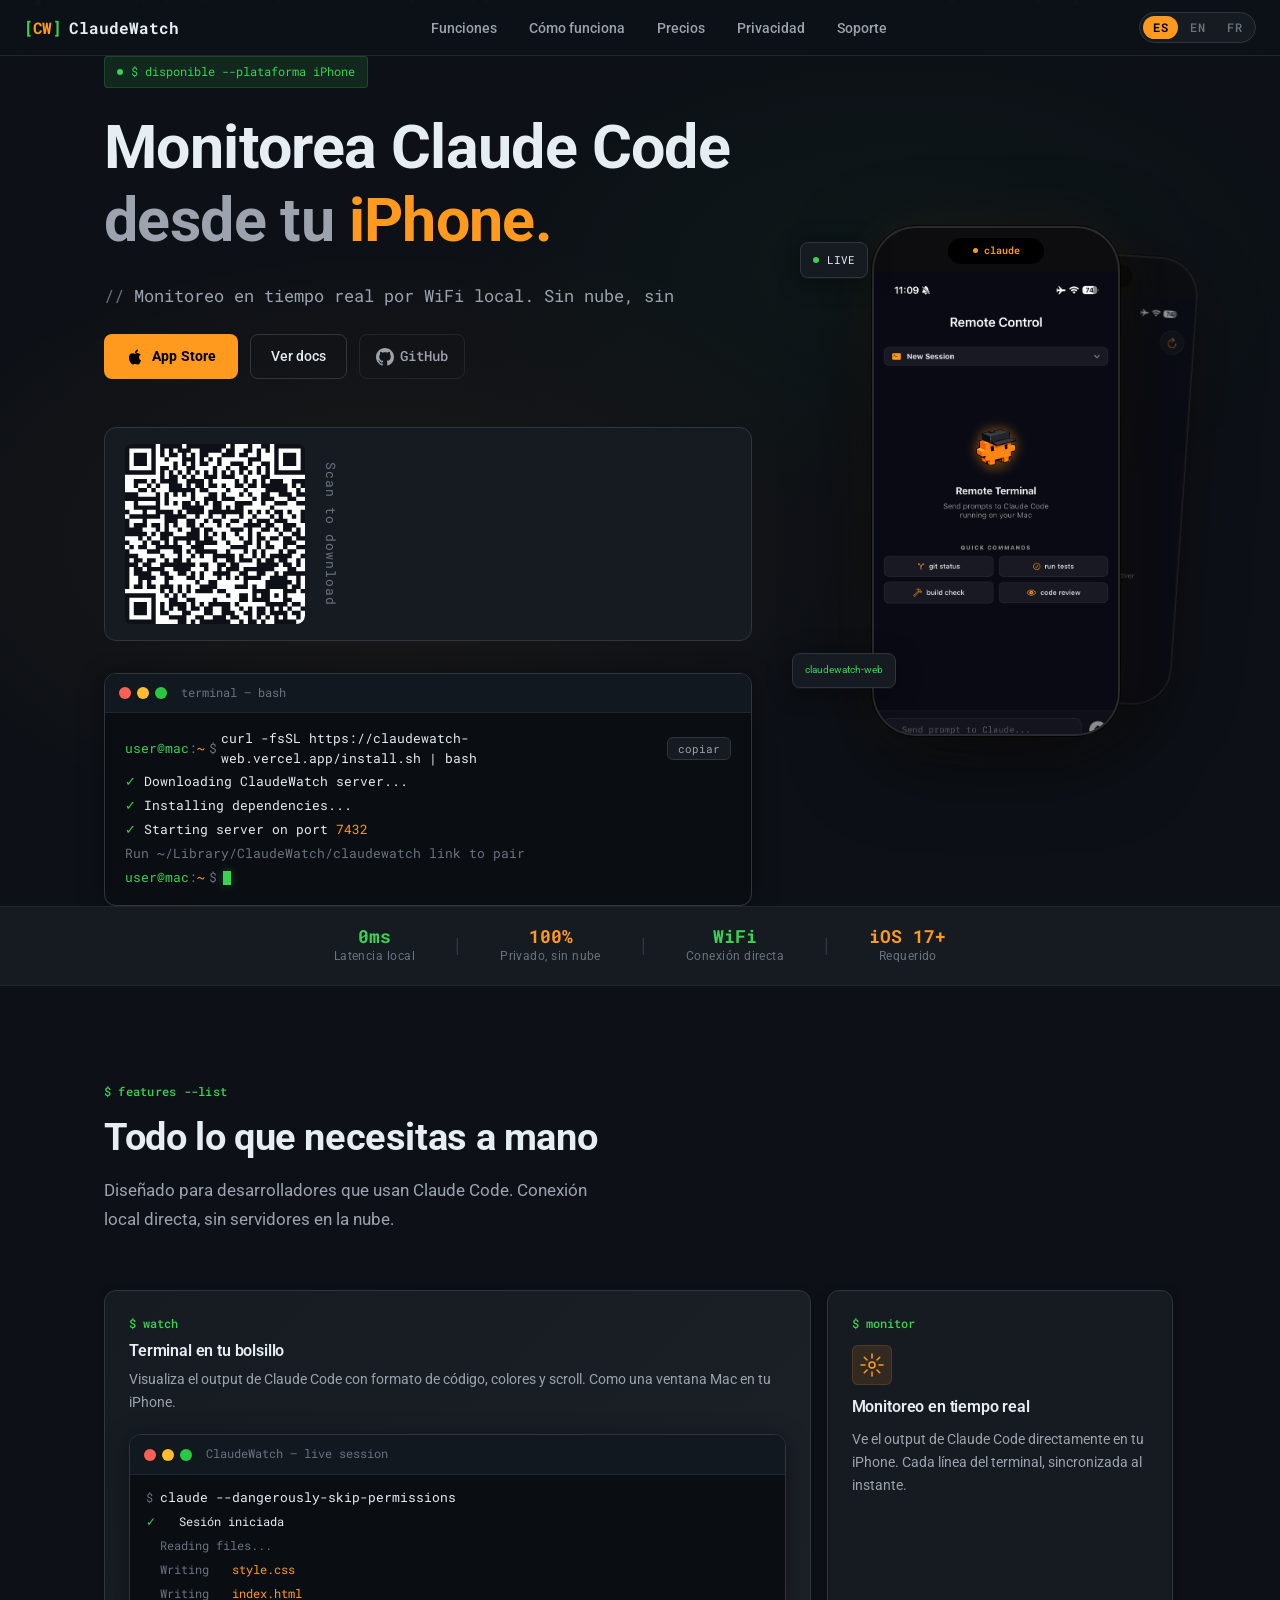
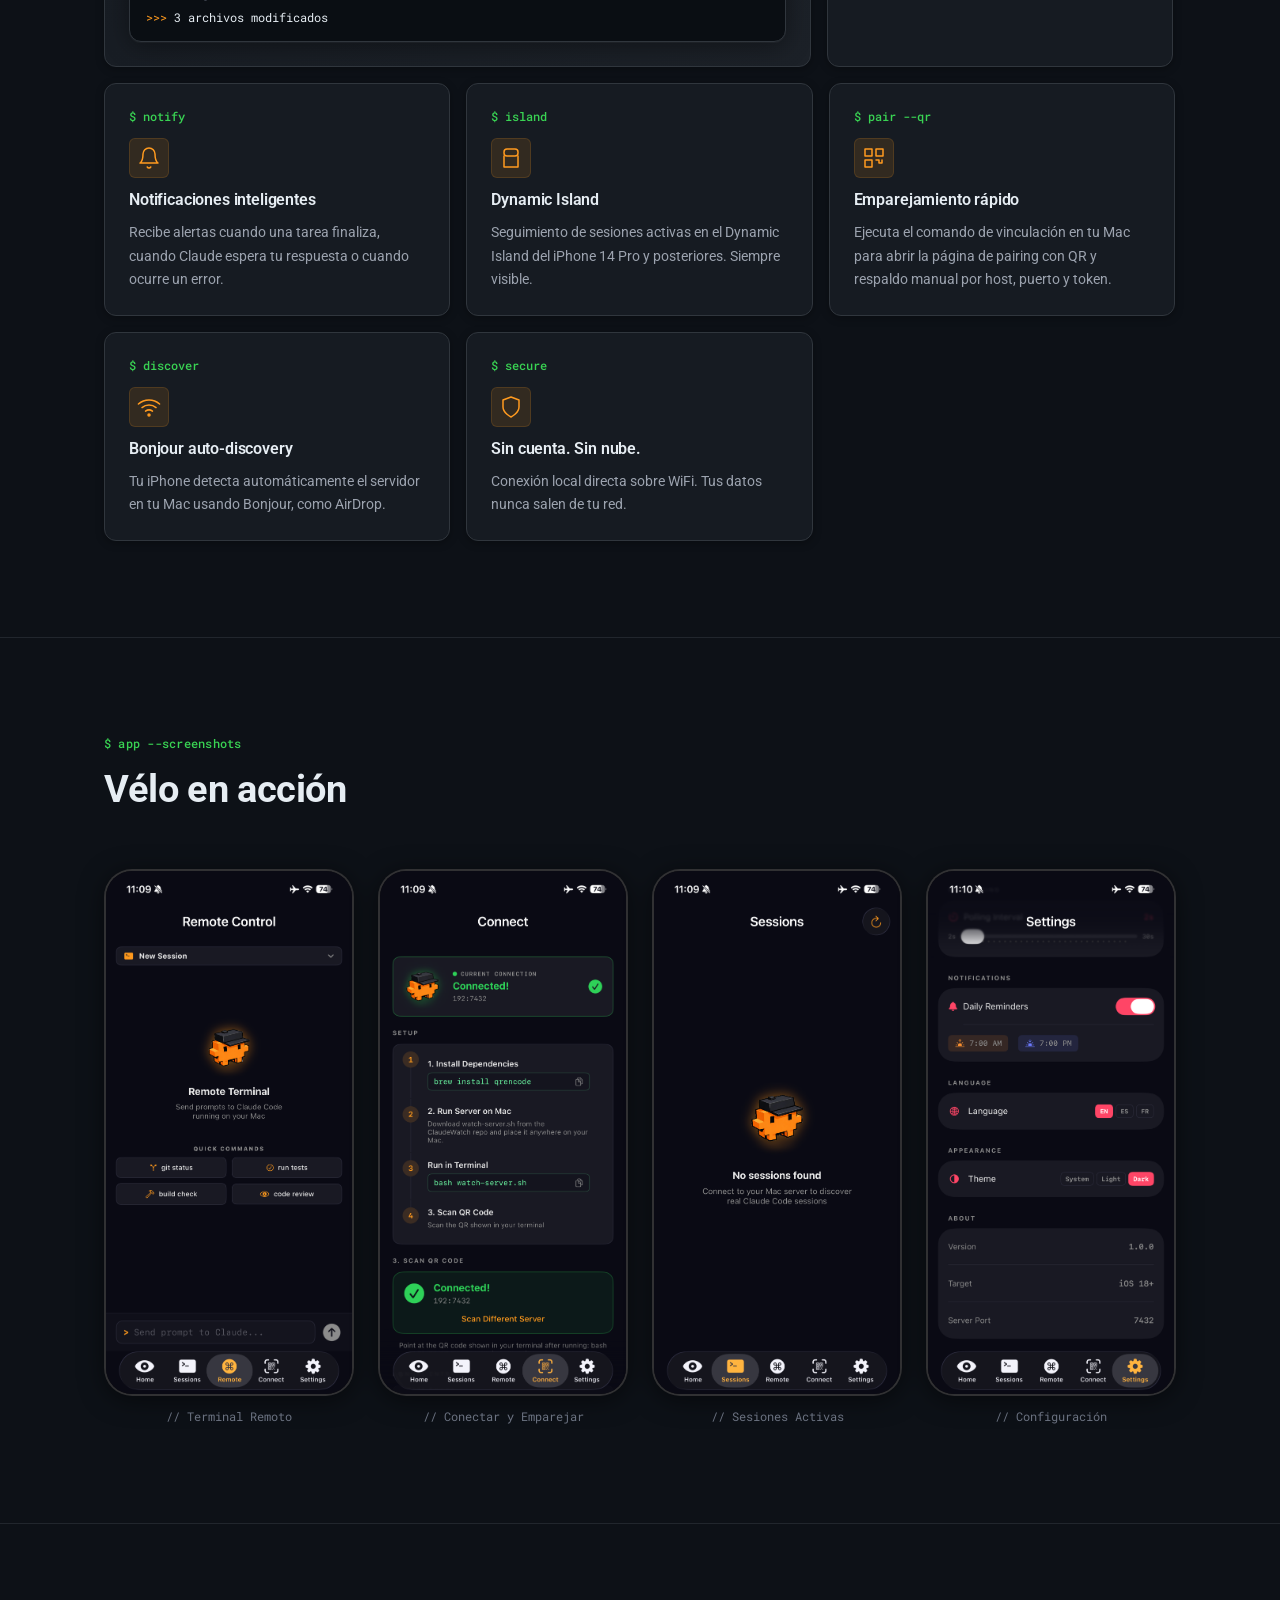
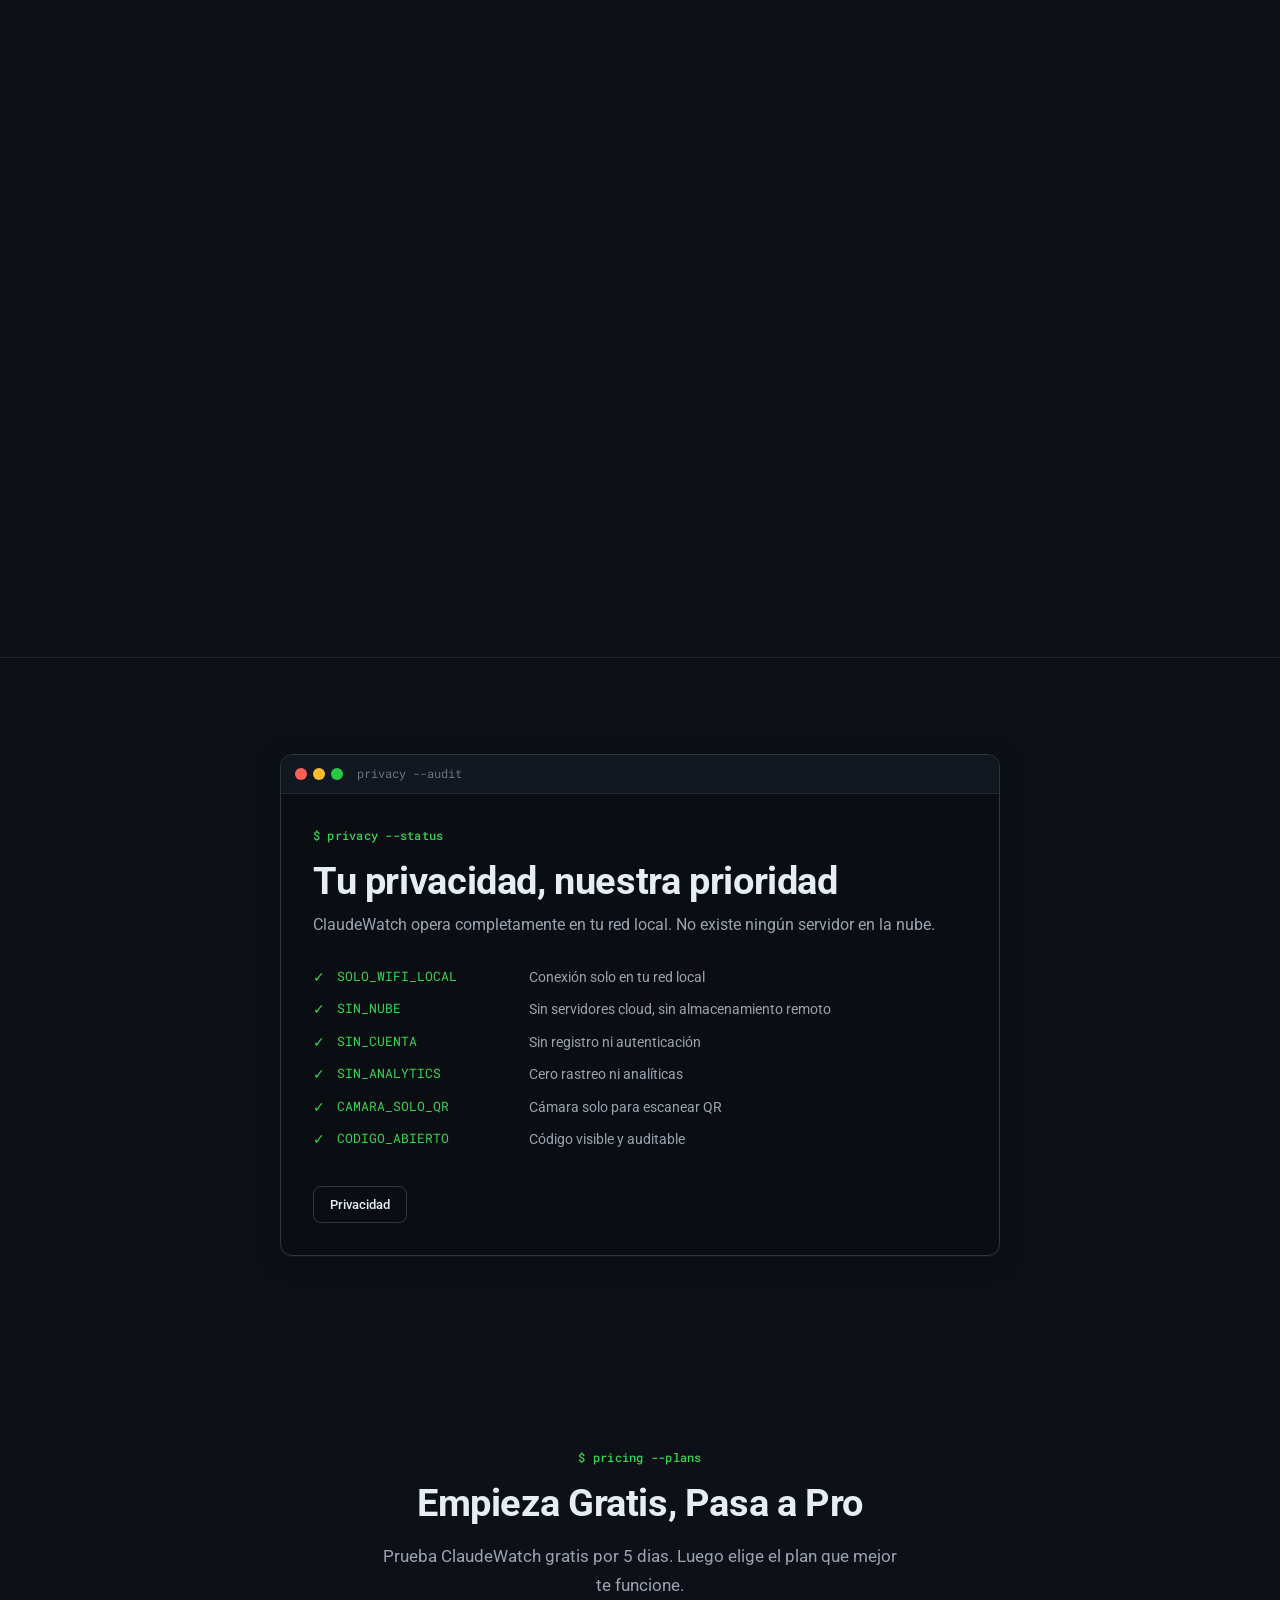
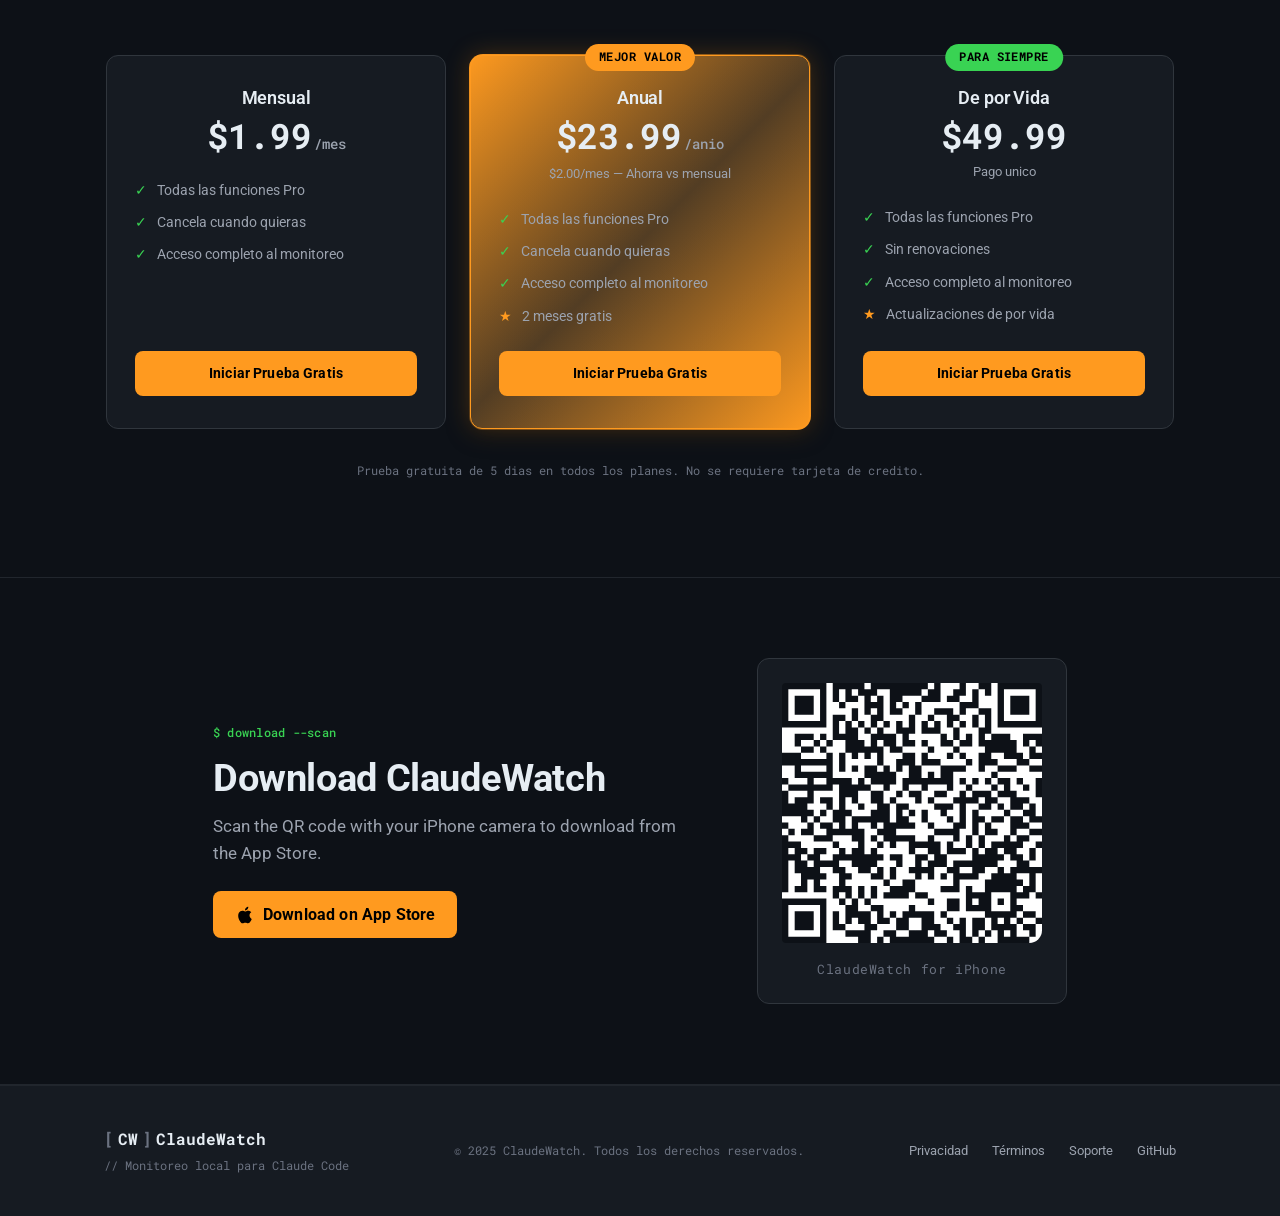
==== index.html @ 6a46a810 "fix: increase hero QR to 180px with more padding for clarity Co-Authored-By: Claude Opus 4.6 (1M con" ====
<!DOCTYPE html>
<html lang="es">
<head>
  <meta charset="UTF-8">
  <meta name="viewport" content="width=device-width, initial-scale=1.0">
  <title>ClaudeWatch — Monitor Claude Code from your iPhone</title>
  <meta name="description" content="ClaudeWatch connects your Mac to your iPhone over local WiFi. Monitor Claude Code sessions in real time, get notifications, stay in control — no cloud, no account.">
  <meta name="keywords" content="ClaudeWatch, Claude Code, iOS app, terminal monitor, iPhone, developer tool">
  <meta property="og:title" content="ClaudeWatch — Monitor Claude Code from your iPhone">
  <meta property="og:description" content="Real-time local monitoring of Claude Code sessions. No cloud, no accounts. Just WiFi.">
  <meta property="og:type" content="website">
  <meta property="og:url" content="https://claudewatch.app">
  <meta name="theme-color" content="#0D1117">
  <link rel="preconnect" href="https://fonts.googleapis.com">
  <link rel="preconnect" href="https://fonts.gstatic.com" crossorigin>
  <link href="https://fonts.googleapis.com/css2?family=Roboto:wght@400;500;700&family=Roboto+Mono:wght@400;500;700&display=swap" rel="stylesheet">
  <link rel="stylesheet" href="style.css">
  <script defer src="/_vercel/insights/script.js"></script>
  <script defer src="/_vercel/speed-insights/script.js"></script>
</head>
<body>

  <!-- ─── Floating Particles Background ─────────────────────── -->
  <div class="particles-container" aria-hidden="true"></div>

  <!-- ─── Navigation ─────────────────────────────────────── -->
  <nav class="nav">
    <a href="/" class="nav-logo">
      <span class="nav-logo-icon">
        <span class="logo-bracket">[</span>CW<span class="logo-bracket">]</span>
      </span>
      <span>ClaudeWatch</span>
    </a>

    <ul class="nav-links">
      <li><a href="#features" data-i18n="nav_features">Features</a></li>
      <li><a href="#howto" data-i18n="nav_howto">How it works</a></li>
      <li><a href="#pricing" data-i18n="nav_pricing">Pricing</a></li>
      <li><a href="privacy.html" data-i18n="nav_privacy">Privacy</a></li>
      <li><a href="support.html" data-i18n="nav_support">Support</a></li>
    </ul>

    <div class="nav-right">
      <div class="lang-switcher" role="group" aria-label="Language switcher">
        <button class="lang-btn" data-lang="es">ES</button>
        <button class="lang-btn" data-lang="en">EN</button>
        <button class="lang-btn" data-lang="fr">FR</button>
      </div>
    </div>
  </nav>

  <!-- ─── Hero ──────────────────────────────────────────── -->
  <section class="hero">
    <canvas id="matrix-canvas" aria-hidden="true"></canvas>

    <div class="container">
      <div class="hero-inner">

        <div class="hero-content">
          <div class="hero-badge">
            <span class="hero-badge-dot"></span>
            <span class="mono" data-i18n="hero_badge">$ available --platform iPhone</span>
          </div>

          <h1 class="hero-title">
            <span class="hero-title-line1" data-i18n="hero_line1">Monitor Claude Code</span><br>
            <span class="hero-title-line2">
              <span data-i18n="hero_line2_pre">from your</span><span class="hero-title-accent" data-i18n="hero_line2_word"> iPhone.</span>
            </span>
          </h1>

          <div class="hero-tagline-wrap">
            <span class="term-prompt" aria-hidden="true">// </span><span class="hero-tagline" id="typing-target" data-i18n="hero_tagline">Real-time monitoring over local WiFi. No cloud, no accounts, no compromise.</span>
          </div>

          <div class="hero-cta">
            <a href="https://apps.apple.com/mx/app/claudewatch/id6760924403" target="_blank" rel="noopener" class="btn-primary" aria-label="Download on App Store">
              <svg width="18" height="18" viewBox="0 0 24 24" fill="none" aria-hidden="true">
                <path d="M18.71 19.5c-.83 1.24-1.71 2.45-3.05 2.47-1.34.03-1.77-.79-3.29-.79-1.53 0-2 .77-3.27.82-1.31.05-2.3-1.32-3.14-2.53C4.25 17 2.94 12.45 4.7 9.39c.87-1.52 2.43-2.48 4.12-2.51 1.28-.02 2.5.87 3.29.87.78 0 2.26-1.07 3.8-.91.65.03 2.47.26 3.64 1.98-.09.06-2.17 1.28-2.15 3.81.03 3.02 2.65 4.03 2.68 4.04-.03.07-.42 1.44-1.38 2.83M13 3.5c.73-.83 1.94-1.46 2.94-1.5.13 1.17-.34 2.35-1.04 3.19-.69.85-1.83 1.51-2.95 1.42-.15-1.15.41-2.35 1.05-3.11z" fill="currentColor"/>
              </svg>
              <span data-i18n="hero_cta_store">App Store</span>
            </a>

            <a href="#howto" class="btn-secondary" data-i18n="hero_cta_docs">View docs</a>

            <a href="https://github.com/mitre88/ClaudeWatch" target="_blank" rel="noopener" class="btn-ghost" aria-label="GitHub">
              <svg width="18" height="18" viewBox="0 0 24 24" fill="currentColor" aria-hidden="true">
                <path d="M12 0C5.37 0 0 5.37 0 12c0 5.31 3.435 9.795 8.205 11.385.6.105.825-.255.825-.57 0-.285-.015-1.23-.015-2.235-3.015.555-3.795-.735-4.035-1.41-.135-.345-.72-1.41-1.23-1.695-.42-.225-1.02-.78-.015-.795.945-.015 1.62.87 1.845 1.23 1.08 1.815 2.805 1.305 3.495.99.105-.78.42-1.305.765-1.605-2.67-.3-5.46-1.335-5.46-5.925 0-1.305.465-2.385 1.23-3.225-.12-.3-.54-1.53.12-3.18 0 0 1.005-.315 3.3 1.23.96-.27 1.98-.405 3-.405s2.04.135 3 .405c2.295-1.56 3.3-1.23 3.3-1.23.66 1.65.24 2.88.12 3.18.765.84 1.23 1.905 1.23 3.225 0 4.605-2.805 5.625-5.475 5.925.435.375.81 1.095.81 2.22 0 1.605-.015 2.895-.015 3.3 0 .315.225.69.825.57A12.02 12.02 0 0024 12c0-6.63-5.37-12-12-12z"/>
              </svg>
              GitHub
            </a>
          </div>

          <div class="hero-qr">
            <a href="https://apps.apple.com/mx/app/claudewatch/id6760924403" target="_blank" rel="noopener" class="hero-qr-link" aria-label="QR Code - Download ClaudeWatch">
              <svg class="hero-qr-svg" width="180" height="180" viewBox="0 0 41 41" xmlns="http://www.w3.org/2000/svg">
                <rect width="41" height="41" fill="#ffffff" rx="2"/>
                <path d="M0,0H1V1H0zM1,0H2V1H1zM2,0H3V1H2zM3,0H4V1H3zM4,0H5V1H4zM5,0H6V1H5zM6,0H7V1H6zM8,0H9V1H8zM9,0H10V1H9zM10,0H11V1H10zM11,0H12V1H11zM12,0H13V1H12zM14,0H15V1H14zM15,0H16V1H15zM16,0H17V1H16zM17,0H18V1H17zM18,0H19V1H18zM19,0H20V1H19zM20,0H21V1H20zM21,0H22V1H21zM22,0H23V1H22zM24,0H25V1H24zM28,0H29V1H28zM31,0H32V1H31zM32,0H33V1H32zM34,0H35V1H34zM35,0H36V1H35zM36,0H37V1H36zM37,0H38V1H37zM38,0H39V1H38zM39,0H40V1H39zM40,0H41V1H40zM0,1H1V2H0zM6,1H7V2H6zM8,1H9V2H8zM10,1H11V2H10zM12,1H13V2H12zM13,1H14V2H13zM14,1H15V2H14zM17,1H18V2H17zM18,1H19V2H18zM19,1H20V2H19zM20,1H21V2H20zM21,1H22V2H21zM23,1H24V2H23zM24,1H25V2H24zM27,1H28V2H27zM28,1H29V2H28zM30,1H31V2H30zM32,1H33V2H32zM34,1H35V2H34zM40,1H41V2H40zM0,2H1V3H0zM2,2H3V3H2zM3,2H4V3H3zM4,2H5V3H4zM6,2H7V3H6zM8,2H9V3H8zM10,2H11V3H10zM11,2H12V3H11zM13,2H14V3H13zM15,2H16V3H15zM17,2H18V3H17zM18,2H19V3H18zM22,2H23V3H22zM23,2H24V3H23zM24,2H25V3H24zM26,2H27V3H26zM27,2H28V3H27zM30,2H31V3H30zM34,2H35V3H34zM36,2H37V3H36zM37,2H38V3H37zM38,2H39V3H38zM40,2H41V3H40zM0,3H1V4H0zM2,3H3V4H2zM3,3H4V4H3zM4,3H5V4H4zM6,3H7V4H6zM9,3H10V4H9zM13,3H14V4H13zM14,3H15V4H14zM15,3H16V4H15zM17,3H18V4H17zM19,3H20V4H19zM21,3H22V4H21zM28,3H29V4H28zM29,3H30V4H29zM30,3H31V4H30zM34,3H35V4H34zM36,3H37V4H36zM37,3H38V4H37zM38,3H39V4H38zM40,3H41V4H40zM0,4H1V5H0zM2,4H3V5H2zM3,4H4V5H3zM4,4H5V5H4zM6,4H7V5H6zM11,4H12V5H11zM13,4H14V5H13zM15,4H16V5H15zM17,4H18V5H17zM18,4H19V5H18zM21,4H22V5H21zM24,4H25V5H24zM25,4H26V5H25zM26,4H27V5H26zM28,4H29V5H28zM31,4H32V5H31zM32,4H33V5H32zM34,4H35V5H34zM36,4H37V5H36zM37,4H38V5H37zM38,4H39V5H38zM40,4H41V5H40zM0,5H1V6H0zM6,5H7V6H6zM8,5H9V6H8zM9,5H10V6H9zM11,5H12V6H11zM14,5H15V6H14zM15,5H16V6H15zM20,5H21V6H20zM23,5H24V6H23zM26,5H27V6H26zM27,5H28V6H27zM30,5H31V6H30zM32,5H33V6H32zM34,5H35V6H34zM40,5H41V6H40zM0,6H1V7H0zM1,6H2V7H1zM2,6H3V7H2zM3,6H4V7H3zM4,6H5V7H4zM5,6H6V7H5zM6,6H7V7H6zM8,6H9V7H8zM10,6H11V7H10zM12,6H13V7H12zM14,6H15V7H14zM16,6H17V7H16zM18,6H19V7H18zM20,6H21V7H20zM22,6H23V7H22zM24,6H25V7H24zM26,6H27V7H26zM28,6H29V7H28zM30,6H31V7H30zM32,6H33V7H32zM34,6H35V7H34zM35,6H36V7H35zM36,6H37V7H36zM37,6H38V7H37zM38,6H39V7H38zM39,6H40V7H39zM40,6H41V7H40zM8,7H9V8H8zM10,7H11V8H10zM11,7H12V8H11zM13,7H14V8H13zM15,7H16V8H15zM18,7H19V8H18zM19,7H20V8H19zM20,7H21V8H20zM22,7H23V8H22zM23,7H24V8H23zM24,7H25V8H24zM27,7H28V8H27zM31,7H32V8H31zM32,7H33V8H32zM2,8H3V9H2zM3,8H4V9H3zM4,8H5V9H4zM6,8H7V9H6zM8,8H9V9H8zM9,8H10V9H9zM10,8H11V9H10zM11,8H12V9H11zM14,8H15V9H14zM15,8H16V9H15zM16,8H17V9H16zM17,8H18V9H17zM19,8H20V9H19zM25,8H26V9H25zM27,8H28V9H27zM29,8H30V9H29zM31,8H32V9H31zM33,8H34V9H33zM34,8H35V9H34zM35,8H36V9H35zM38,8H39V9H38zM39,8H40V9H39zM40,8H41V9H40zM2,9H3V10H2zM5,9H6V10H5zM7,9H8V10H7zM10,9H11V10H10zM11,9H12V10H11zM12,9H13V10H12zM14,9H15V10H14zM16,9H17V10H16zM17,9H18V10H17zM19,9H20V10H19zM20,9H21V10H20zM22,9H23V10H22zM25,9H26V10H25zM26,9H27V10H26zM28,9H29V10H28zM29,9H30V10H29zM31,9H32V10H31zM32,9H33V10H32zM33,9H34V10H33zM34,9H35V10H34zM35,9H36V10H35zM36,9H37V10H36zM38,9H39V10H38zM40,9H41V10H40zM3,10H4V11H3zM4,10H5V11H4zM6,10H7V11H6zM10,10H11V11H10zM11,10H12V11H11zM12,10H13V11H12zM13,10H14V11H13zM14,10H15V11H14zM15,10H16V11H15zM17,10H18V11H17zM18,10H19V11H18zM23,10H24V11H23zM27,10H28V11H27zM32,10H33V11H32zM33,10H34V11H33zM34,10H35V11H34zM35,10H36V11H35zM36,10H37V11H36zM39,10H40V11H39zM0,11H1V12H0zM1,11H2V12H1zM2,11H3V12H2zM7,11H8V12H7zM9,11H10V12H9zM11,11H12V12H11zM13,11H14V12H13zM15,11H16V12H15zM19,11H20V12H19zM20,11H21V12H20zM22,11H23V12H22zM26,11H27V12H26zM28,11H29V12H28zM31,11H32V12H31zM32,11H33V12H32zM35,11H36V12H35zM36,11H37V12H36zM37,11H38V12H37zM39,11H40V12H39zM40,11H41V12H40zM0,12H1V13H0zM1,12H2V13H1zM2,12H3V13H2zM3,12H4V13H3zM4,12H5V13H4zM5,12H6V13H5zM6,12H7V13H6zM7,12H8V13H7zM9,12H10V13H9zM15,12H16V13H15zM18,12H19V13H18zM19,12H20V13H19zM20,12H21V13H20zM22,12H23V13H22zM23,12H24V13H23zM24,12H25V13H24zM29,12H30V13H29zM31,12H32V13H31zM32,12H33V13H32zM33,12H34V13H33zM37,12H38V13H37zM38,12H39V13H38zM2,13H3V14H2zM7,13H8V14H7zM9,13H10V14H9zM11,13H12V14H11zM13,13H14V14H13zM14,13H15V14H14zM16,13H17V14H16zM18,13H19V14H18zM20,13H21V14H20zM21,13H22V14H21zM25,13H26V14H25zM26,13H27V14H26zM27,13H28V14H27zM28,13H29V14H28zM31,13H32V14H31zM34,13H35V14H34zM35,13H36V14H35zM36,13H37V14H36zM39,13H40V14H39zM40,13H41V14H40zM2,14H3V15H2zM3,14H4V15H3zM4,14H5V15H4zM5,14H6V15H5zM6,14H7V15H6zM7,14H8V15H7zM13,14H14V15H13zM14,14H15V15H14zM15,14H16V15H15zM16,14H17V15H16zM17,14H18V15H17zM20,14H21V15H20zM21,14H22V15H21zM23,14H24V15H23zM25,14H26V15H25zM26,14H27V15H26zM33,14H34V15H33zM0,15H1V16H0zM4,15H5V16H4zM7,15H8V16H7zM8,15H9V16H8zM9,15H10V16H9zM10,15H11V16H10zM12,15H13V16H12zM14,15H15V16H14zM15,15H16V16H15zM16,15H17V16H16zM17,15H18V16H17zM19,15H20V16H19zM20,15H21V16H20zM21,15H22V16H21zM22,15H23V16H22zM23,15H24V16H23zM24,15H25V16H24zM25,15H26V16H25zM26,15H27V16H26zM28,15H29V16H28zM30,15H31V16H30zM32,15H33V16H32zM34,15H35V16H34zM35,15H36V16H35zM37,15H38V16H37zM40,15H41V16H40zM1,16H2V17H1zM2,16H3V17H2zM3,16H4V17H3zM4,16H5V17H4zM5,16H6V17H5zM6,16H7V17H6zM7,16H8V17H7zM9,16H10V17H9zM10,16H11V17H10zM11,16H12V17H11zM12,16H13V17H12zM13,16H14V17H13zM16,16H17V17H16zM19,16H20V17H19zM22,16H23V17H22zM26,16H27V17H26zM29,16H30V17H29zM33,16H34V17H33zM35,16H36V17H35zM38,16H39V17H38zM40,16H41V17H40zM0,17H1V18H0zM4,17H5V18H4zM9,17H10V18H9zM10,17H11V18H10zM11,17H12V18H11zM14,17H15V18H14zM15,17H16V18H15zM18,17H19V18H18zM20,17H21V18H20zM21,17H22V18H21zM24,17H25V18H24zM25,17H26V18H25zM28,17H29V18H28zM30,17H31V18H30zM31,17H32V18H31zM32,17H33V18H32zM34,17H35V18H34zM35,17H36V18H35zM36,17H37V18H36zM40,17H41V18H40zM0,18H1V19H0zM2,18H3V19H2zM3,18H4V19H3zM4,18H5V19H4zM6,18H7V19H6zM7,18H8V19H7zM9,18H10V19H9zM11,18H12V19H11zM14,18H15V19H14zM15,18H16V19H15zM17,18H18V19H17zM21,18H22V19H21zM23,18H24V19H23zM27,18H28V19H27zM28,18H29V19H28zM29,18H30V19H29zM30,18H31V19H30zM32,18H33V19H32zM33,18H34V19H33zM36,18H37V19H36zM37,18H38V19H37zM38,18H39V19H38zM0,19H1V20H0zM1,19H2V20H1zM2,19H3V20H2zM3,19H4V20H3zM7,19H8V20H7zM9,19H10V20H9zM12,19H13V20H12zM15,19H16V20H15zM16,19H17V20H16zM18,19H20V20H18zM24,19H25V20H24zM25,19H26V20H25zM26,19H27V20H26zM28,19H29V20H28zM31,19H32V20H31zM32,19H33V20H32zM34,19H35V20H34zM36,19H37V20H36zM37,19H38V20H37zM39,19H40V20H39zM0,20H1V21H0zM1,20H2V21H1zM2,20H3V21H2zM3,20H4V21H3zM4,20H5V21H4zM6,20H7V21H6zM8,20H9V21H8zM9,20H10V21H9zM10,20H11V21H10zM14,20H15V21H14zM15,20H16V21H15zM16,20H17V21H16zM18,20H19V21H18zM20,20H21V21H20zM22,20H23V21H22zM25,20H26V21H25zM28,20H29V21H28zM30,20H31V21H30zM35,20H36V21H35zM38,20H39V21H38zM39,20H40V21H39zM3,21H4V22H3zM5,21H6V22H5zM8,21H9V22H8zM9,21H10V22H9zM11,21H12V22H11zM12,21H13V22H12zM13,21H14V22H13zM14,21H15V22H14zM15,21H16V22H15zM16,21H17V22H16zM18,21H19V22H18zM19,21H20V22H19zM22,21H23V22H22zM26,21H27V22H26zM28,21H29V22H28zM30,21H31V22H30zM31,21H32V22H31zM33,21H34V22H33zM34,21H35V22H34zM36,21H37V22H36zM37,21H38V22H37zM39,21H40V22H39zM40,21H41V22H40zM0,22H1V23H0zM4,22H5V23H4zM6,22H7V23H6zM7,22H8V23H7zM9,22H10V23H9zM11,22H12V23H11zM14,22H15V23H14zM16,22H17V23H16zM17,22H18V23H17zM18,22H19V23H18zM19,22H20V23H19zM20,22H21V23H20zM23,22H24V23H23zM27,22H28V23H27zM28,22H29V23H28zM30,22H31V23H30zM32,22H33V23H32zM36,22H37V23H36zM37,22H38V23H37zM38,22H39V23H38zM1,23H2V24H1zM3,23H4V24H3zM4,23H5V24H4zM7,23H8V24H7zM8,23H9V24H8zM9,23H10V24H9zM10,23H11V24H10zM11,23H12V24H11zM12,23H13V24H12zM15,23H16V24H15zM16,23H17V24H16zM17,23H18V24H17zM24,23H25V24H24zM25,23H26V24H25zM26,23H27V24H26zM27,23H28V24H27zM30,23H31V24H30zM32,23H33V24H32zM33,23H34V24H33zM36,23H37V24H36zM39,23H40V24H39zM40,23H41V24H40zM0,24H1V25H0zM5,24H6V25H5zM6,24H7V25H6zM7,24H8V25H7zM11,24H12V25H11zM12,24H13V25H12zM14,24H15V25H14zM16,24H17V25H16zM17,24H18V25H17zM18,24H19V25H18zM19,24H20V25H19zM20,24H21V25H20zM23,24H24V25H23zM27,24H28V25H27zM29,24H30V25H29zM31,24H32V25H31zM35,24H36V25H35zM37,24H38V25H37zM38,24H39V25H38zM0,25H1V26H0zM1,25H2V26H1zM2,25H3V26H2zM8,25H9V26H8zM12,25H13V26H12zM15,25H16V26H15zM17,25H18V26H17zM20,25H21V26H20zM21,25H22V26H21zM22,25H23V26H22zM23,25H24V26H23zM24,25H25V26H24zM26,25H27V26H26zM29,25H30V26H29zM31,25H32V26H31zM33,25H34V26H33zM34,25H35V26H34zM35,25H36V26H35zM36,25H37V26H36zM37,25H38V26H37zM40,25H41V26H40zM0,26H1V27H0zM2,26H3V27H2zM3,26H4V27H3zM5,26H6V27H5zM6,26H7V27H6zM9,26H10V27H9zM11,26H12V27H11zM12,26H13V27H12zM14,26H15V27H14zM20,26H21V27H20zM23,26H24V27H23zM24,26H25V27H24zM26,26H27V27H26zM27,26H28V27H27zM28,26H29V27H28zM30,26H31V27H30zM32,26H33V27H32zM33,26H34V27H33zM35,26H36V27H35zM36,26H37V27H36zM39,26H40V27H39zM0,27H1V28H0zM1,27H2V28H1zM2,27H3V28H2zM4,27H5V28H4zM5,27H6V28H5zM8,27H9V28H8zM9,27H10V28H9zM10,27H11V28H10zM11,27H12V28H11zM12,27H13V28H12zM13,27H14V28H13zM14,27H15V28H14zM15,27H16V28H15zM17,27H18V28H17zM18,27H19V28H18zM21,27H22V28H21zM22,27H23V28H22zM24,27H25V28H24zM25,27H26V28H25zM30,27H31V28H30zM31,27H32V28H31zM32,27H33V28H32zM33,27H34V28H33zM34,27H35V28H34zM36,27H37V28H36zM37,27H38V28H37zM39,27H40V28H39zM0,28H1V29H0zM2,28H3V29H2zM3,28H4V29H3zM5,28H6V29H5zM6,28H7V29H6zM7,28H8V29H7zM8,28H9V29H8zM11,28H12V29H11zM12,28H13V29H12zM13,28H14V29H13zM14,28H15V29H14zM18,28H19V29H18zM21,28H22V29H21zM23,28H24V29H23zM24,28H25V29H24zM25,28H26V29H25zM27,28H28V29H27zM28,28H29V29H28zM29,28H30V29H29zM30,28H31V29H30zM31,28H32V29H31zM32,28H33V29H32zM33,28H34V29H33zM37,28H38V29H37zM38,28H39V29H38zM0,29H1V30H0zM2,29H3V30H2zM3,29H4V30H3zM4,29H5V30H4zM5,29H6V30H5zM8,29H9V30H8zM9,29H10V30H9zM12,29H13V30H12zM13,29H14V30H13zM15,29H16V30H15zM17,29H18V30H17zM20,29H21V30H20zM21,29H22V30H21zM22,29H23V30H22zM23,29H24V30H23zM26,29H27V30H26zM27,29H28V30H27zM30,29H31V30H30zM31,29H32V30H31zM34,29H35V30H34zM36,29H37V30H36zM37,29H38V30H37zM38,29H39V30H38zM39,29H40V30H39zM40,29H41V30H40zM0,30H1V31H0zM3,30H4V31H3zM4,30H5V31H4zM5,30H6V31H5zM6,30H7V31H6zM9,30H10V31H9zM10,30H11V31H10zM14,30H15V31H14zM15,30H16V31H15zM17,30H18V31H17zM21,30H22V31H21zM23,30H24V31H23zM25,30H26V31H25zM27,30H28V31H27zM28,30H29V31H28zM29,30H30V31H29zM30,30H31V31H30zM33,30H34V31H33zM34,30H35V31H34zM35,30H36V31H35zM36,30H37V31H36zM39,30H40V31H39zM0,31H1V32H0zM3,31H4V32H3zM5,31H6V32H5zM9,31H10V32H9zM16,31H17V32H16zM19,31H20V32H19zM20,31H21V32H20zM27,31H28V32H27zM32,31H33V32H32zM33,31H34V32H33zM34,31H35V32H34zM35,31H36V32H35zM36,31H37V32H36zM37,31H38V32H37zM39,31H40V32H39zM0,32H1V33H0zM2,32H3V33H2zM3,32H4V33H3zM5,32H6V33H5zM6,32H7V33H6zM8,32H9V33H8zM9,32H10V33H9zM10,32H11V33H10zM12,32H13V33H12zM14,32H15V33H14zM17,32H18V33H17zM18,32H19V33H18zM19,32H20V33H19zM20,32H21V33H20zM25,32H26V33H25zM26,32H27V33H26zM27,32H28V33H27zM29,32H30V33H29zM32,32H33V33H32zM33,32H34V33H33zM34,32H35V33H34zM35,32H36V33H35zM36,32H37V33H36zM38,32H39V33H38zM39,32H40V33H39zM8,33H9V34H8zM10,33H11V34H10zM12,33H13V34H12zM14,33H15V34H14zM16,33H17V34H16zM17,33H18V34H17zM18,33H19V34H18zM19,33H20V34H19zM21,33H22V34H21zM22,33H23V34H22zM29,33H30V34H29zM30,33H31V34H30zM31,33H32V34H31zM32,33H33V34H32zM36,33H37V34H36zM37,33H38V34H37zM38,33H39V34H38zM40,33H41V34H40zM0,34H1V35H0zM1,34H2V35H1zM2,34H3V35H2zM3,34H4V35H3zM4,34H5V35H4zM5,34H6V35H5zM6,34H7V35H6zM9,34H10V35H9zM11,34H12V35H11zM13,34H14V35H13zM23,34H24V35H23zM26,34H27V35H26zM27,34H28V35H27zM29,34H30V35H29zM31,34H32V35H31zM32,34H33V35H32zM34,34H35V35H34zM36,34H37V35H36zM0,35H1V36H0zM6,35H7V36H6zM10,35H11V36H10zM11,35H12V36H11zM14,35H15V36H14zM15,35H16V36H15zM20,35H21V36H20zM26,35H27V36H26zM27,35H28V36H27zM29,35H30V36H29zM30,35H31V36H30zM31,35H32V36H31zM32,35H33V36H32zM36,35H37V36H36zM37,35H38V36H37zM0,36H1V37H0zM2,36H3V37H2zM3,36H4V37H3zM4,36H5V37H4zM6,36H7V37H6zM8,36H9V37H8zM10,36H11V37H10zM11,36H12V37H11zM12,36H13V37H12zM13,36H14V37H13zM15,36H16V37H15zM17,36H18V37H17zM19,36H20V37H19zM20,36H21V37H20zM21,36H22V37H21zM22,36H23V37H22zM23,36H24V37H23zM25,36H26V37H25zM32,36H33V37H32zM33,36H34V37H33zM34,36H35V37H34zM35,36H36V37H35zM36,36H37V37H36zM38,36H39V37H38zM39,36H40V37H39zM0,37H1V38H0zM2,37H3V38H2zM3,37H4V38H3zM4,37H5V38H4zM6,37H7V38H6zM8,37H9V38H8zM10,37H11V38H10zM12,37H13V38H12zM13,37H14V38H13zM15,37H16V38H15zM16,37H17V38H16zM18,37H19V38H18zM19,37H20V38H19zM22,37H23V38H22zM23,37H24V38H23zM26,37H27V38H26zM28,37H29V38H28zM30,37H31V38H30zM31,37H32V38H31zM33,37H34V38H33zM35,37H36V38H35zM37,37H38V38H37zM40,37H41V38H40zM0,38H1V39H0zM2,38H3V39H2zM3,38H4V39H3zM4,38H5V39H4zM6,38H7V39H6zM8,38H9V39H8zM9,38H10V39H9zM13,38H14V39H13zM14,38H15V39H14zM18,38H19V39H18zM19,38H20V39H19zM22,38H23V39H22zM23,38H24V39H23zM24,38H25V39H24zM27,38H28V39H27zM28,38H29V39H28zM30,38H31V39H30zM31,38H32V39H31zM33,38H34V39H33zM34,38H35V39H34zM35,38H36V39H35zM36,38H37V39H36zM38,38H39V39H38zM39,38H40V39H39zM0,39H1V40H0zM6,39H7V40H6zM10,39H11V40H10zM11,39H12V40H11zM12,39H13V40H12zM13,39H14V40H13zM16,39H17V40H16zM17,39H18V40H17zM20,39H21V40H20zM21,39H22V40H21zM22,39H23V40H22zM24,39H25V40H24zM25,39H26V40H25zM28,39H29V40H28zM30,39H31V40H30zM32,39H33V40H32zM34,39H35V40H34zM36,39H37V40H36zM39,39H40V40H39zM0,40H1V41H0zM1,40H2V41H1zM2,40H3V41H2zM3,40H4V41H3zM4,40H5V41H4zM5,40H6V41H5zM6,40H7V41H6zM12,40H13V41H12zM13,40H14V41H13zM15,40H16V41H15zM17,40H18V41H17zM18,40H19V41H18zM19,40H20V41H19zM20,40H21V41H20zM21,40H22V41H21zM22,40H23V41H22zM23,40H24V41H23zM26,40H27V41H26zM28,40H29V41H28zM29,40H30V41H29zM31,40H32V41H31zM34,40H35V41H34zM35,40H36V41H35zM36,40H37V41H36zM37,40H38V41H37zM38,40H39V41H38z" fill="#0D1117"/>
              </svg>
            </a>
            <span class="hero-qr-label mono" data-i18n="hero_qr_label">Scan to download</span>
          </div>

          <div class="term-window term-window--hero">
            <div class="term-titlebar">
              <span class="term-dot term-dot--red"></span>
              <span class="term-dot term-dot--yellow"></span>
              <span class="term-dot term-dot--green"></span>
              <span class="term-titlebar-title">terminal — bash</span>
            </div>
            <div class="term-body">
              <div class="term-line">
                <span class="term-user">user@mac</span><span class="term-at">:</span><span class="term-path">~</span><span class="term-dollar">$</span>
                <span class="term-cmd"> curl -fsSL https://claudewatch-web.vercel.app/install.sh | bash</span>
                <button class="copy-btn" id="copy-btn" data-i18n="step1_copy" aria-label="Copy install command">copy</button>
              </div>
              <div class="term-line term-output">
                <span class="term-green">✓</span> Downloading ClaudeWatch server...
              </div>
              <div class="term-line term-output">
                <span class="term-green">✓</span> Installing dependencies...
              </div>
              <div class="term-line term-output">
                <span class="term-green">✓</span> Starting server on port <span class="term-orange">7432</span>
              </div>
              <div class="term-line term-output">
                <span class="term-dim">  Run ~/Library/ClaudeWatch/claudewatch link to pair</span>
              </div>
              <div class="term-line">
                <span class="term-user">user@mac</span><span class="term-at">:</span><span class="term-path">~</span><span class="term-dollar">$</span>
                <span class="term-cursor" aria-hidden="true"></span>
              </div>
            </div>
          </div>
        </div>

        <div class="hero-visual">
          <div class="phone-device">
            <div class="phone-frame">
              <div class="phone-dynamic-island">
                <span class="phone-di-dot"></span>
                <span class="phone-di-text mono">claude</span>
              </div>
              <div class="phone-screen">
                <img src="img/screenshot-remote.png" alt="ClaudeWatch Remote Control" class="phone-screenshot" loading="eager">
              </div>
            </div>
            <div class="phone-badge phone-badge--top">
              <span class="phone-badge-dot"></span>
              <span class="mono" style="font-size:0.7rem;">LIVE</span>
            </div>
            <div class="phone-badge phone-badge--bottom">
              <span class="term-green" style="font-size:0.65rem;">claudewatch-web</span>
            </div>
          </div>

          <div class="phone-device phone-device--secondary">
            <div class="phone-frame">
              <div class="phone-dynamic-island">
                <span class="phone-di-dot"></span>
                <span class="phone-di-text mono">claude</span>
              </div>
              <div class="phone-screen">
                <img src="img/screenshot-sessions.png" alt="ClaudeWatch Sessions" class="phone-screenshot" loading="eager">
              </div>
            </div>
          </div>
        </div>

      </div>
    </div>
  </section>

  <!-- ─── Stats Bar ──────────────────────────────────────── -->
  <div class="stats-bar">
    <div class="container">
      <div class="stats-inner">
        <div class="stat-item">
          <span class="stat-num term-green">0ms</span>
          <span class="stat-label" data-i18n="stat1">Local latency</span>
        </div>
        <div class="stat-divider" aria-hidden="true">|</div>
        <div class="stat-item">
          <span class="stat-num term-orange">100%</span>
          <span class="stat-label" data-i18n="stat2">Private, no cloud</span>
        </div>
        <div class="stat-divider" aria-hidden="true">|</div>
        <div class="stat-item">
          <span class="stat-num term-green">WiFi</span>
          <span class="stat-label" data-i18n="stat3">Direct connection</span>
        </div>
        <div class="stat-divider" aria-hidden="true">|</div>
        <div class="stat-item">
          <span class="stat-num term-orange">iOS 17+</span>
          <span class="stat-label" data-i18n="stat4">Required</span>
        </div>
      </div>
    </div>
  </div>

  <!-- ─── Features ──────────────────────────────────────── -->
  <section class="section" id="features">
    <div class="container">
      <div class="section-header">
        <span class="section-label mono" data-i18n="features_label">$ features --list</span>
        <h2 class="section-title" data-i18n="features_title">Everything you need at hand</h2>
        <p class="section-subtitle" data-i18n="features_subtitle">
          Built for developers who use Claude Code. A direct local connection, no cloud servers involved.
        </p>
      </div>

      <div class="features-grid">

        <!-- Featured card: takes 2/3 width -->
        <div class="feature-card feature-card--featured">
          <div class="feature-card-inner">
            <div class="feature-header">
              <span class="feature-prompt mono">$ watch</span>
              <h3 data-i18n="feat_terminal_title">Terminal in your pocket</h3>
              <p data-i18n="feat_terminal_desc">View Claude Code output with code formatting, colors, and scroll. Like a Mac window on your iPhone.</p>
            </div>
            <div class="term-window term-window--feature">
              <div class="term-titlebar">
                <span class="term-dot term-dot--red"></span>
                <span class="term-dot term-dot--yellow"></span>
                <span class="term-dot term-dot--green"></span>
                <span class="term-titlebar-title">ClaudeWatch — live session</span>
              </div>
              <div class="term-body">
                <div class="term-line">
                  <span class="term-dim">$</span>&nbsp;<span class="term-cmd" data-i18n="feat_terminal_cmd">claude --dangerously-skip-permissions</span>
                </div>
                <div class="term-line term-output">
                  <span class="term-green">✓</span>&nbsp;<span data-i18n="feat_terminal_out1">Session started</span>
                </div>
                <div class="term-line term-output">
                  <span class="term-dim">&nbsp;&nbsp;Reading files...</span>
                </div>
                <div class="term-line term-output">
                  <span class="term-dim">&nbsp;&nbsp;Writing</span>&nbsp;<span class="term-orange">style.css</span>
                </div>
                <div class="term-line term-output">
                  <span class="term-dim">&nbsp;&nbsp;Writing</span>&nbsp;<span class="term-orange">index.html</span>
                </div>
                <div class="term-line">
                  <span class="term-orange">&gt;&gt;&gt;</span>&nbsp;<span data-i18n="feat_terminal_acc">3 files modified</span>
                </div>
              </div>
            </div>
          </div>
        </div>

        <!-- Regular card 1: takes 1/3 width -->
        <div class="feature-card">
          <span class="feature-prompt mono">$ monitor</span>
          <div class="feature-icon-wrap">
            <svg width="24" height="24" viewBox="0 0 24 24" fill="none" stroke="currentColor" stroke-width="1.5" stroke-linecap="round" stroke-linejoin="round" aria-hidden="true"><circle cx="12" cy="12" r="3"/><path d="M12 1v4M12 19v4M4.22 4.22l2.83 2.83M16.95 16.95l2.83 2.83M1 12h4M19 12h4M4.22 19.78l2.83-2.83M16.95 7.05l2.83-2.83"/></svg>
          </div>
          <h3 data-i18n="feat1_title">Real-time monitoring</h3>
          <p data-i18n="feat1_desc">Watch Claude Code output directly on your iPhone. Every terminal line, synced instantly.</p>
        </div>

        <!-- Regular card 2 -->
        <div class="feature-card">
          <span class="feature-prompt mono">$ notify</span>
          <div class="feature-icon-wrap">
            <svg width="24" height="24" viewBox="0 0 24 24" fill="none" stroke="currentColor" stroke-width="1.5" stroke-linecap="round" stroke-linejoin="round" aria-hidden="true"><path d="M18 8A6 6 0 006 8c0 7-3 9-3 9h18s-3-2-3-9"/><path d="M13.73 21a2 2 0 01-3.46 0"/></svg>
          </div>
          <h3 data-i18n="feat2_title">Smart notifications</h3>
          <p data-i18n="feat2_desc">Get alerts when a task finishes, when Claude waits for your response, or when an error occurs.</p>
        </div>

        <!-- Regular card 3 -->
        <div class="feature-card">
          <span class="feature-prompt mono">$ island</span>
          <div class="feature-icon-wrap">
            <svg width="24" height="24" viewBox="0 0 24 24" fill="none" stroke="currentColor" stroke-width="1.5" stroke-linecap="round" stroke-linejoin="round" aria-hidden="true"><rect x="5" y="3" width="14" height="7" rx="3"/><path d="M5 10v11M19 10v11M5 21h14"/></svg>
          </div>
          <h3 data-i18n="feat3_title">Dynamic Island</h3>
          <p data-i18n="feat3_desc">Active session tracking in the Dynamic Island on iPhone 14 Pro and later. Always visible.</p>
        </div>

        <!-- Regular card 4 -->
        <div class="feature-card">
          <span class="feature-prompt mono">$ pair --qr</span>
          <div class="feature-icon-wrap">
            <svg width="24" height="24" viewBox="0 0 24 24" fill="none" stroke="currentColor" stroke-width="1.5" stroke-linecap="round" stroke-linejoin="round" aria-hidden="true"><rect x="3" y="3" width="7" height="7"/><rect x="14" y="3" width="7" height="7"/><rect x="3" y="14" width="7" height="7"/><path d="M14 14h3v3M17 17h3M20 14v3"/></svg>
          </div>
          <h3 data-i18n="feat4_title">QR pairing</h3>
          <p data-i18n="feat4_desc">Scan the QR code on your Mac to pair in seconds. No complex setup required.</p>
        </div>

        <!-- Regular card 5 -->
        <div class="feature-card">
          <span class="feature-prompt mono">$ discover</span>
          <div class="feature-icon-wrap">
            <svg width="24" height="24" viewBox="0 0 24 24" fill="none" stroke="currentColor" stroke-width="1.5" stroke-linecap="round" stroke-linejoin="round" aria-hidden="true"><path d="M5 12.55a11 11 0 0114.08 0"/><path d="M1.42 9a16 16 0 0121.16 0"/><path d="M8.53 16.11a6 6 0 016.95 0"/><circle cx="12" cy="20" r="1" fill="currentColor"/></svg>
          </div>
          <h3 data-i18n="feat5_title">Bonjour auto-discovery</h3>
          <p data-i18n="feat5_desc">Your iPhone automatically finds the server on your Mac using Bonjour, just like AirDrop.</p>
        </div>

        <!-- Regular card 6 -->
        <div class="feature-card">
          <span class="feature-prompt mono">$ secure</span>
          <div class="feature-icon-wrap">
            <svg width="24" height="24" viewBox="0 0 24 24" fill="none" stroke="currentColor" stroke-width="1.5" stroke-linecap="round" stroke-linejoin="round" aria-hidden="true"><path d="M12 22s8-4 8-10V5l-8-3-8 3v7c0 6 8 10 8 10z"/></svg>
          </div>
          <h3 data-i18n="feat6_title">No account. No cloud.</h3>
          <p data-i18n="feat6_desc">Direct local connection over WiFi. Your data never leaves your network.</p>
        </div>

      </div>
    </div>
  </section>

  <div class="divider"></div>

  <!-- ─── App Preview ────────────────────────────────────── -->
  <section class="section" id="preview">
    <div class="container">
      <div class="section-header">
        <span class="section-label mono" data-i18n="preview_label">$ app --screenshots</span>
        <h2 class="section-title" data-i18n="preview_title">See it in action</h2>
      </div>

      <div class="screenshots-row">
        <div class="screenshot-item">
          <div class="screenshot-frame">
            <img src="img/screenshot-remote.png" alt="Remote Control screen" loading="lazy">
          </div>
          <p class="screenshot-caption mono" data-i18n="preview_cap1">// Remote Terminal</p>
        </div>
        <div class="screenshot-item">
          <div class="screenshot-frame">
            <img src="img/screenshot-connect.png" alt="Connect / Pairing screen" loading="lazy">
          </div>
          <p class="screenshot-caption mono" data-i18n="preview_cap2">// Connect &amp; Pair</p>
        </div>
        <div class="screenshot-item">
          <div class="screenshot-frame">
            <img src="img/screenshot-sessions.png" alt="Sessions screen" loading="lazy">
          </div>
          <p class="screenshot-caption mono" data-i18n="preview_cap3">// Active Sessions</p>
        </div>
        <div class="screenshot-item">
          <div class="screenshot-frame">
            <img src="img/screenshot-settings.png" alt="Settings screen" loading="lazy">
          </div>
          <p class="screenshot-caption mono" data-i18n="preview_cap4">// Settings</p>
        </div>
      </div>
    </div>
  </section>

  <div class="divider"></div>

  <!-- ─── How it Works ──────────────────────────────────── -->
  <section class="section" id="howto">
    <div class="container">
      <div class="section-header">
        <span class="section-label mono" data-i18n="howto_label">$ setup --help</span>
        <h2 class="section-title" data-i18n="howto_title">Up and running in 3 steps</h2>
        <p class="section-subtitle" data-i18n="howto_subtitle">
          No server config, no accounts, no VPN. Just local WiFi.
        </p>
      </div>

      <div class="steps-container">

        <div class="step">
          <div class="step-num">
            <span class="mono">01</span>
          </div>
          <div class="step-body">
            <div class="step-prompt mono" aria-hidden="true">&gt;&gt;&gt;</div>
            <h3 data-i18n="step1_title">Install the server on your Mac</h3>
            <p data-i18n="step1_desc">A single command installs the lightweight background server on your Mac.</p>
            <div class="term-window term-window--step">
              <div class="term-titlebar">
                <span class="term-dot term-dot--red"></span>
                <span class="term-dot term-dot--yellow"></span>
                <span class="term-dot term-dot--green"></span>
                <span class="term-titlebar-title">terminal</span>
              </div>
              <div class="term-body">
                <div class="term-line">
                  <span class="term-dollar">$</span>
                  <span class="term-cmd"> curl -fsSL https://claudewatch-web.vercel.app/install.sh | bash</span>
                </div>
              </div>
            </div>
          </div>
        </div>

        <div class="step">
          <div class="step-num">
            <span class="mono">02</span>
          </div>
          <div class="step-body">
            <div class="step-prompt mono" aria-hidden="true">&gt;&gt;&gt;</div>
            <h3 data-i18n="step2_title">Run the link command</h3>
            <p data-i18n="step2_desc">After installing, run ~/Library/ClaudeWatch/claudewatch link on your Mac. It opens the pairing page with QR and manual host / port / token fallback.</p>
            <div class="step-visual">
              <div class="qr-mock" aria-hidden="true">
                <div class="qr-corner qr-corner--tl"></div>
                <div class="qr-corner qr-corner--tr"></div>
                <div class="qr-corner qr-corner--bl"></div>
                <div class="qr-dots"></div>
              </div>
              <div class="step-visual-label">
                <span class="term-green mono">Connected!</span>
                <span class="mono" style="font-size:0.75rem;color:var(--text-dim);">192.168.1.x:7432</span>
              </div>
            </div>
          </div>
        </div>

        <div class="step">
          <div class="step-num">
            <span class="mono">03</span>
          </div>
          <div class="step-body">
            <div class="step-prompt mono" aria-hidden="true">&gt;&gt;&gt;</div>
            <h3 data-i18n="step3_title">Monitor from your iPhone</h3>
            <p data-i18n="step3_desc">Your iPhone connects to your Mac over local WiFi. View active sessions, get notifications, and control Claude Code.</p>
            <div class="step-status">
              <div class="status-row">
                <span class="status-dot status-dot--green"></span>
                <span class="mono" style="font-size:0.82rem;" data-i18n="step3_s1">claudewatch-web — RUNNING</span>
              </div>
              <div class="status-row">
                <span class="status-dot status-dot--orange"></span>
                <span class="mono" style="font-size:0.82rem;" data-i18n="step3_s2">iOS-app build — WAITING</span>
              </div>
              <div class="status-row">
                <span class="status-dot status-dot--dim"></span>
                <span class="mono" style="font-size:0.82rem;" data-i18n="step3_s3">redesign — COMPLETE</span>
              </div>
            </div>
          </div>
        </div>

      </div>
    </div>
  </section>

  <div class="divider"></div>

  <!-- ─── Privacy Banner ────────────────────────────────── -->
  <section class="section" id="privacy-section">
    <div class="container">
      <div class="privacy-terminal">
        <div class="term-window">
          <div class="term-titlebar">
            <span class="term-dot term-dot--red"></span>
            <span class="term-dot term-dot--yellow"></span>
            <span class="term-dot term-dot--green"></span>
            <span class="term-titlebar-title">privacy --audit</span>
          </div>
          <div class="term-body term-body--privacy">
            <div class="priv-header">
              <span class="section-label mono" data-i18n="privacy_label">$ privacy --status</span>
              <h2 data-i18n="privacy_title">Your privacy, our priority</h2>
              <p data-i18n="privacy_p1">ClaudeWatch runs entirely on your local network. No cloud server exists.</p>
            </div>

            <div class="priv-checks">
              <div class="priv-line">
                <span class="term-green mono">✓</span>
                <span class="priv-key mono" data-i18n="priv1">LOCAL_WIFI_ONLY</span>
                <span class="priv-val" data-i18n="priv1_desc">Connection only over your local network</span>
              </div>
              <div class="priv-line">
                <span class="term-green mono">✓</span>
                <span class="priv-key mono" data-i18n="priv2">NO_CLOUD</span>
                <span class="priv-val" data-i18n="priv2_desc">No cloud servers, no remote storage</span>
              </div>
              <div class="priv-line">
                <span class="term-green mono">✓</span>
                <span class="priv-key mono" data-i18n="priv3">NO_ACCOUNT</span>
                <span class="priv-val" data-i18n="priv3_desc">No sign-up, no registration required</span>
              </div>
              <div class="priv-line">
                <span class="term-green mono">✓</span>
                <span class="priv-key mono" data-i18n="priv4">NO_ANALYTICS</span>
                <span class="priv-val" data-i18n="priv4_desc">Zero tracking or analytics</span>
              </div>
              <div class="priv-line">
                <span class="term-green mono">✓</span>
                <span class="priv-key mono" data-i18n="priv5">CAMERA_QR_ONLY</span>
                <span class="priv-val" data-i18n="priv5_desc">Camera used only for QR scanning</span>
              </div>
              <div class="priv-line">
                <span class="term-green mono">✓</span>
                <span class="priv-key mono" data-i18n="priv6">OPEN_SOURCE</span>
                <span class="priv-val" data-i18n="priv6_desc">Code is open and auditable</span>
              </div>
            </div>

            <div class="priv-footer">
              <a href="privacy.html" class="btn-secondary btn-secondary--sm" data-i18n="footer_privacy">Privacy Policy</a>
            </div>
          </div>
        </div>
      </div>
    </div>
  </section>

  <!-- ─── Pricing ──────────────────────────────────────── -->
  <section class="section" id="pricing">
    <div class="container">
      <div class="section-header" style="text-align:center;">
        <span class="section-label mono" data-i18n="pricing_label">$ pricing --plans</span>
        <h2 class="section-title" data-i18n="pricing_title">Start Free, Go Pro</h2>
        <p class="section-subtitle" style="margin:0 auto;" data-i18n="pricing_subtitle">Try ClaudeWatch free for 5 days. Then choose the plan that works for you.</p>
      </div>

      <div class="pricing-grid">

        <!-- Monthly -->
        <div class="pricing-card">
          <div class="pricing-card-header">
            <h3 class="pricing-plan-name" data-i18n="pricing_monthly_title">Monthly</h3>
            <div class="pricing-price">
              <span class="pricing-amount">$1.99</span><span class="pricing-period" data-i18n="pricing_monthly_period">/mo</span>
            </div>
          </div>
          <ul class="pricing-features">
            <li><span class="term-green mono">&#10003;</span> <span data-i18n="pricing_feat_pro">All Pro features</span></li>
            <li><span class="term-green mono">&#10003;</span> <span data-i18n="pricing_feat_cancel">Cancel anytime</span></li>
            <li><span class="term-green mono">&#10003;</span> <span data-i18n="pricing_feat_monitor">Full monitoring access</span></li>
          </ul>
          <a href="#" class="btn-primary pricing-btn" data-i18n="pricing_cta">Start Free Trial</a>
        </div>

        <!-- Annual — Featured -->
        <div class="pricing-card pricing-card--featured">
          <span class="pricing-badge" data-i18n="pricing_annual_badge">Best Value</span>
          <div class="pricing-card-header">
            <h3 class="pricing-plan-name" data-i18n="pricing_annual_title">Annual</h3>
            <div class="pricing-price">
              <span class="pricing-amount">$23.99</span><span class="pricing-period" data-i18n="pricing_annual_period">/yr</span>
            </div>
            <p class="pricing-subtext" data-i18n="pricing_annual_subtext">$2.00/mo — Save vs monthly</p>
          </div>
          <ul class="pricing-features">
            <li><span class="term-green mono">&#10003;</span> <span data-i18n="pricing_feat_pro">All Pro features</span></li>
            <li><span class="term-green mono">&#10003;</span> <span data-i18n="pricing_feat_cancel">Cancel anytime</span></li>
            <li><span class="term-green mono">&#10003;</span> <span data-i18n="pricing_feat_monitor">Full monitoring access</span></li>
            <li><span class="term-orange mono">&#9733;</span> <span data-i18n="pricing_feat_free_months">2 months free</span></li>
          </ul>
          <a href="#" class="btn-primary pricing-btn" data-i18n="pricing_cta">Start Free Trial</a>
        </div>

        <!-- Lifetime -->
        <div class="pricing-card">
          <span class="pricing-badge pricing-badge--secondary" data-i18n="pricing_lifetime_badge">Forever</span>
          <div class="pricing-card-header">
            <h3 class="pricing-plan-name" data-i18n="pricing_lifetime_title">Lifetime</h3>
            <div class="pricing-price">
              <span class="pricing-amount">$49.99</span>
            </div>
            <p class="pricing-subtext" data-i18n="pricing_lifetime_subtext">One-time payment</p>
          </div>
          <ul class="pricing-features">
            <li><span class="term-green mono">&#10003;</span> <span data-i18n="pricing_feat_pro">All Pro features</span></li>
            <li><span class="term-green mono">&#10003;</span> <span data-i18n="pricing_feat_no_renewals">No renewals ever</span></li>
            <li><span class="term-green mono">&#10003;</span> <span data-i18n="pricing_feat_monitor">Full monitoring access</span></li>
            <li><span class="term-orange mono">&#9733;</span> <span data-i18n="pricing_feat_lifetime_updates">Lifetime updates</span></li>
          </ul>
          <a href="#" class="btn-primary pricing-btn" data-i18n="pricing_cta">Start Free Trial</a>
        </div>

      </div>

      <p class="pricing-disclaimer mono" data-i18n="pricing_disclaimer">5-day free trial for all plans. No credit card required to start.</p>
    </div>
  </section>

  <div class="divider"></div>

  <!-- ─── Download QR Section ───────────────────────────── -->
  <section class="section qr-download-section" id="download">
    <div class="container">
      <div class="qr-download-inner">

        <div class="qr-download-text">
          <span class="section-label mono" data-i18n="qr_label">$ download --scan</span>
          <h2 class="section-title" data-i18n="qr_title">Download ClaudeWatch</h2>
          <p class="section-subtitle" data-i18n="qr_subtitle">Scan the QR code with your iPhone camera to download from the App Store.</p>
          <a href="https://apps.apple.com/mx/app/claudewatch/id6760924403" target="_blank" rel="noopener" class="btn-primary qr-store-btn" aria-label="Download on App Store">
            <svg width="20" height="20" viewBox="0 0 24 24" fill="none" aria-hidden="true">
              <path d="M18.71 19.5c-.83 1.24-1.71 2.45-3.05 2.47-1.34.03-1.77-.79-3.29-.79-1.53 0-2 .77-3.27.82-1.31.05-2.3-1.32-3.14-2.53C4.25 17 2.94 12.45 4.7 9.39c.87-1.52 2.43-2.48 4.12-2.51 1.28-.02 2.5.87 3.29.87.78 0 2.26-1.07 3.8-.91.65.03 2.47.26 3.64 1.98-.09.06-2.17 1.28-2.15 3.81.03 3.02 2.65 4.03 2.68 4.04-.03.07-.42 1.44-1.38 2.83M13 3.5c.73-.83 1.94-1.46 2.94-1.5.13 1.17-.34 2.35-1.04 3.19-.69.85-1.83 1.51-2.95 1.42-.15-1.15.41-2.35 1.05-3.11z" fill="currentColor"/>
            </svg>
            <span data-i18n="qr_cta">Download on App Store</span>
          </a>
        </div>

        <div class="qr-download-code">
          <div class="qr-download-card">
            <a href="https://apps.apple.com/mx/app/claudewatch/id6760924403" target="_blank" rel="noopener" aria-label="QR Code - Download ClaudeWatch">
              <svg class="qr-download-svg" viewBox="0 0 41 41" xmlns="http://www.w3.org/2000/svg">
                <rect width="41" height="41" fill="#ffffff" rx="2"/>
                <path d="M0,0H1V1H0zM1,0H2V1H1zM2,0H3V1H2zM3,0H4V1H3zM4,0H5V1H4zM5,0H6V1H5zM6,0H7V1H6zM8,0H9V1H8zM9,0H10V1H9zM10,0H11V1H10zM11,0H12V1H11zM12,0H13V1H12zM14,0H15V1H14zM15,0H16V1H15zM16,0H17V1H16zM17,0H18V1H17zM18,0H19V1H18zM19,0H20V1H19zM20,0H21V1H20zM21,0H22V1H21zM22,0H23V1H22zM24,0H25V1H24zM28,0H29V1H28zM31,0H32V1H31zM32,0H33V1H32zM34,0H35V1H34zM35,0H36V1H35zM36,0H37V1H36zM37,0H38V1H37zM38,0H39V1H38zM39,0H40V1H39zM40,0H41V1H40zM0,1H1V2H0zM6,1H7V2H6zM8,1H9V2H8zM10,1H11V2H10zM12,1H13V2H12zM13,1H14V2H13zM14,1H15V2H14zM17,1H18V2H17zM18,1H19V2H18zM19,1H20V2H19zM20,1H21V2H20zM21,1H22V2H21zM23,1H24V2H23zM24,1H25V2H24zM27,1H28V2H27zM28,1H29V2H28zM30,1H31V2H30zM32,1H33V2H32zM34,1H35V2H34zM40,1H41V2H40zM0,2H1V3H0zM2,2H3V3H2zM3,2H4V3H3zM4,2H5V3H4zM6,2H7V3H6zM8,2H9V3H8zM10,2H11V3H10zM11,2H12V3H11zM13,2H14V3H13zM15,2H16V3H15zM17,2H18V3H17zM18,2H19V3H18zM22,2H23V3H22zM23,2H24V3H23zM24,2H25V3H24zM26,2H27V3H26zM27,2H28V3H27zM30,2H31V3H30zM34,2H35V3H34zM36,2H37V3H36zM37,2H38V3H37zM38,2H39V3H38zM40,2H41V3H40zM0,3H1V4H0zM2,3H3V4H2zM3,3H4V4H3zM4,3H5V4H4zM6,3H7V4H6zM9,3H10V4H9zM13,3H14V4H13zM14,3H15V4H14zM15,3H16V4H15zM17,3H18V4H17zM19,3H20V4H19zM21,3H22V4H21zM28,3H29V4H28zM29,3H30V4H29zM30,3H31V4H30zM34,3H35V4H34zM36,3H37V4H36zM37,3H38V4H37zM38,3H39V4H38zM40,3H41V4H40zM0,4H1V5H0zM2,4H3V5H2zM3,4H4V5H3zM4,4H5V5H4zM6,4H7V5H6zM11,4H12V5H11zM13,4H14V5H13zM15,4H16V5H15zM17,4H18V5H17zM18,4H19V5H18zM21,4H22V5H21zM24,4H25V5H24zM25,4H26V5H25zM26,4H27V5H26zM28,4H29V5H28zM31,4H32V5H31zM32,4H33V5H32zM34,4H35V5H34zM36,4H37V5H36zM37,4H38V5H37zM38,4H39V5H38zM40,4H41V5H40zM0,5H1V6H0zM6,5H7V6H6zM8,5H9V6H8zM9,5H10V6H9zM11,5H12V6H11zM14,5H15V6H14zM15,5H16V6H15zM20,5H21V6H20zM23,5H24V6H23zM26,5H27V6H26zM27,5H28V6H27zM30,5H31V6H30zM32,5H33V6H32zM34,5H35V6H34zM40,5H41V6H40zM0,6H1V7H0zM1,6H2V7H1zM2,6H3V7H2zM3,6H4V7H3zM4,6H5V7H4zM5,6H6V7H5zM6,6H7V7H6zM8,6H9V7H8zM10,6H11V7H10zM12,6H13V7H12zM14,6H15V7H14zM16,6H17V7H16zM18,6H19V7H18zM20,6H21V7H20zM22,6H23V7H22zM24,6H25V7H24zM26,6H27V7H26zM28,6H29V7H28zM30,6H31V7H30zM32,6H33V7H32zM34,6H35V7H34zM35,6H36V7H35zM36,6H37V7H36zM37,6H38V7H37zM38,6H39V7H38zM39,6H40V7H39zM40,6H41V7H40zM8,7H9V8H8zM10,7H11V8H10zM11,7H12V8H11zM13,7H14V8H13zM15,7H16V8H15zM18,7H19V8H18zM19,7H20V8H19zM20,7H21V8H20zM22,7H23V8H22zM23,7H24V8H23zM24,7H25V8H24zM27,7H28V8H27zM31,7H32V8H31zM32,7H33V8H32zM2,8H3V9H2zM3,8H4V9H3zM4,8H5V9H4zM6,8H7V9H6zM8,8H9V9H8zM9,8H10V9H9zM10,8H11V9H10zM11,8H12V9H11zM14,8H15V9H14zM15,8H16V9H15zM16,8H17V9H16zM17,8H18V9H17zM19,8H20V9H19zM25,8H26V9H25zM27,8H28V9H27zM29,8H30V9H29zM31,8H32V9H31zM33,8H34V9H33zM34,8H35V9H34zM35,8H36V9H35zM38,8H39V9H38zM39,8H40V9H39zM40,8H41V9H40zM2,9H3V10H2zM5,9H6V10H5zM7,9H8V10H7zM10,9H11V10H10zM11,9H12V10H11zM12,9H13V10H12zM14,9H15V10H14zM16,9H17V10H16zM17,9H18V10H17zM19,9H20V10H19zM20,9H21V10H20zM22,9H23V10H22zM25,9H26V10H25zM26,9H27V10H26zM28,9H29V10H28zM29,9H30V10H29zM31,9H32V10H31zM32,9H33V10H32zM33,9H34V10H33zM34,9H35V10H34zM35,9H36V10H35zM36,9H37V10H36zM38,9H39V10H38zM40,9H41V10H40zM3,10H4V11H3zM4,10H5V11H4zM6,10H7V11H6zM10,10H11V11H10zM11,10H12V11H11zM12,10H13V11H12zM13,10H14V11H13zM14,10H15V11H14zM15,10H16V11H15zM17,10H18V11H17zM18,10H19V11H18zM23,10H24V11H23zM27,10H28V11H27zM32,10H33V11H32zM33,10H34V11H33zM34,10H35V11H34zM35,10H36V11H35zM36,10H37V11H36zM39,10H40V11H39zM0,11H1V12H0zM1,11H2V12H1zM2,11H3V12H2zM7,11H8V12H7zM9,11H10V12H9zM11,11H12V12H11zM13,11H14V12H13zM15,11H16V12H15zM19,11H20V12H19zM20,11H21V12H20zM22,11H23V12H22zM26,11H27V12H26zM28,11H29V12H28zM31,11H32V12H31zM32,11H33V12H32zM35,11H36V12H35zM36,11H37V12H36zM37,11H38V12H37zM39,11H40V12H39zM40,11H41V12H40zM0,12H1V13H0zM1,12H2V13H1zM2,12H3V13H2zM3,12H4V13H3zM4,12H5V13H4zM5,12H6V13H5zM6,12H7V13H6zM7,12H8V13H7zM9,12H10V13H9zM15,12H16V13H15zM18,12H19V13H18zM19,12H20V13H19zM20,12H21V13H20zM22,12H23V13H22zM23,12H24V13H23zM24,12H25V13H24zM29,12H30V13H29zM31,12H32V13H31zM32,12H33V13H32zM33,12H34V13H33zM37,12H38V13H37zM38,12H39V13H38zM2,13H3V14H2zM7,13H8V14H7zM9,13H10V14H9zM11,13H12V14H11zM13,13H14V14H13zM14,13H15V14H14zM16,13H17V14H16zM18,13H19V14H18zM20,13H21V14H20zM21,13H22V14H21zM25,13H26V14H25zM26,13H27V14H26zM27,13H28V14H27zM28,13H29V14H28zM31,13H32V14H31zM34,13H35V14H34zM35,13H36V14H35zM36,13H37V14H36zM39,13H40V14H39zM40,13H41V14H40zM2,14H3V15H2zM3,14H4V15H3zM4,14H5V15H4zM5,14H6V15H5zM6,14H7V15H6zM7,14H8V15H7zM13,14H14V15H13zM14,14H15V15H14zM15,14H16V15H15zM16,14H17V15H16zM17,14H18V15H17zM20,14H21V15H20zM21,14H22V15H21zM23,14H24V15H23zM25,14H26V15H25zM26,14H27V15H26zM33,14H34V15H33zM0,15H1V16H0zM4,15H5V16H4zM7,15H8V16H7zM8,15H9V16H8zM9,15H10V16H9zM10,15H11V16H10zM12,15H13V16H12zM14,15H15V16H14zM15,15H16V16H15zM16,15H17V16H16zM17,15H18V16H17zM19,15H20V16H19zM20,15H21V16H20zM21,15H22V16H21zM22,15H23V16H22zM23,15H24V16H23zM24,15H25V16H24zM25,15H26V16H25zM26,15H27V16H26zM28,15H29V16H28zM30,15H31V16H30zM32,15H33V16H32zM34,15H35V16H34zM35,15H36V16H35zM37,15H38V16H37zM40,15H41V16H40zM1,16H2V17H1zM2,16H3V17H2zM3,16H4V17H3zM4,16H5V17H4zM5,16H6V17H5zM6,16H7V17H6zM7,16H8V17H7zM9,16H10V17H9zM10,16H11V17H10zM11,16H12V17H11zM12,16H13V17H12zM13,16H14V17H13zM16,16H17V17H16zM19,16H20V17H19zM22,16H23V17H22zM26,16H27V17H26zM29,16H30V17H29zM33,16H34V17H33zM35,16H36V17H35zM38,16H39V17H38zM40,16H41V17H40zM0,17H1V18H0zM4,17H5V18H4zM9,17H10V18H9zM10,17H11V18H10zM11,17H12V18H11zM14,17H15V18H14zM15,17H16V18H15zM18,17H19V18H18zM20,17H21V18H20zM21,17H22V18H21zM24,17H25V18H24zM25,17H26V18H25zM28,17H29V18H28zM30,17H31V18H30zM31,17H32V18H31zM32,17H33V18H32zM34,17H35V18H34zM35,17H36V18H35zM36,17H37V18H36zM40,17H41V18H40zM0,18H1V19H0zM2,18H3V19H2zM3,18H4V19H3zM4,18H5V19H4zM6,18H7V19H6zM7,18H8V19H7zM9,18H10V19H9zM11,18H12V19H11zM14,18H15V19H14zM15,18H16V19H15zM17,18H18V19H17zM21,18H22V19H21zM23,18H24V19H23zM27,18H28V19H27zM28,18H29V19H28zM29,18H30V19H29zM30,18H31V19H30zM32,18H33V19H32zM33,18H34V19H33zM36,18H37V19H36zM37,18H38V19H37zM38,18H39V19H38zM0,19H1V20H0zM1,19H2V20H1zM2,19H3V20H2zM3,19H4V20H3zM7,19H8V20H7zM9,19H10V20H9zM12,19H13V20H12zM15,19H16V20H15zM16,19H17V20H16zM18,19H20V20H18zM24,19H25V20H24zM25,19H26V20H25zM26,19H27V20H26zM28,19H29V20H28zM31,19H32V20H31zM32,19H33V20H32zM34,19H35V20H34zM36,19H37V20H36zM37,19H38V20H37zM39,19H40V20H39zM0,20H1V21H0zM1,20H2V21H1zM2,20H3V21H2zM3,20H4V21H3zM4,20H5V21H4zM6,20H7V21H6zM8,20H9V21H8zM9,20H10V21H9zM10,20H11V21H10zM14,20H15V21H14zM15,20H16V21H15zM16,20H17V21H16zM18,20H19V21H18zM20,20H21V21H20zM22,20H23V21H22zM25,20H26V21H25zM28,20H29V21H28zM30,20H31V21H30zM35,20H36V21H35zM38,20H39V21H38zM39,20H40V21H39zM3,21H4V22H3zM5,21H6V22H5zM8,21H9V22H8zM9,21H10V22H9zM11,21H12V22H11zM12,21H13V22H12zM13,21H14V22H13zM14,21H15V22H14zM15,21H16V22H15zM16,21H17V22H16zM18,21H19V22H18zM19,21H20V22H19zM22,21H23V22H22zM26,21H27V22H26zM28,21H29V22H28zM30,21H31V22H30zM31,21H32V22H31zM33,21H34V22H33zM34,21H35V22H34zM36,21H37V22H36zM37,21H38V22H37zM39,21H40V22H39zM40,21H41V22H40zM0,22H1V23H0zM4,22H5V23H4zM6,22H7V23H6zM7,22H8V23H7zM9,22H10V23H9zM11,22H12V23H11zM14,22H15V23H14zM16,22H17V23H16zM17,22H18V23H17zM18,22H19V23H18zM19,22H20V23H19zM20,22H21V23H20zM23,22H24V23H23zM27,22H28V23H27zM28,22H29V23H28zM30,22H31V23H30zM32,22H33V23H32zM36,22H37V23H36zM37,22H38V23H37zM38,22H39V23H38zM1,23H2V24H1zM3,23H4V24H3zM4,23H5V24H4zM7,23H8V24H7zM8,23H9V24H8zM9,23H10V24H9zM10,23H11V24H10zM11,23H12V24H11zM12,23H13V24H12zM15,23H16V24H15zM16,23H17V24H16zM17,23H18V24H17zM24,23H25V24H24zM25,23H26V24H25zM26,23H27V24H26zM27,23H28V24H27zM30,23H31V24H30zM32,23H33V24H32zM33,23H34V24H33zM36,23H37V24H36zM39,23H40V24H39zM40,23H41V24H40zM0,24H1V25H0zM5,24H6V25H5zM6,24H7V25H6zM7,24H8V25H7zM11,24H12V25H11zM12,24H13V25H12zM14,24H15V25H14zM16,24H17V25H16zM17,24H18V25H17zM18,24H19V25H18zM19,24H20V25H19zM20,24H21V25H20zM23,24H24V25H23zM27,24H28V25H27zM29,24H30V25H29zM31,24H32V25H31zM35,24H36V25H35zM37,24H38V25H37zM38,24H39V25H38zM0,25H1V26H0zM1,25H2V26H1zM2,25H3V26H2zM8,25H9V26H8zM12,25H13V26H12zM15,25H16V26H15zM17,25H18V26H17zM20,25H21V26H20zM21,25H22V26H21zM22,25H23V26H22zM23,25H24V26H23zM24,25H25V26H24zM26,25H27V26H26zM29,25H30V26H29zM31,25H32V26H31zM33,25H34V26H33zM34,25H35V26H34zM35,25H36V26H35zM36,25H37V26H36zM37,25H38V26H37zM40,25H41V26H40zM0,26H1V27H0zM2,26H3V27H2zM3,26H4V27H3zM5,26H6V27H5zM6,26H7V27H6zM9,26H10V27H9zM11,26H12V27H11zM12,26H13V27H12zM14,26H15V27H14zM20,26H21V27H20zM23,26H24V27H23zM24,26H25V27H24zM26,26H27V27H26zM27,26H28V27H27zM28,26H29V27H28zM30,26H31V27H30zM32,26H33V27H32zM33,26H34V27H33zM35,26H36V27H35zM36,26H37V27H36zM39,26H40V27H39zM0,27H1V28H0zM1,27H2V28H1zM2,27H3V28H2zM4,27H5V28H4zM5,27H6V28H5zM8,27H9V28H8zM9,27H10V28H9zM10,27H11V28H10zM11,27H12V28H11zM12,27H13V28H12zM13,27H14V28H13zM14,27H15V28H14zM15,27H16V28H15zM17,27H18V28H17zM18,27H19V28H18zM21,27H22V28H21zM22,27H23V28H22zM24,27H25V28H24zM25,27H26V28H25zM30,27H31V28H30zM31,27H32V28H31zM32,27H33V28H32zM33,27H34V28H33zM34,27H35V28H34zM36,27H37V28H36zM37,27H38V28H37zM39,27H40V28H39zM0,28H1V29H0zM2,28H3V29H2zM3,28H4V29H3zM5,28H6V29H5zM6,28H7V29H6zM7,28H8V29H7zM8,28H9V29H8zM11,28H12V29H11zM12,28H13V29H12zM13,28H14V29H13zM14,28H15V29H14zM18,28H19V29H18zM21,28H22V29H21zM23,28H24V29H23zM24,28H25V29H24zM25,28H26V29H25zM27,28H28V29H27zM28,28H29V29H28zM29,28H30V29H29zM30,28H31V29H30zM31,28H32V29H31zM32,28H33V29H32zM33,28H34V29H33zM37,28H38V29H37zM38,28H39V29H38zM0,29H1V30H0zM2,29H3V30H2zM3,29H4V30H3zM4,29H5V30H4zM5,29H6V30H5zM8,29H9V30H8zM9,29H10V30H9zM12,29H13V30H12zM13,29H14V30H13zM15,29H16V30H15zM17,29H18V30H17zM20,29H21V30H20zM21,29H22V30H21zM22,29H23V30H22zM23,29H24V30H23zM26,29H27V30H26zM27,29H28V30H27zM30,29H31V30H30zM31,29H32V30H31zM34,29H35V30H34zM36,29H37V30H36zM37,29H38V30H37zM38,29H39V30H38zM39,29H40V30H39zM40,29H41V30H40zM0,30H1V31H0zM3,30H4V31H3zM4,30H5V31H4zM5,30H6V31H5zM6,30H7V31H6zM9,30H10V31H9zM10,30H11V31H10zM14,30H15V31H14zM15,30H16V31H15zM17,30H18V31H17zM21,30H22V31H21zM23,30H24V31H23zM25,30H26V31H25zM27,30H28V31H27zM28,30H29V31H28zM29,30H30V31H29zM30,30H31V31H30zM33,30H34V31H33zM34,30H35V31H34zM35,30H36V31H35zM36,30H37V31H36zM39,30H40V31H39zM0,31H1V32H0zM3,31H4V32H3zM5,31H6V32H5zM9,31H10V32H9zM16,31H17V32H16zM19,31H20V32H19zM20,31H21V32H20zM27,31H28V32H27zM32,31H33V32H32zM33,31H34V32H33zM34,31H35V32H34zM35,31H36V32H35zM36,31H37V32H36zM37,31H38V32H37zM39,31H40V32H39zM0,32H1V33H0zM2,32H3V33H2zM3,32H4V33H3zM5,32H6V33H5zM6,32H7V33H6zM8,32H9V33H8zM9,32H10V33H9zM10,32H11V33H10zM12,32H13V33H12zM14,32H15V33H14zM17,32H18V33H17zM18,32H19V33H18zM19,32H20V33H19zM20,32H21V33H20zM25,32H26V33H25zM26,32H27V33H26zM27,32H28V33H27zM29,32H30V33H29zM32,32H33V33H32zM33,32H34V33H33zM34,32H35V33H34zM35,32H36V33H35zM36,32H37V33H36zM38,32H39V33H38zM39,32H40V33H39zM8,33H9V34H8zM10,33H11V34H10zM12,33H13V34H12zM14,33H15V34H14zM16,33H17V34H16zM17,33H18V34H17zM18,33H19V34H18zM19,33H20V34H19zM21,33H22V34H21zM22,33H23V34H22zM29,33H30V34H29zM30,33H31V34H30zM31,33H32V34H31zM32,33H33V34H32zM36,33H37V34H36zM37,33H38V34H37zM38,33H39V34H38zM40,33H41V34H40zM0,34H1V35H0zM1,34H2V35H1zM2,34H3V35H2zM3,34H4V35H3zM4,34H5V35H4zM5,34H6V35H5zM6,34H7V35H6zM9,34H10V35H9zM11,34H12V35H11zM13,34H14V35H13zM23,34H24V35H23zM26,34H27V35H26zM27,34H28V35H27zM29,34H30V35H29zM31,34H32V35H31zM32,34H33V35H32zM34,34H35V35H34zM36,34H37V35H36zM0,35H1V36H0zM6,35H7V36H6zM10,35H11V36H10zM11,35H12V36H11zM14,35H15V36H14zM15,35H16V36H15zM20,35H21V36H20zM26,35H27V36H26zM27,35H28V36H27zM29,35H30V36H29zM30,35H31V36H30zM31,35H32V36H31zM32,35H33V36H32zM36,35H37V36H36zM37,35H38V36H37zM0,36H1V37H0zM2,36H3V37H2zM3,36H4V37H3zM4,36H5V37H4zM6,36H7V37H6zM8,36H9V37H8zM10,36H11V37H10zM11,36H12V37H11zM12,36H13V37H12zM13,36H14V37H13zM15,36H16V37H15zM17,36H18V37H17zM19,36H20V37H19zM20,36H21V37H20zM21,36H22V37H21zM22,36H23V37H22zM23,36H24V37H23zM25,36H26V37H25zM32,36H33V37H32zM33,36H34V37H33zM34,36H35V37H34zM35,36H36V37H35zM36,36H37V37H36zM38,36H39V37H38zM39,36H40V37H39zM0,37H1V38H0zM2,37H3V38H2zM3,37H4V38H3zM4,37H5V38H4zM6,37H7V38H6zM8,37H9V38H8zM10,37H11V38H10zM12,37H13V38H12zM13,37H14V38H13zM15,37H16V38H15zM16,37H17V38H16zM18,37H19V38H18zM19,37H20V38H19zM22,37H23V38H22zM23,37H24V38H23zM26,37H27V38H26zM28,37H29V38H28zM30,37H31V38H30zM31,37H32V38H31zM33,37H34V38H33zM35,37H36V38H35zM37,37H38V38H37zM40,37H41V38H40zM0,38H1V39H0zM2,38H3V39H2zM3,38H4V39H3zM4,38H5V39H4zM6,38H7V39H6zM8,38H9V39H8zM9,38H10V39H9zM13,38H14V39H13zM14,38H15V39H14zM18,38H19V39H18zM19,38H20V39H19zM22,38H23V39H22zM23,38H24V39H23zM24,38H25V39H24zM27,38H28V39H27zM28,38H29V39H28zM30,38H31V39H30zM31,38H32V39H31zM33,38H34V39H33zM34,38H35V39H34zM35,38H36V39H35zM36,38H37V39H36zM38,38H39V39H38zM39,38H40V39H39zM0,39H1V40H0zM6,39H7V40H6zM10,39H11V40H10zM11,39H12V40H11zM12,39H13V40H12zM13,39H14V40H13zM16,39H17V40H16zM17,39H18V40H17zM20,39H21V40H20zM21,39H22V40H21zM22,39H23V40H22zM24,39H25V40H24zM25,39H26V40H25zM28,39H29V40H28zM30,39H31V40H30zM32,39H33V40H32zM34,39H35V40H34zM36,39H37V40H36zM39,39H40V40H39zM0,40H1V41H0zM1,40H2V41H1zM2,40H3V41H2zM3,40H4V41H3zM4,40H5V41H4zM5,40H6V41H5zM6,40H7V41H6zM12,40H13V41H12zM13,40H14V41H13zM15,40H16V41H15zM17,40H18V41H17zM18,40H19V41H18zM19,40H20V41H19zM20,40H21V41H20zM21,40H22V41H21zM22,40H23V41H22zM23,40H24V41H23zM26,40H27V41H26zM28,40H29V41H28zM29,40H30V41H29zM31,40H32V41H31zM34,40H35V41H34zM35,40H36V41H35zM36,40H37V41H36zM37,40H38V41H37zM38,40H39V41H38z" fill="#0D1117"/>
              </svg>
            </a>
            <div class="qr-download-label mono">ClaudeWatch for iPhone</div>
          </div>
        </div>

      </div>
    </div>
  </section>

  <div class="divider"></div>

  <!-- ─── Footer ────────────────────────────────────────── -->
  <footer class="footer">
    <div class="container">
      <div class="footer-inner">
        <div class="footer-left">
          <a href="/" class="footer-brand">
            <span class="mono" style="color:var(--text-dim);">[</span>CW<span class="mono" style="color:var(--text-dim);">]</span>
            ClaudeWatch
          </a>
          <span class="footer-tagline mono" data-i18n="footer_tagline">// Local monitoring for Claude Code</span>
        </div>

        <div class="footer-center">
          <p class="footer-copy mono" data-i18n="footer_copy">© 2025 ClaudeWatch. All rights reserved.</p>
        </div>

        <div class="footer-right">
          <div class="footer-links">
            <a href="privacy.html" data-i18n="footer_privacy">Privacy Policy</a>
            <a href="terms.html" data-i18n="footer_terms">Terms</a>
            <a href="support.html" data-i18n="footer_support">Support</a>
            <a href="https://github.com/mitre88/ClaudeWatch" target="_blank" rel="noopener" aria-label="GitHub">GitHub</a>
          </div>
        </div>
      </div>
    </div>
  </footer>

  <script src="script.js"></script>
</body>
</html>
---- style.css ----
/* ClaudeWatch — Rebuilt stylesheet. Simple, reliable, no grid collapses. */

/* ─── Variables ─────────────────────────────────────── */
:root {
  --bg:         #0D1117;
  --bg-card:    #161B22;
  --bg-card-2:  #1C2128;
  --border:     #30363D;
  --border-dim: #21262D;

  --orange:     #FF9A1F;
  --orange-dim: rgba(255, 154, 31, 0.12);
  --orange-glow:rgba(255, 154, 31, 0.25);
  --orange-glow-intense: rgba(255, 154, 31, 0.4);
  --green:      #39D353;
  --green-dim:  rgba(57, 211, 83, 0.12);
  --green-glow: rgba(57, 211, 83, 0.3);

  --text:       #E6EDF3;
  --text-sec:   #9CA3AF;
  --text-dim:   #6B7280;

  --font:       'Roboto', sans-serif;
  --font-mono:  'Roboto Mono', monospace;

  --r-sm: 6px;
  --r-md: 8px;
  --r-lg: 12px;
  --t: 180ms cubic-bezier(0.4, 0, 0.2, 1);

  /* Legacy aliases for legal pages */
  --text-primary:   #E6EDF3;
  --text-secondary: #8B949E;
  --text-tertiary:  #484F58;
  --bg-card-old:    #161B22;
  --accent:         #FF9A1F;
  --font-mono-old:  'Roboto Mono', monospace;
}

/* ─── Reset ──────────────────────────────────────────── */
*, *::before, *::after {
  box-sizing: border-box;
  margin: 0;
  padding: 0;
}

html { scroll-behavior: smooth; font-size: 16px; }

body {
  font-family: var(--font);
  background: var(--bg);
  color: var(--text);
  line-height: 1.6;
  -webkit-font-smoothing: antialiased;
  overflow-x: hidden;
}

img { max-width: 100%; height: auto; display: block; }
a { color: var(--orange); text-decoration: none; transition: color var(--t); }
a:hover { color: #FFB347; }
code, pre, .mono { font-family: var(--font-mono); }

/* ─── Typography ─────────────────────────────────────── */
h1, h2, h3, h4 { font-weight: 700; line-height: 1.2; letter-spacing: -0.01em; }
h1 { font-size: clamp(2.4rem, 5vw, 3.8rem); }
h2 { font-size: clamp(1.8rem, 3.5vw, 2.4rem); }
h3 { font-size: 1.1rem; font-weight: 600; }
p  { color: var(--text-sec); }

/* ─── Layout ─────────────────────────────────────────── */
.container {
  max-width: 1120px;
  margin: 0 auto;
  padding: 0 24px;
}

.section { padding: 96px 0; }
.divider {
  height: 1px;
  background: var(--border-dim);
  margin: 0;
}

.section-header { margin-bottom: 56px; }
.section-label {
  display: block;
  font-size: 0.78rem;
  font-weight: 500;
  color: var(--green);
  margin-bottom: 12px;
  letter-spacing: 0.02em;
}
.section-title { color: var(--text); margin-bottom: 16px; }
.section-subtitle {
  font-size: 1.05rem;
  max-width: 520px;
  line-height: 1.7;
  color: var(--text-sec);
}

/* ─── Terminal colors ────────────────────────────────── */
.term-green  { color: var(--green); }
.term-orange { color: var(--orange); }
.term-dim    { color: var(--text-dim); }
.term-user   { color: var(--green); font-family: var(--font-mono); font-size: 0.82rem; }
.term-at     { color: var(--text-dim); font-family: var(--font-mono); }
.term-path   { color: var(--orange); font-family: var(--font-mono); font-size: 0.82rem; }
.term-dollar { color: var(--text-dim); font-family: var(--font-mono); margin: 0 4px; }
.term-cmd    { color: var(--text); font-family: var(--font-mono); font-size: 0.82rem; flex: 1; }
.term-prompt { color: var(--text-dim); }

.term-cursor {
  display: inline-block;
  width: 8px;
  height: 14px;
  background: var(--green);
  animation: blink 1.1s step-end infinite;
  vertical-align: middle;
  margin-left: 2px;
}
@keyframes blink { 0%,100%{opacity:1} 50%{opacity:0} }

/* ─── Terminal Window Component ──────────────────────── */
.term-window {
  background: #0A0E13;
  border: 1px solid var(--border);
  border-radius: var(--r-lg);
  overflow: hidden;
  box-shadow: 0 1px 0 rgba(255,255,255,0.04), 0 4px 24px rgba(0,0,0,0.4);
}

.term-titlebar {
  display: flex;
  align-items: center;
  gap: 6px;
  padding: 10px 14px;
  background: #111820;
  border-bottom: 1px solid var(--border-dim);
}
.term-titlebar-title {
  font-family: var(--font-mono);
  font-size: 0.72rem;
  color: var(--text-dim);
  margin-left: 8px;
  flex: 1;
}
.term-dot {
  width: 12px;
  height: 12px;
  border-radius: 50%;
  flex-shrink: 0;
}
.term-dot--red    { background: #FF5F57; }
.term-dot--yellow { background: #FEBC2E; }
.term-dot--green  { background: #28C840; }

.term-body {
  padding: 16px 20px;
  display: flex;
  flex-direction: column;
  gap: 4px;
}

.term-line {
  display: flex;
  align-items: center;
  gap: 0;
  min-height: 22px;
  font-family: var(--font-mono);
  font-size: 0.82rem;
  line-height: 1.5;
}

.term-output {
  padding-left: 0;
  gap: 8px;
}

/* ─── Navigation ─────────────────────────────────────── */
.nav {
  position: fixed;
  top: 0;
  left: 0;
  right: 0;
  z-index: 100;
  height: 56px;
  display: flex;
  align-items: center;
  justify-content: space-between;
  padding: 0 24px;
  background: rgba(13, 17, 23, 0.88);
  backdrop-filter: blur(16px) saturate(150%);
  -webkit-backdrop-filter: blur(16px) saturate(150%);
  border-bottom: 1px solid var(--border-dim);
  transition: box-shadow var(--t);
}

.nav-logo {
  display: flex;
  align-items: center;
  gap: 8px;
  font-weight: 700;
  font-size: 1rem;
  color: var(--text);
  text-decoration: none;
  font-family: var(--font-mono);
}
.nav-logo-icon {
  font-family: var(--font-mono);
  font-size: 1rem;
  font-weight: 700;
  color: var(--orange);
  letter-spacing: -0.05em;
}
.logo-bracket { color: var(--green); }

.nav-links {
  display: flex;
  align-items: center;
  gap: 32px;
  list-style: none;
}
.nav-links a {
  font-size: 0.875rem;
  color: var(--text-sec);
  font-weight: 500;
  transition: color var(--t);
}
.nav-links a:hover { color: var(--text); }

.nav-right { display: flex; align-items: center; gap: 16px; }

.lang-switcher {
  display: flex;
  align-items: center;
  gap: 2px;
  background: var(--bg-card);
  border: 1px solid var(--border);
  border-radius: 20px;
  padding: 3px;
}
.lang-btn {
  background: none;
  border: none;
  cursor: pointer;
  font-family: var(--font-mono);
  font-size: 0.72rem;
  font-weight: 500;
  color: var(--text-dim);
  padding: 4px 10px;
  border-radius: 16px;
  transition: all var(--t);
  letter-spacing: 0.04em;
}
.lang-btn.active {
  background: var(--orange);
  color: #000;
  font-weight: 700;
}
.lang-btn:hover:not(.active) { color: var(--text-sec); }

/* ─── Hero ───────────────────────────────────────────── */
.hero {
  min-height: 100vh;
  padding-top: 56px;
  display: flex;
  align-items: center;
  position: relative;
  overflow: hidden;
}

#matrix-canvas {
  position: absolute;
  top: 0; left: 0;
  width: 100%; height: 100%;
  opacity: 0.06;
  pointer-events: none;
}

.hero::after {
  content: '';
  position: absolute;
  top: 0; left: 0; right: 0; bottom: 0;
  background:
    radial-gradient(ellipse 60% 50% at 30% 60%, rgba(255,154,31,0.06) 0%, transparent 70%),
    radial-gradient(ellipse 50% 40% at 70% 30%, rgba(57,211,83,0.04) 0%, transparent 70%);
  pointer-events: none;
}

.hero-inner {
  display: flex;
  align-items: center;
  gap: 64px;
  width: 100%;
  position: relative;
  z-index: 1;
}

.hero-content {
  flex: 1;
  min-width: 0;
  display: flex;
  flex-direction: column;
  gap: 24px;
}

.hero-visual {
  flex-shrink: 0;
  display: flex;
  justify-content: center;
  align-items: center;
  position: relative;
  height: 600px;
  width: 360px;
}

.hero-badge {
  display: inline-flex;
  align-items: center;
  gap: 8px;
  background: var(--green-dim);
  border: 1px solid rgba(57, 211, 83, 0.2);
  border-radius: 4px;
  padding: 5px 12px;
  font-size: 0.78rem;
  color: var(--green);
  width: fit-content;
}
.hero-badge-dot {
  width: 6px;
  height: 6px;
  background: var(--green);
  border-radius: 50%;
  animation: pulse-green 2s ease-in-out infinite;
}
@keyframes pulse-green {
  0%,100% { box-shadow: 0 0 0 0 rgba(57,211,83,0.6); }
  50%      { box-shadow: 0 0 0 5px rgba(57,211,83,0); }
}

.hero-title { margin: 0; }
.hero-title-line1 { color: var(--text); }
.hero-title-line2 { color: var(--text-sec); }
.hero-title-accent { color: var(--orange); }

.hero-tagline-wrap {
  font-size: 1.05rem;
  color: var(--text-sec);
  line-height: 1.7;
  font-family: var(--font-mono);
}
.hero-tagline { color: var(--text-sec); }

.hero-cta {
  display: flex;
  align-items: center;
  gap: 12px;
  flex-wrap: wrap;
}

/* ─── Buttons ────────────────────────────────────────── */
.btn-primary {
  display: inline-flex;
  align-items: center;
  gap: 8px;
  background: var(--orange);
  color: #000;
  font-weight: 700;
  font-size: 0.875rem;
  padding: 11px 22px;
  border-radius: var(--r-md);
  transition: all var(--t);
  border: none;
  cursor: pointer;
  font-family: var(--font);
  text-decoration: none;
  letter-spacing: 0.01em;
}
.btn-primary:hover {
  background: #FFB347;
  color: #000;
  transform: translateY(-1px);
  box-shadow: 0 4px 20px var(--orange-glow);
}

.btn-secondary {
  display: inline-flex;
  align-items: center;
  gap: 8px;
  background: transparent;
  color: var(--text);
  font-weight: 500;
  font-size: 0.875rem;
  padding: 10px 20px;
  border-radius: var(--r-md);
  border: 1px solid var(--border);
  transition: all var(--t);
  cursor: pointer;
  font-family: var(--font);
  text-decoration: none;
}
.btn-secondary:hover {
  border-color: var(--text-sec);
  color: var(--text);
  transform: translateY(-1px);
}
.btn-secondary--sm {
  font-size: 0.82rem;
  padding: 7px 16px;
}

.btn-ghost {
  display: inline-flex;
  align-items: center;
  gap: 6px;
  background: transparent;
  color: var(--text-sec);
  font-weight: 500;
  font-size: 0.875rem;
  padding: 10px 16px;
  border-radius: var(--r-md);
  border: 1px solid var(--border-dim);
  transition: all var(--t);
  cursor: pointer;
  font-family: var(--font-mono);
  text-decoration: none;
}
.btn-ghost:hover {
  border-color: var(--border);
  color: var(--text);
}

/* ─── Hero QR ────────────────────────────────────────── */
.hero-qr {
  display: inline-flex;
  align-items: center;
  gap: 1rem;
  margin-top: 1.5rem;
  padding: 1rem 1.25rem;
  background: var(--bg-card);
  border: 1px solid var(--border);
  border-radius: var(--r-lg);
  transition: border-color var(--t), box-shadow var(--t);
}

.hero-qr:hover {
  border-color: var(--orange);
  box-shadow: 0 0 20px var(--orange-dim);
}

.hero-qr-link {
  display: block;
  line-height: 0;
  flex-shrink: 0;
  width: 180px;
}

.hero-qr-svg {
  width: 180px;
  height: 180px;
  min-width: 180px;
  max-width: 180px;
  border-radius: 6px;
  display: block;
}

.hero-qr-label {
  font-size: 0.8rem;
  color: var(--text-dim);
  writing-mode: vertical-rl;
  text-orientation: mixed;
  letter-spacing: 0.08em;
}

@media (max-width: 768px) {
  .hero-qr {
    justify-content: center;
  }

  .hero-qr-svg {
    width: 150px;
    height: 150px;
  }
}

/* ─── Hero Terminal ──────────────────────────────────── */
.term-window--hero { margin-top: 8px; }
.term-window--hero .term-body { gap: 2px; }
.term-window--hero .term-line:first-child {
  display: flex;
  align-items: center;
  gap: 0;
  flex-wrap: nowrap;
}

.copy-btn {
  margin-left: auto;
  background: var(--bg-card);
  border: 1px solid var(--border);
  border-radius: var(--r-sm);
  padding: 3px 10px;
  font-size: 0.7rem;
  color: var(--text-sec);
  cursor: pointer;
  transition: all var(--t);
  font-family: var(--font-mono);
  white-space: nowrap;
  flex-shrink: 0;
}
.copy-btn:hover { border-color: var(--orange); color: var(--orange); }
.copy-btn.copied { border-color: var(--green); color: var(--green); }

/* ─── Phone Mockup ───────────────────────────────────── */
.phone-device {
  position: relative;
  z-index: 2;
}

.phone-device--secondary {
  position: absolute;
  right: -24px;
  top: 40px;
  z-index: 1;
  opacity: 0.6;
  transform: scale(0.88) rotate(4deg);
  filter: blur(0.5px);
}

.phone-frame {
  width: 248px;
  height: 510px;
  background: #0D0D0F;
  border-radius: 44px;
  border: 2px solid rgba(255,255,255,0.12);
  box-shadow:
    0 0 0 1px rgba(0,0,0,0.6),
    0 24px 80px rgba(0,0,0,0.6),
    0 0 60px rgba(255,154,31,0.08);
  overflow: hidden;
  position: relative;
  display: flex;
  flex-direction: column;
}

.phone-dynamic-island {
  position: absolute;
  top: 10px;
  left: 50%;
  transform: translateX(-50%);
  width: 96px;
  height: 26px;
  background: #000;
  border-radius: 20px;
  display: flex;
  align-items: center;
  justify-content: center;
  gap: 6px;
  z-index: 10;
}
.phone-di-dot {
  width: 5px;
  height: 5px;
  background: var(--orange);
  border-radius: 50%;
  animation: pulse-green 2s ease-in-out infinite;
}
.phone-di-text { font-size: 0.62rem; color: var(--orange); font-weight: 600; }

.phone-screen {
  flex: 1;
  overflow: hidden;
  padding-top: 44px;
}

.phone-screenshot {
  width: 100%;
  height: 100%;
  object-fit: cover;
  object-position: top;
}

.phone-badge {
  position: absolute;
  display: flex;
  align-items: center;
  gap: 8px;
  background: var(--bg-card);
  border: 1px solid var(--border);
  border-radius: var(--r-md);
  padding: 8px 12px;
  box-shadow: 0 1px 0 rgba(255,255,255,0.04), 0 4px 24px rgba(0,0,0,0.4);
  z-index: 10;
  white-space: nowrap;
}
.phone-badge--top {
  top: 16px;
  left: -72px;
}
.phone-badge--bottom {
  bottom: 48px;
  left: -80px;
  flex-direction: column;
  align-items: flex-start;
  gap: 2px;
}
.phone-badge-dot {
  width: 6px;
  height: 6px;
  background: var(--green);
  border-radius: 50%;
  animation: pulse-green 2s ease-in-out infinite;
}

/* ─── Stats Bar ──────────────────────────────────────── */
.stats-bar {
  border-top: 1px solid var(--border-dim);
  border-bottom: 1px solid var(--border-dim);
  background: var(--bg-card);
  padding: 20px 0;
}
.stats-inner {
  display: flex;
  align-items: center;
  justify-content: center;
  gap: 40px;
  flex-wrap: wrap;
}
.stat-item {
  display: flex;
  flex-direction: column;
  align-items: center;
  gap: 2px;
}
.stat-num {
  font-family: var(--font-mono);
  font-size: 1.15rem;
  font-weight: 700;
  line-height: 1;
}
.stat-label {
  font-size: 0.72rem;
  color: var(--text-dim);
  letter-spacing: 0.04em;
}
.stat-divider {
  color: var(--border);
  font-size: 1.2rem;
}

/* ─── Features — FLEXBOX (no grid) ──────────────────── */
/*
   Layout:
   Row 1: featured card (spans ~66%) + first regular card (~33%)
   Row 2: 3 regular cards (each ~33%)
   Row 3: 2 regular cards remaining

   Achieved with flex-wrap. The featured card gets explicit width.
*/

.features-grid {
  display: flex;
  flex-wrap: wrap;
  gap: 16px;
}

/* Every card shares the same base styles — explicit, no collapse */
.feature-card {
  background: #161B22;
  border: 1px solid #30363D;
  border-radius: 12px;
  padding: 24px;
  display: flex;
  flex-direction: column;
  gap: 12px;
  box-shadow: 0 2px 8px rgba(0,0,0,0.3);
  transition: border-color var(--t), transform var(--t), box-shadow var(--t), background var(--t);
  position: relative;
  overflow: hidden;
  /* Default: 3 per row */
  width: calc(33.333% - 11px);
}

.feature-card::before {
  content: '';
  position: absolute;
  top: 0; left: 0; right: 0;
  height: 1px;
  background: linear-gradient(90deg, transparent, rgba(255,154,31,0.2), transparent);
  opacity: 0;
  transition: opacity var(--t);
}
.feature-card:hover {
  border-color: #484F58;
  transform: translateY(-2px);
  box-shadow: 0 1px 0 rgba(255,255,255,0.04), 0 4px 24px rgba(0,0,0,0.4);
  background: #1C2128;
}
.feature-card:hover::before { opacity: 1; }

/* Featured card: takes ~66% of the row (2/3) */
.feature-card--featured {
  width: calc(66.666% - 8px);
  background: linear-gradient(135deg, #161B22 0%, #1C2128 100%);
}

.feature-prompt {
  font-size: 0.72rem;
  color: var(--green);
  font-weight: 500;
}

.feature-icon-wrap {
  width: 40px;
  height: 40px;
  background: var(--orange-dim);
  border: 1px solid rgba(255,154,31,0.15);
  border-radius: var(--r-sm);
  display: flex;
  align-items: center;
  justify-content: center;
  color: var(--orange);
  flex-shrink: 0;
}

.feature-card h3 { color: var(--text); font-size: 1rem; margin: 0; }
.feature-card p  { font-size: 0.875rem; line-height: 1.65; margin: 0; color: var(--text-sec); }

.feature-card-inner { display: flex; flex-direction: column; gap: 20px; }
.feature-header { display: flex; flex-direction: column; gap: 8px; }

.term-window--feature .term-body { gap: 2px; padding: 12px 16px; }
.term-window--feature .term-line { font-size: 0.78rem; }

/* ─── Screenshots — FLEXBOX (no grid) ───────────────── */
.screenshots-row {
  display: flex;
  flex-wrap: nowrap;
  gap: 24px;
  align-items: flex-start;
}

.screenshot-item {
  flex: 1;
  min-width: 0;
  display: flex;
  flex-direction: column;
  gap: 12px;
}

.screenshot-frame {
  background: #0D0D0F;
  border-radius: 28px;
  border: 2px solid rgba(255,255,255,0.15);
  overflow: hidden;
  box-shadow: 0 4px 24px rgba(0,0,0,0.5);
  transition: transform var(--t), box-shadow var(--t);
  aspect-ratio: 9/19;
  width: 100%;
}
.screenshot-frame:hover {
  transform: translateY(-4px);
  box-shadow: 0 16px 48px rgba(0,0,0,0.5), 0 0 32px var(--orange-glow);
}
.screenshot-frame img {
  width: 100%;
  height: 100%;
  object-fit: cover;
  object-position: top;
  display: block;
}

.screenshot-caption {
  font-size: 0.72rem;
  color: var(--text-dim);
  text-align: center;
}

/* ─── How It Works — FLEXBOX (no grid) ──────────────── */
.steps-container {
  display: flex;
  flex-wrap: nowrap;
  gap: 32px;
  align-items: flex-start;
  position: relative;
}

.step {
  flex: 1;
  min-width: 0;
  display: flex;
  flex-direction: column;
  gap: 16px;
  background: #161B22;
  border: 1px solid #30363D;
  border-radius: 12px;
  padding: 24px;
  box-shadow: 0 2px 8px rgba(0,0,0,0.3);
}

.step-num {
  width: 44px;
  height: 44px;
  background: var(--bg-card);
  border: 1px solid var(--border);
  border-radius: var(--r-md);
  display: flex;
  align-items: center;
  justify-content: center;
  flex-shrink: 0;
}
.step-num .mono {
  font-size: 0.88rem;
  font-weight: 700;
  color: var(--orange);
}

.step-body { display: flex; flex-direction: column; gap: 8px; }
.step-prompt {
  font-size: 0.88rem;
  color: var(--green);
  font-weight: 700;
}
.step-body h3 { color: var(--text); }
.step-body p  { font-size: 0.875rem; color: var(--text-sec); }

.term-window--step .term-body { padding: 10px 14px; }
.term-window--step .term-line { font-size: 0.78rem; flex-wrap: wrap; }

/* QR mock */
.step-visual {
  display: flex;
  align-items: center;
  gap: 16px;
  margin-top: 8px;
}
.qr-mock {
  width: 80px;
  height: 80px;
  background: #fff;
  border-radius: var(--r-sm);
  position: relative;
  padding: 8px;
  box-shadow: 0 0 24px rgba(57,211,83,0.2);
  flex-shrink: 0;
}
.qr-corner {
  position: absolute;
  width: 18px;
  height: 18px;
  border: 3px solid #000;
}
.qr-corner--tl { top: 8px; left: 8px; border-right: none; border-bottom: none; }
.qr-corner--tr { top: 8px; right: 8px; border-left: none; border-bottom: none; }
.qr-corner--bl { bottom: 8px; left: 8px; border-right: none; border-top: none; }
.qr-dots {
  position: absolute;
  inset: 28px;
  background-image: repeating-linear-gradient(
    0deg,
    transparent,
    transparent 4px,
    rgba(0,0,0,0.15) 4px,
    rgba(0,0,0,0.15) 5px
  ),
  repeating-linear-gradient(
    90deg,
    transparent,
    transparent 4px,
    rgba(0,0,0,0.15) 4px,
    rgba(0,0,0,0.15) 5px
  );
}
.step-visual-label {
  display: flex;
  flex-direction: column;
  gap: 4px;
}

/* Step status items */
.step-status {
  display: flex;
  flex-direction: column;
  gap: 8px;
  margin-top: 8px;
  background: #0A0E13;
  border: 1px solid var(--border);
  border-radius: var(--r-md);
  padding: 12px 14px;
}
.status-row {
  display: flex;
  align-items: center;
  gap: 8px;
}
.status-dot {
  width: 8px;
  height: 8px;
  border-radius: 50%;
  flex-shrink: 0;
}
.status-dot--green  { background: var(--green); }
.status-dot--orange { background: var(--orange); }
.status-dot--dim    { background: var(--text-dim); }

/* ─── Privacy Terminal Section ───────────────────────── */
.privacy-terminal { max-width: 720px; margin: 0 auto; }

.term-body--privacy { padding: 32px; }

.priv-header {
  margin-bottom: 24px;
}
.priv-header h2 { color: var(--text); margin-bottom: 8px; }
.priv-header p  { color: var(--text-sec); }

.priv-checks {
  display: flex;
  flex-direction: column;
  gap: 10px;
  margin-bottom: 24px;
}
.priv-line {
  display: flex;
  align-items: flex-start;
  gap: 12px;
  font-size: 0.875rem;
}
.priv-key {
  color: var(--green);
  font-size: 0.82rem;
  min-width: 180px;
  flex-shrink: 0;
}
.priv-val { color: var(--text-sec); }

.priv-footer { padding-top: 8px; }

/* ─── Pricing ────────────────────────────────────────── */
.pricing-grid {
  display: flex;
  flex-wrap: nowrap;
  gap: 24px;
  align-items: stretch;
  justify-content: center;
}

.pricing-card {
  flex: 1;
  max-width: 340px;
  background: var(--bg-card);
  border: 1px solid var(--border);
  border-radius: var(--r-lg);
  padding: 32px 28px;
  display: flex;
  flex-direction: column;
  gap: 24px;
  position: relative;
  transition: border-color var(--t), transform var(--t), box-shadow var(--t);
}

.pricing-card:hover {
  border-color: var(--text-dim);
  transform: translateY(-4px);
  box-shadow: 0 8px 32px rgba(0, 0, 0, 0.4);
}

.pricing-card--featured {
  background: linear-gradient(135deg, #161B22 0%, #1C2128 100%);
  border-color: var(--orange);
  box-shadow: 0 0 24px var(--orange-glow), 0 4px 24px rgba(0, 0, 0, 0.4);
  transform: scale(1.04);
  z-index: 2;
}

.pricing-card--featured:hover {
  border-color: var(--orange);
  transform: scale(1.06) translateY(-4px);
  box-shadow: 0 0 36px var(--orange-glow), 0 12px 40px rgba(0, 0, 0, 0.5);
}

.pricing-badge {
  position: absolute;
  top: -12px;
  left: 50%;
  transform: translateX(-50%);
  background: var(--orange);
  color: #000;
  font-family: var(--font-mono);
  font-size: 0.72rem;
  font-weight: 700;
  padding: 4px 14px;
  border-radius: 20px;
  letter-spacing: 0.04em;
  text-transform: uppercase;
  white-space: nowrap;
}

.pricing-badge--secondary {
  background: var(--green);
}

.pricing-card-header {
  display: flex;
  flex-direction: column;
  gap: 8px;
  text-align: center;
}

.pricing-plan-name {
  font-size: 1.1rem;
  font-weight: 600;
  color: var(--text);
}

.pricing-price {
  display: flex;
  align-items: baseline;
  justify-content: center;
  gap: 2px;
}

.pricing-amount {
  font-family: var(--font-mono);
  font-size: 2.2rem;
  font-weight: 700;
  color: var(--text);
  line-height: 1;
}

.pricing-period {
  font-family: var(--font-mono);
  font-size: 0.9rem;
  color: var(--text-sec);
  font-weight: 500;
}

.pricing-subtext {
  font-size: 0.82rem;
  color: var(--text-sec);
  text-align: center;
  margin: 0;
}

.pricing-features {
  list-style: none;
  display: flex;
  flex-direction: column;
  gap: 10px;
  flex: 1;
}

.pricing-features li {
  display: flex;
  align-items: center;
  gap: 10px;
  font-size: 0.875rem;
  color: var(--text-sec);
}

.pricing-btn {
  width: 100%;
  justify-content: center;
  text-align: center;
  margin-top: auto;
}

.pricing-disclaimer {
  text-align: center;
  font-size: 0.78rem;
  color: var(--text-dim);
  margin-top: 32px;
}

/* ─── QR Download Section ────────────────────────────── */
.qr-download-section {
  padding: 5rem 0;
}

.qr-download-inner {
  display: flex;
  align-items: center;
  justify-content: center;
  gap: 4rem;
}

.qr-download-text {
  flex: 1;
  max-width: 480px;
}

.qr-download-text .section-title {
  margin-bottom: 0.75rem;
}

.qr-download-text .section-subtitle {
  margin-bottom: 1.5rem;
  color: var(--text-sec);
  font-size: 1.05rem;
  line-height: 1.6;
}

.qr-store-btn {
  display: inline-flex;
  align-items: center;
  gap: 0.5rem;
  font-size: 1rem;
}

.qr-download-code {
  flex-shrink: 0;
}

.qr-download-card {
  background: var(--bg-card);
  border: 1px solid var(--border);
  border-radius: var(--r-lg);
  padding: 1.5rem;
  text-align: center;
  transition: border-color var(--t), box-shadow var(--t);
}

.qr-download-card:hover {
  border-color: var(--orange);
  box-shadow: 0 0 30px var(--orange-dim), 0 0 60px rgba(255, 154, 31, 0.06);
}

.qr-download-svg {
  width: 260px;
  height: 260px;
  display: block;
  margin: 0 auto;
  border-radius: 4px;
}

.qr-download-label {
  margin-top: 1rem;
  font-size: 0.8rem;
  color: var(--text-dim);
  letter-spacing: 0.05em;
}

@media (max-width: 768px) {
  .qr-download-inner {
    flex-direction: column;
    text-align: center;
    gap: 2.5rem;
  }

  .qr-download-text {
    max-width: 100%;
  }

  .qr-download-text .section-label,
  .qr-download-text .section-title,
  .qr-download-text .section-subtitle {
    text-align: center;
  }

  .qr-store-btn {
    margin: 0 auto;
  }

  .qr-download-svg {
    width: 220px;
    height: 220px;
  }
}

/* ─── Footer ─────────────────────────────────────────── */
.footer {
  border-top: 1px solid var(--border-dim);
  padding: 40px 0;
  background: var(--bg-card);
}
.footer-inner {
  display: flex;
  align-items: center;
  justify-content: space-between;
  flex-wrap: wrap;
  gap: 24px;
}
.footer-left {
  display: flex;
  flex-direction: column;
  gap: 4px;
}
.footer-brand {
  font-weight: 700;
  color: var(--text);
  font-size: 1rem;
  text-decoration: none;
  font-family: var(--font-mono);
  display: inline-flex;
  align-items: center;
  gap: 4px;
}
.footer-tagline {
  font-size: 0.78rem;
  color: var(--text-dim);
}
.footer-copy {
  font-size: 0.78rem;
  color: var(--text-dim);
}
.footer-links {
  display: flex;
  align-items: center;
  gap: 24px;
  flex-wrap: wrap;
}
.footer-links a {
  font-size: 0.82rem;
  color: var(--text-sec);
  transition: color var(--t);
}
.footer-links a:hover { color: var(--text); }

/* ─── Scroll Reveal — additive only, never hides content ── */
/* Cards always visible. JS adds .reveal-ready to opt into animation. */
.reveal-ready {
  opacity: 0;
  transform: translateY(30px);
  transition: opacity 600ms ease-out, transform 600ms ease-out;
}
.reveal-ready.revealed {
  opacity: 1;
  transform: translateY(0);
}

/* Staggered reveal delays */
.reveal-ready[data-delay="1"] { transition-delay: 100ms; }
.reveal-ready[data-delay="2"] { transition-delay: 200ms; }
.reveal-ready[data-delay="3"] { transition-delay: 300ms; }
.reveal-ready[data-delay="4"] { transition-delay: 400ms; }
.reveal-ready[data-delay="5"] { transition-delay: 500ms; }
.reveal-ready[data-delay="6"] { transition-delay: 600ms; }

/* ─── Floating Particles Background ─────────────────────── */
.particles-container {
  position: fixed;
  top: 0;
  left: 0;
  width: 100%;
  height: 100%;
  pointer-events: none;
  z-index: 0;
  overflow: hidden;
}

.particle {
  position: absolute;
  width: 4px;
  height: 4px;
  border-radius: 50%;
  opacity: 0.3;
  animation: float-particle 20s infinite ease-in-out;
}

.particle--green {
  background: var(--green);
  box-shadow: 0 0 10px var(--green-glow);
}

.particle--orange {
  background: var(--orange);
  box-shadow: 0 0 10px var(--orange-glow);
}

@keyframes float-particle {
  0%, 100% {
    transform: translateY(100vh) translateX(0) scale(0);
    opacity: 0;
  }
  10% {
    opacity: 0.3;
    transform: translateY(90vh) translateX(10px) scale(1);
  }
  50% {
    opacity: 0.5;
    transform: translateY(50vh) translateX(-20px) scale(1.2);
  }
  90% {
    opacity: 0.3;
    transform: translateY(10vh) translateX(30px) scale(1);
  }
  100% {
    transform: translateY(-10vh) translateX(0) scale(0);
    opacity: 0;
  }
}

/* ─── Enhanced Card Glow Effects ─────────────────────────── */
.feature-card::after {
  content: '';
  position: absolute;
  inset: -1px;
  border-radius: 12px;
  padding: 1px;
  background: linear-gradient(135deg, transparent 40%, var(--orange-glow) 50%, transparent 60%);
  -webkit-mask: linear-gradient(#fff 0 0) content-box, linear-gradient(#fff 0 0);
  mask: linear-gradient(#fff 0 0) content-box, linear-gradient(#fff 0 0);
  -webkit-mask-composite: xor;
  mask-composite: exclude;
  opacity: 0;
  transition: opacity 400ms ease;
  pointer-events: none;
}

.feature-card:hover::after {
  opacity: 1;
}

.feature-card:hover {
  border-color: rgba(255, 154, 31, 0.3);
  box-shadow: 0 0 30px rgba(255, 154, 31, 0.1), 0 8px 32px rgba(0, 0, 0, 0.4);
}

/* ─── Hero Badge Animation ──────────────────────────────── */
.hero-badge {
  animation: badge-pulse 3s ease-in-out infinite;
}

@keyframes badge-pulse {
  0%, 100% {
    box-shadow: 0 0 0 0 rgba(57, 211, 83, 0.3);
  }
  50% {
    box-shadow: 0 0 0 8px rgba(57, 211, 83, 0);
  }
}

/* ─── Phone Device Animation ─────────────────────────────── */
.phone-device {
  animation: phone-float 6s ease-in-out infinite;
}

@keyframes phone-float {
  0%, 100% {
    transform: translateY(0);
  }
  50% {
    transform: translateY(-12px);
  }
}

.phone-device--secondary {
  animation: phone-float-secondary 6s ease-in-out infinite;
  animation-delay: -3s;
}

@keyframes phone-float-secondary {
  0%, 100% {
    transform: scale(0.88) rotate(4deg) translateY(0);
  }
  50% {
    transform: scale(0.88) rotate(4deg) translateY(-8px);
  }
}

/* ─── Button Hover Glow ───────────────────────────────────── */
.btn-primary {
  position: relative;
  overflow: hidden;
}

.btn-primary::before {
  content: '';
  position: absolute;
  top: 50%;
  left: 50%;
  width: 0;
  height: 0;
  background: rgba(255, 255, 255, 0.2);
  border-radius: 50%;
  transform: translate(-50%, -50%);
  transition: width 400ms ease, height 400ms ease;
}

.btn-primary:hover::before {
  width: 300px;
  height: 300px;
}

/* ─── Pricing Card Enhanced Glow ───────────────────────────── */
.pricing-card--featured::before {
  content: '';
  position: absolute;
  inset: -2px;
  border-radius: 14px;
  background: linear-gradient(135deg, var(--orange), var(--orange-glow), var(--orange));
  z-index: -1;
  animation: pricing-glow 3s ease-in-out infinite;
}

@keyframes pricing-glow {
  0%, 100% {
    opacity: 0.5;
    filter: blur(8px);
  }
  50% {
    opacity: 0.8;
    filter: blur(12px);
  }
}

/* ─── Section Headers Animation ───────────────────────────── */
.section-header .section-label {
  animation: label-glow 2s ease-in-out infinite;
}

@keyframes label-glow {
  0%, 100% {
    text-shadow: 0 0 0 transparent;
  }
  50% {
    text-shadow: 0 0 8px var(--green-glow);
  }
}

/* ─── Stats Bar Hover Effect ─────────────────────────────── */
.stat-item {
  transition: transform 200ms ease;
}

.stat-item:hover {
  transform: scale(1.05);
}

.stat-num {
  transition: text-shadow 200ms ease;
}

.stat-item:hover .stat-num {
  text-shadow: 0 0 12px currentColor;
}

/* ─── Screenshot Hover Zoom ─────────────────────────────── */
.screenshot-frame img {
  transition: transform 400ms ease;
}

.screenshot-frame:hover img {
  transform: scale(1.05);
}

/* ─── Terminal Typing Cursor Enhanced ─────────────────────── */
.term-cursor {
  box-shadow: 0 0 8px var(--green-glow);
}

/* ─── Pricing Badge Pulse ─────────────────────────────── */
.pricing-badge {
  animation: badge-bounce 2s ease-in-out infinite;
}

@keyframes badge-bounce {
  0%, 100% {
    transform: translateX(-50%) translateY(0);
  }
  50% {
    transform: translateX(-50%) translateY(-3px);
  }
}

/* ─── Footer Link Hover ───────────────────────────────────── */
.footer-links a {
  position: relative;
}

.footer-links a::after {
  content: '';
  position: absolute;
  bottom: -2px;
  left: 0;
  width: 0;
  height: 1px;
  background: var(--orange);
  transition: width 200ms ease;
}

.footer-links a:hover::after {
  width: 100%;
}

/* ─── Responsive ─────────────────────────────────────── */

@media (max-width: 1024px) {
  /* Features: 2 per row on tablet */
  .feature-card {
    width: calc(50% - 8px);
  }
  .feature-card--featured {
    width: 100%;
  }
}

@media (max-width: 1024px) {
  .pricing-grid {
    flex-wrap: wrap;
  }
  .pricing-card {
    max-width: none;
    width: calc(50% - 12px);
    flex: none;
  }
  .pricing-card--featured {
    order: -1;
    width: 100%;
  }
}

@media (max-width: 768px) {
  /* Hero: stack vertically */
  .hero-inner {
    flex-direction: column;
    gap: 48px;
    padding: 32px 0;
    align-items: flex-start;
  }
  .hero-visual {
    width: 100%;
    height: 400px;
  }
  .phone-badge--top,
  .phone-badge--bottom { display: none; }

  /* Features: 1 per row on mobile */
  .feature-card,
  .feature-card--featured {
    width: 100%;
  }

  /* Screenshots: 2 per row on mobile */
  .screenshots-row {
    flex-wrap: wrap;
  }
  .screenshot-item {
    width: calc(50% - 12px);
    flex: none;
  }

  /* Steps: stack on mobile */
  .steps-container {
    flex-direction: column;
  }
  .step {
    width: 100%;
  }

  /* Pricing: stack on mobile */
  .pricing-card,
  .pricing-card--featured {
    width: 100%;
  }
  .pricing-card--featured {
    transform: scale(1);
  }
  .pricing-card--featured:hover {
    transform: translateY(-4px);
  }

  /* Nav: hide links on mobile */
  .nav-links { display: none; }

  .section { padding: 64px 0; }
  .stats-inner { gap: 24px; }
  .stat-divider { display: none; }

  .footer-inner {
    flex-direction: column;
    align-items: flex-start;
  }
}
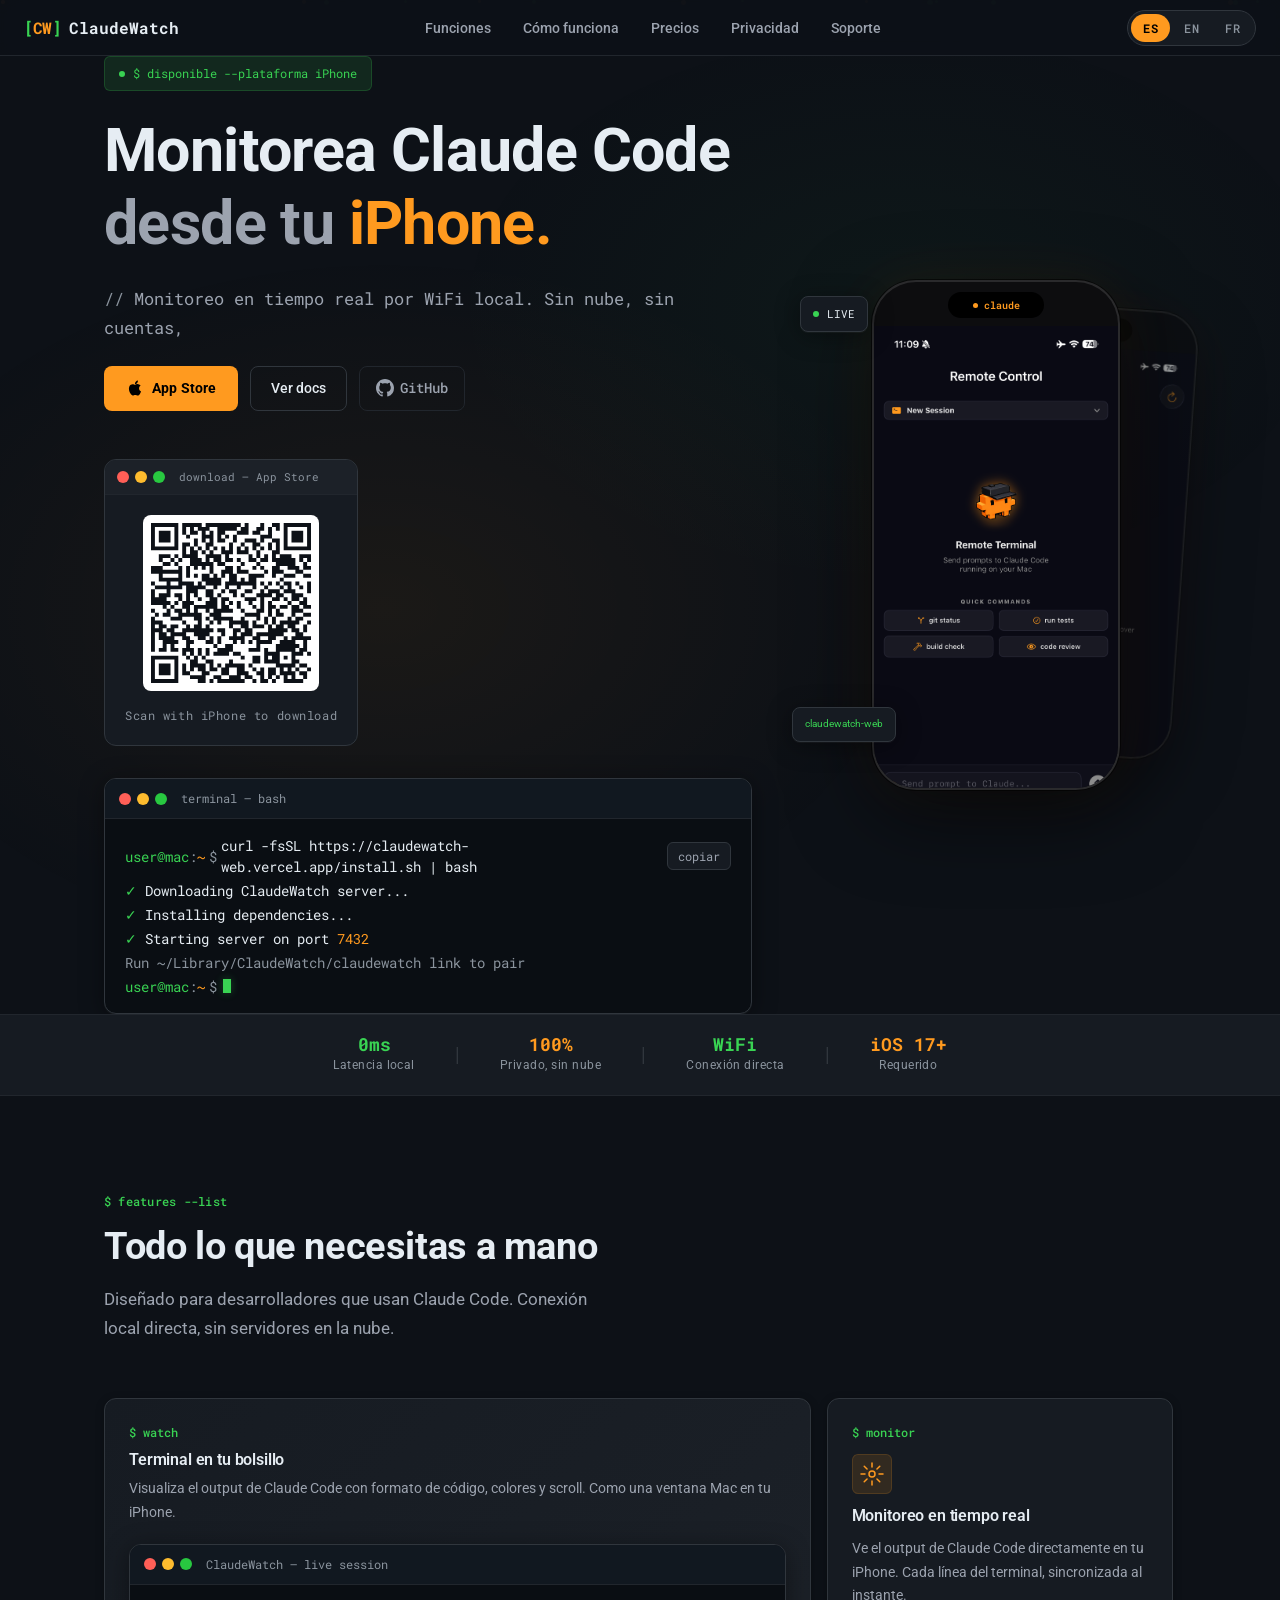
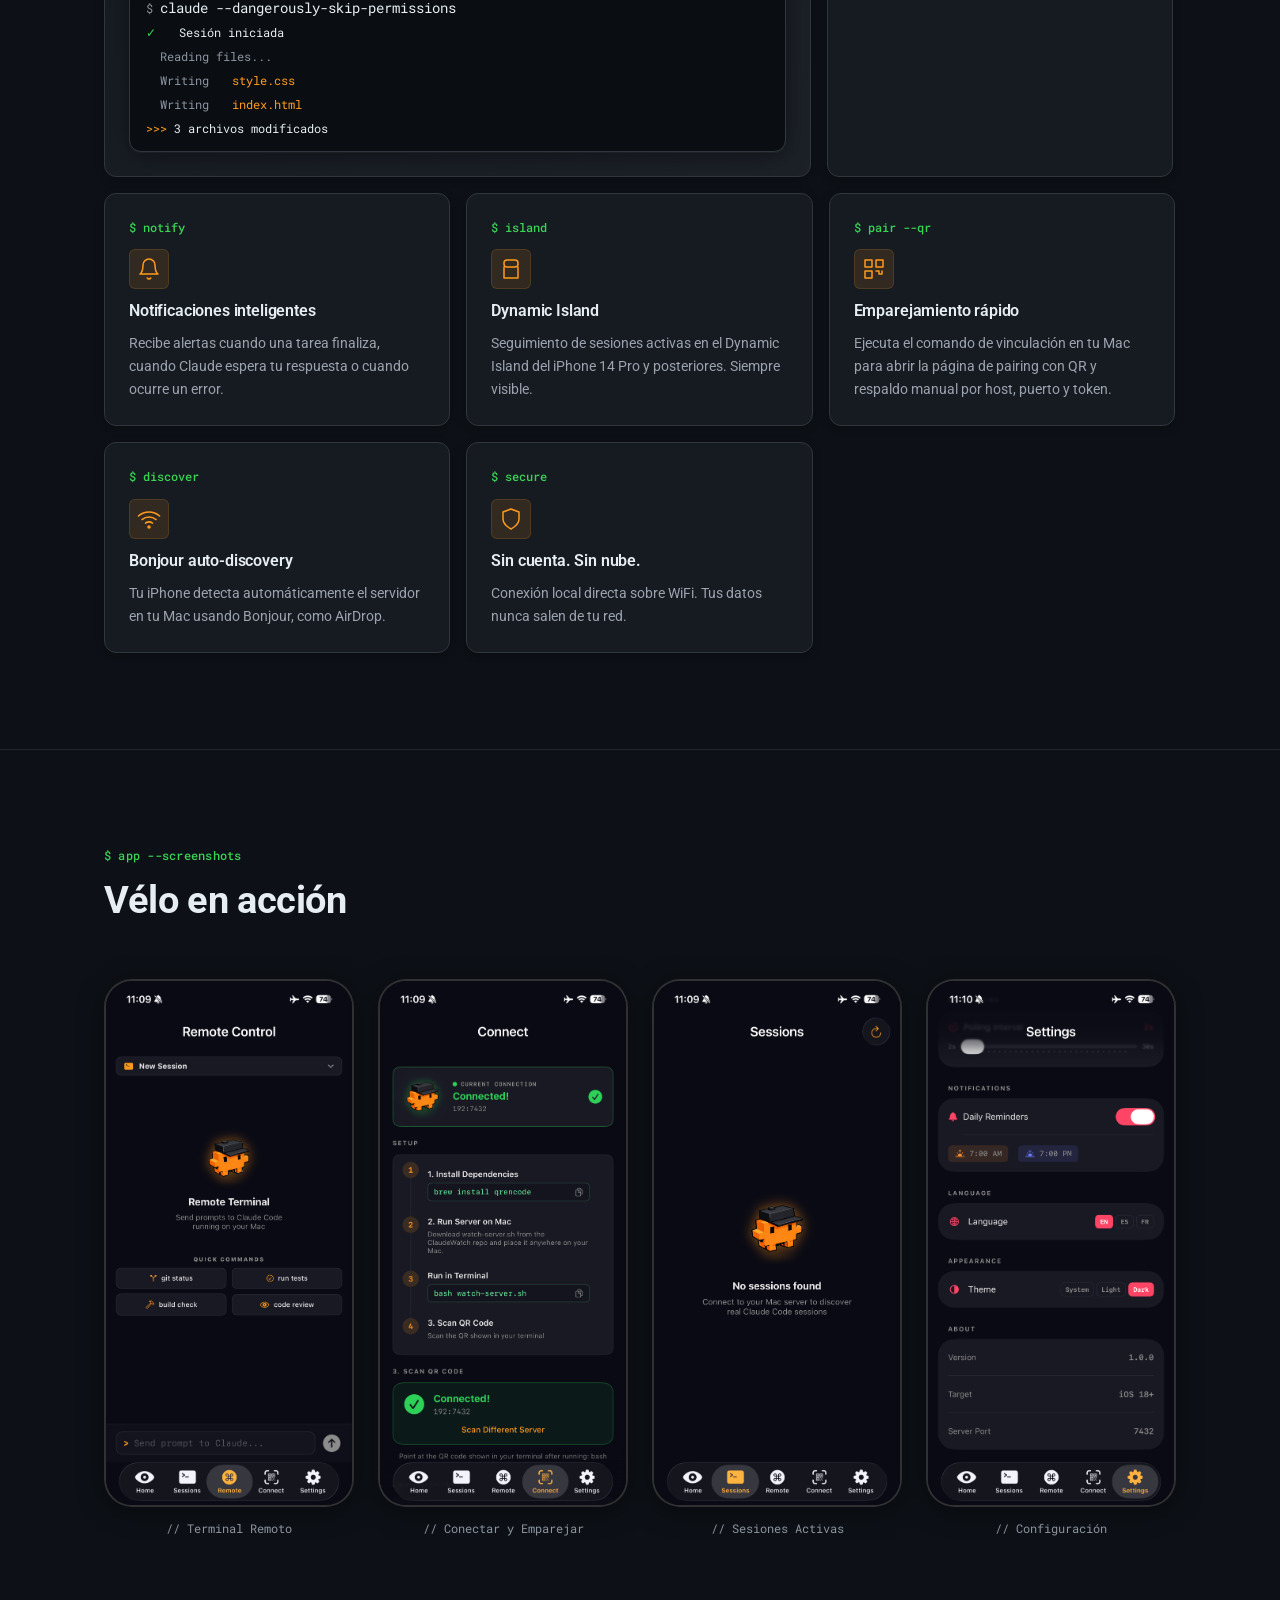
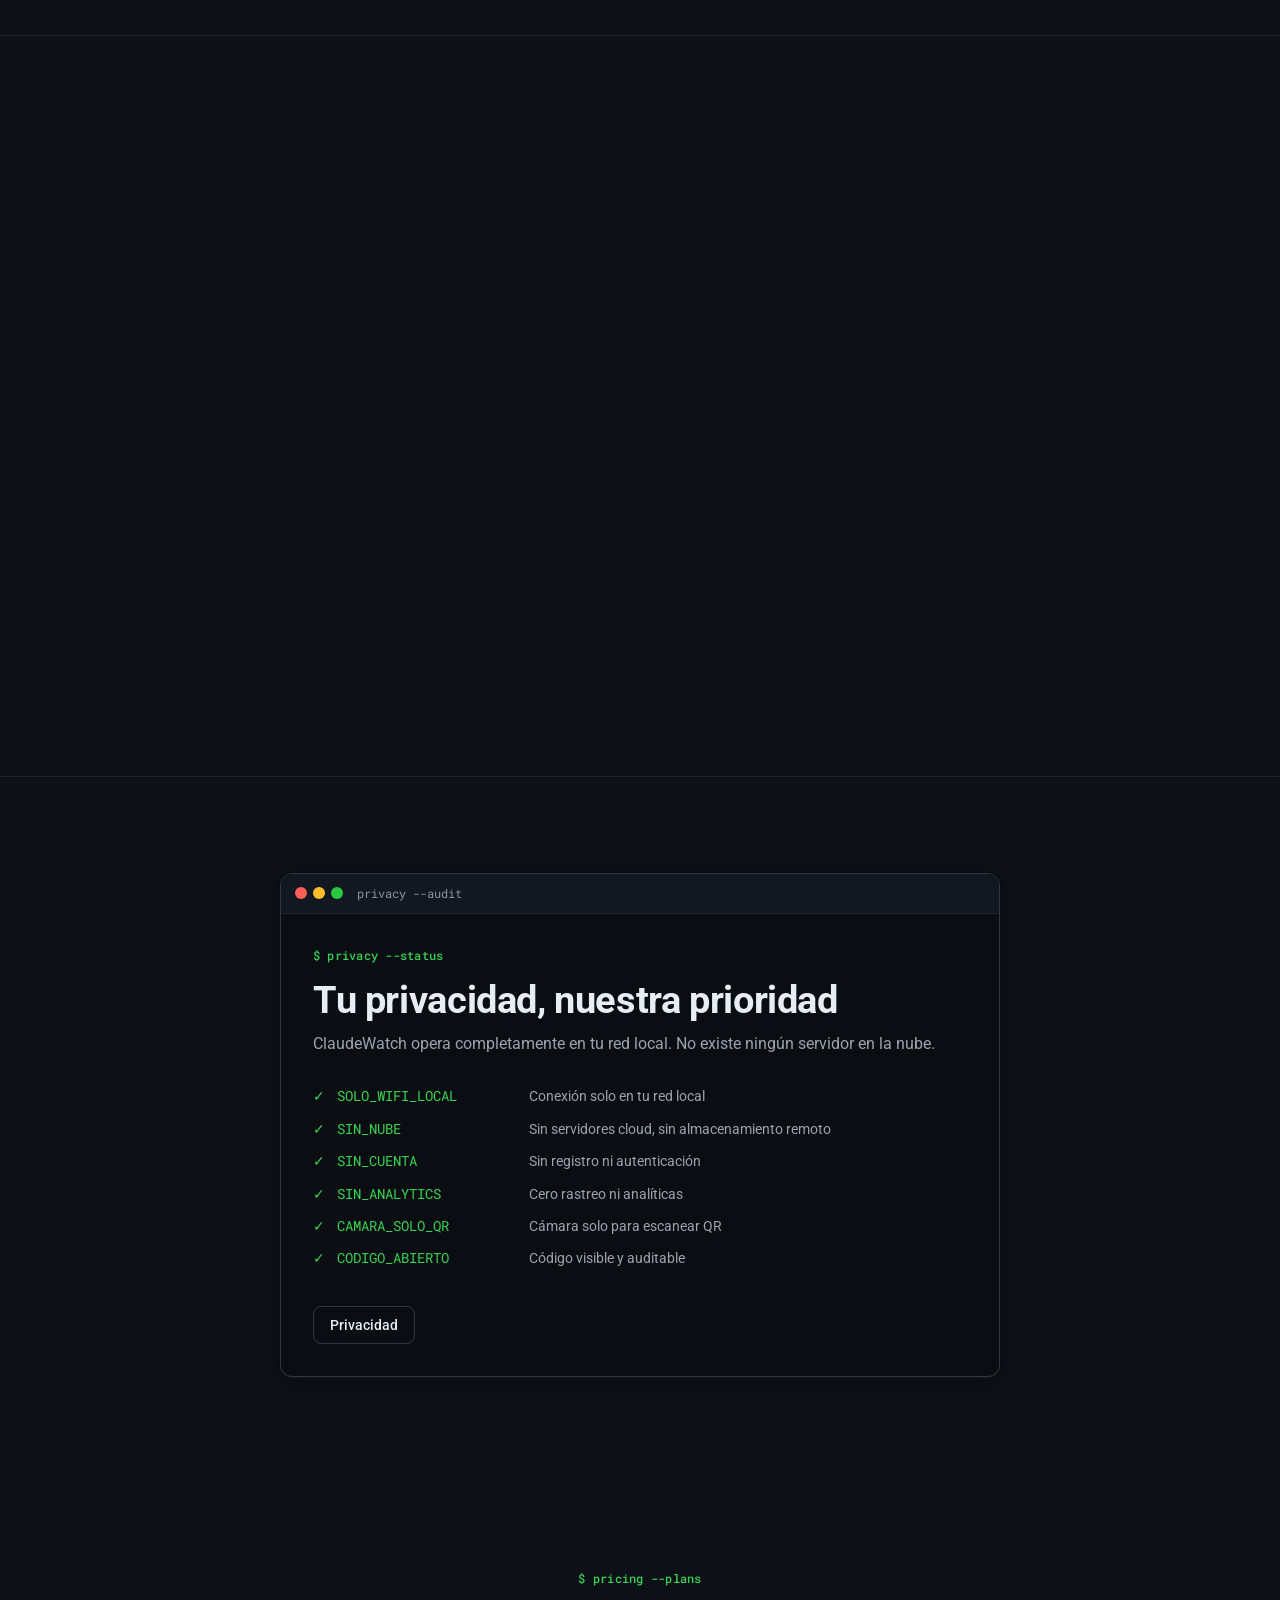
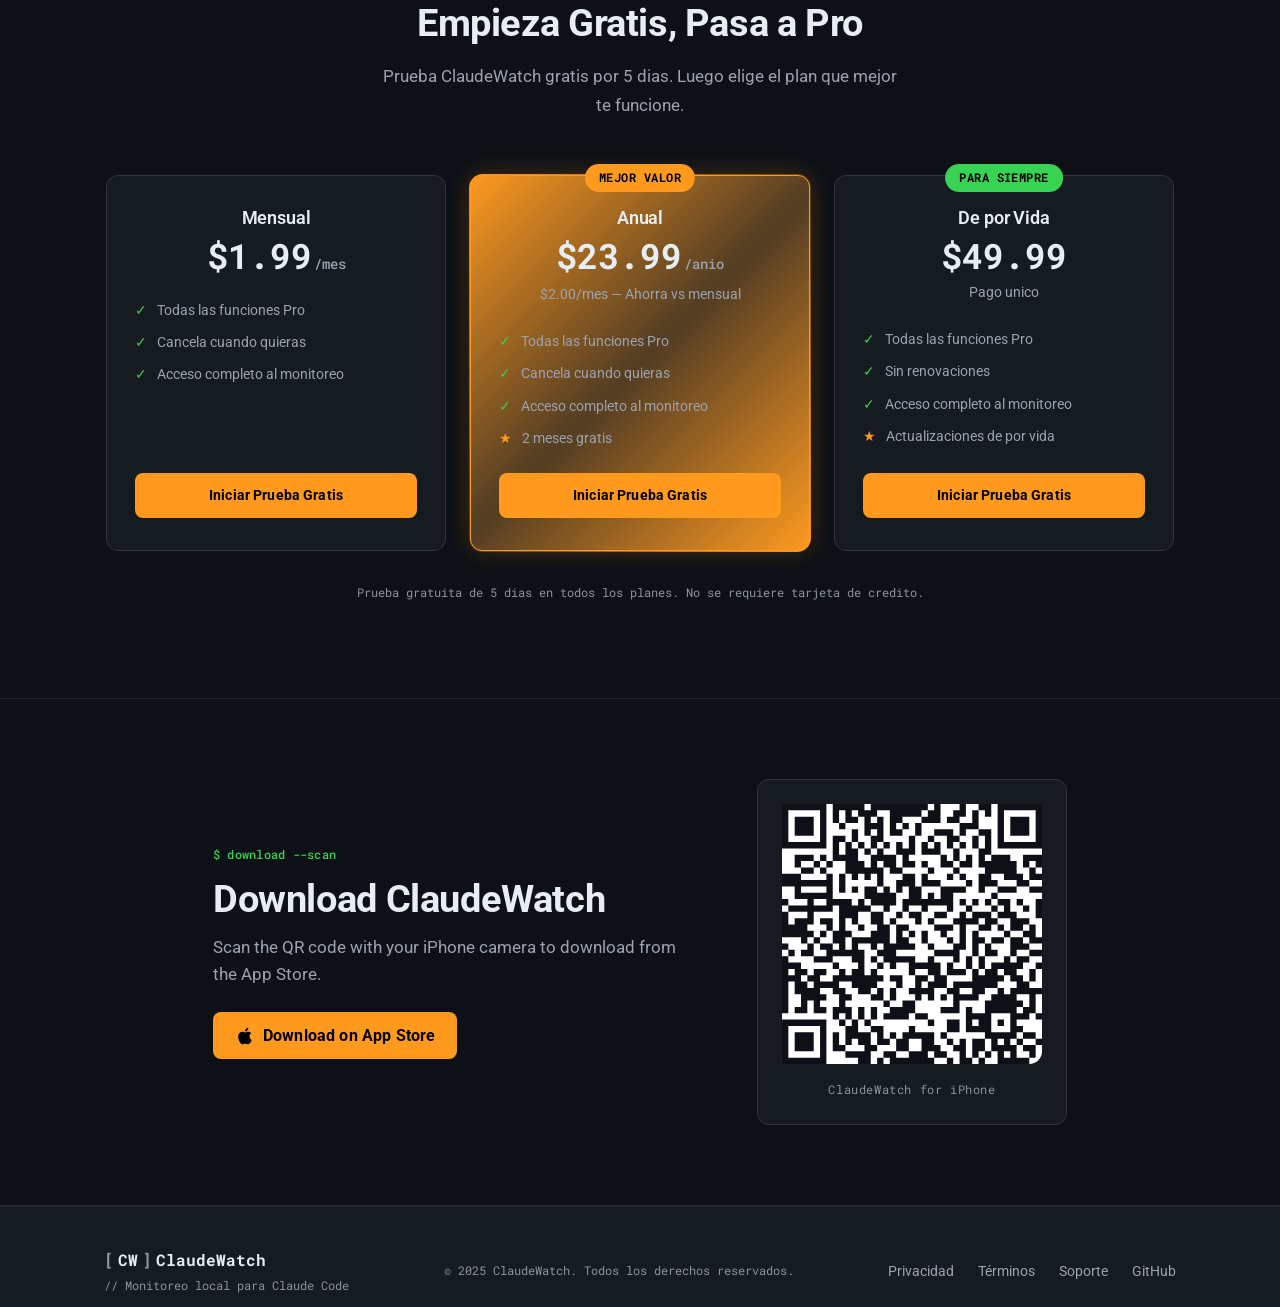
==== commit 5e02967f: "redesign: hero QR as terminal-style card with titlebar Professional card with macOS-style dots, titl" ====
--- a/index.html
+++ b/index.html
@@ -92,13 +92,21 @@
           </div>
 
           <div class="hero-qr">
-            <a href="https://apps.apple.com/mx/app/claudewatch/id6760924403" target="_blank" rel="noopener" class="hero-qr-link" aria-label="QR Code - Download ClaudeWatch">
-              <svg class="hero-qr-svg" width="180" height="180" viewBox="0 0 41 41" xmlns="http://www.w3.org/2000/svg">
-                <rect width="41" height="41" fill="#ffffff" rx="2"/>
-                <path d="M0,0H1V1H0zM1,0H2V1H1zM2,0H3V1H2zM3,0H4V1H3zM4,0H5V1H4zM5,0H6V1H5zM6,0H7V1H6zM8,0H9V1H8zM9,0H10V1H9zM10,0H11V1H10zM11,0H12V1H11zM12,0H13V1H12zM14,0H15V1H14zM15,0H16V1H15zM16,0H17V1H16zM17,0H18V1H17zM18,0H19V1H18zM19,0H20V1H19zM20,0H21V1H20zM21,0H22V1H21zM22,0H23V1H22zM24,0H25V1H24zM28,0H29V1H28zM31,0H32V1H31zM32,0H33V1H32zM34,0H35V1H34zM35,0H36V1H35zM36,0H37V1H36zM37,0H38V1H37zM38,0H39V1H38zM39,0H40V1H39zM40,0H41V1H40zM0,1H1V2H0zM6,1H7V2H6zM8,1H9V2H8zM10,1H11V2H10zM12,1H13V2H12zM13,1H14V2H13zM14,1H15V2H14zM17,1H18V2H17zM18,1H19V2H18zM19,1H20V2H19zM20,1H21V2H20zM21,1H22V2H21zM23,1H24V2H23zM24,1H25V2H24zM27,1H28V2H27zM28,1H29V2H28zM30,1H31V2H30zM32,1H33V2H32zM34,1H35V2H34zM40,1H41V2H40zM0,2H1V3H0zM2,2H3V3H2zM3,2H4V3H3zM4,2H5V3H4zM6,2H7V3H6zM8,2H9V3H8zM10,2H11V3H10zM11,2H12V3H11zM13,2H14V3H13zM15,2H16V3H15zM17,2H18V3H17zM18,2H19V3H18zM22,2H23V3H22zM23,2H24V3H23zM24,2H25V3H24zM26,2H27V3H26zM27,2H28V3H27zM30,2H31V3H30zM34,2H35V3H34zM36,2H37V3H36zM37,2H38V3H37zM38,2H39V3H38zM40,2H41V3H40zM0,3H1V4H0zM2,3H3V4H2zM3,3H4V4H3zM4,3H5V4H4zM6,3H7V4H6zM9,3H10V4H9zM13,3H14V4H13zM14,3H15V4H14zM15,3H16V4H15zM17,3H18V4H17zM19,3H20V4H19zM21,3H22V4H21zM28,3H29V4H28zM29,3H30V4H29zM30,3H31V4H30zM34,3H35V4H34zM36,3H37V4H36zM37,3H38V4H37zM38,3H39V4H38zM40,3H41V4H40zM0,4H1V5H0zM2,4H3V5H2zM3,4H4V5H3zM4,4H5V5H4zM6,4H7V5H6zM11,4H12V5H11zM13,4H14V5H13zM15,4H16V5H15zM17,4H18V5H17zM18,4H19V5H18zM21,4H22V5H21zM24,4H25V5H24zM25,4H26V5H25zM26,4H27V5H26zM28,4H29V5H28zM31,4H32V5H31zM32,4H33V5H32zM34,4H35V5H34zM36,4H37V5H36zM37,4H38V5H37zM38,4H39V5H38zM40,4H41V5H40zM0,5H1V6H0zM6,5H7V6H6zM8,5H9V6H8zM9,5H10V6H9zM11,5H12V6H11zM14,5H15V6H14zM15,5H16V6H15zM20,5H21V6H20zM23,5H24V6H23zM26,5H27V6H26zM27,5H28V6H27zM30,5H31V6H30zM32,5H33V6H32zM34,5H35V6H34zM40,5H41V6H40zM0,6H1V7H0zM1,6H2V7H1zM2,6H3V7H2zM3,6H4V7H3zM4,6H5V7H4zM5,6H6V7H5zM6,6H7V7H6zM8,6H9V7H8zM10,6H11V7H10zM12,6H13V7H12zM14,6H15V7H14zM16,6H17V7H16zM18,6H19V7H18zM20,6H21V7H20zM22,6H23V7H22zM24,6H25V7H24zM26,6H27V7H26zM28,6H29V7H28zM30,6H31V7H30zM32,6H33V7H32zM34,6H35V7H34zM35,6H36V7H35zM36,6H37V7H36zM37,6H38V7H37zM38,6H39V7H38zM39,6H40V7H39zM40,6H41V7H40zM8,7H9V8H8zM10,7H11V8H10zM11,7H12V8H11zM13,7H14V8H13zM15,7H16V8H15zM18,7H19V8H18zM19,7H20V8H19zM20,7H21V8H20zM22,7H23V8H22zM23,7H24V8H23zM24,7H25V8H24zM27,7H28V8H27zM31,7H32V8H31zM32,7H33V8H32zM2,8H3V9H2zM3,8H4V9H3zM4,8H5V9H4zM6,8H7V9H6zM8,8H9V9H8zM9,8H10V9H9zM10,8H11V9H10zM11,8H12V9H11zM14,8H15V9H14zM15,8H16V9H15zM16,8H17V9H16zM17,8H18V9H17zM19,8H20V9H19zM25,8H26V9H25zM27,8H28V9H27zM29,8H30V9H29zM31,8H32V9H31zM33,8H34V9H33zM34,8H35V9H34zM35,8H36V9H35zM38,8H39V9H38zM39,8H40V9H39zM40,8H41V9H40zM2,9H3V10H2zM5,9H6V10H5zM7,9H8V10H7zM10,9H11V10H10zM11,9H12V10H11zM12,9H13V10H12zM14,9H15V10H14zM16,9H17V10H16zM17,9H18V10H17zM19,9H20V10H19zM20,9H21V10H20zM22,9H23V10H22zM25,9H26V10H25zM26,9H27V10H26zM28,9H29V10H28zM29,9H30V10H29zM31,9H32V10H31zM32,9H33V10H32zM33,9H34V10H33zM34,9H35V10H34zM35,9H36V10H35zM36,9H37V10H36zM38,9H39V10H38zM40,9H41V10H40zM3,10H4V11H3zM4,10H5V11H4zM6,10H7V11H6zM10,10H11V11H10zM11,10H12V11H11zM12,10H13V11H12zM13,10H14V11H13zM14,10H15V11H14zM15,10H16V11H15zM17,10H18V11H17zM18,10H19V11H18zM23,10H24V11H23zM27,10H28V11H27zM32,10H33V11H32zM33,10H34V11H33zM34,10H35V11H34zM35,10H36V11H35zM36,10H37V11H36zM39,10H40V11H39zM0,11H1V12H0zM1,11H2V12H1zM2,11H3V12H2zM7,11H8V12H7zM9,11H10V12H9zM11,11H12V12H11zM13,11H14V12H13zM15,11H16V12H15zM19,11H20V12H19zM20,11H21V12H20zM22,11H23V12H22zM26,11H27V12H26zM28,11H29V12H28zM31,11H32V12H31zM32,11H33V12H32zM35,11H36V12H35zM36,11H37V12H36zM37,11H38V12H37zM39,11H40V12H39zM40,11H41V12H40zM0,12H1V13H0zM1,12H2V13H1zM2,12H3V13H2zM3,12H4V13H3zM4,12H5V13H4zM5,12H6V13H5zM6,12H7V13H6zM7,12H8V13H7zM9,12H10V13H9zM15,12H16V13H15zM18,12H19V13H18zM19,12H20V13H19zM20,12H21V13H20zM22,12H23V13H22zM23,12H24V13H23zM24,12H25V13H24zM29,12H30V13H29zM31,12H32V13H31zM32,12H33V13H32zM33,12H34V13H33zM37,12H38V13H37zM38,12H39V13H38zM2,13H3V14H2zM7,13H8V14H7zM9,13H10V14H9zM11,13H12V14H11zM13,13H14V14H13zM14,13H15V14H14zM16,13H17V14H16zM18,13H19V14H18zM20,13H21V14H20zM21,13H22V14H21zM25,13H26V14H25zM26,13H27V14H26zM27,13H28V14H27zM28,13H29V14H28zM31,13H32V14H31zM34,13H35V14H34zM35,13H36V14H35zM36,13H37V14H36zM39,13H40V14H39zM40,13H41V14H40zM2,14H3V15H2zM3,14H4V15H3zM4,14H5V15H4zM5,14H6V15H5zM6,14H7V15H6zM7,14H8V15H7zM13,14H14V15H13zM14,14H15V15H14zM15,14H16V15H15zM16,14H17V15H16zM17,14H18V15H17zM20,14H21V15H20zM21,14H22V15H21zM23,14H24V15H23zM25,14H26V15H25zM26,14H27V15H26zM33,14H34V15H33zM0,15H1V16H0zM4,15H5V16H4zM7,15H8V16H7zM8,15H9V16H8zM9,15H10V16H9zM10,15H11V16H10zM12,15H13V16H12zM14,15H15V16H14zM15,15H16V16H15zM16,15H17V16H16zM17,15H18V16H17zM19,15H20V16H19zM20,15H21V16H20zM21,15H22V16H21zM22,15H23V16H22zM23,15H24V16H23zM24,15H25V16H24zM25,15H26V16H25zM26,15H27V16H26zM28,15H29V16H28zM30,15H31V16H30zM32,15H33V16H32zM34,15H35V16H34zM35,15H36V16H35zM37,15H38V16H37zM40,15H41V16H40zM1,16H2V17H1zM2,16H3V17H2zM3,16H4V17H3zM4,16H5V17H4zM5,16H6V17H5zM6,16H7V17H6zM7,16H8V17H7zM9,16H10V17H9zM10,16H11V17H10zM11,16H12V17H11zM12,16H13V17H12zM13,16H14V17H13zM16,16H17V17H16zM19,16H20V17H19zM22,16H23V17H22zM26,16H27V17H26zM29,16H30V17H29zM33,16H34V17H33zM35,16H36V17H35zM38,16H39V17H38zM40,16H41V17H40zM0,17H1V18H0zM4,17H5V18H4zM9,17H10V18H9zM10,17H11V18H10zM11,17H12V18H11zM14,17H15V18H14zM15,17H16V18H15zM18,17H19V18H18zM20,17H21V18H20zM21,17H22V18H21zM24,17H25V18H24zM25,17H26V18H25zM28,17H29V18H28zM30,17H31V18H30zM31,17H32V18H31zM32,17H33V18H32zM34,17H35V18H34zM35,17H36V18H35zM36,17H37V18H36zM40,17H41V18H40zM0,18H1V19H0zM2,18H3V19H2zM3,18H4V19H3zM4,18H5V19H4zM6,18H7V19H6zM7,18H8V19H7zM9,18H10V19H9zM11,18H12V19H11zM14,18H15V19H14zM15,18H16V19H15zM17,18H18V19H17zM21,18H22V19H21zM23,18H24V19H23zM27,18H28V19H27zM28,18H29V19H28zM29,18H30V19H29zM30,18H31V19H30zM32,18H33V19H32zM33,18H34V19H33zM36,18H37V19H36zM37,18H38V19H37zM38,18H39V19H38zM0,19H1V20H0zM1,19H2V20H1zM2,19H3V20H2zM3,19H4V20H3zM7,19H8V20H7zM9,19H10V20H9zM12,19H13V20H12zM15,19H16V20H15zM16,19H17V20H16zM18,19H20V20H18zM24,19H25V20H24zM25,19H26V20H25zM26,19H27V20H26zM28,19H29V20H28zM31,19H32V20H31zM32,19H33V20H32zM34,19H35V20H34zM36,19H37V20H36zM37,19H38V20H37zM39,19H40V20H39zM0,20H1V21H0zM1,20H2V21H1zM2,20H3V21H2zM3,20H4V21H3zM4,20H5V21H4zM6,20H7V21H6zM8,20H9V21H8zM9,20H10V21H9zM10,20H11V21H10zM14,20H15V21H14zM15,20H16V21H15zM16,20H17V21H16zM18,20H19V21H18zM20,20H21V21H20zM22,20H23V21H22zM25,20H26V21H25zM28,20H29V21H28zM30,20H31V21H30zM35,20H36V21H35zM38,20H39V21H38zM39,20H40V21H39zM3,21H4V22H3zM5,21H6V22H5zM8,21H9V22H8zM9,21H10V22H9zM11,21H12V22H11zM12,21H13V22H12zM13,21H14V22H13zM14,21H15V22H14zM15,21H16V22H15zM16,21H17V22H16zM18,21H19V22H18zM19,21H20V22H19zM22,21H23V22H22zM26,21H27V22H26zM28,21H29V22H28zM30,21H31V22H30zM31,21H32V22H31zM33,21H34V22H33zM34,21H35V22H34zM36,21H37V22H36zM37,21H38V22H37zM39,21H40V22H39zM40,21H41V22H40zM0,22H1V23H0zM4,22H5V23H4zM6,22H7V23H6zM7,22H8V23H7zM9,22H10V23H9zM11,22H12V23H11zM14,22H15V23H14zM16,22H17V23H16zM17,22H18V23H17zM18,22H19V23H18zM19,22H20V23H19zM20,22H21V23H20zM23,22H24V23H23zM27,22H28V23H27zM28,22H29V23H28zM30,22H31V23H30zM32,22H33V23H32zM36,22H37V23H36zM37,22H38V23H37zM38,22H39V23H38zM1,23H2V24H1zM3,23H4V24H3zM4,23H5V24H4zM7,23H8V24H7zM8,23H9V24H8zM9,23H10V24H9zM10,23H11V24H10zM11,23H12V24H11zM12,23H13V24H12zM15,23H16V24H15zM16,23H17V24H16zM17,23H18V24H17zM24,23H25V24H24zM25,23H26V24H25zM26,23H27V24H26zM27,23H28V24H27zM30,23H31V24H30zM32,23H33V24H32zM33,23H34V24H33zM36,23H37V24H36zM39,23H40V24H39zM40,23H41V24H40zM0,24H1V25H0zM5,24H6V25H5zM6,24H7V25H6zM7,24H8V25H7zM11,24H12V25H11zM12,24H13V25H12zM14,24H15V25H14zM16,24H17V25H16zM17,24H18V25H17zM18,24H19V25H18zM19,24H20V25H19zM20,24H21V25H20zM23,24H24V25H23zM27,24H28V25H27zM29,24H30V25H29zM31,24H32V25H31zM35,24H36V25H35zM37,24H38V25H37zM38,24H39V25H38zM0,25H1V26H0zM1,25H2V26H1zM2,25H3V26H2zM8,25H9V26H8zM12,25H13V26H12zM15,25H16V26H15zM17,25H18V26H17zM20,25H21V26H20zM21,25H22V26H21zM22,25H23V26H22zM23,25H24V26H23zM24,25H25V26H24zM26,25H27V26H26zM29,25H30V26H29zM31,25H32V26H31zM33,25H34V26H33zM34,25H35V26H34zM35,25H36V26H35zM36,25H37V26H36zM37,25H38V26H37zM40,25H41V26H40zM0,26H1V27H0zM2,26H3V27H2zM3,26H4V27H3zM5,26H6V27H5zM6,26H7V27H6zM9,26H10V27H9zM11,26H12V27H11zM12,26H13V27H12zM14,26H15V27H14zM20,26H21V27H20zM23,26H24V27H23zM24,26H25V27H24zM26,26H27V27H26zM27,26H28V27H27zM28,26H29V27H28zM30,26H31V27H30zM32,26H33V27H32zM33,26H34V27H33zM35,26H36V27H35zM36,26H37V27H36zM39,26H40V27H39zM0,27H1V28H0zM1,27H2V28H1zM2,27H3V28H2zM4,27H5V28H4zM5,27H6V28H5zM8,27H9V28H8zM9,27H10V28H9zM10,27H11V28H10zM11,27H12V28H11zM12,27H13V28H12zM13,27H14V28H13zM14,27H15V28H14zM15,27H16V28H15zM17,27H18V28H17zM18,27H19V28H18zM21,27H22V28H21zM22,27H23V28H22zM24,27H25V28H24zM25,27H26V28H25zM30,27H31V28H30zM31,27H32V28H31zM32,27H33V28H32zM33,27H34V28H33zM34,27H35V28H34zM36,27H37V28H36zM37,27H38V28H37zM39,27H40V28H39zM0,28H1V29H0zM2,28H3V29H2zM3,28H4V29H3zM5,28H6V29H5zM6,28H7V29H6zM7,28H8V29H7zM8,28H9V29H8zM11,28H12V29H11zM12,28H13V29H12zM13,28H14V29H13zM14,28H15V29H14zM18,28H19V29H18zM21,28H22V29H21zM23,28H24V29H23zM24,28H25V29H24zM25,28H26V29H25zM27,28H28V29H27zM28,28H29V29H28zM29,28H30V29H29zM30,28H31V29H30zM31,28H32V29H31zM32,28H33V29H32zM33,28H34V29H33zM37,28H38V29H37zM38,28H39V29H38zM0,29H1V30H0zM2,29H3V30H2zM3,29H4V30H3zM4,29H5V30H4zM5,29H6V30H5zM8,29H9V30H8zM9,29H10V30H9zM12,29H13V30H12zM13,29H14V30H13zM15,29H16V30H15zM17,29H18V30H17zM20,29H21V30H20zM21,29H22V30H21zM22,29H23V30H22zM23,29H24V30H23zM26,29H27V30H26zM27,29H28V30H27zM30,29H31V30H30zM31,29H32V30H31zM34,29H35V30H34zM36,29H37V30H36zM37,29H38V30H37zM38,29H39V30H38zM39,29H40V30H39zM40,29H41V30H40zM0,30H1V31H0zM3,30H4V31H3zM4,30H5V31H4zM5,30H6V31H5zM6,30H7V31H6zM9,30H10V31H9zM10,30H11V31H10zM14,30H15V31H14zM15,30H16V31H15zM17,30H18V31H17zM21,30H22V31H21zM23,30H24V31H23zM25,30H26V31H25zM27,30H28V31H27zM28,30H29V31H28zM29,30H30V31H29zM30,30H31V31H30zM33,30H34V31H33zM34,30H35V31H34zM35,30H36V31H35zM36,30H37V31H36zM39,30H40V31H39zM0,31H1V32H0zM3,31H4V32H3zM5,31H6V32H5zM9,31H10V32H9zM16,31H17V32H16zM19,31H20V32H19zM20,31H21V32H20zM27,31H28V32H27zM32,31H33V32H32zM33,31H34V32H33zM34,31H35V32H34zM35,31H36V32H35zM36,31H37V32H36zM37,31H38V32H37zM39,31H40V32H39zM0,32H1V33H0zM2,32H3V33H2zM3,32H4V33H3zM5,32H6V33H5zM6,32H7V33H6zM8,32H9V33H8zM9,32H10V33H9zM10,32H11V33H10zM12,32H13V33H12zM14,32H15V33H14zM17,32H18V33H17zM18,32H19V33H18zM19,32H20V33H19zM20,32H21V33H20zM25,32H26V33H25zM26,32H27V33H26zM27,32H28V33H27zM29,32H30V33H29zM32,32H33V33H32zM33,32H34V33H33zM34,32H35V33H34zM35,32H36V33H35zM36,32H37V33H36zM38,32H39V33H38zM39,32H40V33H39zM8,33H9V34H8zM10,33H11V34H10zM12,33H13V34H12zM14,33H15V34H14zM16,33H17V34H16zM17,33H18V34H17zM18,33H19V34H18zM19,33H20V34H19zM21,33H22V34H21zM22,33H23V34H22zM29,33H30V34H29zM30,33H31V34H30zM31,33H32V34H31zM32,33H33V34H32zM36,33H37V34H36zM37,33H38V34H37zM38,33H39V34H38zM40,33H41V34H40zM0,34H1V35H0zM1,34H2V35H1zM2,34H3V35H2zM3,34H4V35H3zM4,34H5V35H4zM5,34H6V35H5zM6,34H7V35H6zM9,34H10V35H9zM11,34H12V35H11zM13,34H14V35H13zM23,34H24V35H23zM26,34H27V35H26zM27,34H28V35H27zM29,34H30V35H29zM31,34H32V35H31zM32,34H33V35H32zM34,34H35V35H34zM36,34H37V35H36zM0,35H1V36H0zM6,35H7V36H6zM10,35H11V36H10zM11,35H12V36H11zM14,35H15V36H14zM15,35H16V36H15zM20,35H21V36H20zM26,35H27V36H26zM27,35H28V36H27zM29,35H30V36H29zM30,35H31V36H30zM31,35H32V36H31zM32,35H33V36H32zM36,35H37V36H36zM37,35H38V36H37zM0,36H1V37H0zM2,36H3V37H2zM3,36H4V37H3zM4,36H5V37H4zM6,36H7V37H6zM8,36H9V37H8zM10,36H11V37H10zM11,36H12V37H11zM12,36H13V37H12zM13,36H14V37H13zM15,36H16V37H15zM17,36H18V37H17zM19,36H20V37H19zM20,36H21V37H20zM21,36H22V37H21zM22,36H23V37H22zM23,36H24V37H23zM25,36H26V37H25zM32,36H33V37H32zM33,36H34V37H33zM34,36H35V37H34zM35,36H36V37H35zM36,36H37V37H36zM38,36H39V37H38zM39,36H40V37H39zM0,37H1V38H0zM2,37H3V38H2zM3,37H4V38H3zM4,37H5V38H4zM6,37H7V38H6zM8,37H9V38H8zM10,37H11V38H10zM12,37H13V38H12zM13,37H14V38H13zM15,37H16V38H15zM16,37H17V38H16zM18,37H19V38H18zM19,37H20V38H19zM22,37H23V38H22zM23,37H24V38H23zM26,37H27V38H26zM28,37H29V38H28zM30,37H31V38H30zM31,37H32V38H31zM33,37H34V38H33zM35,37H36V38H35zM37,37H38V38H37zM40,37H41V38H40zM0,38H1V39H0zM2,38H3V39H2zM3,38H4V39H3zM4,38H5V39H4zM6,38H7V39H6zM8,38H9V39H8zM9,38H10V39H9zM13,38H14V39H13zM14,38H15V39H14zM18,38H19V39H18zM19,38H20V39H19zM22,38H23V39H22zM23,38H24V39H23zM24,38H25V39H24zM27,38H28V39H27zM28,38H29V39H28zM30,38H31V39H30zM31,38H32V39H31zM33,38H34V39H33zM34,38H35V39H34zM35,38H36V39H35zM36,38H37V39H36zM38,38H39V39H38zM39,38H40V39H39zM0,39H1V40H0zM6,39H7V40H6zM10,39H11V40H10zM11,39H12V40H11zM12,39H13V40H12zM13,39H14V40H13zM16,39H17V40H16zM17,39H18V40H17zM20,39H21V40H20zM21,39H22V40H21zM22,39H23V40H22zM24,39H25V40H24zM25,39H26V40H25zM28,39H29V40H28zM30,39H31V40H30zM32,39H33V40H32zM34,39H35V40H34zM36,39H37V40H36zM39,39H40V40H39zM0,40H1V41H0zM1,40H2V41H1zM2,40H3V41H2zM3,40H4V41H3zM4,40H5V41H4zM5,40H6V41H5zM6,40H7V41H6zM12,40H13V41H12zM13,40H14V41H13zM15,40H16V41H15zM17,40H18V41H17zM18,40H19V41H18zM19,40H20V41H19zM20,40H21V41H20zM21,40H22V41H21zM22,40H23V41H22zM23,40H24V41H23zM26,40H27V41H26zM28,40H29V41H28zM29,40H30V41H29zM31,40H32V41H31zM34,40H35V41H34zM35,40H36V41H35zM36,40H37V41H36zM37,40H38V41H37zM38,40H39V41H38z" fill="#0D1117"/>
-              </svg>
-            </a>
-            <span class="hero-qr-label mono" data-i18n="hero_qr_label">Scan to download</span>
+            <div class="hero-qr-titlebar">
+              <span class="term-dot term-dot--red"></span>
+              <span class="term-dot term-dot--yellow"></span>
+              <span class="term-dot term-dot--green"></span>
+              <span class="hero-qr-titlebar-text">download — App Store</span>
+            </div>
+            <div class="hero-qr-body">
+              <a href="https://apps.apple.com/mx/app/claudewatch/id6760924403" target="_blank" rel="noopener" class="hero-qr-link" aria-label="QR Code - Download ClaudeWatch">
+                <svg class="hero-qr-svg" width="160" height="160" viewBox="0 0 41 41" xmlns="http://www.w3.org/2000/svg">
+                  <rect width="41" height="41" fill="#ffffff" rx="2"/>
+                  <path d="M0,0H1V1H0zM1,0H2V1H1zM2,0H3V1H2zM3,0H4V1H3zM4,0H5V1H4zM5,0H6V1H5zM6,0H7V1H6zM8,0H9V1H8zM9,0H10V1H9zM10,0H11V1H10zM11,0H12V1H11zM12,0H13V1H12zM14,0H15V1H14zM15,0H16V1H15zM16,0H17V1H16zM17,0H18V1H17zM18,0H19V1H18zM19,0H20V1H19zM20,0H21V1H20zM21,0H22V1H21zM22,0H23V1H22zM24,0H25V1H24zM28,0H29V1H28zM31,0H32V1H31zM32,0H33V1H32zM34,0H35V1H34zM35,0H36V1H35zM36,0H37V1H36zM37,0H38V1H37zM38,0H39V1H38zM39,0H40V1H39zM40,0H41V1H40zM0,1H1V2H0zM6,1H7V2H6zM8,1H9V2H8zM10,1H11V2H10zM12,1H13V2H12zM13,1H14V2H13zM14,1H15V2H14zM17,1H18V2H17zM18,1H19V2H18zM19,1H20V2H19zM20,1H21V2H20zM21,1H22V2H21zM23,1H24V2H23zM24,1H25V2H24zM27,1H28V2H27zM28,1H29V2H28zM30,1H31V2H30zM32,1H33V2H32zM34,1H35V2H34zM40,1H41V2H40zM0,2H1V3H0zM2,2H3V3H2zM3,2H4V3H3zM4,2H5V3H4zM6,2H7V3H6zM8,2H9V3H8zM10,2H11V3H10zM11,2H12V3H11zM13,2H14V3H13zM15,2H16V3H15zM17,2H18V3H17zM18,2H19V3H18zM22,2H23V3H22zM23,2H24V3H23zM24,2H25V3H24zM26,2H27V3H26zM27,2H28V3H27zM30,2H31V3H30zM34,2H35V3H34zM36,2H37V3H36zM37,2H38V3H37zM38,2H39V3H38zM40,2H41V3H40zM0,3H1V4H0zM2,3H3V4H2zM3,3H4V4H3zM4,3H5V4H4zM6,3H7V4H6zM9,3H10V4H9zM13,3H14V4H13zM14,3H15V4H14zM15,3H16V4H15zM17,3H18V4H17zM19,3H20V4H19zM21,3H22V4H21zM28,3H29V4H28zM29,3H30V4H29zM30,3H31V4H30zM34,3H35V4H34zM36,3H37V4H36zM37,3H38V4H37zM38,3H39V4H38zM40,3H41V4H40zM0,4H1V5H0zM2,4H3V5H2zM3,4H4V5H3zM4,4H5V5H4zM6,4H7V5H6zM11,4H12V5H11zM13,4H14V5H13zM15,4H16V5H15zM17,4H18V5H17zM18,4H19V5H18zM21,4H22V5H21zM24,4H25V5H24zM25,4H26V5H25zM26,4H27V5H26zM28,4H29V5H28zM31,4H32V5H31zM32,4H33V5H32zM34,4H35V5H34zM36,4H37V5H36zM37,4H38V5H37zM38,4H39V5H38zM40,4H41V5H40zM0,5H1V6H0zM6,5H7V6H6zM8,5H9V6H8zM9,5H10V6H9zM11,5H12V6H11zM14,5H15V6H14zM15,5H16V6H15zM20,5H21V6H20zM23,5H24V6H23zM26,5H27V6H26zM27,5H28V6H27zM30,5H31V6H30zM32,5H33V6H32zM34,5H35V6H34zM40,5H41V6H40zM0,6H1V7H0zM1,6H2V7H1zM2,6H3V7H2zM3,6H4V7H3zM4,6H5V7H4zM5,6H6V7H5zM6,6H7V7H6zM8,6H9V7H8zM10,6H11V7H10zM12,6H13V7H12zM14,6H15V7H14zM16,6H17V7H16zM18,6H19V7H18zM20,6H21V7H20zM22,6H23V7H22zM24,6H25V7H24zM26,6H27V7H26zM28,6H29V7H28zM30,6H31V7H30zM32,6H33V7H32zM34,6H35V7H34zM35,6H36V7H35zM36,6H37V7H36zM37,6H38V7H37zM38,6H39V7H38zM39,6H40V7H39zM40,6H41V7H40zM8,7H9V8H8zM10,7H11V8H10zM11,7H12V8H11zM13,7H14V8H13zM15,7H16V8H15zM18,7H19V8H18zM19,7H20V8H19zM20,7H21V8H20zM22,7H23V8H22zM23,7H24V8H23zM24,7H25V8H24zM27,7H28V8H27zM31,7H32V8H31zM32,7H33V8H32zM2,8H3V9H2zM3,8H4V9H3zM4,8H5V9H4zM6,8H7V9H6zM8,8H9V9H8zM9,8H10V9H9zM10,8H11V9H10zM11,8H12V9H11zM14,8H15V9H14zM15,8H16V9H15zM16,8H17V9H16zM17,8H18V9H17zM19,8H20V9H19zM25,8H26V9H25zM27,8H28V9H27zM29,8H30V9H29zM31,8H32V9H31zM33,8H34V9H33zM34,8H35V9H34zM35,8H36V9H35zM38,8H39V9H38zM39,8H40V9H39zM40,8H41V9H40zM2,9H3V10H2zM5,9H6V10H5zM7,9H8V10H7zM10,9H11V10H10zM11,9H12V10H11zM12,9H13V10H12zM14,9H15V10H14zM16,9H17V10H16zM17,9H18V10H17zM19,9H20V10H19zM20,9H21V10H20zM22,9H23V10H22zM25,9H26V10H25zM26,9H27V10H26zM28,9H29V10H28zM29,9H30V10H29zM31,9H32V10H31zM32,9H33V10H32zM33,9H34V10H33zM34,9H35V10H34zM35,9H36V10H35zM36,9H37V10H36zM38,9H39V10H38zM40,9H41V10H40zM3,10H4V11H3zM4,10H5V11H4zM6,10H7V11H6zM10,10H11V11H10zM11,10H12V11H11zM12,10H13V11H12zM13,10H14V11H13zM14,10H15V11H14zM15,10H16V11H15zM17,10H18V11H17zM18,10H19V11H18zM23,10H24V11H23zM27,10H28V11H27zM32,10H33V11H32zM33,10H34V11H33zM34,10H35V11H34zM35,10H36V11H35zM36,10H37V11H36zM39,10H40V11H39zM0,11H1V12H0zM1,11H2V12H1zM2,11H3V12H2zM7,11H8V12H7zM9,11H10V12H9zM11,11H12V12H11zM13,11H14V12H13zM15,11H16V12H15zM19,11H20V12H19zM20,11H21V12H20zM22,11H23V12H22zM26,11H27V12H26zM28,11H29V12H28zM31,11H32V12H31zM32,11H33V12H32zM35,11H36V12H35zM36,11H37V12H36zM37,11H38V12H37zM39,11H40V12H39zM40,11H41V12H40zM0,12H1V13H0zM1,12H2V13H1zM2,12H3V13H2zM3,12H4V13H3zM4,12H5V13H4zM5,12H6V13H5zM6,12H7V13H6zM7,12H8V13H7zM9,12H10V13H9zM15,12H16V13H15zM18,12H19V13H18zM19,12H20V13H19zM20,12H21V13H20zM22,12H23V13H22zM23,12H24V13H23zM24,12H25V13H24zM29,12H30V13H29zM31,12H32V13H31zM32,12H33V13H32zM33,12H34V13H33zM37,12H38V13H37zM38,12H39V13H38zM2,13H3V14H2zM7,13H8V14H7zM9,13H10V14H9zM11,13H12V14H11zM13,13H14V14H13zM14,13H15V14H14zM16,13H17V14H16zM18,13H19V14H18zM20,13H21V14H20zM21,13H22V14H21zM25,13H26V14H25zM26,13H27V14H26zM27,13H28V14H27zM28,13H29V14H28zM31,13H32V14H31zM34,13H35V14H34zM35,13H36V14H35zM36,13H37V14H36zM39,13H40V14H39zM40,13H41V14H40zM2,14H3V15H2zM3,14H4V15H3zM4,14H5V15H4zM5,14H6V15H5zM6,14H7V15H6zM7,14H8V15H7zM13,14H14V15H13zM14,14H15V15H14zM15,14H16V15H15zM16,14H17V15H16zM17,14H18V15H17zM20,14H21V15H20zM21,14H22V15H21zM23,14H24V15H23zM25,14H26V15H25zM26,14H27V15H26zM33,14H34V15H33zM0,15H1V16H0zM4,15H5V16H4zM7,15H8V16H7zM8,15H9V16H8zM9,15H10V16H9zM10,15H11V16H10zM12,15H13V16H12zM14,15H15V16H14zM15,15H16V16H15zM16,15H17V16H16zM17,15H18V16H17zM19,15H20V16H19zM20,15H21V16H20zM21,15H22V16H21zM22,15H23V16H22zM23,15H24V16H23zM24,15H25V16H24zM25,15H26V16H25zM26,15H27V16H26zM28,15H29V16H28zM30,15H31V16H30zM32,15H33V16H32zM34,15H35V16H34zM35,15H36V16H35zM37,15H38V16H37zM40,15H41V16H40zM1,16H2V17H1zM2,16H3V17H2zM3,16H4V17H3zM4,16H5V17H4zM5,16H6V17H5zM6,16H7V17H6zM7,16H8V17H7zM9,16H10V17H9zM10,16H11V17H10zM11,16H12V17H11zM12,16H13V17H12zM13,16H14V17H13zM16,16H17V17H16zM19,16H20V17H19zM22,16H23V17H22zM26,16H27V17H26zM29,16H30V17H29zM33,16H34V17H33zM35,16H36V17H35zM38,16H39V17H38zM40,16H41V17H40zM0,17H1V18H0zM4,17H5V18H4zM9,17H10V18H9zM10,17H11V18H10zM11,17H12V18H11zM14,17H15V18H14zM15,17H16V18H15zM18,17H19V18H18zM20,17H21V18H20zM21,17H22V18H21zM24,17H25V18H24zM25,17H26V18H25zM28,17H29V18H28zM30,17H31V18H30zM31,17H32V18H31zM32,17H33V18H32zM34,17H35V18H34zM35,17H36V18H35zM36,17H37V18H36zM40,17H41V18H40zM0,18H1V19H0zM2,18H3V19H2zM3,18H4V19H3zM4,18H5V19H4zM6,18H7V19H6zM7,18H8V19H7zM9,18H10V19H9zM11,18H12V19H11zM14,18H15V19H14zM15,18H16V19H15zM17,18H18V19H17zM21,18H22V19H21zM23,18H24V19H23zM27,18H28V19H27zM28,18H29V19H28zM29,18H30V19H29zM30,18H31V19H30zM32,18H33V19H32zM33,18H34V19H33zM36,18H37V19H36zM37,18H38V19H37zM38,18H39V19H38zM0,19H1V20H0zM1,19H2V20H1zM2,19H3V20H2zM3,19H4V20H3zM7,19H8V20H7zM9,19H10V20H9zM12,19H13V20H12zM15,19H16V20H15zM16,19H17V20H16zM18,19H20V20H18zM24,19H25V20H24zM25,19H26V20H25zM26,19H27V20H26zM28,19H29V20H28zM31,19H32V20H31zM32,19H33V20H32zM34,19H35V20H34zM36,19H37V20H36zM37,19H38V20H37zM39,19H40V20H39zM0,20H1V21H0zM1,20H2V21H1zM2,20H3V21H2zM3,20H4V21H3zM4,20H5V21H4zM6,20H7V21H6zM8,20H9V21H8zM9,20H10V21H9zM10,20H11V21H10zM14,20H15V21H14zM15,20H16V21H15zM16,20H17V21H16zM18,20H19V21H18zM20,20H21V21H20zM22,20H23V21H22zM25,20H26V21H25zM28,20H29V21H28zM30,20H31V21H30zM35,20H36V21H35zM38,20H39V21H38zM39,20H40V21H39zM3,21H4V22H3zM5,21H6V22H5zM8,21H9V22H8zM9,21H10V22H9zM11,21H12V22H11zM12,21H13V22H12zM13,21H14V22H13zM14,21H15V22H14zM15,21H16V22H15zM16,21H17V22H16zM18,21H19V22H18zM19,21H20V22H19zM22,21H23V22H22zM26,21H27V22H26zM28,21H29V22H28zM30,21H31V22H30zM31,21H32V22H31zM33,21H34V22H33zM34,21H35V22H34zM36,21H37V22H36zM37,21H38V22H37zM39,21H40V22H39zM40,21H41V22H40zM0,22H1V23H0zM4,22H5V23H4zM6,22H7V23H6zM7,22H8V23H7zM9,22H10V23H9zM11,22H12V23H11zM14,22H15V23H14zM16,22H17V23H16zM17,22H18V23H17zM18,22H19V23H18zM19,22H20V23H19zM20,22H21V23H20zM23,22H24V23H23zM27,22H28V23H27zM28,22H29V23H28zM30,22H31V23H30zM32,22H33V23H32zM36,22H37V23H36zM37,22H38V23H37zM38,22H39V23H38zM1,23H2V24H1zM3,23H4V24H3zM4,23H5V24H4zM7,23H8V24H7zM8,23H9V24H8zM9,23H10V24H9zM10,23H11V24H10zM11,23H12V24H11zM12,23H13V24H12zM15,23H16V24H15zM16,23H17V24H16zM17,23H18V24H17zM24,23H25V24H24zM25,23H26V24H25zM26,23H27V24H26zM27,23H28V24H27zM30,23H31V24H30zM32,23H33V24H32zM33,23H34V24H33zM36,23H37V24H36zM39,23H40V24H39zM40,23H41V24H40zM0,24H1V25H0zM5,24H6V25H5zM6,24H7V25H6zM7,24H8V25H7zM11,24H12V25H11zM12,24H13V25H12zM14,24H15V25H14zM16,24H17V25H16zM17,24H18V25H17zM18,24H19V25H18zM19,24H20V25H19zM20,24H21V25H20zM23,24H24V25H23zM27,24H28V25H27zM29,24H30V25H29zM31,24H32V25H31zM35,24H36V25H35zM37,24H38V25H37zM38,24H39V25H38zM0,25H1V26H0zM1,25H2V26H1zM2,25H3V26H2zM8,25H9V26H8zM12,25H13V26H12zM15,25H16V26H15zM17,25H18V26H17zM20,25H21V26H20zM21,25H22V26H21zM22,25H23V26H22zM23,25H24V26H23zM24,25H25V26H24zM26,25H27V26H26zM29,25H30V26H29zM31,25H32V26H31zM33,25H34V26H33zM34,25H35V26H34zM35,25H36V26H35zM36,25H37V26H36zM37,25H38V26H37zM40,25H41V26H40zM0,26H1V27H0zM2,26H3V27H2zM3,26H4V27H3zM5,26H6V27H5zM6,26H7V27H6zM9,26H10V27H9zM11,26H12V27H11zM12,26H13V27H12zM14,26H15V27H14zM20,26H21V27H20zM23,26H24V27H23zM24,26H25V27H24zM26,26H27V27H26zM27,26H28V27H27zM28,26H29V27H28zM30,26H31V27H30zM32,26H33V27H32zM33,26H34V27H33zM35,26H36V27H35zM36,26H37V27H36zM39,26H40V27H39zM0,27H1V28H0zM1,27H2V28H1zM2,27H3V28H2zM4,27H5V28H4zM5,27H6V28H5zM8,27H9V28H8zM9,27H10V28H9zM10,27H11V28H10zM11,27H12V28H11zM12,27H13V28H12zM13,27H14V28H13zM14,27H15V28H14zM15,27H16V28H15zM17,27H18V28H17zM18,27H19V28H18zM21,27H22V28H21zM22,27H23V28H22zM24,27H25V28H24zM25,27H26V28H25zM30,27H31V28H30zM31,27H32V28H31zM32,27H33V28H32zM33,27H34V28H33zM34,27H35V28H34zM36,27H37V28H36zM37,27H38V28H37zM39,27H40V28H39zM0,28H1V29H0zM2,28H3V29H2zM3,28H4V29H3zM5,28H6V29H5zM6,28H7V29H6zM7,28H8V29H7zM8,28H9V29H8zM11,28H12V29H11zM12,28H13V29H12zM13,28H14V29H13zM14,28H15V29H14zM18,28H19V29H18zM21,28H22V29H21zM23,28H24V29H23zM24,28H25V29H24zM25,28H26V29H25zM27,28H28V29H27zM28,28H29V29H28zM29,28H30V29H29zM30,28H31V29H30zM31,28H32V29H31zM32,28H33V29H32zM33,28H34V29H33zM37,28H38V29H37zM38,28H39V29H38zM0,29H1V30H0zM2,29H3V30H2zM3,29H4V30H3zM4,29H5V30H4zM5,29H6V30H5zM8,29H9V30H8zM9,29H10V30H9zM12,29H13V30H12zM13,29H14V30H13zM15,29H16V30H15zM17,29H18V30H17zM20,29H21V30H20zM21,29H22V30H21zM22,29H23V30H22zM23,29H24V30H23zM26,29H27V30H26zM27,29H28V30H27zM30,29H31V30H30zM31,29H32V30H31zM34,29H35V30H34zM36,29H37V30H36zM37,29H38V30H37zM38,29H39V30H38zM39,29H40V30H39zM40,29H41V30H40zM0,30H1V31H0zM3,30H4V31H3zM4,30H5V31H4zM5,30H6V31H5zM6,30H7V31H6zM9,30H10V31H9zM10,30H11V31H10zM14,30H15V31H14zM15,30H16V31H15zM17,30H18V31H17zM21,30H22V31H21zM23,30H24V31H23zM25,30H26V31H25zM27,30H28V31H27zM28,30H29V31H28zM29,30H30V31H29zM30,30H31V31H30zM33,30H34V31H33zM34,30H35V31H34zM35,30H36V31H35zM36,30H37V31H36zM39,30H40V31H39zM0,31H1V32H0zM3,31H4V32H3zM5,31H6V32H5zM9,31H10V32H9zM16,31H17V32H16zM19,31H20V32H19zM20,31H21V32H20zM27,31H28V32H27zM32,31H33V32H32zM33,31H34V32H33zM34,31H35V32H34zM35,31H36V32H35zM36,31H37V32H36zM37,31H38V32H37zM39,31H40V32H39zM0,32H1V33H0zM2,32H3V33H2zM3,32H4V33H3zM5,32H6V33H5zM6,32H7V33H6zM8,32H9V33H8zM9,32H10V33H9zM10,32H11V33H10zM12,32H13V33H12zM14,32H15V33H14zM17,32H18V33H17zM18,32H19V33H18zM19,32H20V33H19zM20,32H21V33H20zM25,32H26V33H25zM26,32H27V33H26zM27,32H28V33H27zM29,32H30V33H29zM32,32H33V33H32zM33,32H34V33H33zM34,32H35V33H34zM35,32H36V33H35zM36,32H37V33H36zM38,32H39V33H38zM39,32H40V33H39zM8,33H9V34H8zM10,33H11V34H10zM12,33H13V34H12zM14,33H15V34H14zM16,33H17V34H16zM17,33H18V34H17zM18,33H19V34H18zM19,33H20V34H19zM21,33H22V34H21zM22,33H23V34H22zM29,33H30V34H29zM30,33H31V34H30zM31,33H32V34H31zM32,33H33V34H32zM36,33H37V34H36zM37,33H38V34H37zM38,33H39V34H38zM40,33H41V34H40zM0,34H1V35H0zM1,34H2V35H1zM2,34H3V35H2zM3,34H4V35H3zM4,34H5V35H4zM5,34H6V35H5zM6,34H7V35H6zM9,34H10V35H9zM11,34H12V35H11zM13,34H14V35H13zM23,34H24V35H23zM26,34H27V35H26zM27,34H28V35H27zM29,34H30V35H29zM31,34H32V35H31zM32,34H33V35H32zM34,34H35V35H34zM36,34H37V35H36zM0,35H1V36H0zM6,35H7V36H6zM10,35H11V36H10zM11,35H12V36H11zM14,35H15V36H14zM15,35H16V36H15zM20,35H21V36H20zM26,35H27V36H26zM27,35H28V36H27zM29,35H30V36H29zM30,35H31V36H30zM31,35H32V36H31zM32,35H33V36H32zM36,35H37V36H36zM37,35H38V36H37zM0,36H1V37H0zM2,36H3V37H2zM3,36H4V37H3zM4,36H5V37H4zM6,36H7V37H6zM8,36H9V37H8zM10,36H11V37H10zM11,36H12V37H11zM12,36H13V37H12zM13,36H14V37H13zM15,36H16V37H15zM17,36H18V37H17zM19,36H20V37H19zM20,36H21V37H20zM21,36H22V37H21zM22,36H23V37H22zM23,36H24V37H23zM25,36H26V37H25zM32,36H33V37H32zM33,36H34V37H33zM34,36H35V37H34zM35,36H36V37H35zM36,36H37V37H36zM38,36H39V37H38zM39,36H40V37H39zM0,37H1V38H0zM2,37H3V38H2zM3,37H4V38H3zM4,37H5V38H4zM6,37H7V38H6zM8,37H9V38H8zM10,37H11V38H10zM12,37H13V38H12zM13,37H14V38H13zM15,37H16V38H15zM16,37H17V38H16zM18,37H19V38H18zM19,37H20V38H19zM22,37H23V38H22zM23,37H24V38H23zM26,37H27V38H26zM28,37H29V38H28zM30,37H31V38H30zM31,37H32V38H31zM33,37H34V38H33zM35,37H36V38H35zM37,37H38V38H37zM40,37H41V38H40zM0,38H1V39H0zM2,38H3V39H2zM3,38H4V39H3zM4,38H5V39H4zM6,38H7V39H6zM8,38H9V39H8zM9,38H10V39H9zM13,38H14V39H13zM14,38H15V39H14zM18,38H19V39H18zM19,38H20V39H19zM22,38H23V39H22zM23,38H24V39H23zM24,38H25V39H24zM27,38H28V39H27zM28,38H29V39H28zM30,38H31V39H30zM31,38H32V39H31zM33,38H34V39H33zM34,38H35V39H34zM35,38H36V39H35zM36,38H37V39H36zM38,38H39V39H38zM39,38H40V39H39zM0,39H1V40H0zM6,39H7V40H6zM10,39H11V40H10zM11,39H12V40H11zM12,39H13V40H12zM13,39H14V40H13zM16,39H17V40H16zM17,39H18V40H17zM20,39H21V40H20zM21,39H22V40H21zM22,39H23V40H22zM24,39H25V40H24zM25,39H26V40H25zM28,39H29V40H28zM30,39H31V40H30zM32,39H33V40H32zM34,39H35V40H34zM36,39H37V40H36zM39,39H40V40H39zM0,40H1V41H0zM1,40H2V41H1zM2,40H3V41H2zM3,40H4V41H3zM4,40H5V41H4zM5,40H6V41H5zM6,40H7V41H6zM12,40H13V41H12zM13,40H14V41H13zM15,40H16V41H15zM17,40H18V41H17zM18,40H19V41H18zM19,40H20V41H19zM20,40H21V41H20zM21,40H22V41H21zM22,40H23V41H22zM23,40H24V41H23zM26,40H27V41H26zM28,40H29V41H28zM29,40H30V41H29zM31,40H32V41H31zM34,40H35V41H34zM35,40H36V41H35zM36,40H37V41H36zM37,40H38V41H37zM38,40H39V41H38z" fill="#0D1117"/>
+                </svg>
+              </a>
+              <span class="hero-qr-label mono" data-i18n="hero_qr_label">Scan with iPhone to download</span>
+            </div>
           </div>
 
           <div class="term-window term-window--hero">
--- a/style.css
+++ b/style.css
@@ -18,7 +18,7 @@
 
   --text:       #E6EDF3;
   --text-sec:   #9CA3AF;
-  --text-dim:   #6B7280;
+  --text-dim:   #8B949E;
 
   --font:       'Roboto', sans-serif;
   --font-mono:  'Roboto Mono', monospace;
@@ -26,7 +26,12 @@
   --r-sm: 6px;
   --r-md: 8px;
   --r-lg: 12px;
-  --t: 180ms cubic-bezier(0.4, 0, 0.2, 1);
+  --r-xl: 20px;
+  --t: 200ms cubic-bezier(0.4, 0, 0.2, 1);
+
+  --shadow-sm: 0 2px 8px rgba(0,0,0,0.3);
+  --shadow-md: 0 1px 0 rgba(255,255,255,0.04), 0 4px 24px rgba(0,0,0,0.4);
+  --shadow-lg: 0 8px 32px rgba(0,0,0,0.5);
 
   /* Legacy aliases for legal pages */
   --text-primary:   #E6EDF3;
@@ -65,7 +70,7 @@
 h1 { font-size: clamp(2.4rem, 5vw, 3.8rem); }
 h2 { font-size: clamp(1.8rem, 3.5vw, 2.4rem); }
 h3 { font-size: 1.1rem; font-weight: 600; }
-p  { color: var(--text-sec); }
+p  { color: var(--text-sec); line-height: 1.65; }
 
 /* ─── Layout ─────────────────────────────────────────── */
 .container {
@@ -84,7 +89,7 @@
 .section-header { margin-bottom: 56px; }
 .section-label {
   display: block;
-  font-size: 0.78rem;
+  font-size: 0.75rem;
   font-weight: 500;
   color: var(--green);
   margin-bottom: 12px;
@@ -102,11 +107,11 @@
 .term-green  { color: var(--green); }
 .term-orange { color: var(--orange); }
 .term-dim    { color: var(--text-dim); }
-.term-user   { color: var(--green); font-family: var(--font-mono); font-size: 0.82rem; }
+.term-user   { color: var(--green); font-family: var(--font-mono); font-size: 0.875rem; }
 .term-at     { color: var(--text-dim); font-family: var(--font-mono); }
-.term-path   { color: var(--orange); font-family: var(--font-mono); font-size: 0.82rem; }
+.term-path   { color: var(--orange); font-family: var(--font-mono); font-size: 0.875rem; }
 .term-dollar { color: var(--text-dim); font-family: var(--font-mono); margin: 0 4px; }
-.term-cmd    { color: var(--text); font-family: var(--font-mono); font-size: 0.82rem; flex: 1; }
+.term-cmd    { color: var(--text); font-family: var(--font-mono); font-size: 0.875rem; flex: 1; }
 .term-prompt { color: var(--text-dim); }
 
 .term-cursor {
@@ -126,7 +131,7 @@
   border: 1px solid var(--border);
   border-radius: var(--r-lg);
   overflow: hidden;
-  box-shadow: 0 1px 0 rgba(255,255,255,0.04), 0 4px 24px rgba(0,0,0,0.4);
+  box-shadow: var(--shadow-md);
 }
 
 .term-titlebar {
@@ -139,7 +144,7 @@
 }
 .term-titlebar-title {
   font-family: var(--font-mono);
-  font-size: 0.72rem;
+  font-size: 0.75rem;
   color: var(--text-dim);
   margin-left: 8px;
   flex: 1;
@@ -167,7 +172,7 @@
   gap: 0;
   min-height: 22px;
   font-family: var(--font-mono);
-  font-size: 0.82rem;
+  font-size: 0.875rem;
   line-height: 1.5;
 }
 
@@ -244,10 +249,10 @@
   border: none;
   cursor: pointer;
   font-family: var(--font-mono);
-  font-size: 0.72rem;
+  font-size: 0.75rem;
   font-weight: 500;
   color: var(--text-dim);
-  padding: 4px 10px;
+  padding: 6px 12px;
   border-radius: 16px;
   transition: all var(--t);
   letter-spacing: 0.04em;
@@ -320,9 +325,9 @@
   gap: 8px;
   background: var(--green-dim);
   border: 1px solid rgba(57, 211, 83, 0.2);
-  border-radius: 4px;
-  padding: 5px 12px;
-  font-size: 0.78rem;
+  border-radius: var(--r-sm);
+  padding: 7px 14px;
+  font-size: 0.75rem;
   color: var(--green);
   width: fit-content;
 }
@@ -405,7 +410,7 @@
   transform: translateY(-1px);
 }
 .btn-secondary--sm {
-  font-size: 0.82rem;
+  font-size: 0.875rem;
   padding: 7px 16px;
 }
 
@@ -432,54 +437,73 @@
 
 /* ─── Hero QR ────────────────────────────────────────── */
 .hero-qr {
-  display: inline-flex;
-  align-items: center;
-  gap: 1rem;
   margin-top: 1.5rem;
-  padding: 1rem 1.25rem;
   background: var(--bg-card);
   border: 1px solid var(--border);
   border-radius: var(--r-lg);
+  overflow: hidden;
+  width: fit-content;
   transition: border-color var(--t), box-shadow var(--t);
 }
 
 .hero-qr:hover {
   border-color: var(--orange);
-  box-shadow: 0 0 20px var(--orange-dim);
+  box-shadow: 0 0 24px var(--orange-dim), 0 0 48px rgba(255, 154, 31, 0.06);
+}
+
+.hero-qr-titlebar {
+  display: flex;
+  align-items: center;
+  gap: 6px;
+  padding: 8px 12px;
+  background: var(--bg-card-2);
+  border-bottom: 1px solid var(--border-dim);
+}
+
+.hero-qr-titlebar-text {
+  font-family: var(--font-mono);
+  font-size: 0.7rem;
+  color: var(--text-dim);
+  margin-left: 8px;
+}
+
+.hero-qr-body {
+  display: flex;
+  flex-direction: column;
+  align-items: center;
+  padding: 1.25rem;
+  gap: 1rem;
 }
 
 .hero-qr-link {
   display: block;
   line-height: 0;
   flex-shrink: 0;
-  width: 180px;
+  padding: 8px;
+  background: #ffffff;
+  border-radius: 8px;
 }
 
 .hero-qr-svg {
-  width: 180px;
-  height: 180px;
-  min-width: 180px;
-  max-width: 180px;
-  border-radius: 6px;
+  width: 160px;
+  height: 160px;
+  min-width: 160px;
+  max-width: 160px;
   display: block;
 }
 
 .hero-qr-label {
-  font-size: 0.8rem;
+  font-size: 0.72rem;
   color: var(--text-dim);
-  writing-mode: vertical-rl;
-  text-orientation: mixed;
-  letter-spacing: 0.08em;
+  letter-spacing: 0.05em;
 }
 
 @media (max-width: 768px) {
-  .hero-qr {
-    justify-content: center;
-  }
-
   .hero-qr-svg {
-    width: 150px;
-    height: 150px;
+    width: 140px;
+    height: 140px;
+    min-width: 140px;
+    max-width: 140px;
   }
 }
 
@@ -498,8 +522,8 @@
   background: var(--bg-card);
   border: 1px solid var(--border);
   border-radius: var(--r-sm);
-  padding: 3px 10px;
-  font-size: 0.7rem;
+  padding: 5px 10px;
+  font-size: 0.75rem;
   color: var(--text-sec);
   cursor: pointer;
   transition: all var(--t);
@@ -564,7 +588,7 @@
   border-radius: 50%;
   animation: pulse-green 2s ease-in-out infinite;
 }
-.phone-di-text { font-size: 0.62rem; color: var(--orange); font-weight: 600; }
+.phone-di-text { font-size: 0.65rem; color: var(--orange); font-weight: 600; }
 
 .phone-screen {
   flex: 1;
@@ -588,7 +612,7 @@
   border: 1px solid var(--border);
   border-radius: var(--r-md);
   padding: 8px 12px;
-  box-shadow: 0 1px 0 rgba(255,255,255,0.04), 0 4px 24px rgba(0,0,0,0.4);
+  box-shadow: var(--shadow-md);
   z-index: 10;
   white-space: nowrap;
 }
@@ -638,7 +662,7 @@
   line-height: 1;
 }
 .stat-label {
-  font-size: 0.72rem;
+  font-size: 0.75rem;
   color: var(--text-dim);
   letter-spacing: 0.04em;
 }
@@ -667,12 +691,12 @@
 .feature-card {
   background: #161B22;
   border: 1px solid #30363D;
-  border-radius: 12px;
+  border-radius: var(--r-lg);
   padding: 24px;
   display: flex;
   flex-direction: column;
   gap: 12px;
-  box-shadow: 0 2px 8px rgba(0,0,0,0.3);
+  box-shadow: var(--shadow-sm);
   transition: border-color var(--t), transform var(--t), box-shadow var(--t), background var(--t);
   position: relative;
   overflow: hidden;
@@ -692,7 +716,7 @@
 .feature-card:hover {
   border-color: #484F58;
   transform: translateY(-2px);
-  box-shadow: 0 1px 0 rgba(255,255,255,0.04), 0 4px 24px rgba(0,0,0,0.4);
+  box-shadow: var(--shadow-md);
   background: #1C2128;
 }
 .feature-card:hover::before { opacity: 1; }
@@ -704,7 +728,7 @@
 }
 
 .feature-prompt {
-  font-size: 0.72rem;
+  font-size: 0.75rem;
   color: var(--green);
   font-weight: 500;
 }
@@ -729,7 +753,7 @@
 .feature-header { display: flex; flex-direction: column; gap: 8px; }
 
 .term-window--feature .term-body { gap: 2px; padding: 12px 16px; }
-.term-window--feature .term-line { font-size: 0.78rem; }
+.term-window--feature .term-line { font-size: 0.75rem; }
 
 /* ─── Screenshots — FLEXBOX (no grid) ───────────────── */
 .screenshots-row {
@@ -770,7 +794,7 @@
 }
 
 .screenshot-caption {
-  font-size: 0.72rem;
+  font-size: 0.75rem;
   color: var(--text-dim);
   text-align: center;
 }
@@ -792,9 +816,9 @@
   gap: 16px;
   background: #161B22;
   border: 1px solid #30363D;
-  border-radius: 12px;
+  border-radius: var(--r-lg);
   padding: 24px;
-  box-shadow: 0 2px 8px rgba(0,0,0,0.3);
+  box-shadow: var(--shadow-sm);
 }
 
 .step-num {
@@ -809,14 +833,14 @@
   flex-shrink: 0;
 }
 .step-num .mono {
-  font-size: 0.88rem;
+  font-size: 0.875rem;
   font-weight: 700;
   color: var(--orange);
 }
 
 .step-body { display: flex; flex-direction: column; gap: 8px; }
 .step-prompt {
-  font-size: 0.88rem;
+  font-size: 0.875rem;
   color: var(--green);
   font-weight: 700;
 }
@@ -824,7 +848,7 @@
 .step-body p  { font-size: 0.875rem; color: var(--text-sec); }
 
 .term-window--step .term-body { padding: 10px 14px; }
-.term-window--step .term-line { font-size: 0.78rem; flex-wrap: wrap; }
+.term-window--step .term-line { font-size: 0.75rem; flex-wrap: wrap; }
 
 /* QR mock */
 .step-visual {
@@ -927,7 +951,7 @@
 }
 .priv-key {
   color: var(--green);
-  font-size: 0.82rem;
+  font-size: 0.875rem;
   min-width: 180px;
   flex-shrink: 0;
 }
@@ -986,7 +1010,7 @@
   background: var(--orange);
   color: #000;
   font-family: var(--font-mono);
-  font-size: 0.72rem;
+  font-size: 0.75rem;
   font-weight: 700;
   padding: 4px 14px;
   border-radius: 20px;
@@ -1035,7 +1059,7 @@
 }
 
 .pricing-subtext {
-  font-size: 0.82rem;
+  font-size: 0.875rem;
   color: var(--text-sec);
   text-align: center;
   margin: 0;
@@ -1066,7 +1090,7 @@
 
 .pricing-disclaimer {
   text-align: center;
-  font-size: 0.78rem;
+  font-size: 0.75rem;
   color: var(--text-dim);
   margin-top: 32px;
 }
@@ -1134,7 +1158,7 @@
 
 .qr-download-label {
   margin-top: 1rem;
-  font-size: 0.8rem;
+  font-size: 0.75rem;
   color: var(--text-dim);
   letter-spacing: 0.05em;
 }
@@ -1195,11 +1219,11 @@
   gap: 4px;
 }
 .footer-tagline {
-  font-size: 0.78rem;
+  font-size: 0.75rem;
   color: var(--text-dim);
 }
 .footer-copy {
-  font-size: 0.78rem;
+  font-size: 0.75rem;
   color: var(--text-dim);
 }
 .footer-links {
@@ -1209,7 +1233,7 @@
   flex-wrap: wrap;
 }
 .footer-links a {
-  font-size: 0.82rem;
+  font-size: 0.875rem;
   color: var(--text-sec);
   transition: color var(--t);
 }
@@ -1294,7 +1318,7 @@
   content: '';
   position: absolute;
   inset: -1px;
-  border-radius: 12px;
+  border-radius: var(--r-lg);
   padding: 1px;
   background: linear-gradient(135deg, transparent 40%, var(--orange-glow) 50%, transparent 60%);
   -webkit-mask: linear-gradient(#fff 0 0) content-box, linear-gradient(#fff 0 0);
@@ -1386,7 +1410,7 @@
   content: '';
   position: absolute;
   inset: -2px;
-  border-radius: 14px;
+  border-radius: calc(var(--r-lg) + 2px);
   background: linear-gradient(135deg, var(--orange), var(--orange-glow), var(--orange));
   z-index: -1;
   animation: pricing-glow 3s ease-in-out infinite;
@@ -1571,3 +1595,33 @@
     align-items: flex-start;
   }
 }
+
+/* ─── Small phones (≤ 480px) ─────────────────────────── */
+@media (max-width: 480px) {
+  .screenshot-item {
+    width: 100%;
+    flex: none;
+  }
+
+  .stats-inner {
+    flex-direction: column;
+    gap: 16px;
+  }
+
+  .hero-qr-svg {
+    width: 130px;
+    height: 130px;
+    min-width: 130px;
+    max-width: 130px;
+  }
+
+  .pricing-grid {
+    flex-direction: column;
+  }
+
+  .section { padding: 48px 0; }
+
+  .section-header { margin-bottom: 40px; }
+
+  h1 { font-size: 2rem; }
+}
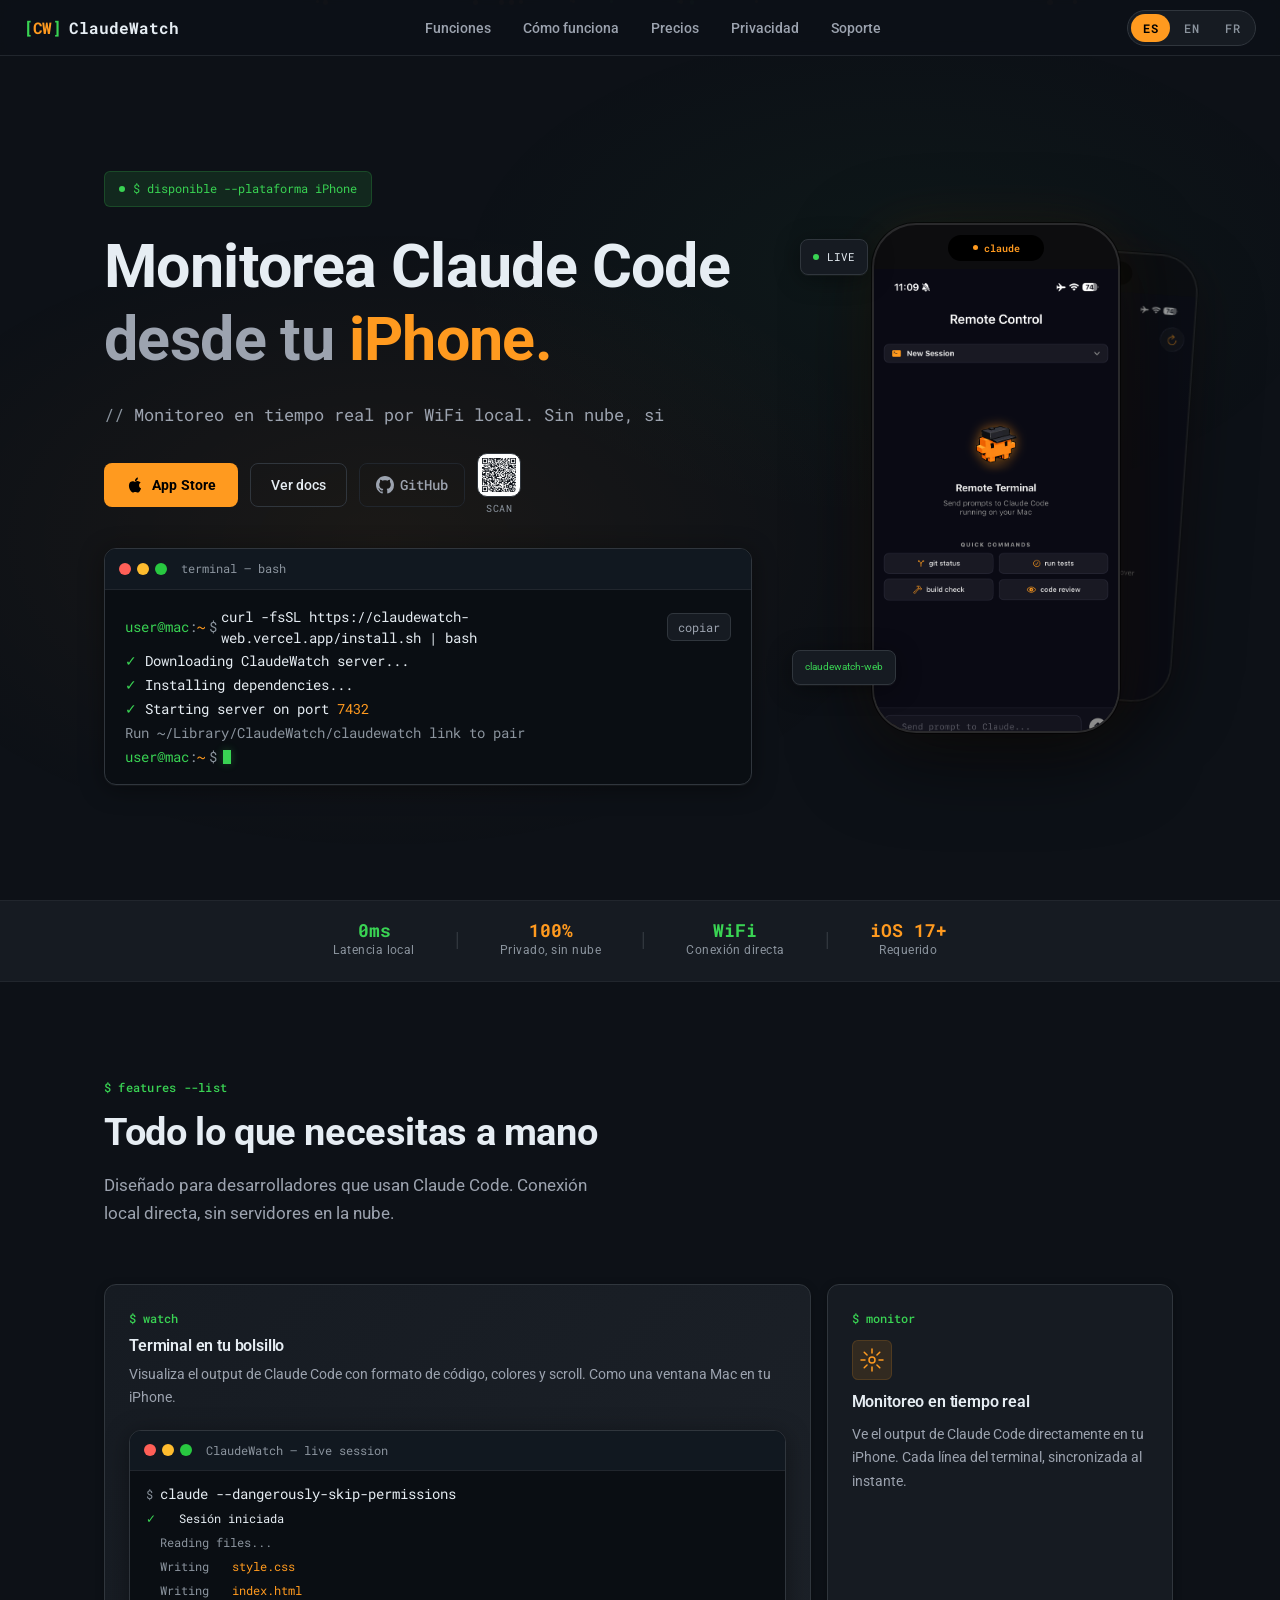
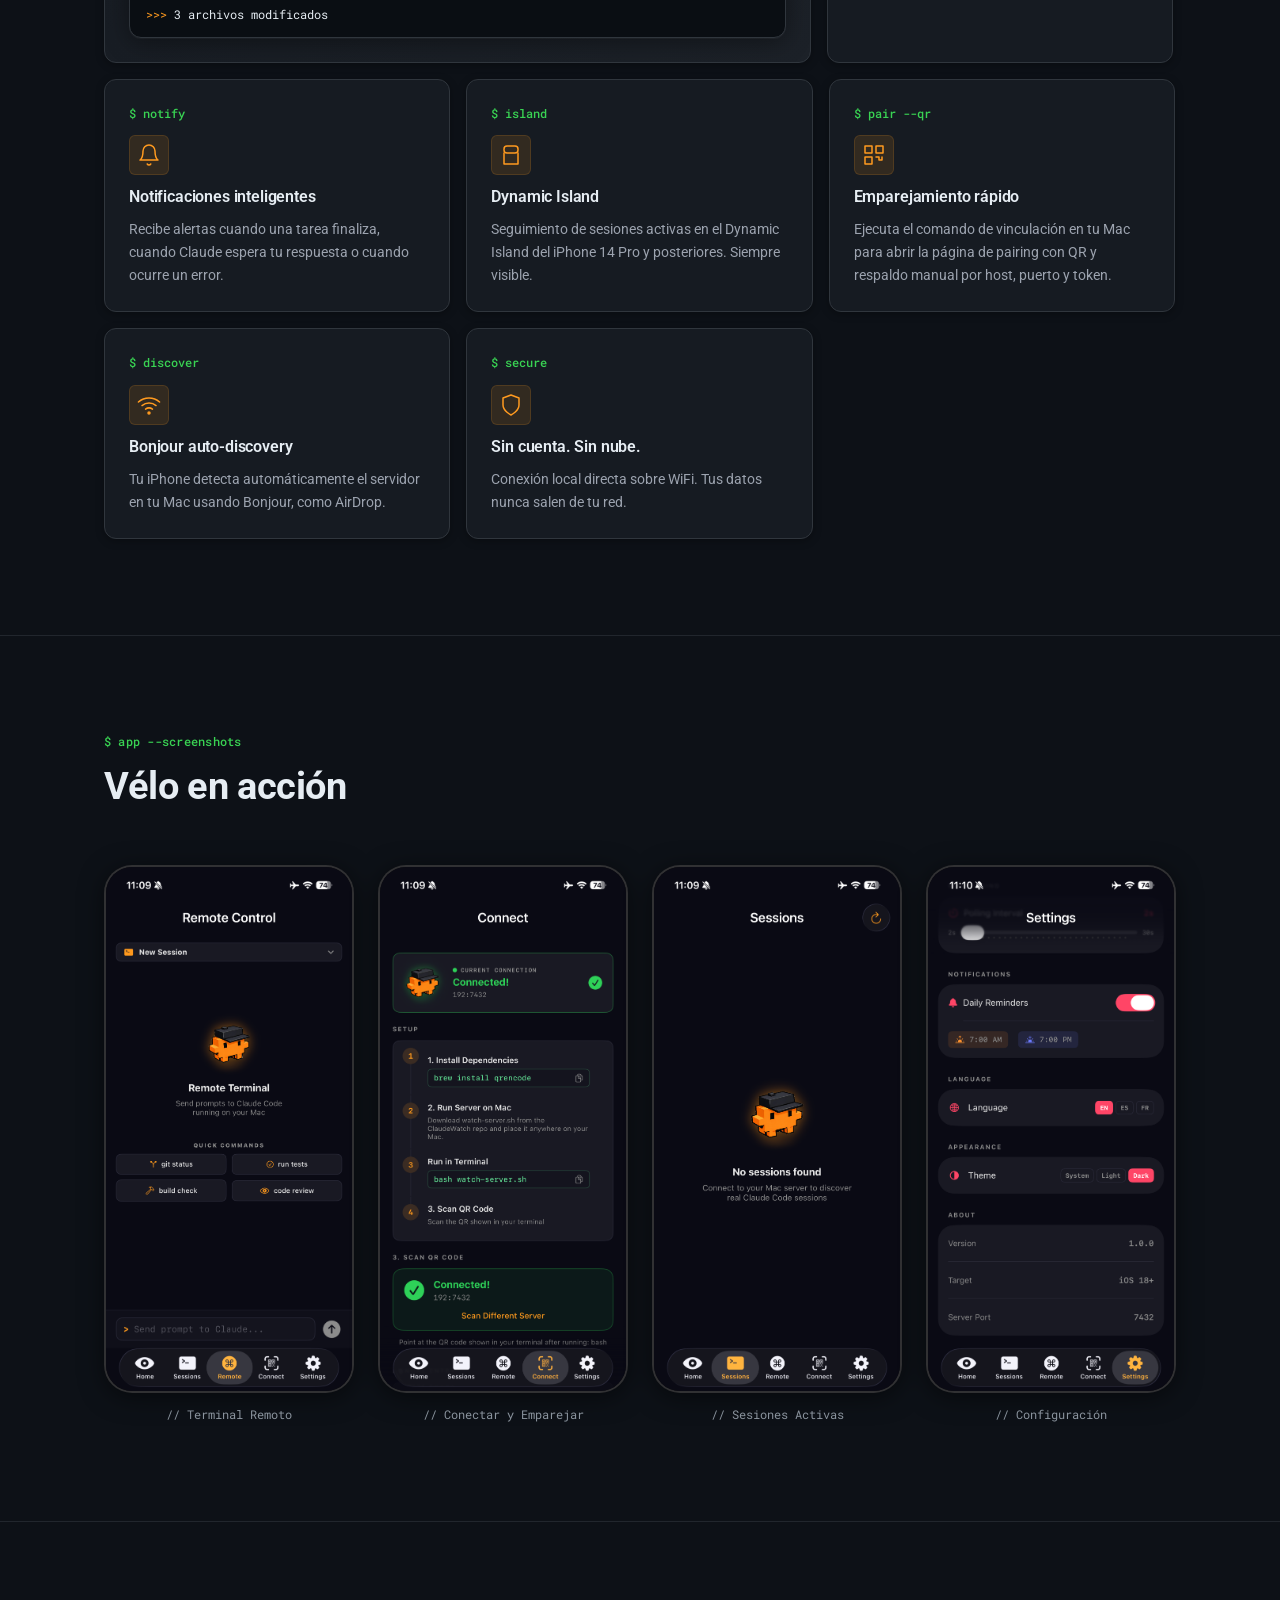
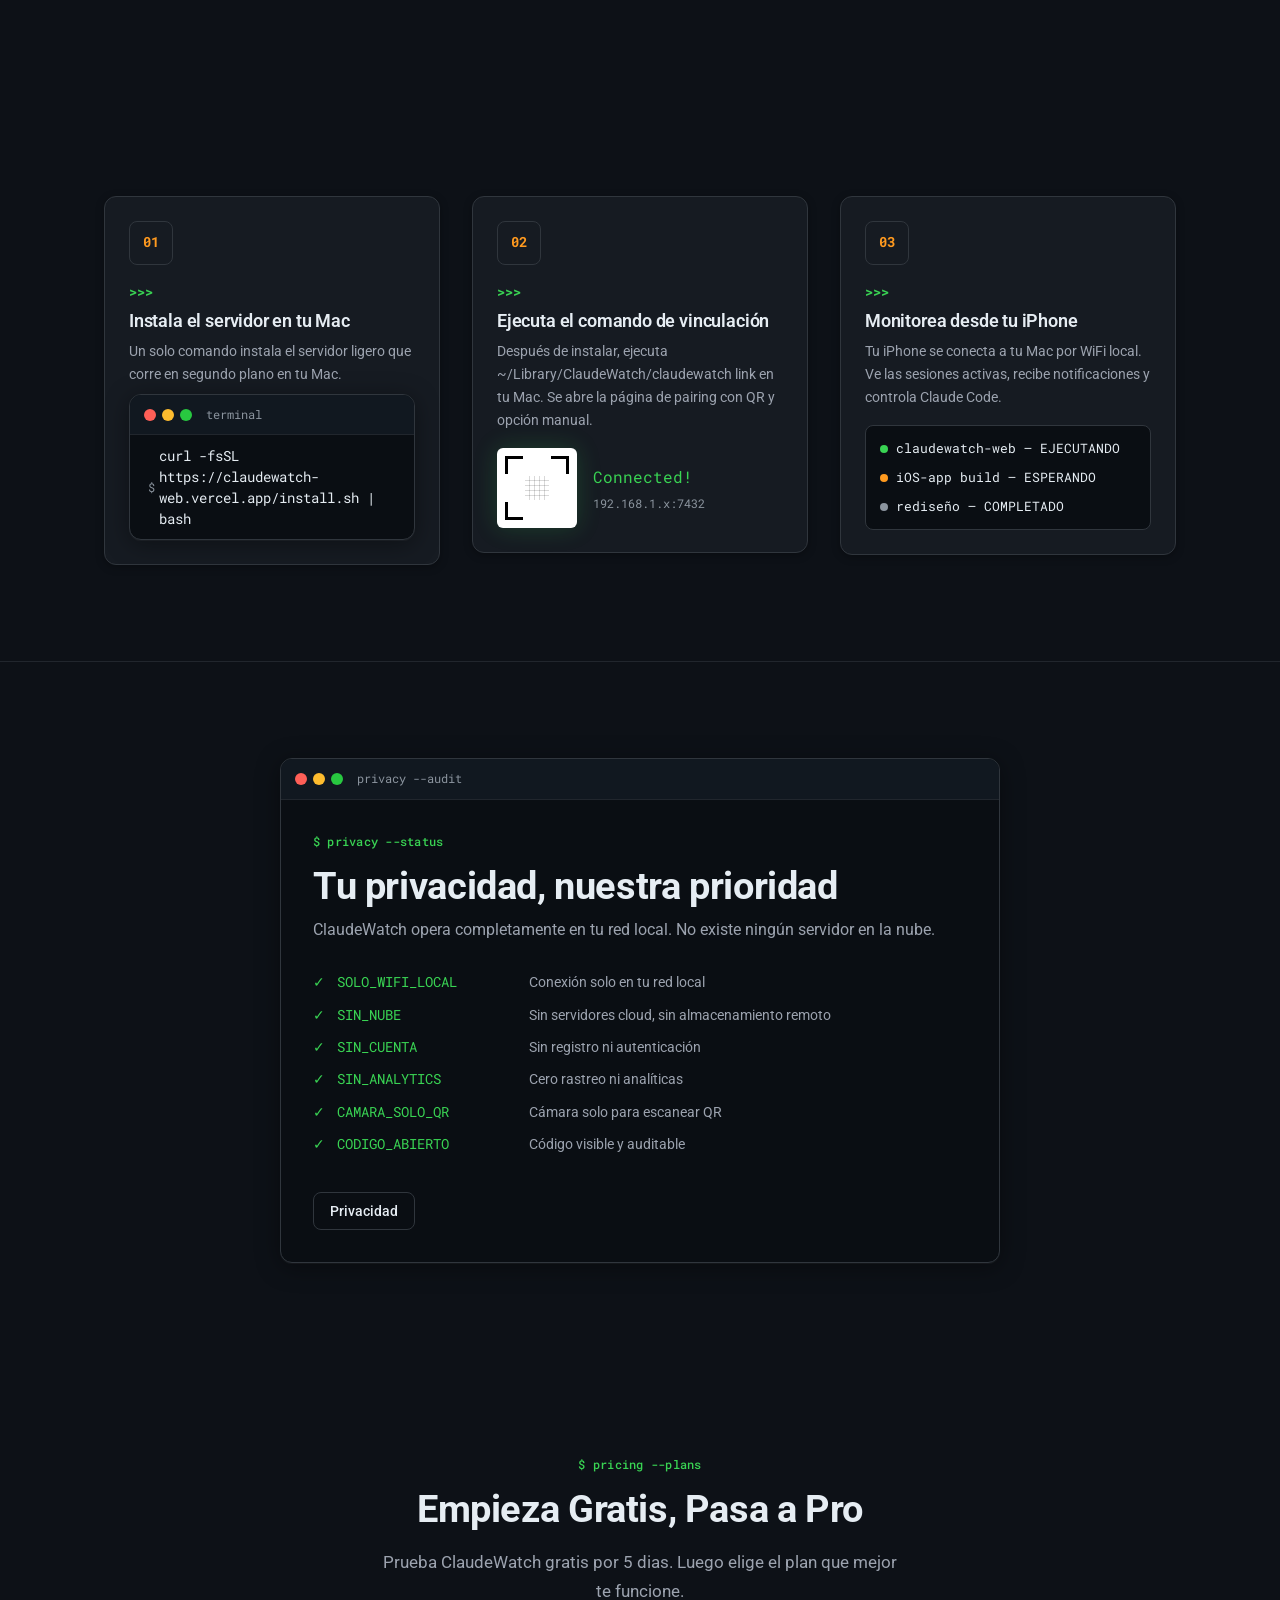
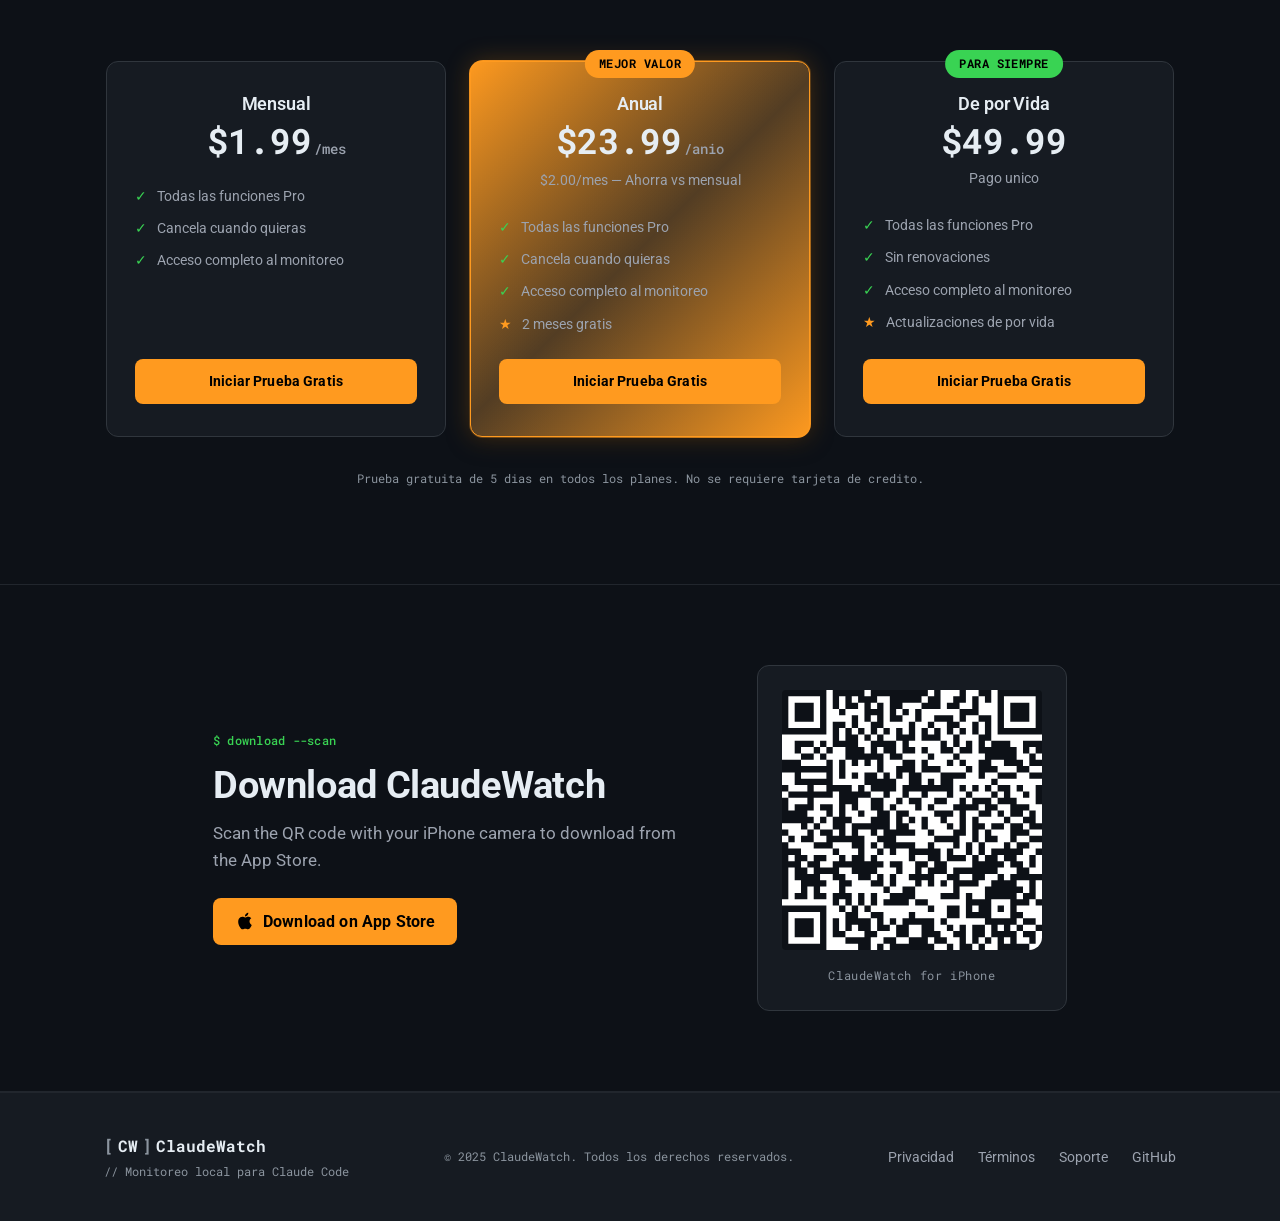
==== commit c71dce6d: "redesign: integrate QR as inline CTA button in hero row Co-Authored-By: Claude Opus 4.6 (1M context)" ====
--- a/index.html
+++ b/index.html
@@ -89,26 +89,17 @@
               </svg>
               GitHub
             </a>
-          </div>
-
-          <div class="hero-qr">
-            <div class="hero-qr-titlebar">
-              <span class="term-dot term-dot--red"></span>
-              <span class="term-dot term-dot--yellow"></span>
-              <span class="term-dot term-dot--green"></span>
-              <span class="hero-qr-titlebar-text">download — App Store</span>
-            </div>
-            <div class="hero-qr-body">
-              <a href="https://apps.apple.com/mx/app/claudewatch/id6760924403" target="_blank" rel="noopener" class="hero-qr-link" aria-label="QR Code - Download ClaudeWatch">
-                <svg class="hero-qr-svg" width="160" height="160" viewBox="0 0 41 41" xmlns="http://www.w3.org/2000/svg">
+
+            <a href="https://apps.apple.com/mx/app/claudewatch/id6760924403" target="_blank" rel="noopener" class="btn-qr" aria-label="Scan QR to download" title="Scan to download">
+              <span class="btn-qr-inner">
+                <svg width="36" height="36" viewBox="0 0 41 41" xmlns="http://www.w3.org/2000/svg">
                   <rect width="41" height="41" fill="#ffffff" rx="2"/>
                   <path d="M0,0H1V1H0zM1,0H2V1H1zM2,0H3V1H2zM3,0H4V1H3zM4,0H5V1H4zM5,0H6V1H5zM6,0H7V1H6zM8,0H9V1H8zM9,0H10V1H9zM10,0H11V1H10zM11,0H12V1H11zM12,0H13V1H12zM14,0H15V1H14zM15,0H16V1H15zM16,0H17V1H16zM17,0H18V1H17zM18,0H19V1H18zM19,0H20V1H19zM20,0H21V1H20zM21,0H22V1H21zM22,0H23V1H22zM24,0H25V1H24zM28,0H29V1H28zM31,0H32V1H31zM32,0H33V1H32zM34,0H35V1H34zM35,0H36V1H35zM36,0H37V1H36zM37,0H38V1H37zM38,0H39V1H38zM39,0H40V1H39zM40,0H41V1H40zM0,1H1V2H0zM6,1H7V2H6zM8,1H9V2H8zM10,1H11V2H10zM12,1H13V2H12zM13,1H14V2H13zM14,1H15V2H14zM17,1H18V2H17zM18,1H19V2H18zM19,1H20V2H19zM20,1H21V2H20zM21,1H22V2H21zM23,1H24V2H23zM24,1H25V2H24zM27,1H28V2H27zM28,1H29V2H28zM30,1H31V2H30zM32,1H33V2H32zM34,1H35V2H34zM40,1H41V2H40zM0,2H1V3H0zM2,2H3V3H2zM3,2H4V3H3zM4,2H5V3H4zM6,2H7V3H6zM8,2H9V3H8zM10,2H11V3H10zM11,2H12V3H11zM13,2H14V3H13zM15,2H16V3H15zM17,2H18V3H17zM18,2H19V3H18zM22,2H23V3H22zM23,2H24V3H23zM24,2H25V3H24zM26,2H27V3H26zM27,2H28V3H27zM30,2H31V3H30zM34,2H35V3H34zM36,2H37V3H36zM37,2H38V3H37zM38,2H39V3H38zM40,2H41V3H40zM0,3H1V4H0zM2,3H3V4H2zM3,3H4V4H3zM4,3H5V4H4zM6,3H7V4H6zM9,3H10V4H9zM13,3H14V4H13zM14,3H15V4H14zM15,3H16V4H15zM17,3H18V4H17zM19,3H20V4H19zM21,3H22V4H21zM28,3H29V4H28zM29,3H30V4H29zM30,3H31V4H30zM34,3H35V4H34zM36,3H37V4H36zM37,3H38V4H37zM38,3H39V4H38zM40,3H41V4H40zM0,4H1V5H0zM2,4H3V5H2zM3,4H4V5H3zM4,4H5V5H4zM6,4H7V5H6zM11,4H12V5H11zM13,4H14V5H13zM15,4H16V5H15zM17,4H18V5H17zM18,4H19V5H18zM21,4H22V5H21zM24,4H25V5H24zM25,4H26V5H25zM26,4H27V5H26zM28,4H29V5H28zM31,4H32V5H31zM32,4H33V5H32zM34,4H35V5H34zM36,4H37V5H36zM37,4H38V5H37zM38,4H39V5H38zM40,4H41V5H40zM0,5H1V6H0zM6,5H7V6H6zM8,5H9V6H8zM9,5H10V6H9zM11,5H12V6H11zM14,5H15V6H14zM15,5H16V6H15zM20,5H21V6H20zM23,5H24V6H23zM26,5H27V6H26zM27,5H28V6H27zM30,5H31V6H30zM32,5H33V6H32zM34,5H35V6H34zM40,5H41V6H40zM0,6H1V7H0zM1,6H2V7H1zM2,6H3V7H2zM3,6H4V7H3zM4,6H5V7H4zM5,6H6V7H5zM6,6H7V7H6zM8,6H9V7H8zM10,6H11V7H10zM12,6H13V7H12zM14,6H15V7H14zM16,6H17V7H16zM18,6H19V7H18zM20,6H21V7H20zM22,6H23V7H22zM24,6H25V7H24zM26,6H27V7H26zM28,6H29V7H28zM30,6H31V7H30zM32,6H33V7H32zM34,6H35V7H34zM35,6H36V7H35zM36,6H37V7H36zM37,6H38V7H37zM38,6H39V7H38zM39,6H40V7H39zM40,6H41V7H40zM8,7H9V8H8zM10,7H11V8H10zM11,7H12V8H11zM13,7H14V8H13zM15,7H16V8H15zM18,7H19V8H18zM19,7H20V8H19zM20,7H21V8H20zM22,7H23V8H22zM23,7H24V8H23zM24,7H25V8H24zM27,7H28V8H27zM31,7H32V8H31zM32,7H33V8H32zM2,8H3V9H2zM3,8H4V9H3zM4,8H5V9H4zM6,8H7V9H6zM8,8H9V9H8zM9,8H10V9H9zM10,8H11V9H10zM11,8H12V9H11zM14,8H15V9H14zM15,8H16V9H15zM16,8H17V9H16zM17,8H18V9H17zM19,8H20V9H19zM25,8H26V9H25zM27,8H28V9H27zM29,8H30V9H29zM31,8H32V9H31zM33,8H34V9H33zM34,8H35V9H34zM35,8H36V9H35zM38,8H39V9H38zM39,8H40V9H39zM40,8H41V9H40zM2,9H3V10H2zM5,9H6V10H5zM7,9H8V10H7zM10,9H11V10H10zM11,9H12V10H11zM12,9H13V10H12zM14,9H15V10H14zM16,9H17V10H16zM17,9H18V10H17zM19,9H20V10H19zM20,9H21V10H20zM22,9H23V10H22zM25,9H26V10H25zM26,9H27V10H26zM28,9H29V10H28zM29,9H30V10H29zM31,9H32V10H31zM32,9H33V10H32zM33,9H34V10H33zM34,9H35V10H34zM35,9H36V10H35zM36,9H37V10H36zM38,9H39V10H38zM40,9H41V10H40zM3,10H4V11H3zM4,10H5V11H4zM6,10H7V11H6zM10,10H11V11H10zM11,10H12V11H11zM12,10H13V11H12zM13,10H14V11H13zM14,10H15V11H14zM15,10H16V11H15zM17,10H18V11H17zM18,10H19V11H18zM23,10H24V11H23zM27,10H28V11H27zM32,10H33V11H32zM33,10H34V11H33zM34,10H35V11H34zM35,10H36V11H35zM36,10H37V11H36zM39,10H40V11H39zM0,11H1V12H0zM1,11H2V12H1zM2,11H3V12H2zM7,11H8V12H7zM9,11H10V12H9zM11,11H12V12H11zM13,11H14V12H13zM15,11H16V12H15zM19,11H20V12H19zM20,11H21V12H20zM22,11H23V12H22zM26,11H27V12H26zM28,11H29V12H28zM31,11H32V12H31zM32,11H33V12H32zM35,11H36V12H35zM36,11H37V12H36zM37,11H38V12H37zM39,11H40V12H39zM40,11H41V12H40zM0,12H1V13H0zM1,12H2V13H1zM2,12H3V13H2zM3,12H4V13H3zM4,12H5V13H4zM5,12H6V13H5zM6,12H7V13H6zM7,12H8V13H7zM9,12H10V13H9zM15,12H16V13H15zM18,12H19V13H18zM19,12H20V13H19zM20,12H21V13H20zM22,12H23V13H22zM23,12H24V13H23zM24,12H25V13H24zM29,12H30V13H29zM31,12H32V13H31zM32,12H33V13H32zM33,12H34V13H33zM37,12H38V13H37zM38,12H39V13H38zM2,13H3V14H2zM7,13H8V14H7zM9,13H10V14H9zM11,13H12V14H11zM13,13H14V14H13zM14,13H15V14H14zM16,13H17V14H16zM18,13H19V14H18zM20,13H21V14H20zM21,13H22V14H21zM25,13H26V14H25zM26,13H27V14H26zM27,13H28V14H27zM28,13H29V14H28zM31,13H32V14H31zM34,13H35V14H34zM35,13H36V14H35zM36,13H37V14H36zM39,13H40V14H39zM40,13H41V14H40zM2,14H3V15H2zM3,14H4V15H3zM4,14H5V15H4zM5,14H6V15H5zM6,14H7V15H6zM7,14H8V15H7zM13,14H14V15H13zM14,14H15V15H14zM15,14H16V15H15zM16,14H17V15H16zM17,14H18V15H17zM20,14H21V15H20zM21,14H22V15H21zM23,14H24V15H23zM25,14H26V15H25zM26,14H27V15H26zM33,14H34V15H33zM0,15H1V16H0zM4,15H5V16H4zM7,15H8V16H7zM8,15H9V16H8zM9,15H10V16H9zM10,15H11V16H10zM12,15H13V16H12zM14,15H15V16H14zM15,15H16V16H15zM16,15H17V16H16zM17,15H18V16H17zM19,15H20V16H19zM20,15H21V16H20zM21,15H22V16H21zM22,15H23V16H22zM23,15H24V16H23zM24,15H25V16H24zM25,15H26V16H25zM26,15H27V16H26zM28,15H29V16H28zM30,15H31V16H30zM32,15H33V16H32zM34,15H35V16H34zM35,15H36V16H35zM37,15H38V16H37zM40,15H41V16H40zM1,16H2V17H1zM2,16H3V17H2zM3,16H4V17H3zM4,16H5V17H4zM5,16H6V17H5zM6,16H7V17H6zM7,16H8V17H7zM9,16H10V17H9zM10,16H11V17H10zM11,16H12V17H11zM12,16H13V17H12zM13,16H14V17H13zM16,16H17V17H16zM19,16H20V17H19zM22,16H23V17H22zM26,16H27V17H26zM29,16H30V17H29zM33,16H34V17H33zM35,16H36V17H35zM38,16H39V17H38zM40,16H41V17H40zM0,17H1V18H0zM4,17H5V18H4zM9,17H10V18H9zM10,17H11V18H10zM11,17H12V18H11zM14,17H15V18H14zM15,17H16V18H15zM18,17H19V18H18zM20,17H21V18H20zM21,17H22V18H21zM24,17H25V18H24zM25,17H26V18H25zM28,17H29V18H28zM30,17H31V18H30zM31,17H32V18H31zM32,17H33V18H32zM34,17H35V18H34zM35,17H36V18H35zM36,17H37V18H36zM40,17H41V18H40zM0,18H1V19H0zM2,18H3V19H2zM3,18H4V19H3zM4,18H5V19H4zM6,18H7V19H6zM7,18H8V19H7zM9,18H10V19H9zM11,18H12V19H11zM14,18H15V19H14zM15,18H16V19H15zM17,18H18V19H17zM21,18H22V19H21zM23,18H24V19H23zM27,18H28V19H27zM28,18H29V19H28zM29,18H30V19H29zM30,18H31V19H30zM32,18H33V19H32zM33,18H34V19H33zM36,18H37V19H36zM37,18H38V19H37zM38,18H39V19H38zM0,19H1V20H0zM1,19H2V20H1zM2,19H3V20H2zM3,19H4V20H3zM7,19H8V20H7zM9,19H10V20H9zM12,19H13V20H12zM15,19H16V20H15zM16,19H17V20H16zM18,19H20V20H18zM24,19H25V20H24zM25,19H26V20H25zM26,19H27V20H26zM28,19H29V20H28zM31,19H32V20H31zM32,19H33V20H32zM34,19H35V20H34zM36,19H37V20H36zM37,19H38V20H37zM39,19H40V20H39zM0,20H1V21H0zM1,20H2V21H1zM2,20H3V21H2zM3,20H4V21H3zM4,20H5V21H4zM6,20H7V21H6zM8,20H9V21H8zM9,20H10V21H9zM10,20H11V21H10zM14,20H15V21H14zM15,20H16V21H15zM16,20H17V21H16zM18,20H19V21H18zM20,20H21V21H20zM22,20H23V21H22zM25,20H26V21H25zM28,20H29V21H28zM30,20H31V21H30zM35,20H36V21H35zM38,20H39V21H38zM39,20H40V21H39zM3,21H4V22H3zM5,21H6V22H5zM8,21H9V22H8zM9,21H10V22H9zM11,21H12V22H11zM12,21H13V22H12zM13,21H14V22H13zM14,21H15V22H14zM15,21H16V22H15zM16,21H17V22H16zM18,21H19V22H18zM19,21H20V22H19zM22,21H23V22H22zM26,21H27V22H26zM28,21H29V22H28zM30,21H31V22H30zM31,21H32V22H31zM33,21H34V22H33zM34,21H35V22H34zM36,21H37V22H36zM37,21H38V22H37zM39,21H40V22H39zM40,21H41V22H40zM0,22H1V23H0zM4,22H5V23H4zM6,22H7V23H6zM7,22H8V23H7zM9,22H10V23H9zM11,22H12V23H11zM14,22H15V23H14zM16,22H17V23H16zM17,22H18V23H17zM18,22H19V23H18zM19,22H20V23H19zM20,22H21V23H20zM23,22H24V23H23zM27,22H28V23H27zM28,22H29V23H28zM30,22H31V23H30zM32,22H33V23H32zM36,22H37V23H36zM37,22H38V23H37zM38,22H39V23H38zM1,23H2V24H1zM3,23H4V24H3zM4,23H5V24H4zM7,23H8V24H7zM8,23H9V24H8zM9,23H10V24H9zM10,23H11V24H10zM11,23H12V24H11zM12,23H13V24H12zM15,23H16V24H15zM16,23H17V24H16zM17,23H18V24H17zM24,23H25V24H24zM25,23H26V24H25zM26,23H27V24H26zM27,23H28V24H27zM30,23H31V24H30zM32,23H33V24H32zM33,23H34V24H33zM36,23H37V24H36zM39,23H40V24H39zM40,23H41V24H40zM0,24H1V25H0zM5,24H6V25H5zM6,24H7V25H6zM7,24H8V25H7zM11,24H12V25H11zM12,24H13V25H12zM14,24H15V25H14zM16,24H17V25H16zM17,24H18V25H17zM18,24H19V25H18zM19,24H20V25H19zM20,24H21V25H20zM23,24H24V25H23zM27,24H28V25H27zM29,24H30V25H29zM31,24H32V25H31zM35,24H36V25H35zM37,24H38V25H37zM38,24H39V25H38zM0,25H1V26H0zM1,25H2V26H1zM2,25H3V26H2zM8,25H9V26H8zM12,25H13V26H12zM15,25H16V26H15zM17,25H18V26H17zM20,25H21V26H20zM21,25H22V26H21zM22,25H23V26H22zM23,25H24V26H23zM24,25H25V26H24zM26,25H27V26H26zM29,25H30V26H29zM31,25H32V26H31zM33,25H34V26H33zM34,25H35V26H34zM35,25H36V26H35zM36,25H37V26H36zM37,25H38V26H37zM40,25H41V26H40zM0,26H1V27H0zM2,26H3V27H2zM3,26H4V27H3zM5,26H6V27H5zM6,26H7V27H6zM9,26H10V27H9zM11,26H12V27H11zM12,26H13V27H12zM14,26H15V27H14zM20,26H21V27H20zM23,26H24V27H23zM24,26H25V27H24zM26,26H27V27H26zM27,26H28V27H27zM28,26H29V27H28zM30,26H31V27H30zM32,26H33V27H32zM33,26H34V27H33zM35,26H36V27H35zM36,26H37V27H36zM39,26H40V27H39zM0,27H1V28H0zM1,27H2V28H1zM2,27H3V28H2zM4,27H5V28H4zM5,27H6V28H5zM8,27H9V28H8zM9,27H10V28H9zM10,27H11V28H10zM11,27H12V28H11zM12,27H13V28H12zM13,27H14V28H13zM14,27H15V28H14zM15,27H16V28H15zM17,27H18V28H17zM18,27H19V28H18zM21,27H22V28H21zM22,27H23V28H22zM24,27H25V28H24zM25,27H26V28H25zM30,27H31V28H30zM31,27H32V28H31zM32,27H33V28H32zM33,27H34V28H33zM34,27H35V28H34zM36,27H37V28H36zM37,27H38V28H37zM39,27H40V28H39zM0,28H1V29H0zM2,28H3V29H2zM3,28H4V29H3zM5,28H6V29H5zM6,28H7V29H6zM7,28H8V29H7zM8,28H9V29H8zM11,28H12V29H11zM12,28H13V29H12zM13,28H14V29H13zM14,28H15V29H14zM18,28H19V29H18zM21,28H22V29H21zM23,28H24V29H23zM24,28H25V29H24zM25,28H26V29H25zM27,28H28V29H27zM28,28H29V29H28zM29,28H30V29H29zM30,28H31V29H30zM31,28H32V29H31zM32,28H33V29H32zM33,28H34V29H33zM37,28H38V29H37zM38,28H39V29H38zM0,29H1V30H0zM2,29H3V30H2zM3,29H4V30H3zM4,29H5V30H4zM5,29H6V30H5zM8,29H9V30H8zM9,29H10V30H9zM12,29H13V30H12zM13,29H14V30H13zM15,29H16V30H15zM17,29H18V30H17zM20,29H21V30H20zM21,29H22V30H21zM22,29H23V30H22zM23,29H24V30H23zM26,29H27V30H26zM27,29H28V30H27zM30,29H31V30H30zM31,29H32V30H31zM34,29H35V30H34zM36,29H37V30H36zM37,29H38V30H37zM38,29H39V30H38zM39,29H40V30H39zM40,29H41V30H40zM0,30H1V31H0zM3,30H4V31H3zM4,30H5V31H4zM5,30H6V31H5zM6,30H7V31H6zM9,30H10V31H9zM10,30H11V31H10zM14,30H15V31H14zM15,30H16V31H15zM17,30H18V31H17zM21,30H22V31H21zM23,30H24V31H23zM25,30H26V31H25zM27,30H28V31H27zM28,30H29V31H28zM29,30H30V31H29zM30,30H31V31H30zM33,30H34V31H33zM34,30H35V31H34zM35,30H36V31H35zM36,30H37V31H36zM39,30H40V31H39zM0,31H1V32H0zM3,31H4V32H3zM5,31H6V32H5zM9,31H10V32H9zM16,31H17V32H16zM19,31H20V32H19zM20,31H21V32H20zM27,31H28V32H27zM32,31H33V32H32zM33,31H34V32H33zM34,31H35V32H34zM35,31H36V32H35zM36,31H37V32H36zM37,31H38V32H37zM39,31H40V32H39zM0,32H1V33H0zM2,32H3V33H2zM3,32H4V33H3zM5,32H6V33H5zM6,32H7V33H6zM8,32H9V33H8zM9,32H10V33H9zM10,32H11V33H10zM12,32H13V33H12zM14,32H15V33H14zM17,32H18V33H17zM18,32H19V33H18zM19,32H20V33H19zM20,32H21V33H20zM25,32H26V33H25zM26,32H27V33H26zM27,32H28V33H27zM29,32H30V33H29zM32,32H33V33H32zM33,32H34V33H33zM34,32H35V33H34zM35,32H36V33H35zM36,32H37V33H36zM38,32H39V33H38zM39,32H40V33H39zM8,33H9V34H8zM10,33H11V34H10zM12,33H13V34H12zM14,33H15V34H14zM16,33H17V34H16zM17,33H18V34H17zM18,33H19V34H18zM19,33H20V34H19zM21,33H22V34H21zM22,33H23V34H22zM29,33H30V34H29zM30,33H31V34H30zM31,33H32V34H31zM32,33H33V34H32zM36,33H37V34H36zM37,33H38V34H37zM38,33H39V34H38zM40,33H41V34H40zM0,34H1V35H0zM1,34H2V35H1zM2,34H3V35H2zM3,34H4V35H3zM4,34H5V35H4zM5,34H6V35H5zM6,34H7V35H6zM9,34H10V35H9zM11,34H12V35H11zM13,34H14V35H13zM23,34H24V35H23zM26,34H27V35H26zM27,34H28V35H27zM29,34H30V35H29zM31,34H32V35H31zM32,34H33V35H32zM34,34H35V35H34zM36,34H37V35H36zM0,35H1V36H0zM6,35H7V36H6zM10,35H11V36H10zM11,35H12V36H11zM14,35H15V36H14zM15,35H16V36H15zM20,35H21V36H20zM26,35H27V36H26zM27,35H28V36H27zM29,35H30V36H29zM30,35H31V36H30zM31,35H32V36H31zM32,35H33V36H32zM36,35H37V36H36zM37,35H38V36H37zM0,36H1V37H0zM2,36H3V37H2zM3,36H4V37H3zM4,36H5V37H4zM6,36H7V37H6zM8,36H9V37H8zM10,36H11V37H10zM11,36H12V37H11zM12,36H13V37H12zM13,36H14V37H13zM15,36H16V37H15zM17,36H18V37H17zM19,36H20V37H19zM20,36H21V37H20zM21,36H22V37H21zM22,36H23V37H22zM23,36H24V37H23zM25,36H26V37H25zM32,36H33V37H32zM33,36H34V37H33zM34,36H35V37H34zM35,36H36V37H35zM36,36H37V37H36zM38,36H39V37H38zM39,36H40V37H39zM0,37H1V38H0zM2,37H3V38H2zM3,37H4V38H3zM4,37H5V38H4zM6,37H7V38H6zM8,37H9V38H8zM10,37H11V38H10zM12,37H13V38H12zM13,37H14V38H13zM15,37H16V38H15zM16,37H17V38H16zM18,37H19V38H18zM19,37H20V38H19zM22,37H23V38H22zM23,37H24V38H23zM26,37H27V38H26zM28,37H29V38H28zM30,37H31V38H30zM31,37H32V38H31zM33,37H34V38H33zM35,37H36V38H35zM37,37H38V38H37zM40,37H41V38H40zM0,38H1V39H0zM2,38H3V39H2zM3,38H4V39H3zM4,38H5V39H4zM6,38H7V39H6zM8,38H9V39H8zM9,38H10V39H9zM13,38H14V39H13zM14,38H15V39H14zM18,38H19V39H18zM19,38H20V39H19zM22,38H23V39H22zM23,38H24V39H23zM24,38H25V39H24zM27,38H28V39H27zM28,38H29V39H28zM30,38H31V39H30zM31,38H32V39H31zM33,38H34V39H33zM34,38H35V39H34zM35,38H36V39H35zM36,38H37V39H36zM38,38H39V39H38zM39,38H40V39H39zM0,39H1V40H0zM6,39H7V40H6zM10,39H11V40H10zM11,39H12V40H11zM12,39H13V40H12zM13,39H14V40H13zM16,39H17V40H16zM17,39H18V40H17zM20,39H21V40H20zM21,39H22V40H21zM22,39H23V40H22zM24,39H25V40H24zM25,39H26V40H25zM28,39H29V40H28zM30,39H31V40H30zM32,39H33V40H32zM34,39H35V40H34zM36,39H37V40H36zM39,39H40V40H39zM0,40H1V41H0zM1,40H2V41H1zM2,40H3V41H2zM3,40H4V41H3zM4,40H5V41H4zM5,40H6V41H5zM6,40H7V41H6zM12,40H13V41H12zM13,40H14V41H13zM15,40H16V41H15zM17,40H18V41H17zM18,40H19V41H18zM19,40H20V41H19zM20,40H21V41H20zM21,40H22V41H21zM22,40H23V41H22zM23,40H24V41H23zM26,40H27V41H26zM28,40H29V41H28zM29,40H30V41H29zM31,40H32V41H31zM34,40H35V41H34zM35,40H36V41H35zM36,40H37V41H36zM37,40H38V41H37zM38,40H39V41H38z" fill="#0D1117"/>
                 </svg>
-              </a>
-              <span class="hero-qr-label mono" data-i18n="hero_qr_label">Scan with iPhone to download</span>
-            </div>
-          </div>
-
+              </span>
+              <span class="btn-qr-label">Scan</span>
+            </a>
+          </div>
           <div class="term-window term-window--hero">
             <div class="term-titlebar">
               <span class="term-dot term-dot--red"></span>
--- a/style.css
+++ b/style.css
@@ -435,76 +435,53 @@
   color: var(--text);
 }
 
-/* ─── Hero QR ────────────────────────────────────────── */
-.hero-qr {
-  margin-top: 1.5rem;
-  background: var(--bg-card);
+/* ─── Hero QR Button ────────────────────────────────── */
+.btn-qr {
+  display: inline-flex;
+  flex-direction: column;
+  align-items: center;
+  gap: 4px;
+  text-decoration: none;
+  position: relative;
+}
+
+.btn-qr-inner {
+  display: flex;
+  align-items: center;
+  justify-content: center;
+  width: 44px;
+  height: 44px;
+  background: #ffffff;
+  border-radius: 10px;
+  padding: 4px;
   border: 1px solid var(--border);
-  border-radius: var(--r-lg);
-  overflow: hidden;
-  width: fit-content;
-  transition: border-color var(--t), box-shadow var(--t);
-}
-
-.hero-qr:hover {
+  transition: all var(--t);
+  line-height: 0;
+}
+
+.btn-qr-inner svg {
+  display: block;
+  width: 36px;
+  height: 36px;
+}
+
+.btn-qr:hover .btn-qr-inner {
   border-color: var(--orange);
-  box-shadow: 0 0 24px var(--orange-dim), 0 0 48px rgba(255, 154, 31, 0.06);
-}
-
-.hero-qr-titlebar {
-  display: flex;
-  align-items: center;
-  gap: 6px;
-  padding: 8px 12px;
-  background: var(--bg-card-2);
-  border-bottom: 1px solid var(--border-dim);
-}
-
-.hero-qr-titlebar-text {
+  box-shadow: 0 0 16px var(--orange-dim), 0 0 32px rgba(255, 154, 31, 0.08);
+  transform: translateY(-1px);
+}
+
+.btn-qr-label {
   font-family: var(--font-mono);
-  font-size: 0.7rem;
-  color: var(--text-dim);
-  margin-left: 8px;
-}
-
-.hero-qr-body {
-  display: flex;
-  flex-direction: column;
-  align-items: center;
-  padding: 1.25rem;
-  gap: 1rem;
-}
-
-.hero-qr-link {
-  display: block;
-  line-height: 0;
-  flex-shrink: 0;
-  padding: 8px;
-  background: #ffffff;
-  border-radius: 8px;
-}
-
-.hero-qr-svg {
-  width: 160px;
-  height: 160px;
-  min-width: 160px;
-  max-width: 160px;
-  display: block;
-}
-
-.hero-qr-label {
-  font-size: 0.72rem;
+  font-size: 0.6rem;
   color: var(--text-dim);
   letter-spacing: 0.05em;
-}
-
-@media (max-width: 768px) {
-  .hero-qr-svg {
-    width: 140px;
-    height: 140px;
-    min-width: 140px;
-    max-width: 140px;
-  }
+  text-transform: uppercase;
+  transition: color var(--t);
+}
+
+.btn-qr:hover .btn-qr-label {
+  color: var(--orange);
 }
 
 /* ─── Hero Terminal ──────────────────────────────────── */
@@ -1608,12 +1585,6 @@
     gap: 16px;
   }
 
-  .hero-qr-svg {
-    width: 130px;
-    height: 130px;
-    min-width: 130px;
-    max-width: 130px;
-  }
 
   .pricing-grid {
     flex-direction: column;
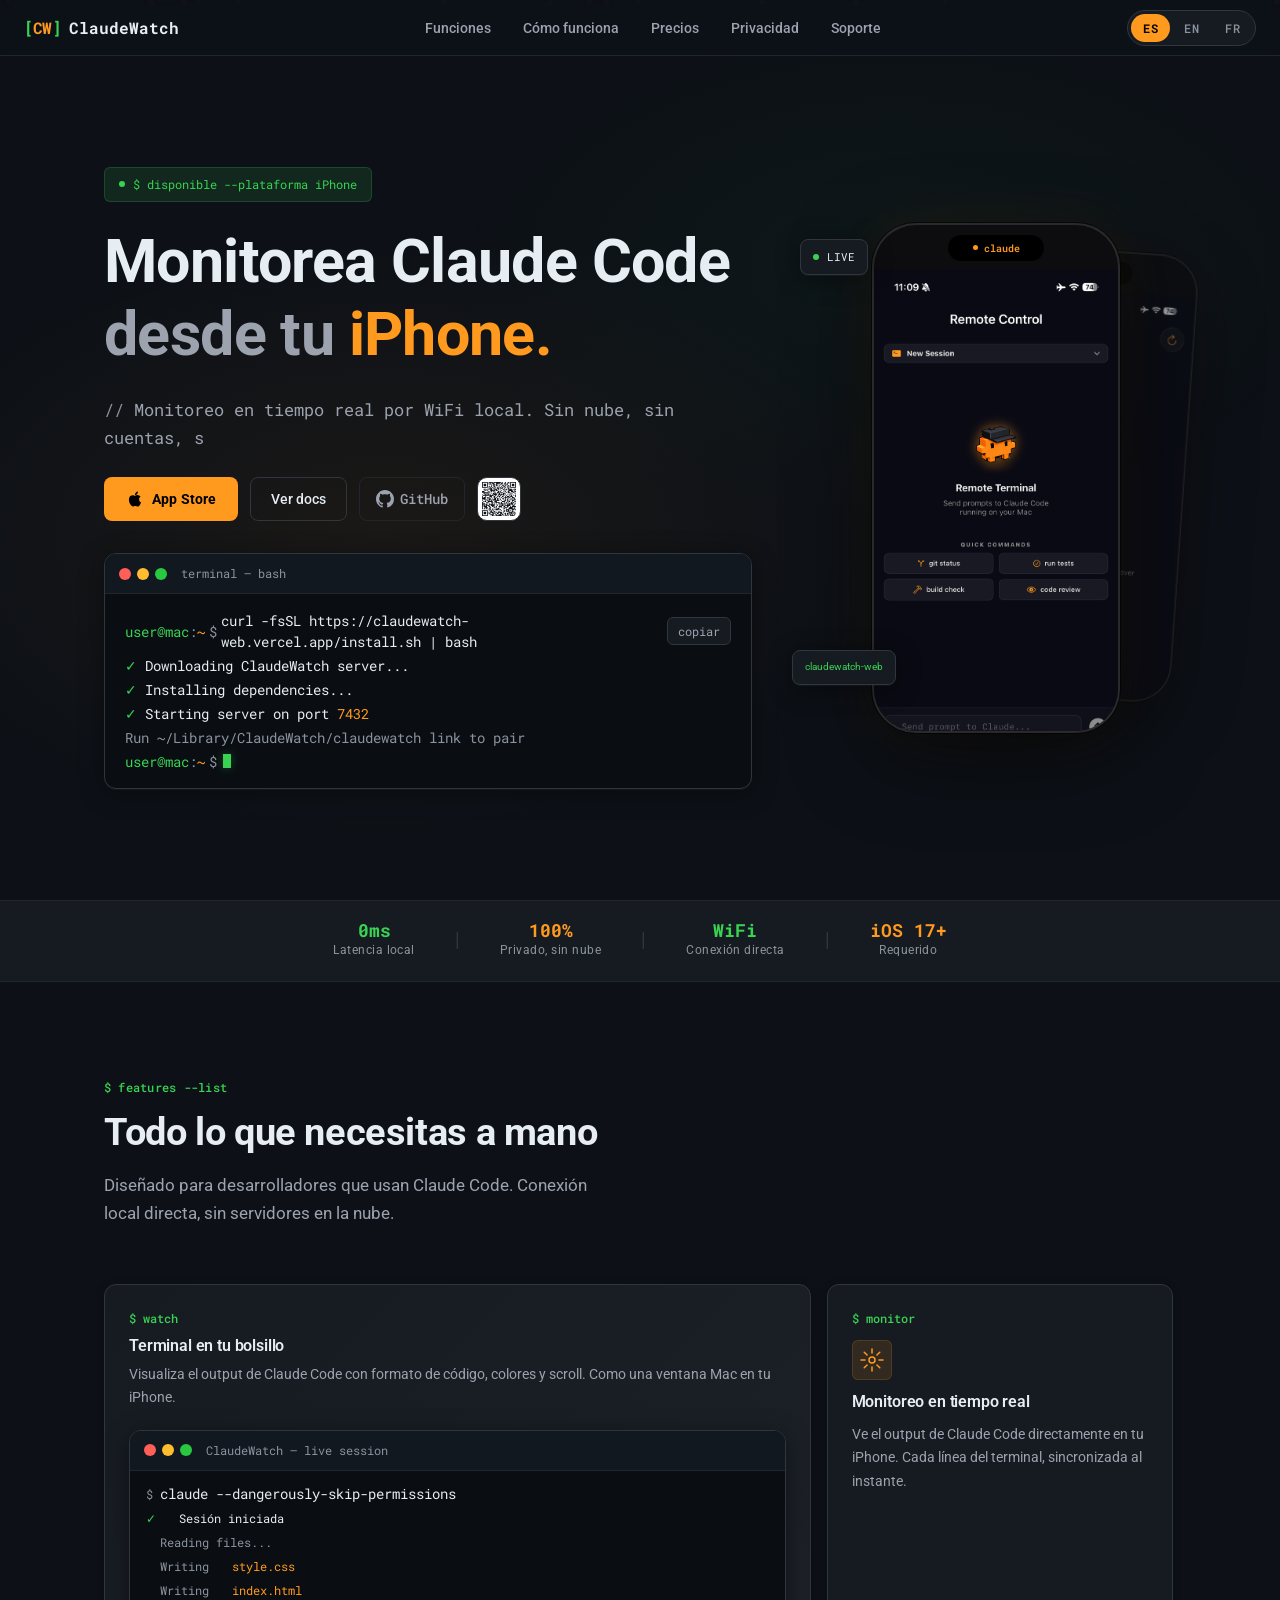
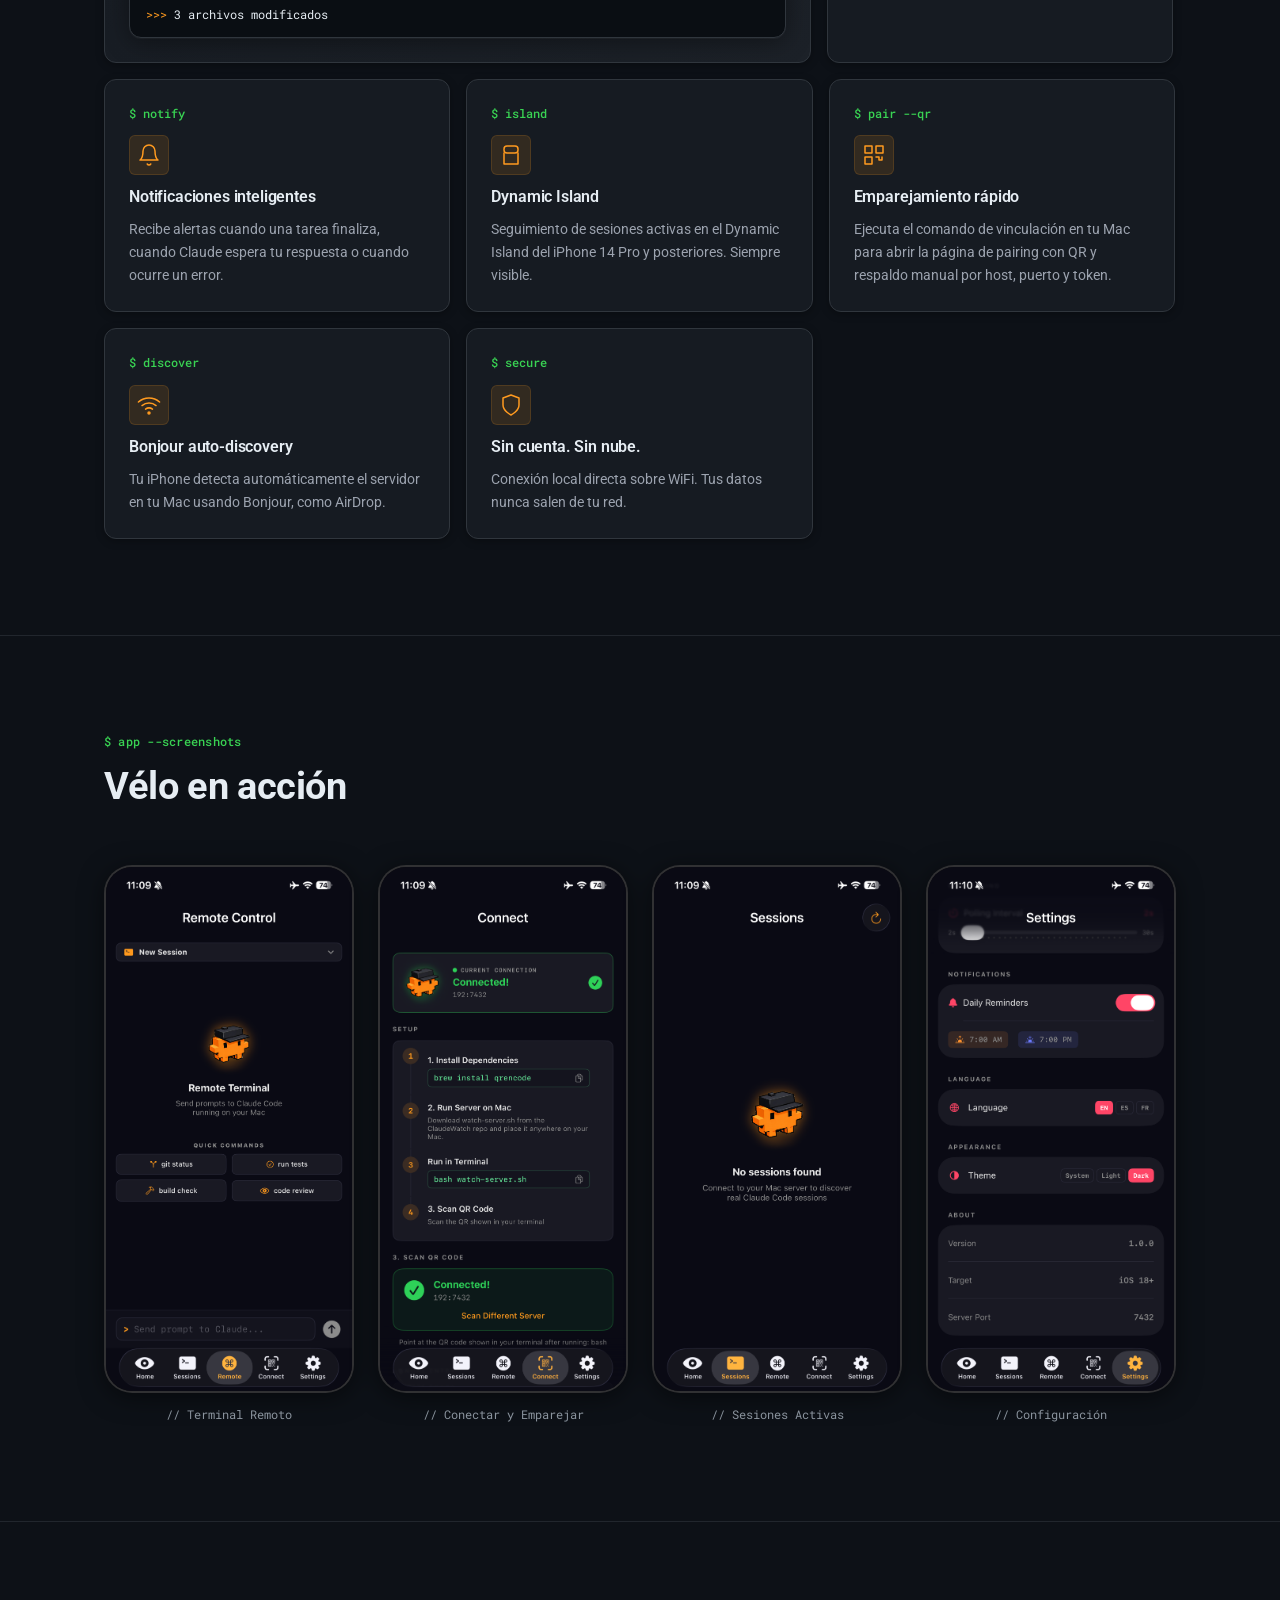
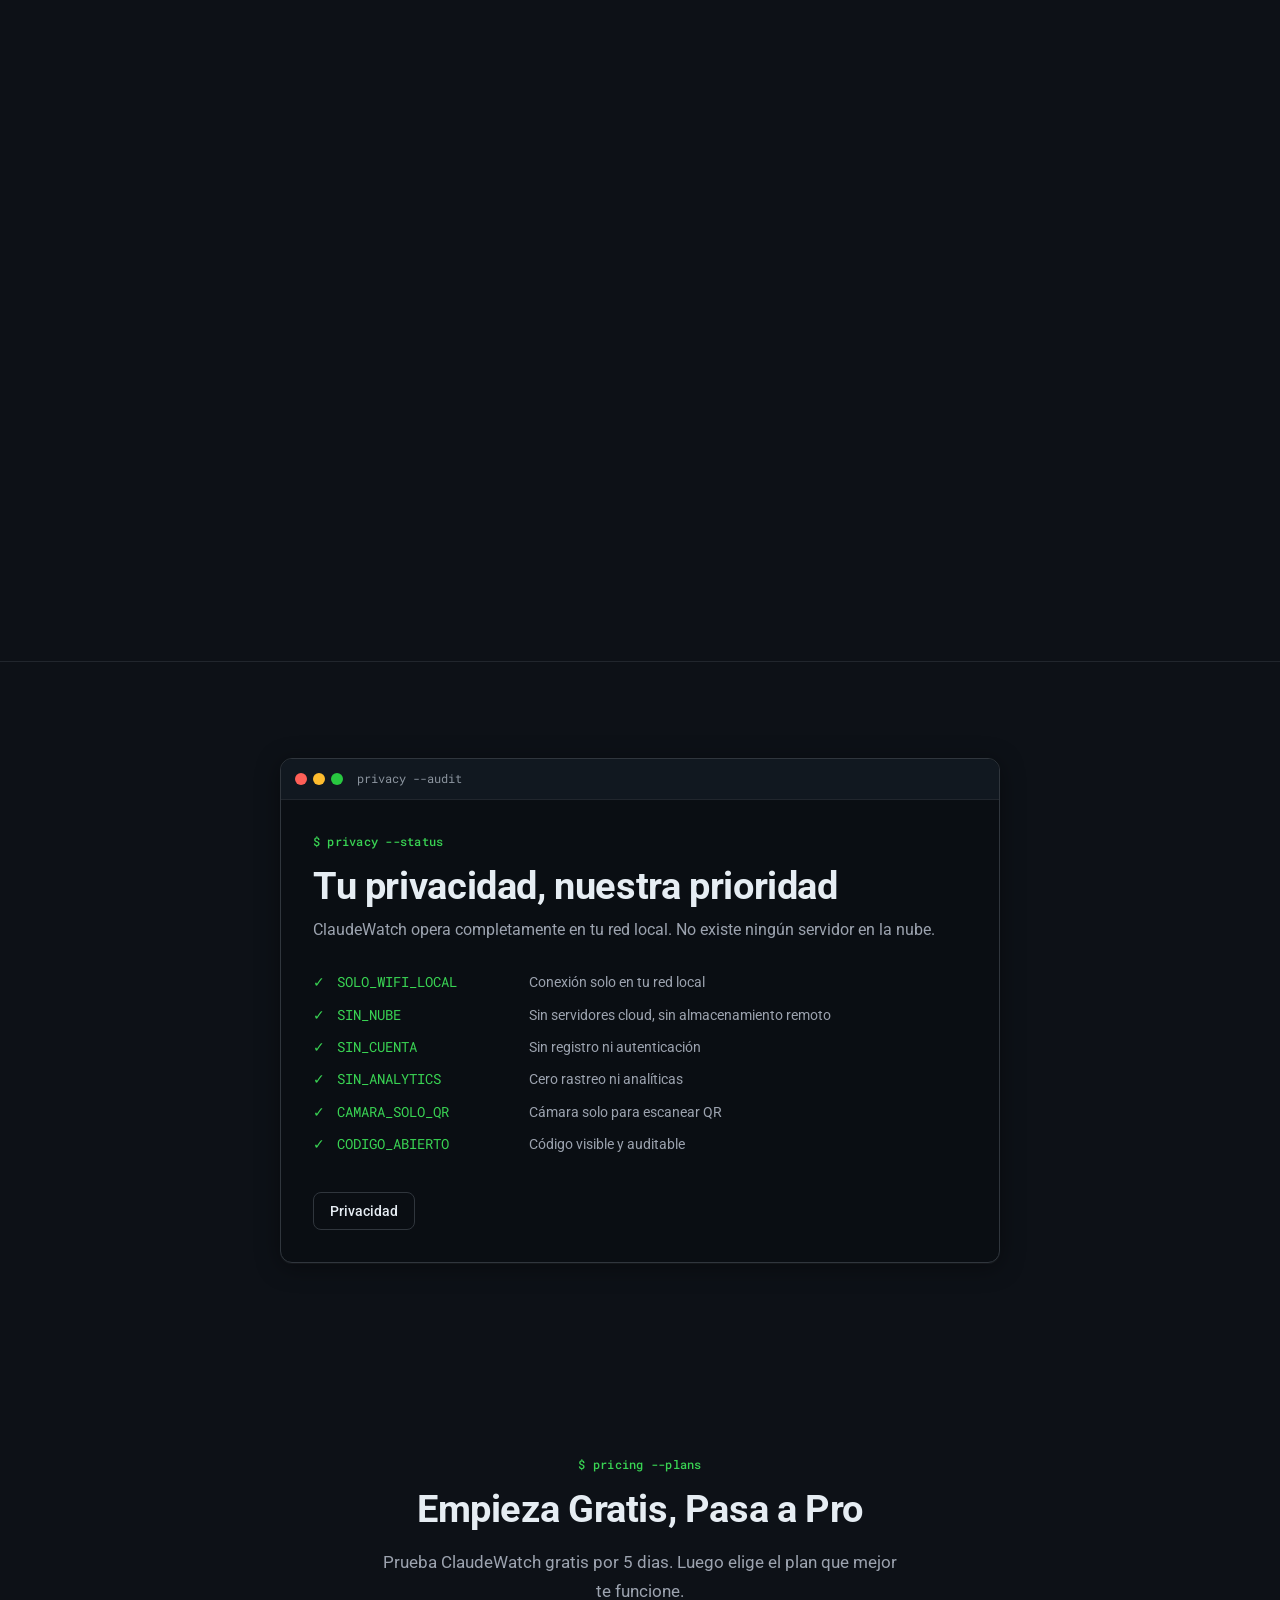
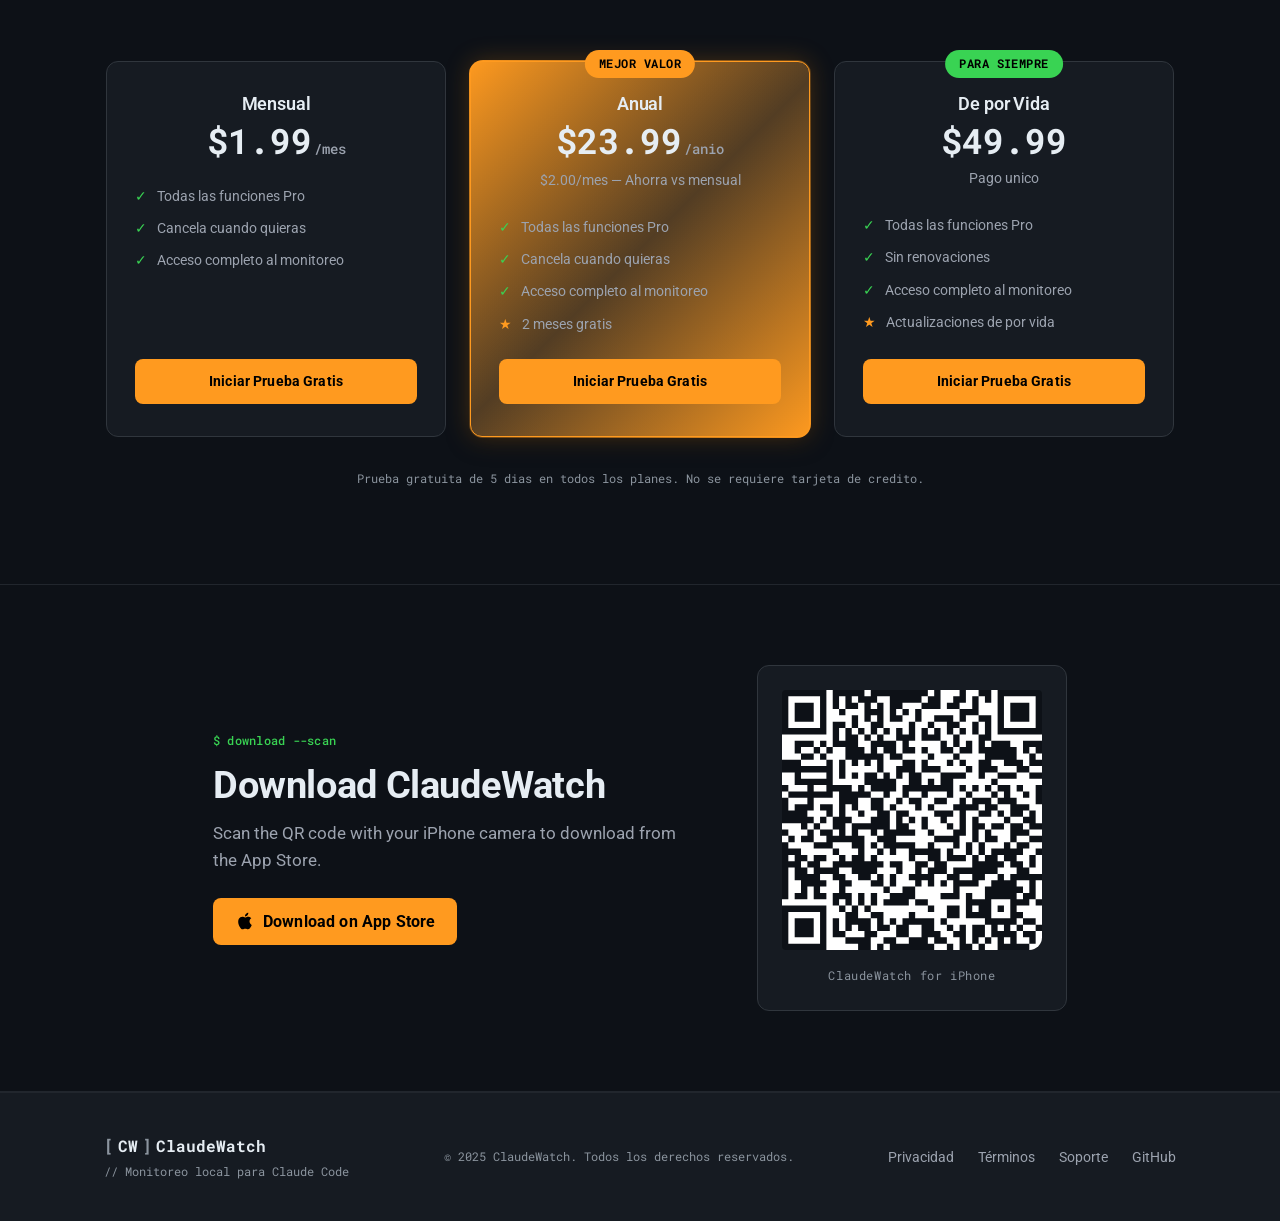
==== commit b2d76159: "fix: remove Scan label, add hover-expand QR to scannable size On hover the QR pops up larger (160px)" ====
--- a/index.html
+++ b/index.html
@@ -97,7 +97,6 @@
                   <path d="M0,0H1V1H0zM1,0H2V1H1zM2,0H3V1H2zM3,0H4V1H3zM4,0H5V1H4zM5,0H6V1H5zM6,0H7V1H6zM8,0H9V1H8zM9,0H10V1H9zM10,0H11V1H10zM11,0H12V1H11zM12,0H13V1H12zM14,0H15V1H14zM15,0H16V1H15zM16,0H17V1H16zM17,0H18V1H17zM18,0H19V1H18zM19,0H20V1H19zM20,0H21V1H20zM21,0H22V1H21zM22,0H23V1H22zM24,0H25V1H24zM28,0H29V1H28zM31,0H32V1H31zM32,0H33V1H32zM34,0H35V1H34zM35,0H36V1H35zM36,0H37V1H36zM37,0H38V1H37zM38,0H39V1H38zM39,0H40V1H39zM40,0H41V1H40zM0,1H1V2H0zM6,1H7V2H6zM8,1H9V2H8zM10,1H11V2H10zM12,1H13V2H12zM13,1H14V2H13zM14,1H15V2H14zM17,1H18V2H17zM18,1H19V2H18zM19,1H20V2H19zM20,1H21V2H20zM21,1H22V2H21zM23,1H24V2H23zM24,1H25V2H24zM27,1H28V2H27zM28,1H29V2H28zM30,1H31V2H30zM32,1H33V2H32zM34,1H35V2H34zM40,1H41V2H40zM0,2H1V3H0zM2,2H3V3H2zM3,2H4V3H3zM4,2H5V3H4zM6,2H7V3H6zM8,2H9V3H8zM10,2H11V3H10zM11,2H12V3H11zM13,2H14V3H13zM15,2H16V3H15zM17,2H18V3H17zM18,2H19V3H18zM22,2H23V3H22zM23,2H24V3H23zM24,2H25V3H24zM26,2H27V3H26zM27,2H28V3H27zM30,2H31V3H30zM34,2H35V3H34zM36,2H37V3H36zM37,2H38V3H37zM38,2H39V3H38zM40,2H41V3H40zM0,3H1V4H0zM2,3H3V4H2zM3,3H4V4H3zM4,3H5V4H4zM6,3H7V4H6zM9,3H10V4H9zM13,3H14V4H13zM14,3H15V4H14zM15,3H16V4H15zM17,3H18V4H17zM19,3H20V4H19zM21,3H22V4H21zM28,3H29V4H28zM29,3H30V4H29zM30,3H31V4H30zM34,3H35V4H34zM36,3H37V4H36zM37,3H38V4H37zM38,3H39V4H38zM40,3H41V4H40zM0,4H1V5H0zM2,4H3V5H2zM3,4H4V5H3zM4,4H5V5H4zM6,4H7V5H6zM11,4H12V5H11zM13,4H14V5H13zM15,4H16V5H15zM17,4H18V5H17zM18,4H19V5H18zM21,4H22V5H21zM24,4H25V5H24zM25,4H26V5H25zM26,4H27V5H26zM28,4H29V5H28zM31,4H32V5H31zM32,4H33V5H32zM34,4H35V5H34zM36,4H37V5H36zM37,4H38V5H37zM38,4H39V5H38zM40,4H41V5H40zM0,5H1V6H0zM6,5H7V6H6zM8,5H9V6H8zM9,5H10V6H9zM11,5H12V6H11zM14,5H15V6H14zM15,5H16V6H15zM20,5H21V6H20zM23,5H24V6H23zM26,5H27V6H26zM27,5H28V6H27zM30,5H31V6H30zM32,5H33V6H32zM34,5H35V6H34zM40,5H41V6H40zM0,6H1V7H0zM1,6H2V7H1zM2,6H3V7H2zM3,6H4V7H3zM4,6H5V7H4zM5,6H6V7H5zM6,6H7V7H6zM8,6H9V7H8zM10,6H11V7H10zM12,6H13V7H12zM14,6H15V7H14zM16,6H17V7H16zM18,6H19V7H18zM20,6H21V7H20zM22,6H23V7H22zM24,6H25V7H24zM26,6H27V7H26zM28,6H29V7H28zM30,6H31V7H30zM32,6H33V7H32zM34,6H35V7H34zM35,6H36V7H35zM36,6H37V7H36zM37,6H38V7H37zM38,6H39V7H38zM39,6H40V7H39zM40,6H41V7H40zM8,7H9V8H8zM10,7H11V8H10zM11,7H12V8H11zM13,7H14V8H13zM15,7H16V8H15zM18,7H19V8H18zM19,7H20V8H19zM20,7H21V8H20zM22,7H23V8H22zM23,7H24V8H23zM24,7H25V8H24zM27,7H28V8H27zM31,7H32V8H31zM32,7H33V8H32zM2,8H3V9H2zM3,8H4V9H3zM4,8H5V9H4zM6,8H7V9H6zM8,8H9V9H8zM9,8H10V9H9zM10,8H11V9H10zM11,8H12V9H11zM14,8H15V9H14zM15,8H16V9H15zM16,8H17V9H16zM17,8H18V9H17zM19,8H20V9H19zM25,8H26V9H25zM27,8H28V9H27zM29,8H30V9H29zM31,8H32V9H31zM33,8H34V9H33zM34,8H35V9H34zM35,8H36V9H35zM38,8H39V9H38zM39,8H40V9H39zM40,8H41V9H40zM2,9H3V10H2zM5,9H6V10H5zM7,9H8V10H7zM10,9H11V10H10zM11,9H12V10H11zM12,9H13V10H12zM14,9H15V10H14zM16,9H17V10H16zM17,9H18V10H17zM19,9H20V10H19zM20,9H21V10H20zM22,9H23V10H22zM25,9H26V10H25zM26,9H27V10H26zM28,9H29V10H28zM29,9H30V10H29zM31,9H32V10H31zM32,9H33V10H32zM33,9H34V10H33zM34,9H35V10H34zM35,9H36V10H35zM36,9H37V10H36zM38,9H39V10H38zM40,9H41V10H40zM3,10H4V11H3zM4,10H5V11H4zM6,10H7V11H6zM10,10H11V11H10zM11,10H12V11H11zM12,10H13V11H12zM13,10H14V11H13zM14,10H15V11H14zM15,10H16V11H15zM17,10H18V11H17zM18,10H19V11H18zM23,10H24V11H23zM27,10H28V11H27zM32,10H33V11H32zM33,10H34V11H33zM34,10H35V11H34zM35,10H36V11H35zM36,10H37V11H36zM39,10H40V11H39zM0,11H1V12H0zM1,11H2V12H1zM2,11H3V12H2zM7,11H8V12H7zM9,11H10V12H9zM11,11H12V12H11zM13,11H14V12H13zM15,11H16V12H15zM19,11H20V12H19zM20,11H21V12H20zM22,11H23V12H22zM26,11H27V12H26zM28,11H29V12H28zM31,11H32V12H31zM32,11H33V12H32zM35,11H36V12H35zM36,11H37V12H36zM37,11H38V12H37zM39,11H40V12H39zM40,11H41V12H40zM0,12H1V13H0zM1,12H2V13H1zM2,12H3V13H2zM3,12H4V13H3zM4,12H5V13H4zM5,12H6V13H5zM6,12H7V13H6zM7,12H8V13H7zM9,12H10V13H9zM15,12H16V13H15zM18,12H19V13H18zM19,12H20V13H19zM20,12H21V13H20zM22,12H23V13H22zM23,12H24V13H23zM24,12H25V13H24zM29,12H30V13H29zM31,12H32V13H31zM32,12H33V13H32zM33,12H34V13H33zM37,12H38V13H37zM38,12H39V13H38zM2,13H3V14H2zM7,13H8V14H7zM9,13H10V14H9zM11,13H12V14H11zM13,13H14V14H13zM14,13H15V14H14zM16,13H17V14H16zM18,13H19V14H18zM20,13H21V14H20zM21,13H22V14H21zM25,13H26V14H25zM26,13H27V14H26zM27,13H28V14H27zM28,13H29V14H28zM31,13H32V14H31zM34,13H35V14H34zM35,13H36V14H35zM36,13H37V14H36zM39,13H40V14H39zM40,13H41V14H40zM2,14H3V15H2zM3,14H4V15H3zM4,14H5V15H4zM5,14H6V15H5zM6,14H7V15H6zM7,14H8V15H7zM13,14H14V15H13zM14,14H15V15H14zM15,14H16V15H15zM16,14H17V15H16zM17,14H18V15H17zM20,14H21V15H20zM21,14H22V15H21zM23,14H24V15H23zM25,14H26V15H25zM26,14H27V15H26zM33,14H34V15H33zM0,15H1V16H0zM4,15H5V16H4zM7,15H8V16H7zM8,15H9V16H8zM9,15H10V16H9zM10,15H11V16H10zM12,15H13V16H12zM14,15H15V16H14zM15,15H16V16H15zM16,15H17V16H16zM17,15H18V16H17zM19,15H20V16H19zM20,15H21V16H20zM21,15H22V16H21zM22,15H23V16H22zM23,15H24V16H23zM24,15H25V16H24zM25,15H26V16H25zM26,15H27V16H26zM28,15H29V16H28zM30,15H31V16H30zM32,15H33V16H32zM34,15H35V16H34zM35,15H36V16H35zM37,15H38V16H37zM40,15H41V16H40zM1,16H2V17H1zM2,16H3V17H2zM3,16H4V17H3zM4,16H5V17H4zM5,16H6V17H5zM6,16H7V17H6zM7,16H8V17H7zM9,16H10V17H9zM10,16H11V17H10zM11,16H12V17H11zM12,16H13V17H12zM13,16H14V17H13zM16,16H17V17H16zM19,16H20V17H19zM22,16H23V17H22zM26,16H27V17H26zM29,16H30V17H29zM33,16H34V17H33zM35,16H36V17H35zM38,16H39V17H38zM40,16H41V17H40zM0,17H1V18H0zM4,17H5V18H4zM9,17H10V18H9zM10,17H11V18H10zM11,17H12V18H11zM14,17H15V18H14zM15,17H16V18H15zM18,17H19V18H18zM20,17H21V18H20zM21,17H22V18H21zM24,17H25V18H24zM25,17H26V18H25zM28,17H29V18H28zM30,17H31V18H30zM31,17H32V18H31zM32,17H33V18H32zM34,17H35V18H34zM35,17H36V18H35zM36,17H37V18H36zM40,17H41V18H40zM0,18H1V19H0zM2,18H3V19H2zM3,18H4V19H3zM4,18H5V19H4zM6,18H7V19H6zM7,18H8V19H7zM9,18H10V19H9zM11,18H12V19H11zM14,18H15V19H14zM15,18H16V19H15zM17,18H18V19H17zM21,18H22V19H21zM23,18H24V19H23zM27,18H28V19H27zM28,18H29V19H28zM29,18H30V19H29zM30,18H31V19H30zM32,18H33V19H32zM33,18H34V19H33zM36,18H37V19H36zM37,18H38V19H37zM38,18H39V19H38zM0,19H1V20H0zM1,19H2V20H1zM2,19H3V20H2zM3,19H4V20H3zM7,19H8V20H7zM9,19H10V20H9zM12,19H13V20H12zM15,19H16V20H15zM16,19H17V20H16zM18,19H20V20H18zM24,19H25V20H24zM25,19H26V20H25zM26,19H27V20H26zM28,19H29V20H28zM31,19H32V20H31zM32,19H33V20H32zM34,19H35V20H34zM36,19H37V20H36zM37,19H38V20H37zM39,19H40V20H39zM0,20H1V21H0zM1,20H2V21H1zM2,20H3V21H2zM3,20H4V21H3zM4,20H5V21H4zM6,20H7V21H6zM8,20H9V21H8zM9,20H10V21H9zM10,20H11V21H10zM14,20H15V21H14zM15,20H16V21H15zM16,20H17V21H16zM18,20H19V21H18zM20,20H21V21H20zM22,20H23V21H22zM25,20H26V21H25zM28,20H29V21H28zM30,20H31V21H30zM35,20H36V21H35zM38,20H39V21H38zM39,20H40V21H39zM3,21H4V22H3zM5,21H6V22H5zM8,21H9V22H8zM9,21H10V22H9zM11,21H12V22H11zM12,21H13V22H12zM13,21H14V22H13zM14,21H15V22H14zM15,21H16V22H15zM16,21H17V22H16zM18,21H19V22H18zM19,21H20V22H19zM22,21H23V22H22zM26,21H27V22H26zM28,21H29V22H28zM30,21H31V22H30zM31,21H32V22H31zM33,21H34V22H33zM34,21H35V22H34zM36,21H37V22H36zM37,21H38V22H37zM39,21H40V22H39zM40,21H41V22H40zM0,22H1V23H0zM4,22H5V23H4zM6,22H7V23H6zM7,22H8V23H7zM9,22H10V23H9zM11,22H12V23H11zM14,22H15V23H14zM16,22H17V23H16zM17,22H18V23H17zM18,22H19V23H18zM19,22H20V23H19zM20,22H21V23H20zM23,22H24V23H23zM27,22H28V23H27zM28,22H29V23H28zM30,22H31V23H30zM32,22H33V23H32zM36,22H37V23H36zM37,22H38V23H37zM38,22H39V23H38zM1,23H2V24H1zM3,23H4V24H3zM4,23H5V24H4zM7,23H8V24H7zM8,23H9V24H8zM9,23H10V24H9zM10,23H11V24H10zM11,23H12V24H11zM12,23H13V24H12zM15,23H16V24H15zM16,23H17V24H16zM17,23H18V24H17zM24,23H25V24H24zM25,23H26V24H25zM26,23H27V24H26zM27,23H28V24H27zM30,23H31V24H30zM32,23H33V24H32zM33,23H34V24H33zM36,23H37V24H36zM39,23H40V24H39zM40,23H41V24H40zM0,24H1V25H0zM5,24H6V25H5zM6,24H7V25H6zM7,24H8V25H7zM11,24H12V25H11zM12,24H13V25H12zM14,24H15V25H14zM16,24H17V25H16zM17,24H18V25H17zM18,24H19V25H18zM19,24H20V25H19zM20,24H21V25H20zM23,24H24V25H23zM27,24H28V25H27zM29,24H30V25H29zM31,24H32V25H31zM35,24H36V25H35zM37,24H38V25H37zM38,24H39V25H38zM0,25H1V26H0zM1,25H2V26H1zM2,25H3V26H2zM8,25H9V26H8zM12,25H13V26H12zM15,25H16V26H15zM17,25H18V26H17zM20,25H21V26H20zM21,25H22V26H21zM22,25H23V26H22zM23,25H24V26H23zM24,25H25V26H24zM26,25H27V26H26zM29,25H30V26H29zM31,25H32V26H31zM33,25H34V26H33zM34,25H35V26H34zM35,25H36V26H35zM36,25H37V26H36zM37,25H38V26H37zM40,25H41V26H40zM0,26H1V27H0zM2,26H3V27H2zM3,26H4V27H3zM5,26H6V27H5zM6,26H7V27H6zM9,26H10V27H9zM11,26H12V27H11zM12,26H13V27H12zM14,26H15V27H14zM20,26H21V27H20zM23,26H24V27H23zM24,26H25V27H24zM26,26H27V27H26zM27,26H28V27H27zM28,26H29V27H28zM30,26H31V27H30zM32,26H33V27H32zM33,26H34V27H33zM35,26H36V27H35zM36,26H37V27H36zM39,26H40V27H39zM0,27H1V28H0zM1,27H2V28H1zM2,27H3V28H2zM4,27H5V28H4zM5,27H6V28H5zM8,27H9V28H8zM9,27H10V28H9zM10,27H11V28H10zM11,27H12V28H11zM12,27H13V28H12zM13,27H14V28H13zM14,27H15V28H14zM15,27H16V28H15zM17,27H18V28H17zM18,27H19V28H18zM21,27H22V28H21zM22,27H23V28H22zM24,27H25V28H24zM25,27H26V28H25zM30,27H31V28H30zM31,27H32V28H31zM32,27H33V28H32zM33,27H34V28H33zM34,27H35V28H34zM36,27H37V28H36zM37,27H38V28H37zM39,27H40V28H39zM0,28H1V29H0zM2,28H3V29H2zM3,28H4V29H3zM5,28H6V29H5zM6,28H7V29H6zM7,28H8V29H7zM8,28H9V29H8zM11,28H12V29H11zM12,28H13V29H12zM13,28H14V29H13zM14,28H15V29H14zM18,28H19V29H18zM21,28H22V29H21zM23,28H24V29H23zM24,28H25V29H24zM25,28H26V29H25zM27,28H28V29H27zM28,28H29V29H28zM29,28H30V29H29zM30,28H31V29H30zM31,28H32V29H31zM32,28H33V29H32zM33,28H34V29H33zM37,28H38V29H37zM38,28H39V29H38zM0,29H1V30H0zM2,29H3V30H2zM3,29H4V30H3zM4,29H5V30H4zM5,29H6V30H5zM8,29H9V30H8zM9,29H10V30H9zM12,29H13V30H12zM13,29H14V30H13zM15,29H16V30H15zM17,29H18V30H17zM20,29H21V30H20zM21,29H22V30H21zM22,29H23V30H22zM23,29H24V30H23zM26,29H27V30H26zM27,29H28V30H27zM30,29H31V30H30zM31,29H32V30H31zM34,29H35V30H34zM36,29H37V30H36zM37,29H38V30H37zM38,29H39V30H38zM39,29H40V30H39zM40,29H41V30H40zM0,30H1V31H0zM3,30H4V31H3zM4,30H5V31H4zM5,30H6V31H5zM6,30H7V31H6zM9,30H10V31H9zM10,30H11V31H10zM14,30H15V31H14zM15,30H16V31H15zM17,30H18V31H17zM21,30H22V31H21zM23,30H24V31H23zM25,30H26V31H25zM27,30H28V31H27zM28,30H29V31H28zM29,30H30V31H29zM30,30H31V31H30zM33,30H34V31H33zM34,30H35V31H34zM35,30H36V31H35zM36,30H37V31H36zM39,30H40V31H39zM0,31H1V32H0zM3,31H4V32H3zM5,31H6V32H5zM9,31H10V32H9zM16,31H17V32H16zM19,31H20V32H19zM20,31H21V32H20zM27,31H28V32H27zM32,31H33V32H32zM33,31H34V32H33zM34,31H35V32H34zM35,31H36V32H35zM36,31H37V32H36zM37,31H38V32H37zM39,31H40V32H39zM0,32H1V33H0zM2,32H3V33H2zM3,32H4V33H3zM5,32H6V33H5zM6,32H7V33H6zM8,32H9V33H8zM9,32H10V33H9zM10,32H11V33H10zM12,32H13V33H12zM14,32H15V33H14zM17,32H18V33H17zM18,32H19V33H18zM19,32H20V33H19zM20,32H21V33H20zM25,32H26V33H25zM26,32H27V33H26zM27,32H28V33H27zM29,32H30V33H29zM32,32H33V33H32zM33,32H34V33H33zM34,32H35V33H34zM35,32H36V33H35zM36,32H37V33H36zM38,32H39V33H38zM39,32H40V33H39zM8,33H9V34H8zM10,33H11V34H10zM12,33H13V34H12zM14,33H15V34H14zM16,33H17V34H16zM17,33H18V34H17zM18,33H19V34H18zM19,33H20V34H19zM21,33H22V34H21zM22,33H23V34H22zM29,33H30V34H29zM30,33H31V34H30zM31,33H32V34H31zM32,33H33V34H32zM36,33H37V34H36zM37,33H38V34H37zM38,33H39V34H38zM40,33H41V34H40zM0,34H1V35H0zM1,34H2V35H1zM2,34H3V35H2zM3,34H4V35H3zM4,34H5V35H4zM5,34H6V35H5zM6,34H7V35H6zM9,34H10V35H9zM11,34H12V35H11zM13,34H14V35H13zM23,34H24V35H23zM26,34H27V35H26zM27,34H28V35H27zM29,34H30V35H29zM31,34H32V35H31zM32,34H33V35H32zM34,34H35V35H34zM36,34H37V35H36zM0,35H1V36H0zM6,35H7V36H6zM10,35H11V36H10zM11,35H12V36H11zM14,35H15V36H14zM15,35H16V36H15zM20,35H21V36H20zM26,35H27V36H26zM27,35H28V36H27zM29,35H30V36H29zM30,35H31V36H30zM31,35H32V36H31zM32,35H33V36H32zM36,35H37V36H36zM37,35H38V36H37zM0,36H1V37H0zM2,36H3V37H2zM3,36H4V37H3zM4,36H5V37H4zM6,36H7V37H6zM8,36H9V37H8zM10,36H11V37H10zM11,36H12V37H11zM12,36H13V37H12zM13,36H14V37H13zM15,36H16V37H15zM17,36H18V37H17zM19,36H20V37H19zM20,36H21V37H20zM21,36H22V37H21zM22,36H23V37H22zM23,36H24V37H23zM25,36H26V37H25zM32,36H33V37H32zM33,36H34V37H33zM34,36H35V37H34zM35,36H36V37H35zM36,36H37V37H36zM38,36H39V37H38zM39,36H40V37H39zM0,37H1V38H0zM2,37H3V38H2zM3,37H4V38H3zM4,37H5V38H4zM6,37H7V38H6zM8,37H9V38H8zM10,37H11V38H10zM12,37H13V38H12zM13,37H14V38H13zM15,37H16V38H15zM16,37H17V38H16zM18,37H19V38H18zM19,37H20V38H19zM22,37H23V38H22zM23,37H24V38H23zM26,37H27V38H26zM28,37H29V38H28zM30,37H31V38H30zM31,37H32V38H31zM33,37H34V38H33zM35,37H36V38H35zM37,37H38V38H37zM40,37H41V38H40zM0,38H1V39H0zM2,38H3V39H2zM3,38H4V39H3zM4,38H5V39H4zM6,38H7V39H6zM8,38H9V39H8zM9,38H10V39H9zM13,38H14V39H13zM14,38H15V39H14zM18,38H19V39H18zM19,38H20V39H19zM22,38H23V39H22zM23,38H24V39H23zM24,38H25V39H24zM27,38H28V39H27zM28,38H29V39H28zM30,38H31V39H30zM31,38H32V39H31zM33,38H34V39H33zM34,38H35V39H34zM35,38H36V39H35zM36,38H37V39H36zM38,38H39V39H38zM39,38H40V39H39zM0,39H1V40H0zM6,39H7V40H6zM10,39H11V40H10zM11,39H12V40H11zM12,39H13V40H12zM13,39H14V40H13zM16,39H17V40H16zM17,39H18V40H17zM20,39H21V40H20zM21,39H22V40H21zM22,39H23V40H22zM24,39H25V40H24zM25,39H26V40H25zM28,39H29V40H28zM30,39H31V40H30zM32,39H33V40H32zM34,39H35V40H34zM36,39H37V40H36zM39,39H40V40H39zM0,40H1V41H0zM1,40H2V41H1zM2,40H3V41H2zM3,40H4V41H3zM4,40H5V41H4zM5,40H6V41H5zM6,40H7V41H6zM12,40H13V41H12zM13,40H14V41H13zM15,40H16V41H15zM17,40H18V41H17zM18,40H19V41H18zM19,40H20V41H19zM20,40H21V41H20zM21,40H22V41H21zM22,40H23V41H22zM23,40H24V41H23zM26,40H27V41H26zM28,40H29V41H28zM29,40H30V41H29zM31,40H32V41H31zM34,40H35V41H34zM35,40H36V41H35zM36,40H37V41H36zM37,40H38V41H37zM38,40H39V41H38z" fill="#0D1117"/>
                 </svg>
               </span>
-              <span class="btn-qr-label">Scan</span>
             </a>
           </div>
           <div class="term-window term-window--hero">
--- a/style.css
+++ b/style.css
@@ -438,9 +438,7 @@
 /* ─── Hero QR Button ────────────────────────────────── */
 .btn-qr {
   display: inline-flex;
-  flex-direction: column;
-  align-items: center;
-  gap: 4px;
+  align-items: center;
   text-decoration: none;
   position: relative;
 }
@@ -455,8 +453,9 @@
   border-radius: 10px;
   padding: 4px;
   border: 1px solid var(--border);
-  transition: all var(--t);
+  transition: all 0.35s cubic-bezier(0.4, 0, 0.2, 1);
   line-height: 0;
+  cursor: pointer;
 }
 
 .btn-qr-inner svg {
@@ -466,22 +465,22 @@
 }
 
 .btn-qr:hover .btn-qr-inner {
+  width: 160px;
+  height: 160px;
+  padding: 10px;
   border-color: var(--orange);
-  box-shadow: 0 0 16px var(--orange-dim), 0 0 32px rgba(255, 154, 31, 0.08);
-  transform: translateY(-1px);
-}
-
-.btn-qr-label {
-  font-family: var(--font-mono);
-  font-size: 0.6rem;
-  color: var(--text-dim);
-  letter-spacing: 0.05em;
-  text-transform: uppercase;
-  transition: color var(--t);
-}
-
-.btn-qr:hover .btn-qr-label {
-  color: var(--orange);
+  box-shadow: 0 0 24px var(--orange-dim), 0 0 48px rgba(255, 154, 31, 0.1);
+  position: absolute;
+  bottom: calc(100% + 12px);
+  left: 50%;
+  transform: translateX(-50%);
+  z-index: 100;
+  border-radius: 12px;
+}
+
+.btn-qr:hover .btn-qr-inner svg {
+  width: 140px;
+  height: 140px;
 }
 
 /* ─── Hero Terminal ──────────────────────────────────── */
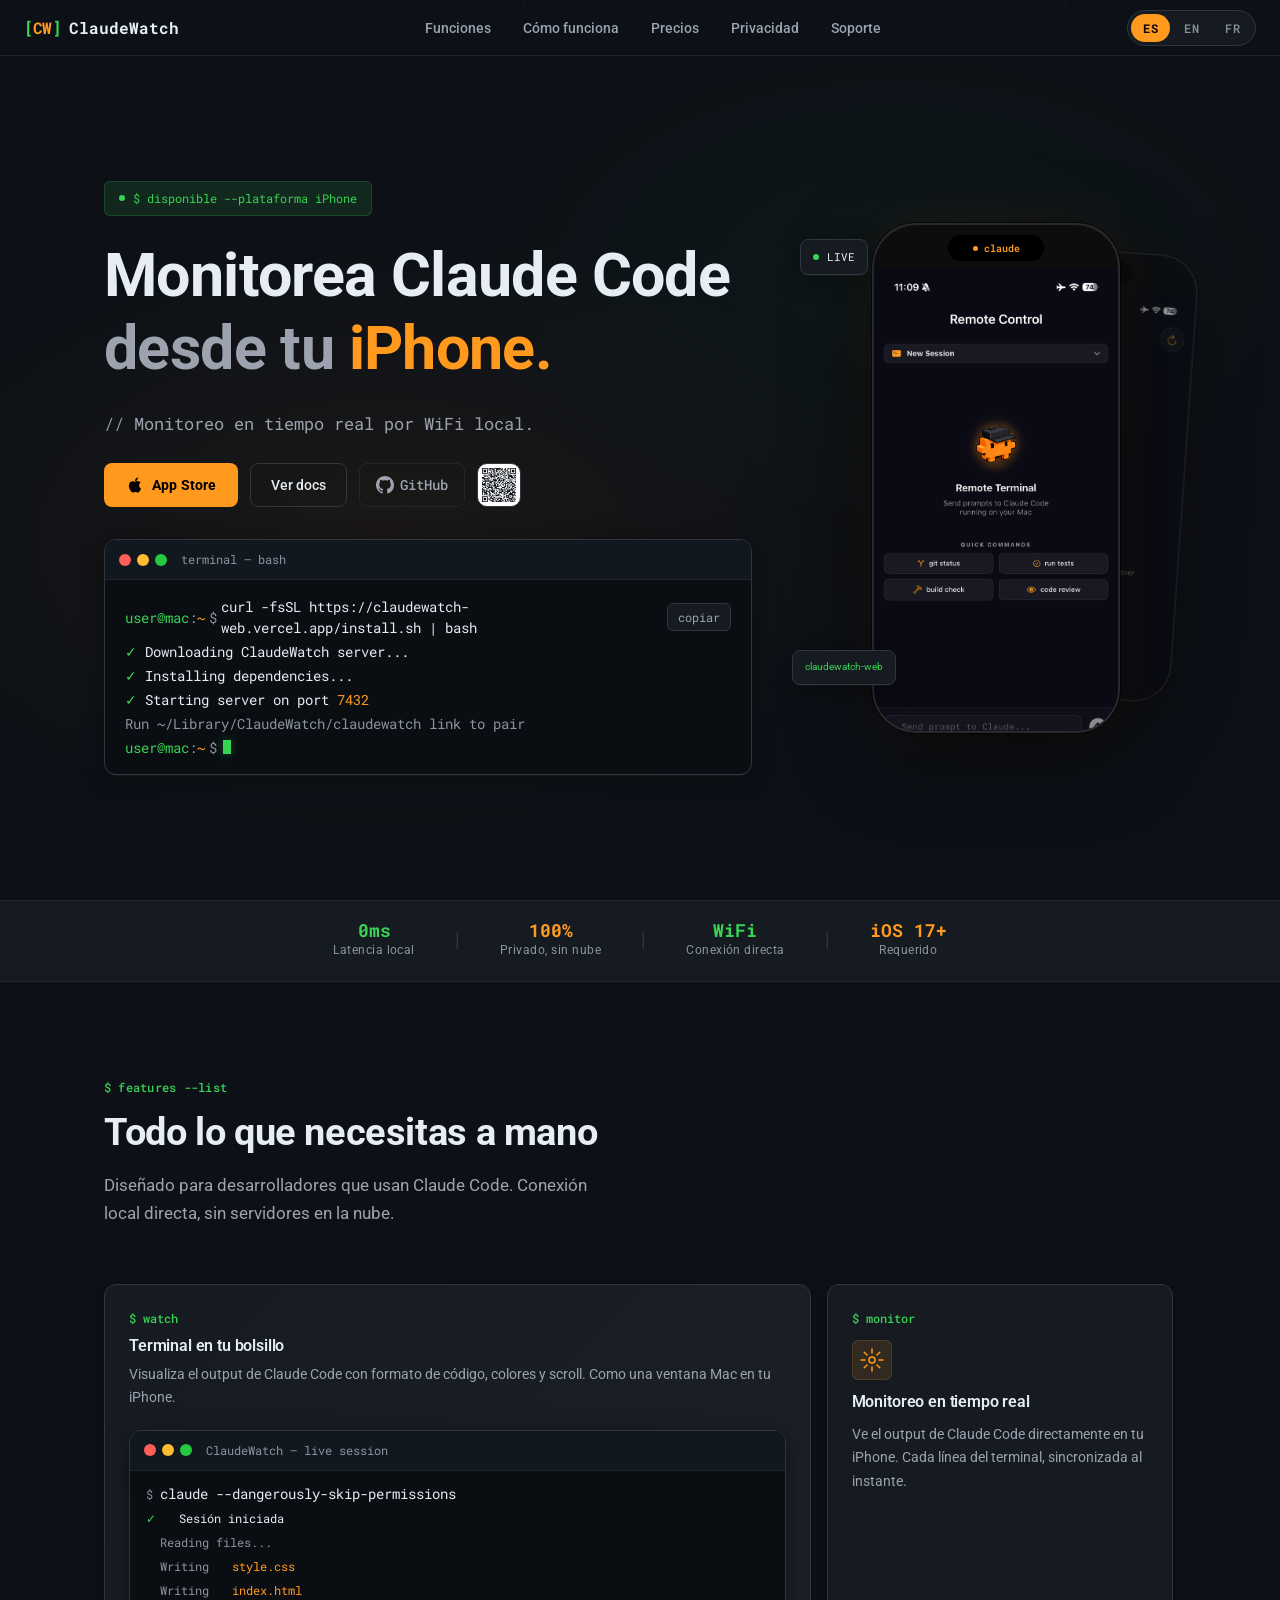
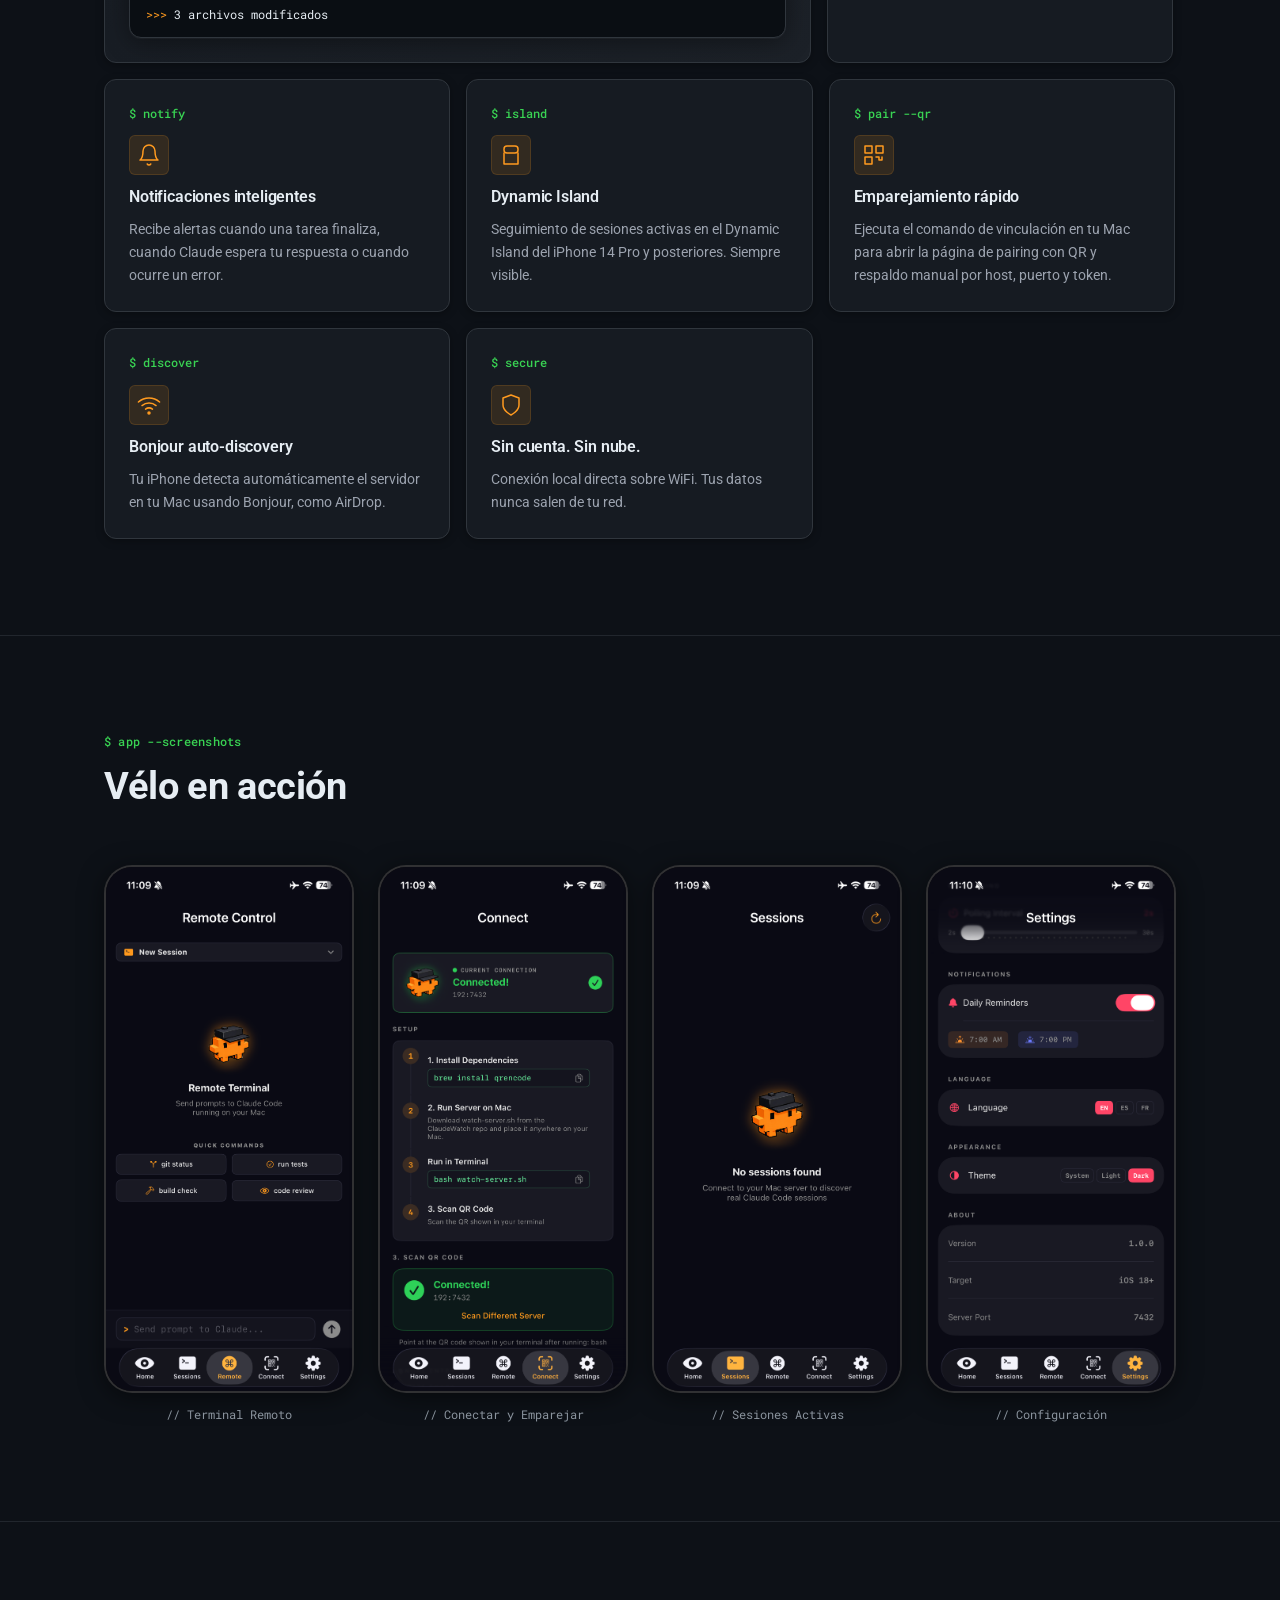
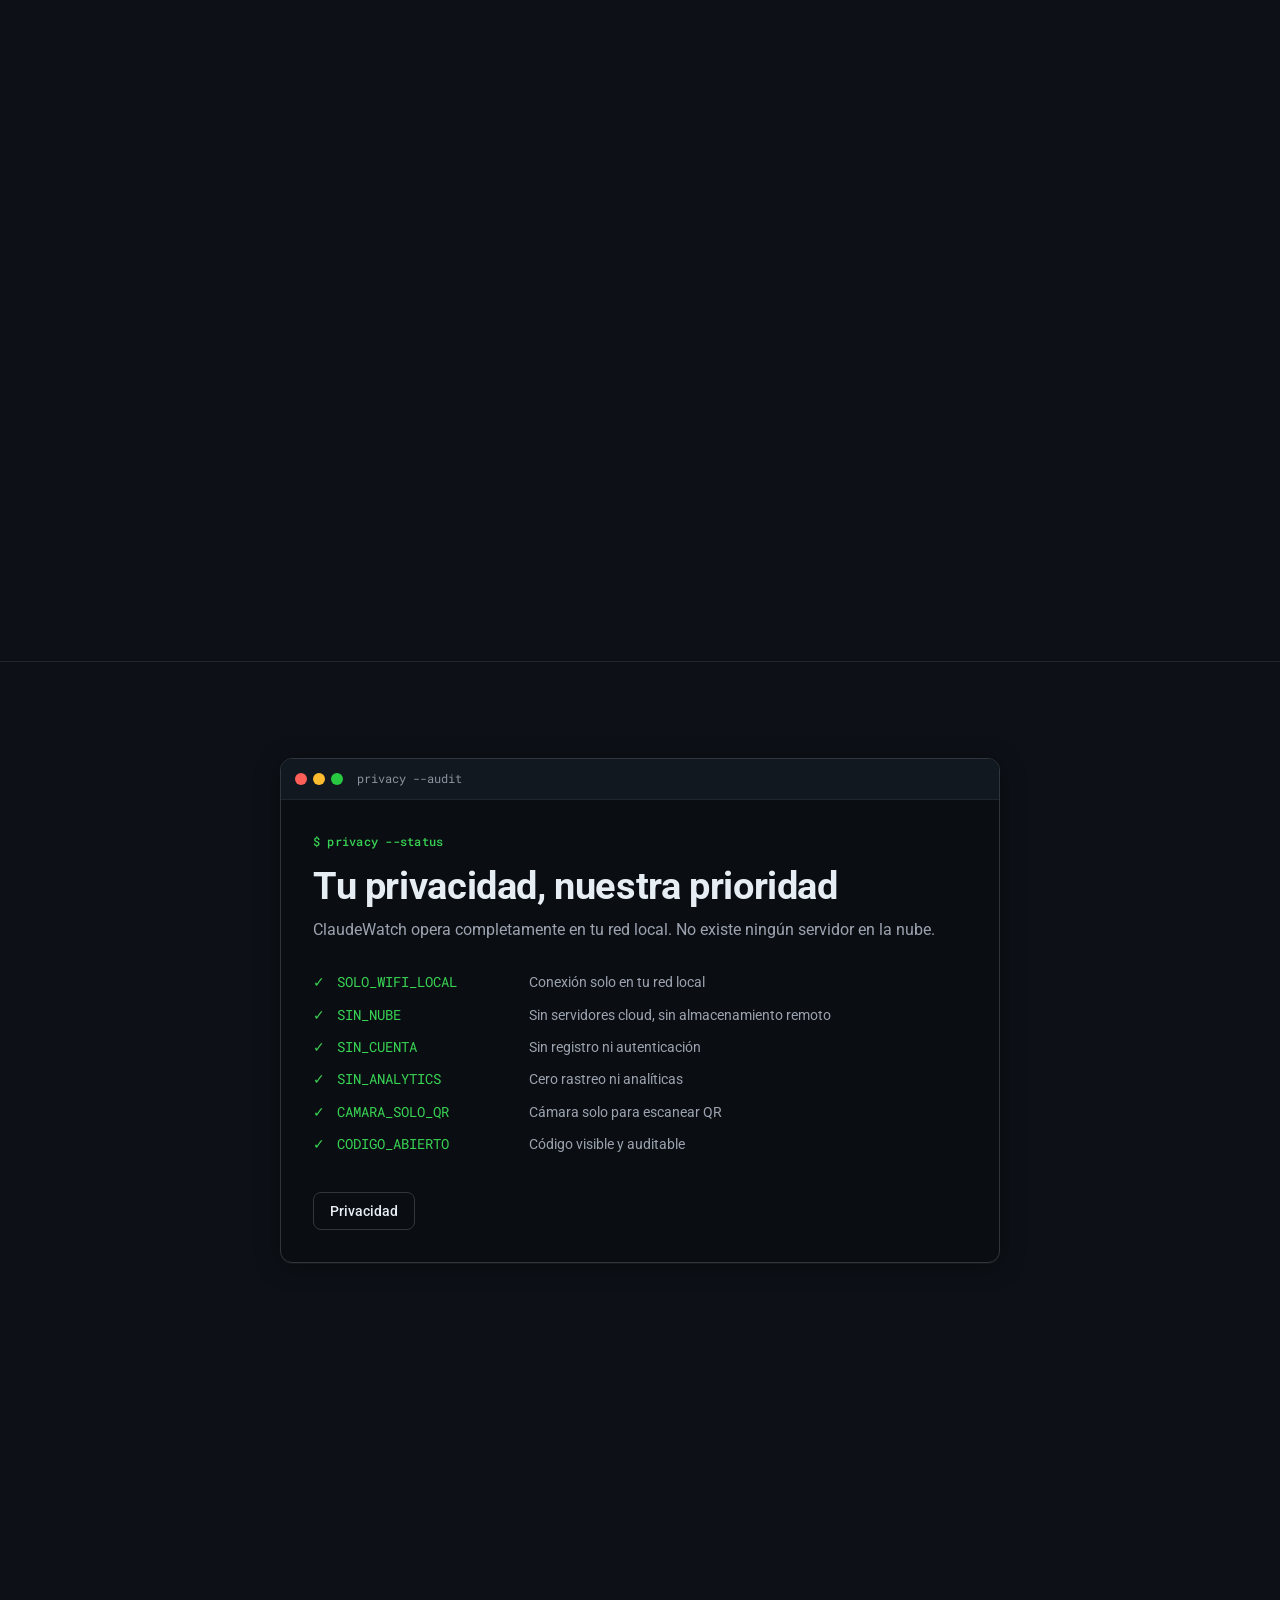
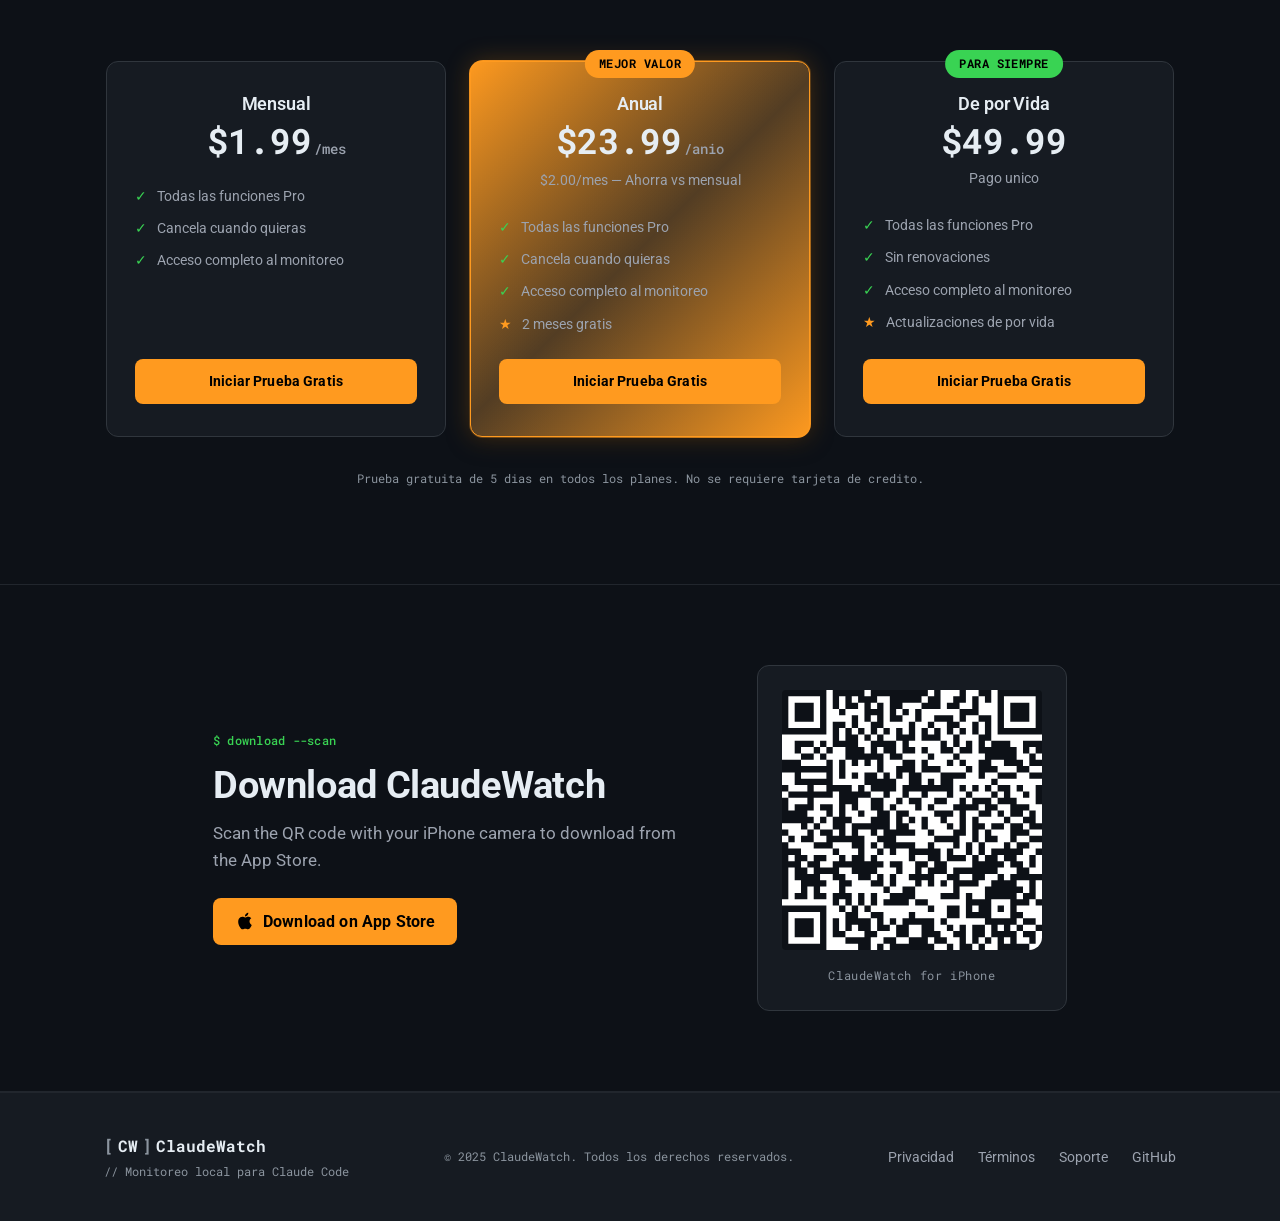
==== commit ea90b700: "fix: cache-bust style.css with ?v=2 to force CSS reload Co-Authored-By: Claude Opus 4.6 (1M context)" ====
--- a/index.html
+++ b/index.html
@@ -14,7 +14,7 @@
   <link rel="preconnect" href="https://fonts.googleapis.com">
   <link rel="preconnect" href="https://fonts.gstatic.com" crossorigin>
   <link href="https://fonts.googleapis.com/css2?family=Roboto:wght@400;500;700&family=Roboto+Mono:wght@400;500;700&display=swap" rel="stylesheet">
-  <link rel="stylesheet" href="style.css">
+  <link rel="stylesheet" href="style.css?v=2">
   <script defer src="/_vercel/insights/script.js"></script>
   <script defer src="/_vercel/speed-insights/script.js"></script>
 </head>
--- a/style.css
+++ b/style.css
@@ -441,6 +441,7 @@
   align-items: center;
   text-decoration: none;
   position: relative;
+  z-index: 10;
 }
 
 .btn-qr-inner {
@@ -453,9 +454,12 @@
   border-radius: 10px;
   padding: 4px;
   border: 1px solid var(--border);
-  transition: all 0.35s cubic-bezier(0.4, 0, 0.2, 1);
+  transition: transform 0.35s cubic-bezier(0.4, 0, 0.2, 1),
+              box-shadow 0.35s cubic-bezier(0.4, 0, 0.2, 1),
+              border-color 0.35s cubic-bezier(0.4, 0, 0.2, 1);
   line-height: 0;
   cursor: pointer;
+  transform-origin: center center;
 }
 
 .btn-qr-inner svg {
@@ -464,23 +468,13 @@
   height: 36px;
 }
 
-.btn-qr:hover .btn-qr-inner {
-  width: 160px;
-  height: 160px;
-  padding: 10px;
-  border-color: var(--orange);
-  box-shadow: 0 0 24px var(--orange-dim), 0 0 48px rgba(255, 154, 31, 0.1);
-  position: absolute;
-  bottom: calc(100% + 12px);
-  left: 50%;
-  transform: translateX(-50%);
+.btn-qr:hover .btn-qr-inner,
+.btn-qr:focus .btn-qr-inner {
+  transform: scale(4) !important;
+  border-color: #FF9A1F !important;
+  box-shadow: 0 0 24px rgba(255,154,31,0.25), 0 0 48px rgba(255,154,31,0.1) !important;
   z-index: 100;
-  border-radius: 12px;
-}
-
-.btn-qr:hover .btn-qr-inner svg {
-  width: 140px;
-  height: 140px;
+  position: relative;
 }
 
 /* ─── Hero Terminal ──────────────────────────────────── */
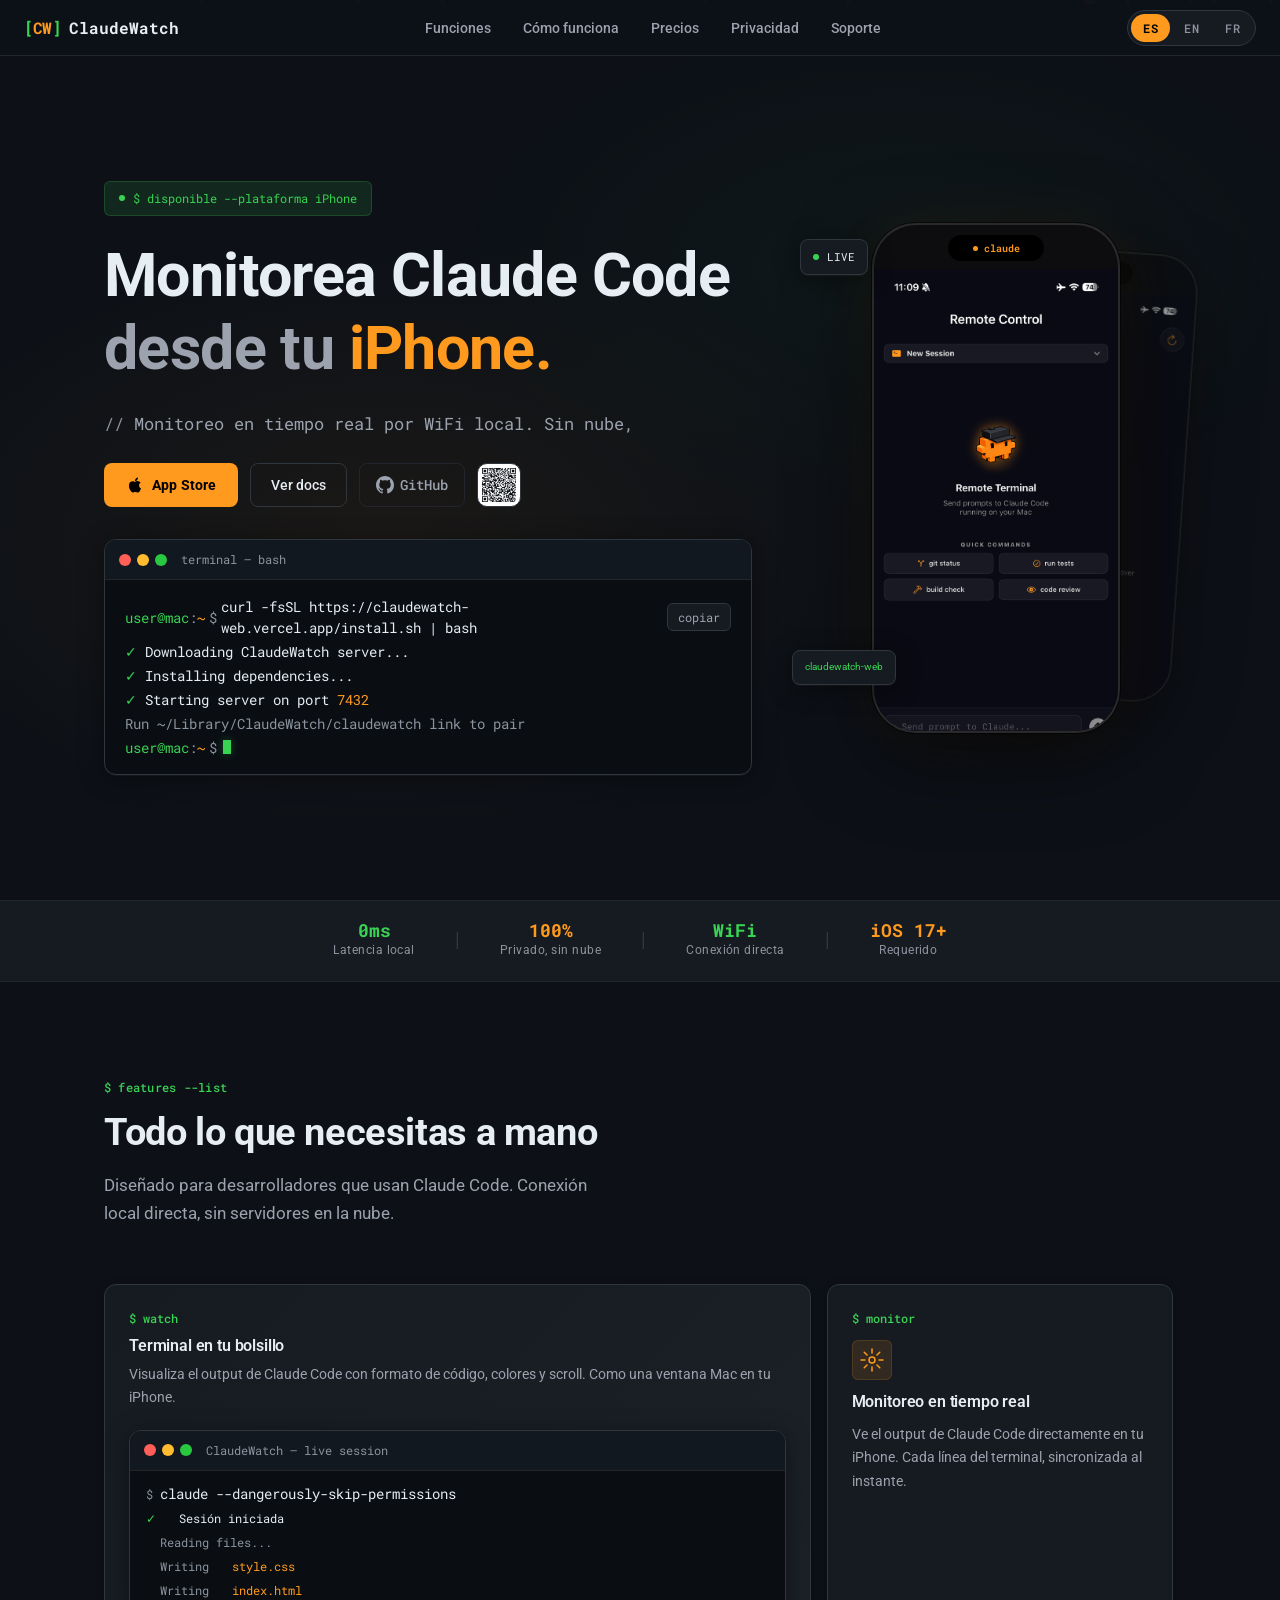
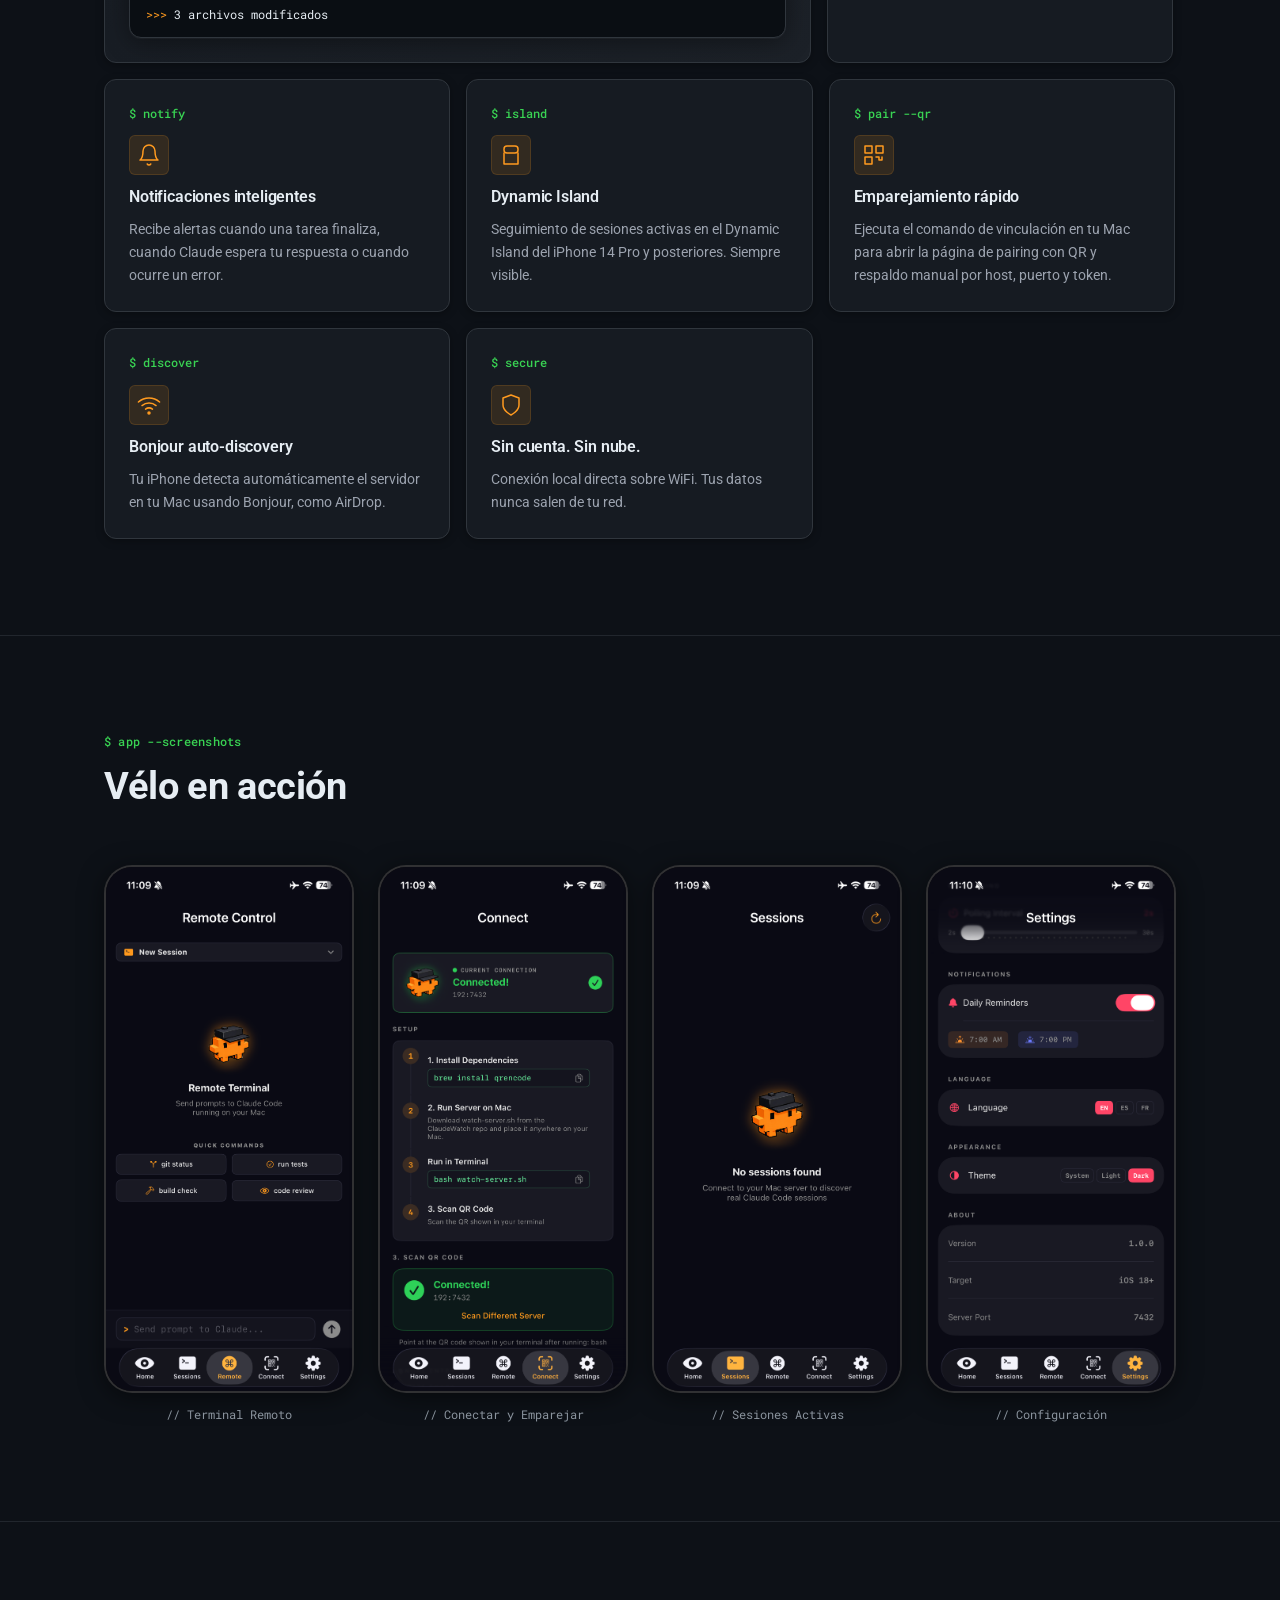
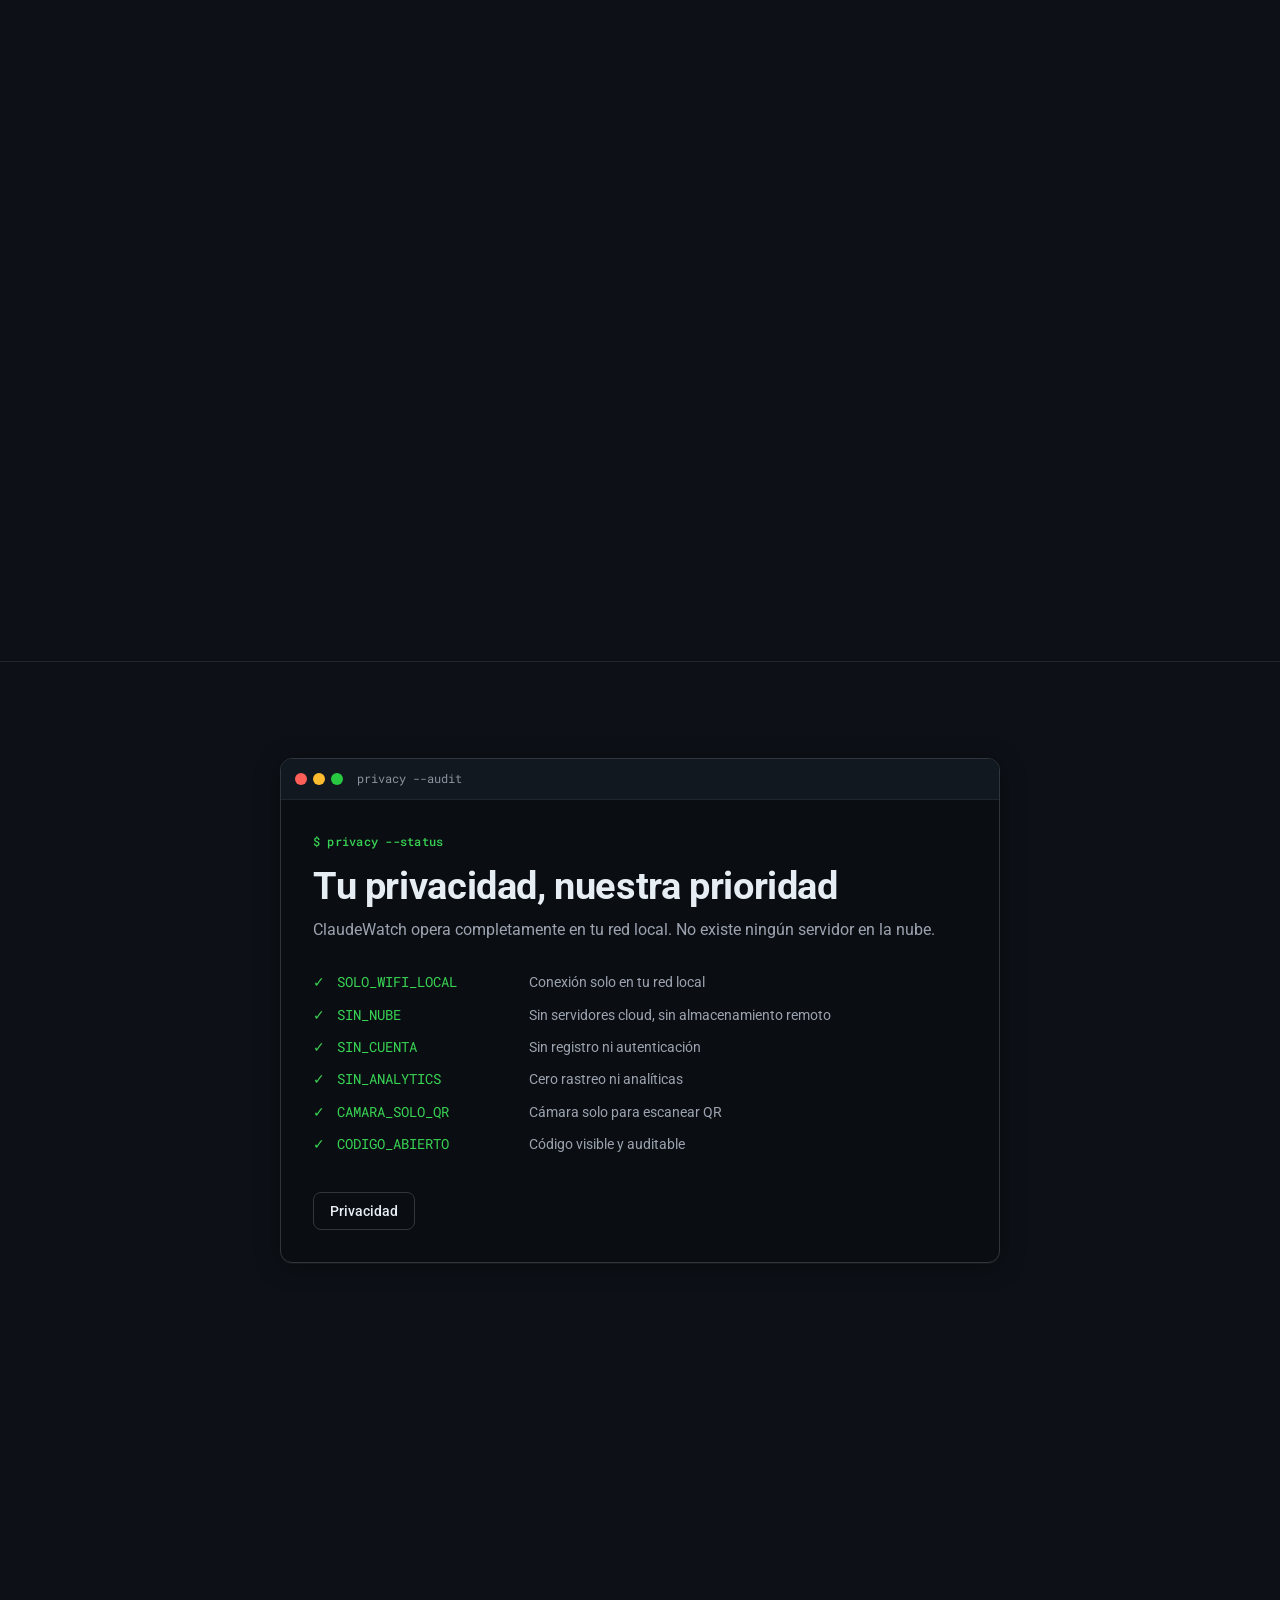
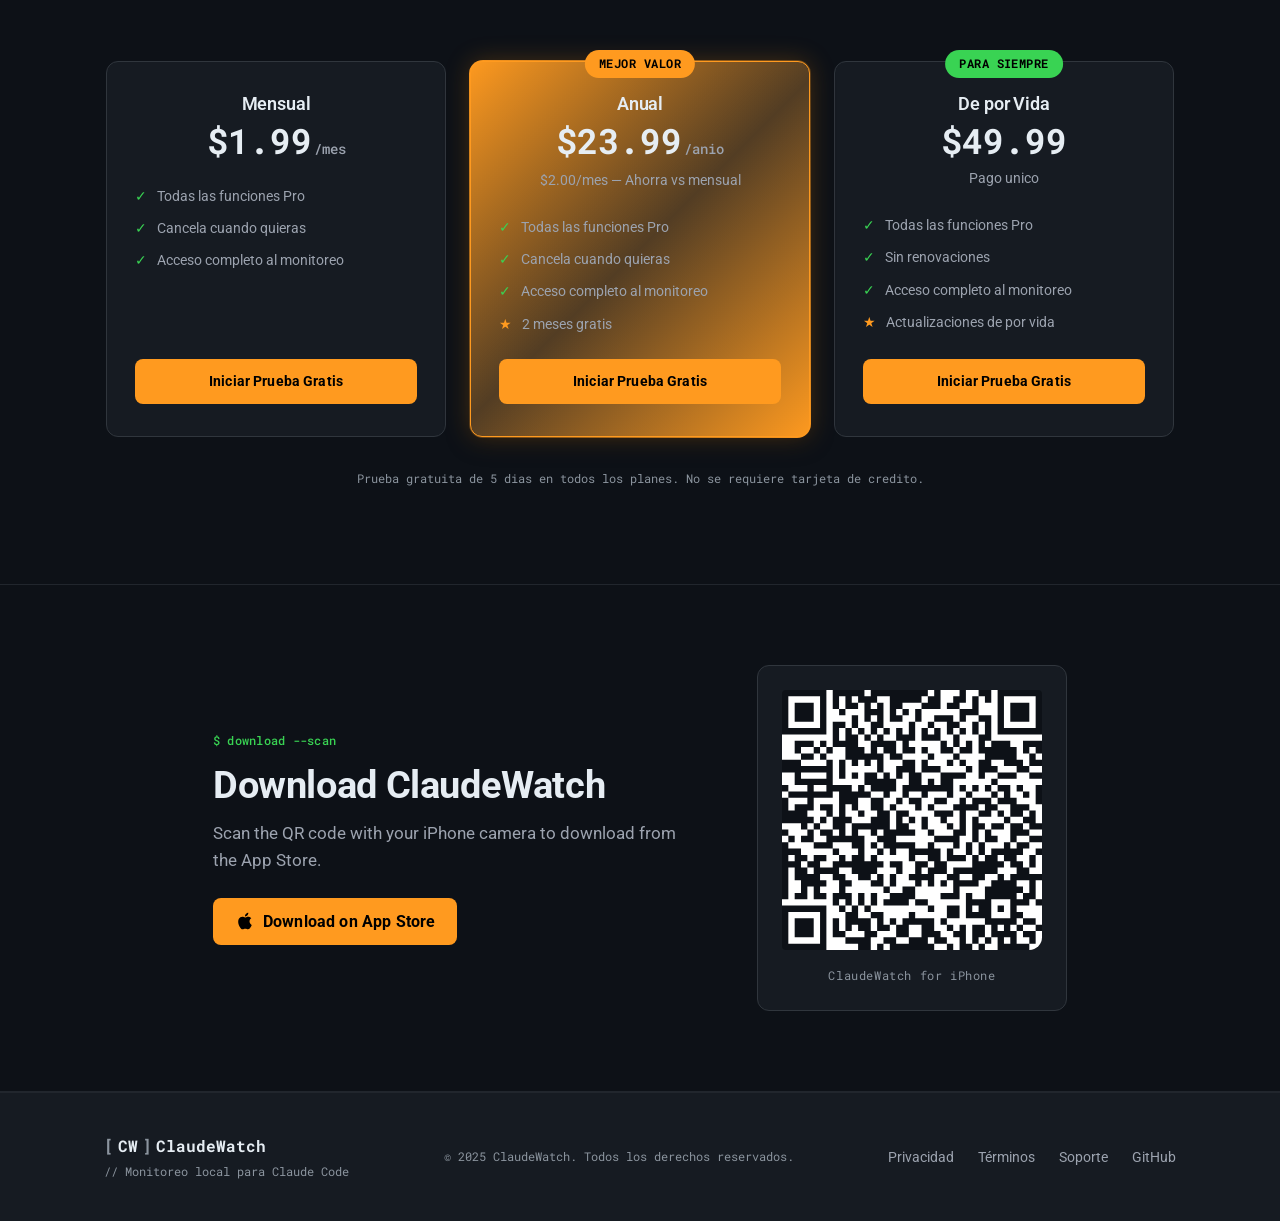
==== commit 2bef5275: "fix: increase QR hover scale to 8x for easy scanning Co-Authored-By: Claude Opus 4.6 (1M context) <n" ====
--- a/index.html
+++ b/index.html
@@ -14,7 +14,7 @@
   <link rel="preconnect" href="https://fonts.googleapis.com">
   <link rel="preconnect" href="https://fonts.gstatic.com" crossorigin>
   <link href="https://fonts.googleapis.com/css2?family=Roboto:wght@400;500;700&family=Roboto+Mono:wght@400;500;700&display=swap" rel="stylesheet">
-  <link rel="stylesheet" href="style.css?v=2">
+  <link rel="stylesheet" href="style.css?v=3">
   <script defer src="/_vercel/insights/script.js"></script>
   <script defer src="/_vercel/speed-insights/script.js"></script>
 </head>
--- a/style.css
+++ b/style.css
@@ -470,7 +470,7 @@
 
 .btn-qr:hover .btn-qr-inner,
 .btn-qr:focus .btn-qr-inner {
-  transform: scale(4) !important;
+  transform: scale(8) !important;
   border-color: #FF9A1F !important;
   box-shadow: 0 0 24px rgba(255,154,31,0.25), 0 0 48px rgba(255,154,31,0.1) !important;
   z-index: 100;
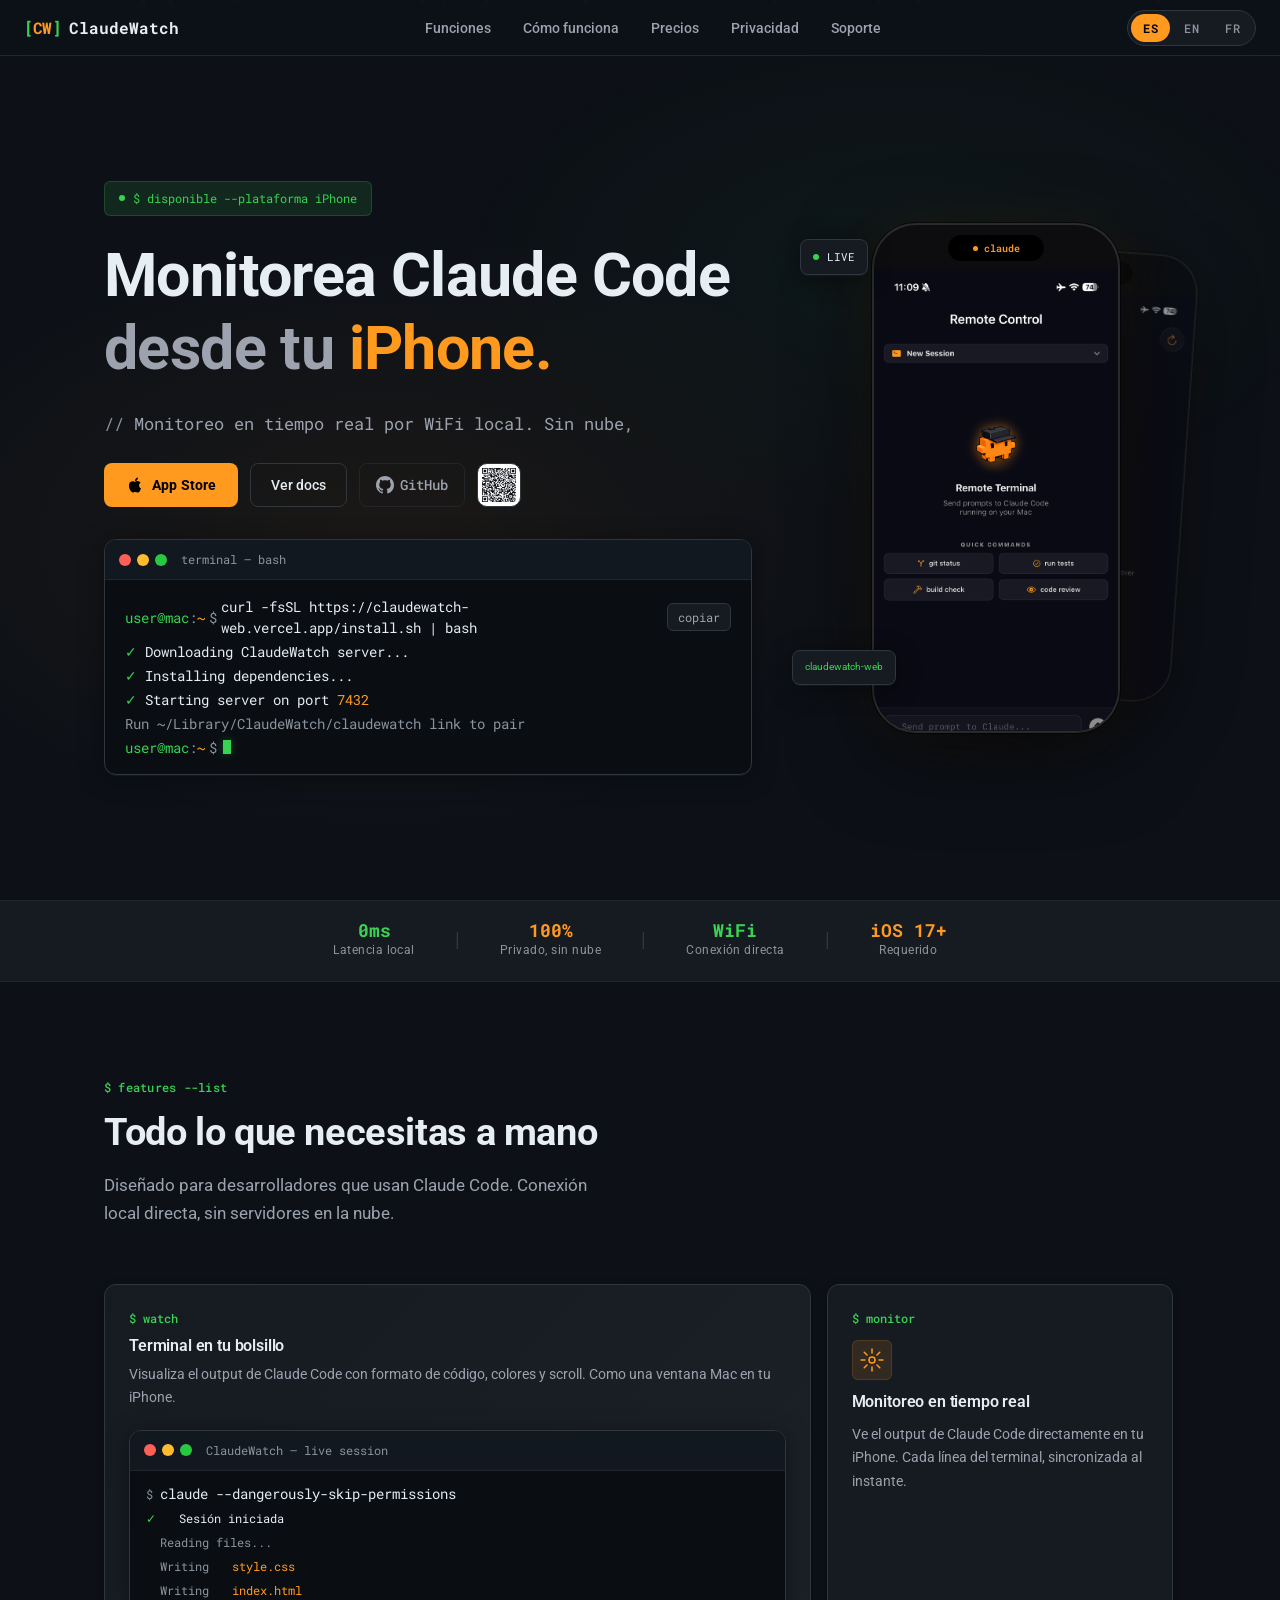
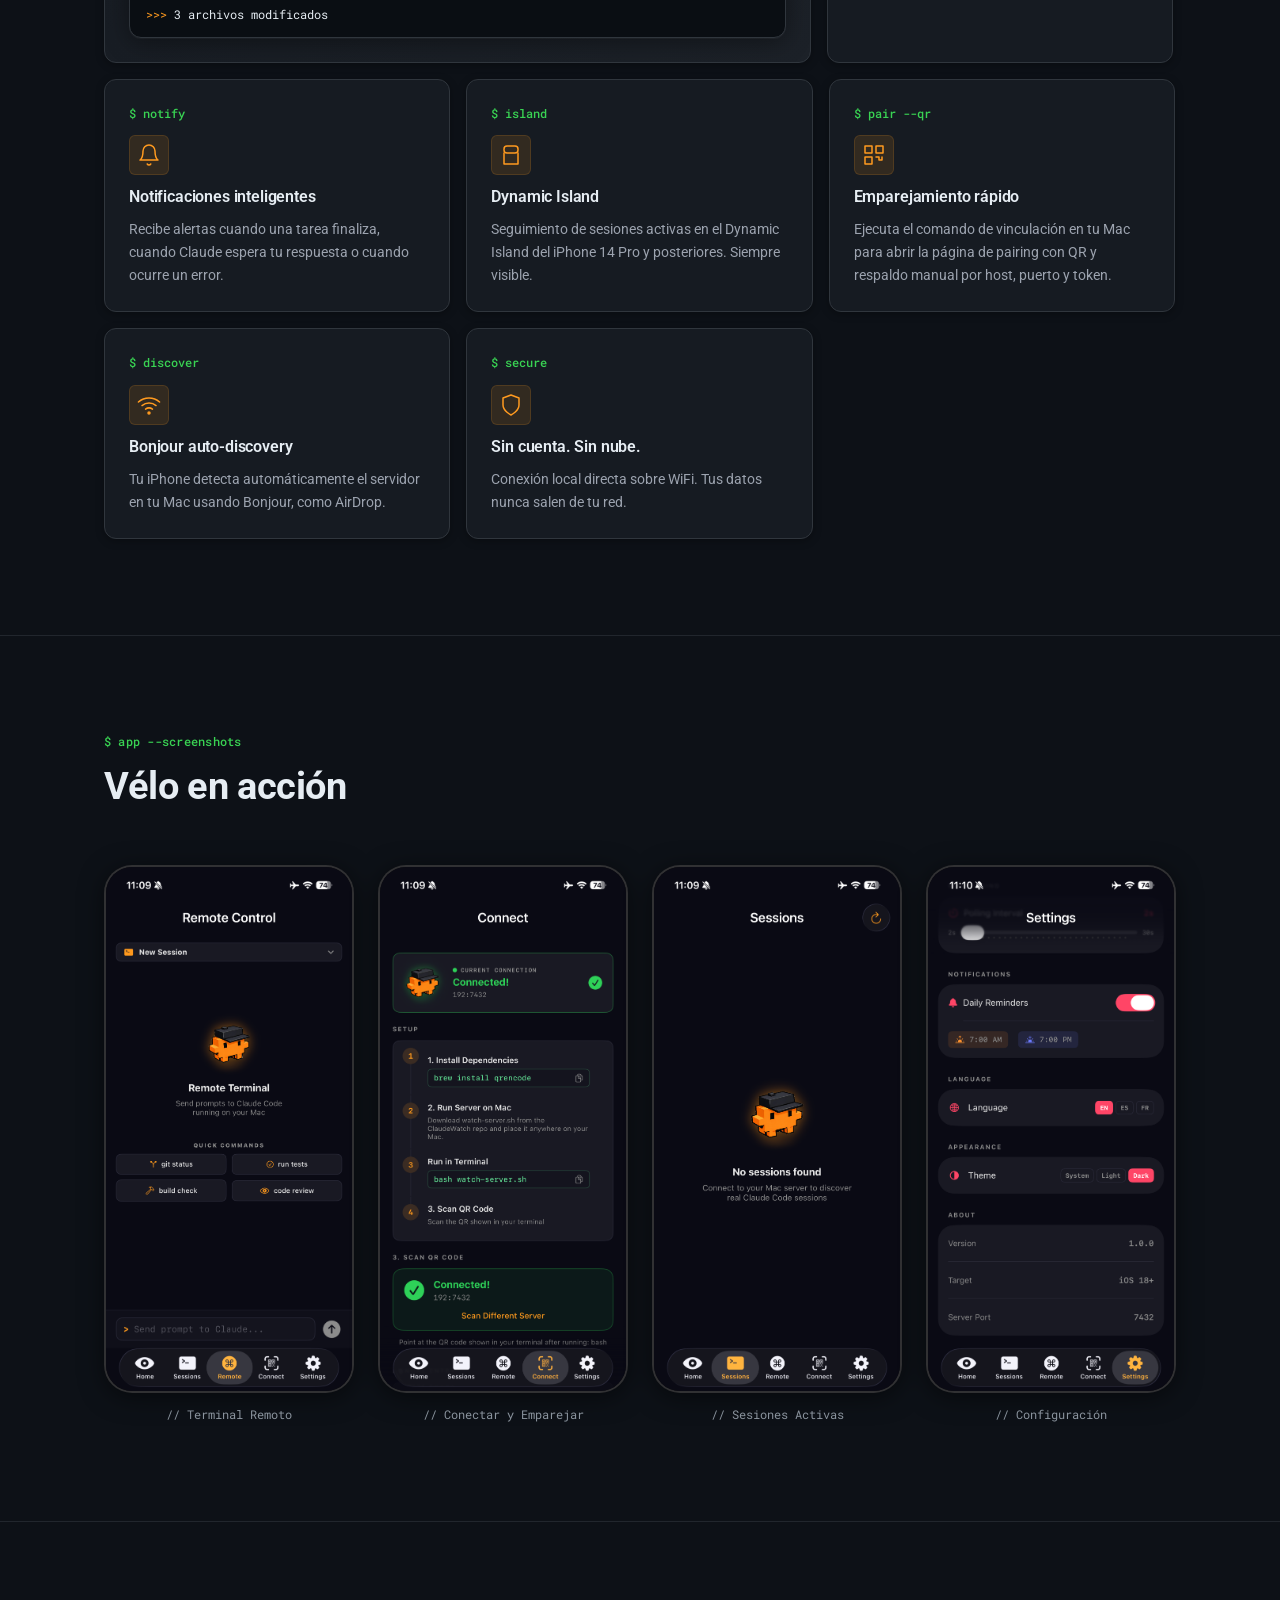
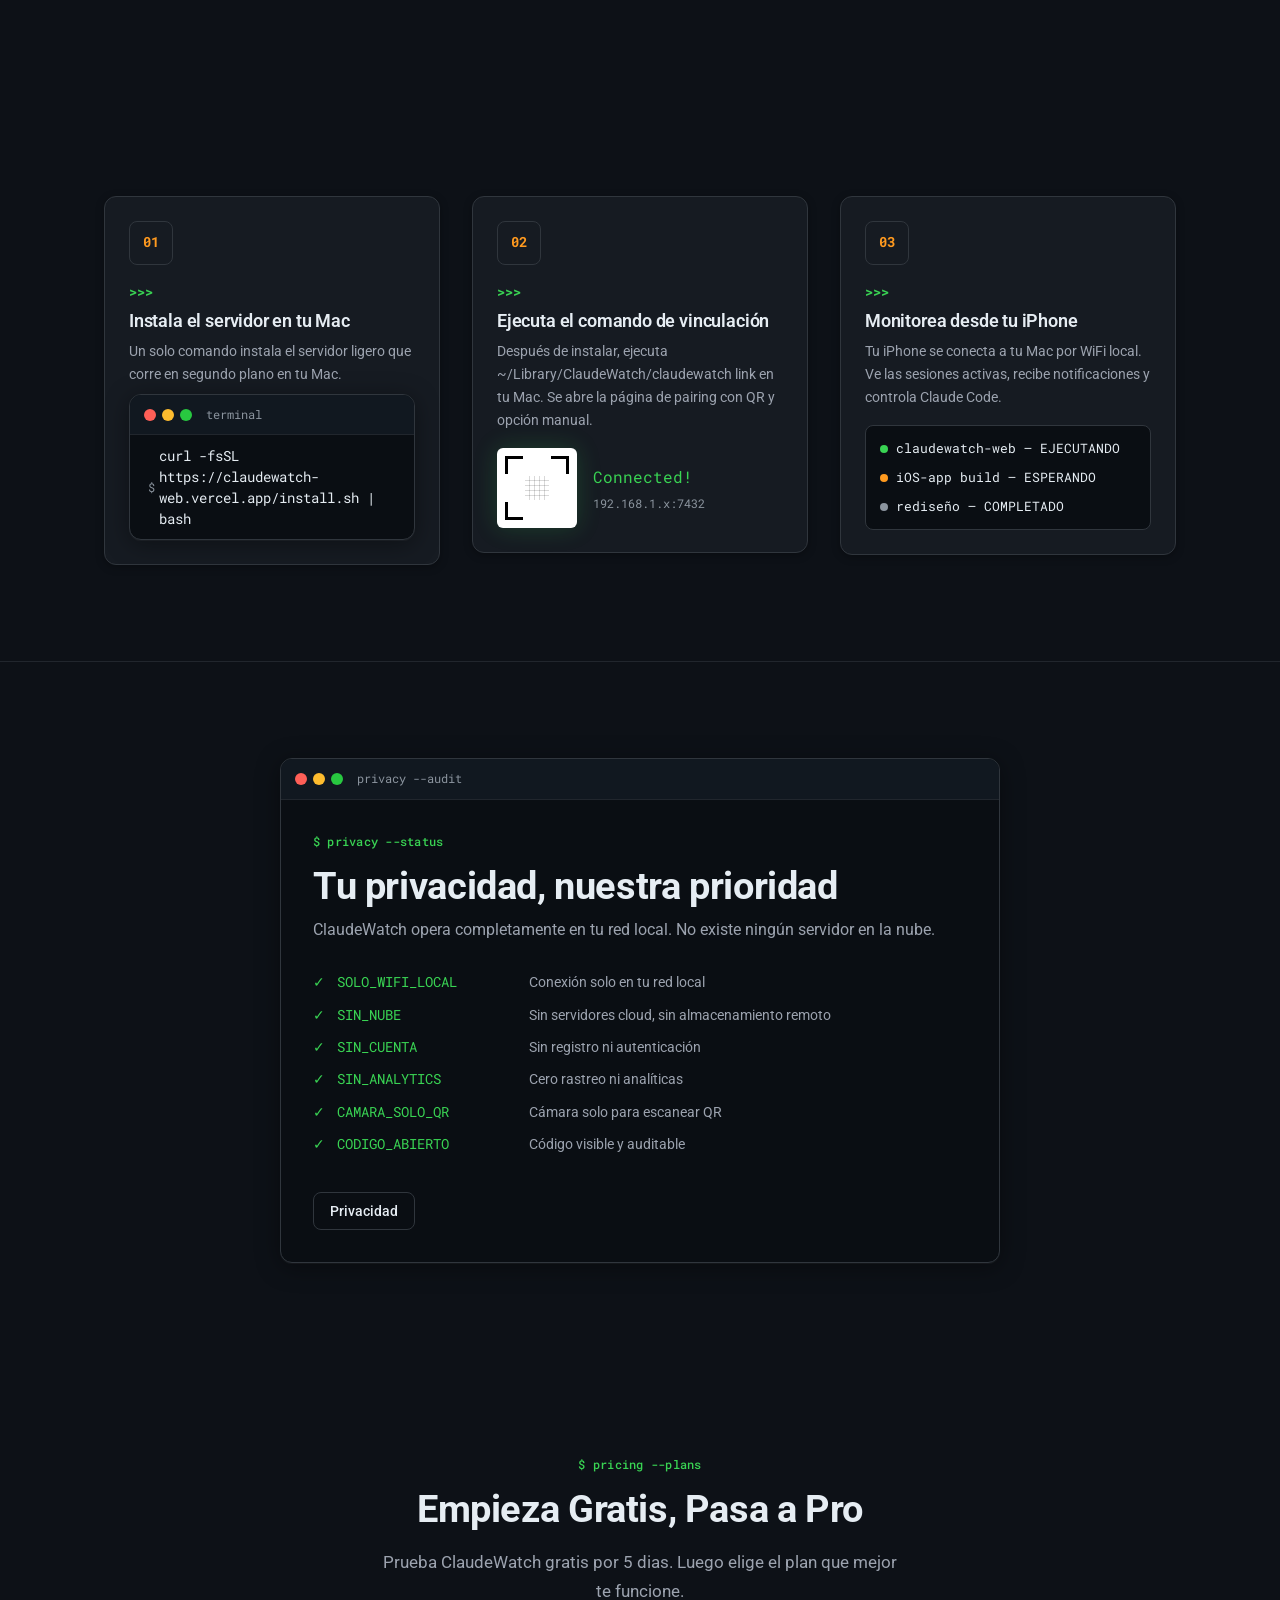
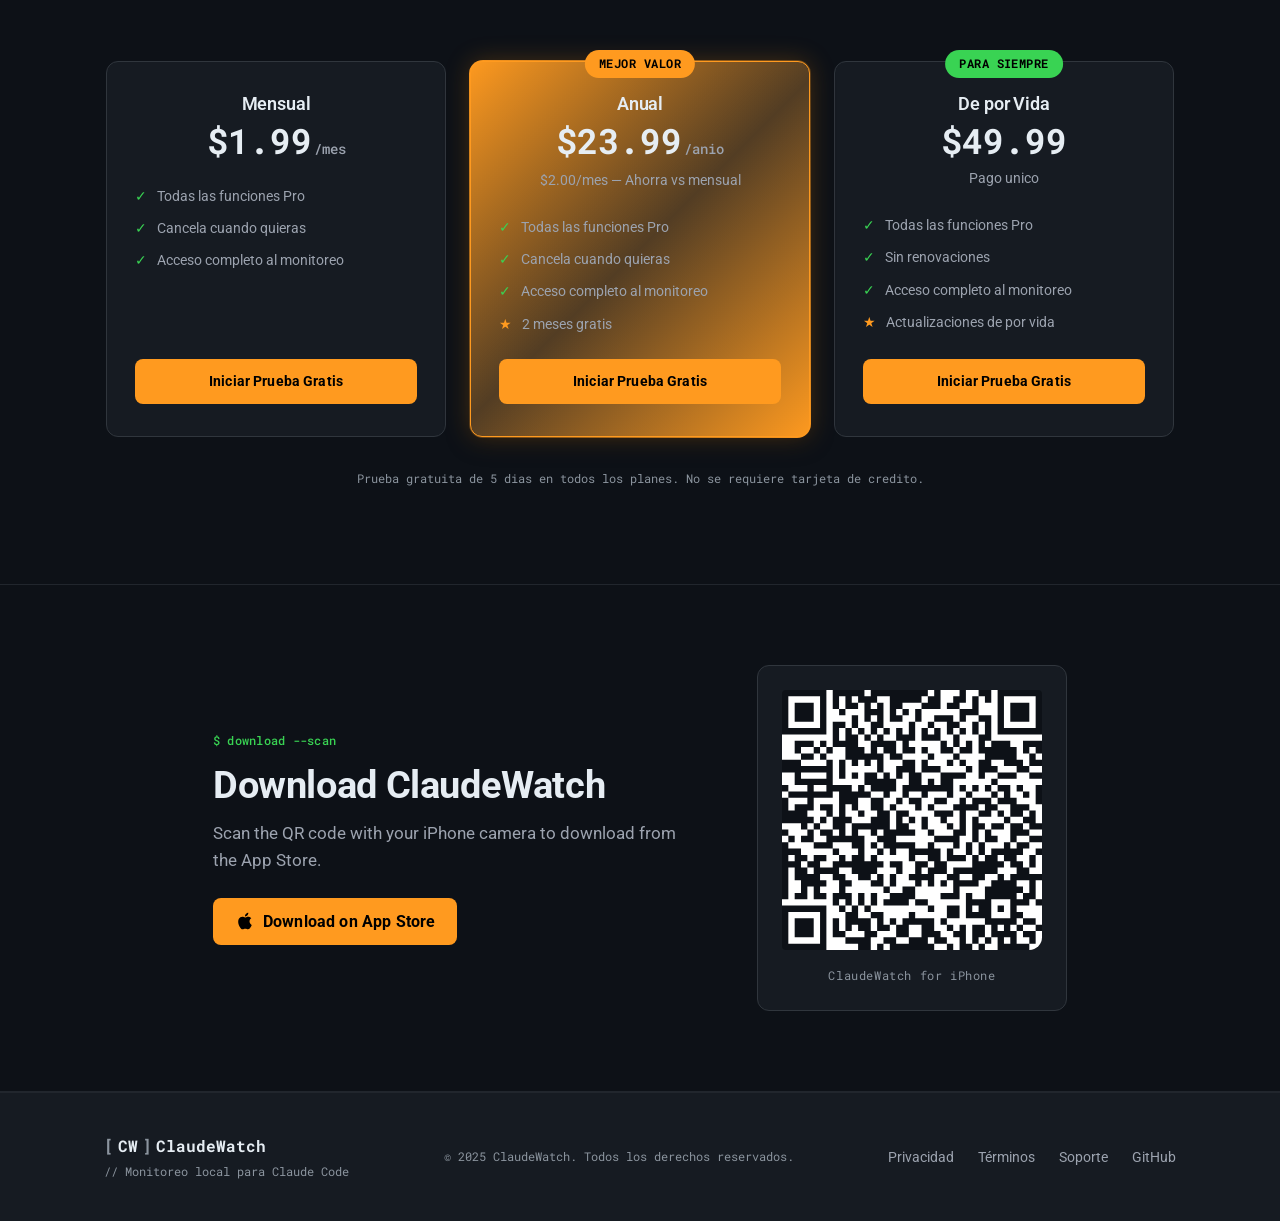
==== commit 31f08f1a: "polish: add glow animation and backdrop overlay to QR hover Co-Authored-By: Claude Opus 4.6 (1M cont" ====
--- a/index.html
+++ b/index.html
@@ -14,7 +14,7 @@
   <link rel="preconnect" href="https://fonts.googleapis.com">
   <link rel="preconnect" href="https://fonts.gstatic.com" crossorigin>
   <link href="https://fonts.googleapis.com/css2?family=Roboto:wght@400;500;700&family=Roboto+Mono:wght@400;500;700&display=swap" rel="stylesheet">
-  <link rel="stylesheet" href="style.css?v=3">
+  <link rel="stylesheet" href="style.css?v=4">
   <script defer src="/_vercel/insights/script.js"></script>
   <script defer src="/_vercel/speed-insights/script.js"></script>
 </head>
--- a/style.css
+++ b/style.css
@@ -436,12 +436,62 @@
 }
 
 /* ─── Hero QR Button ────────────────────────────────── */
+@keyframes qrPulseGlow {
+  0%, 100% { box-shadow: 0 0 6px rgba(255,154,31,0.15), 0 0 12px rgba(255,154,31,0.05); }
+  50%      { box-shadow: 0 0 10px rgba(255,154,31,0.3), 0 0 20px rgba(255,154,31,0.1); }
+}
+
+@keyframes qrBorderGlow {
+  0%, 100% { border-color: #FF9A1F; box-shadow: 0 0 24px rgba(255,154,31,0.3), 0 0 48px rgba(255,154,31,0.12); }
+  50%      { border-color: #ffb84d; box-shadow: 0 0 32px rgba(255,154,31,0.45), 0 0 64px rgba(255,154,31,0.18); }
+}
+
 .btn-qr {
   display: inline-flex;
   align-items: center;
   text-decoration: none;
   position: relative;
   z-index: 10;
+}
+
+/* Backdrop overlay on hover */
+.btn-qr::before {
+  content: "";
+  position: fixed;
+  inset: 0;
+  background: rgba(13,17,23,0.75);
+  opacity: 0;
+  pointer-events: none;
+  transition: opacity 0.35s cubic-bezier(0.4, 0, 0.2, 1);
+  z-index: 90;
+}
+
+.btn-qr:hover::before,
+.btn-qr:focus::before {
+  opacity: 1;
+}
+
+/* "Scan to download" label on hover */
+.btn-qr::after {
+  content: "Scan to download";
+  position: absolute;
+  left: 50%;
+  top: calc(100% + 180px);
+  transform: translateX(-50%);
+  font-family: var(--font-mono);
+  font-size: 11px;
+  letter-spacing: 0.04em;
+  color: #FF9A1F;
+  white-space: nowrap;
+  opacity: 0;
+  pointer-events: none;
+  transition: opacity 0.35s cubic-bezier(0.4, 0, 0.2, 1);
+  z-index: 101;
+}
+
+.btn-qr:hover::after,
+.btn-qr:focus::after {
+  opacity: 1;
 }
 
 .btn-qr-inner {
@@ -456,10 +506,13 @@
   border: 1px solid var(--border);
   transition: transform 0.35s cubic-bezier(0.4, 0, 0.2, 1),
               box-shadow 0.35s cubic-bezier(0.4, 0, 0.2, 1),
-              border-color 0.35s cubic-bezier(0.4, 0, 0.2, 1);
+              border-color 0.35s cubic-bezier(0.4, 0, 0.2, 1),
+              border-radius 0.35s cubic-bezier(0.4, 0, 0.2, 1),
+              padding 0.35s cubic-bezier(0.4, 0, 0.2, 1);
   line-height: 0;
   cursor: pointer;
   transform-origin: center center;
+  animation: qrPulseGlow 2.5s ease-in-out infinite;
 }
 
 .btn-qr-inner svg {
@@ -471,8 +524,9 @@
 .btn-qr:hover .btn-qr-inner,
 .btn-qr:focus .btn-qr-inner {
   transform: scale(8) !important;
-  border-color: #FF9A1F !important;
-  box-shadow: 0 0 24px rgba(255,154,31,0.25), 0 0 48px rgba(255,154,31,0.1) !important;
+  border-radius: 14px;
+  padding: 6px;
+  animation: qrBorderGlow 1.8s ease-in-out infinite !important;
   z-index: 100;
   position: relative;
 }
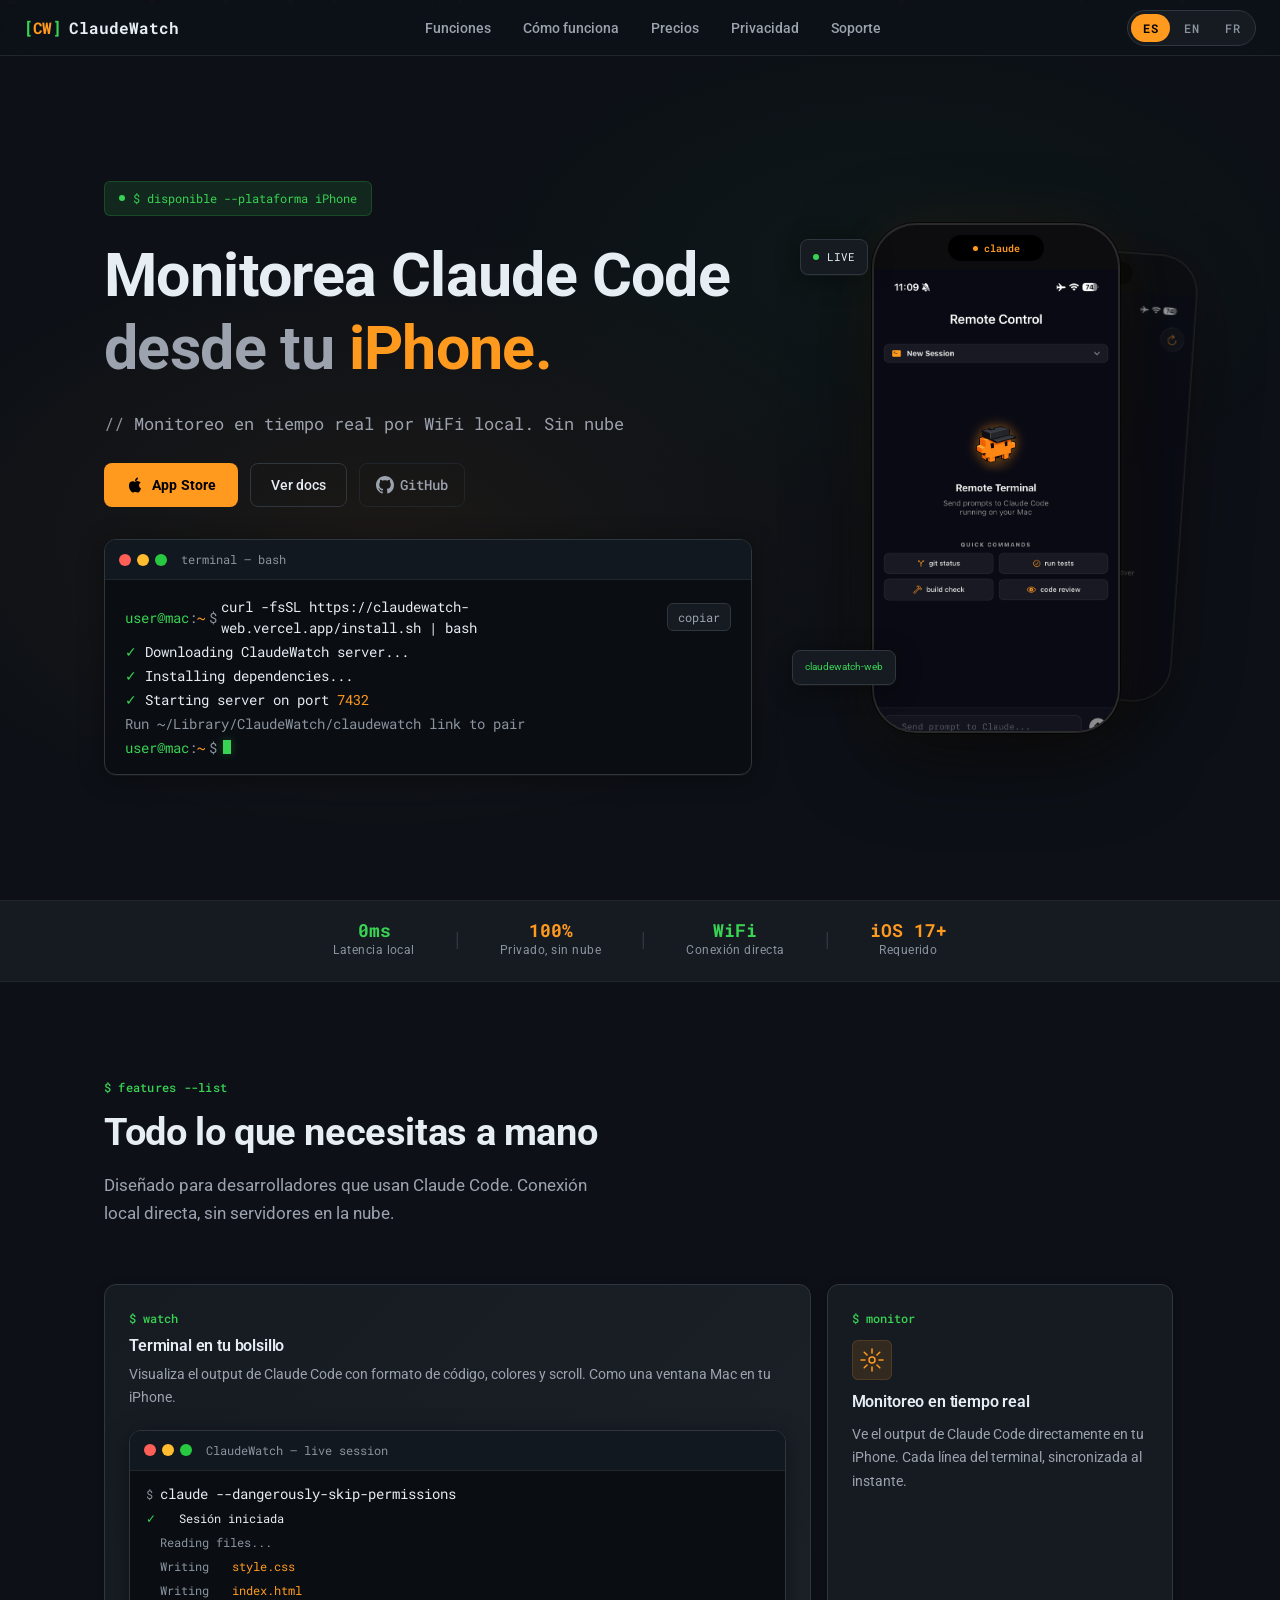
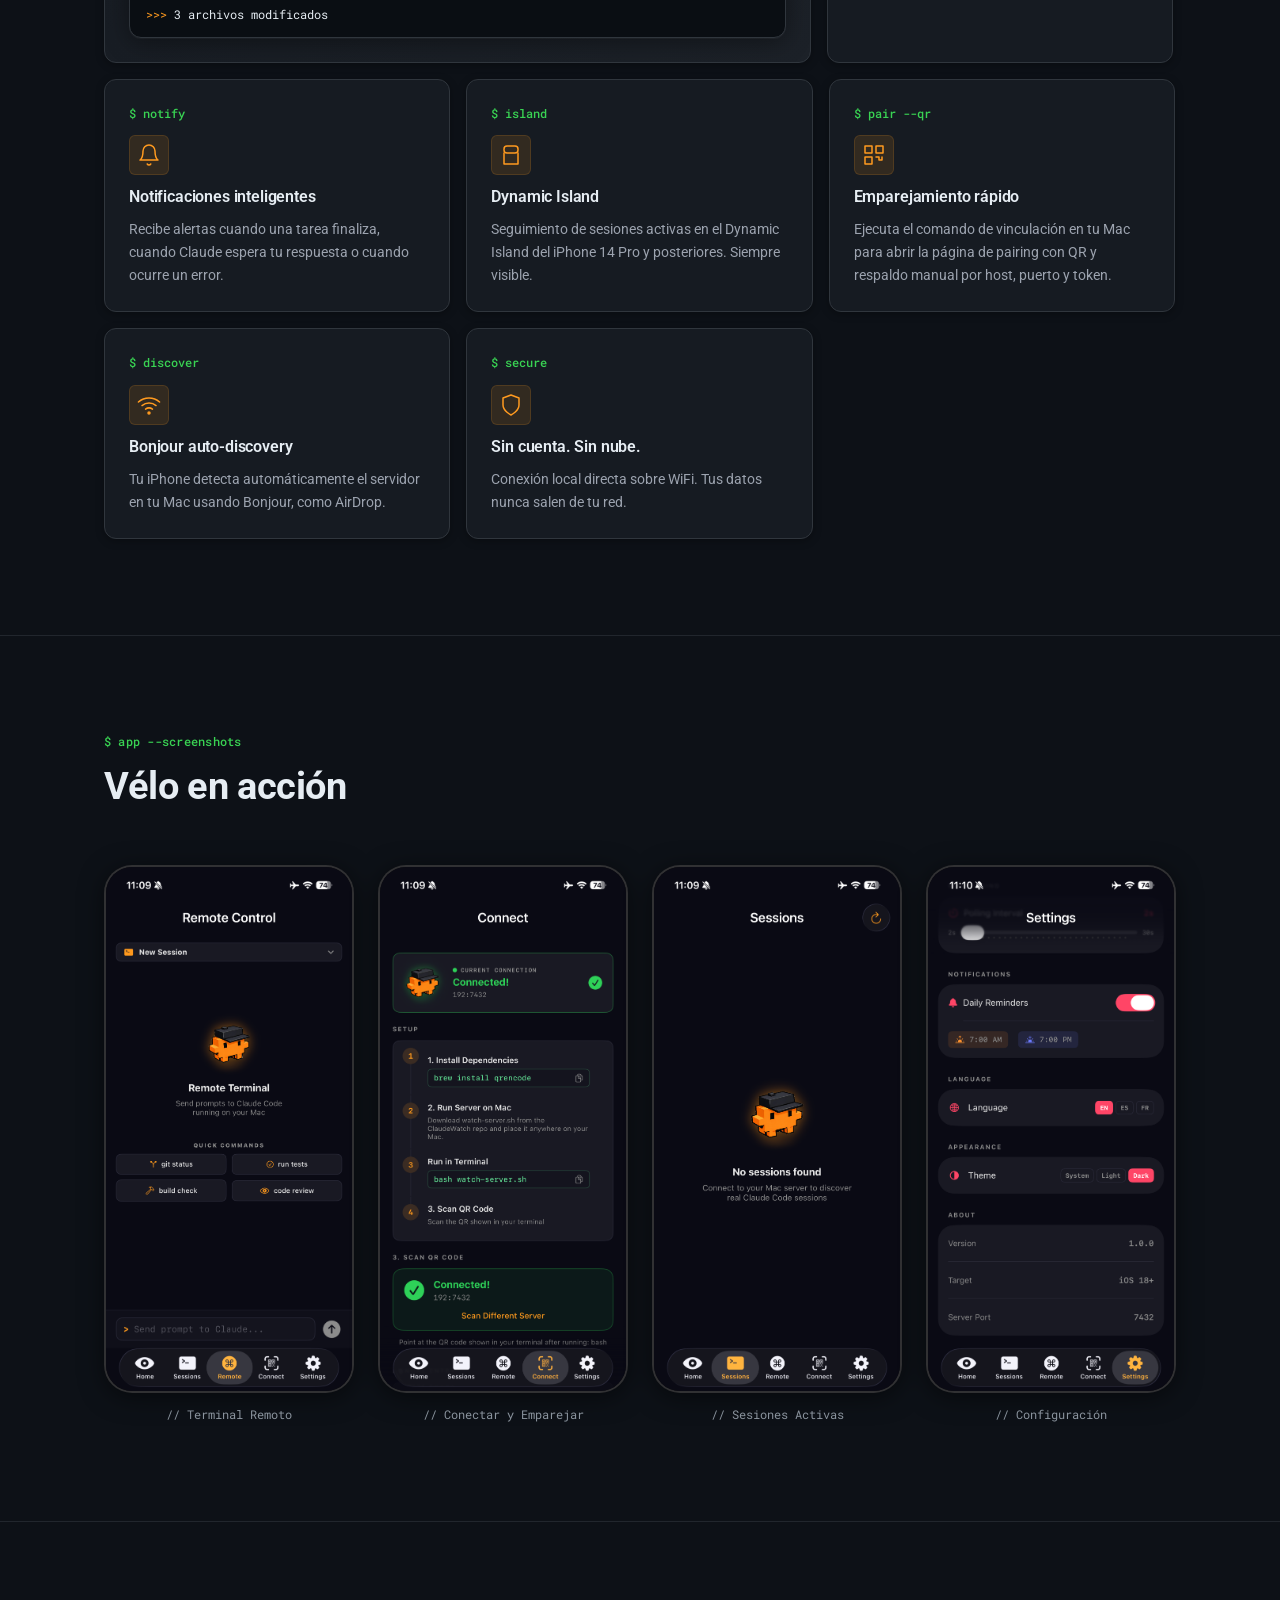
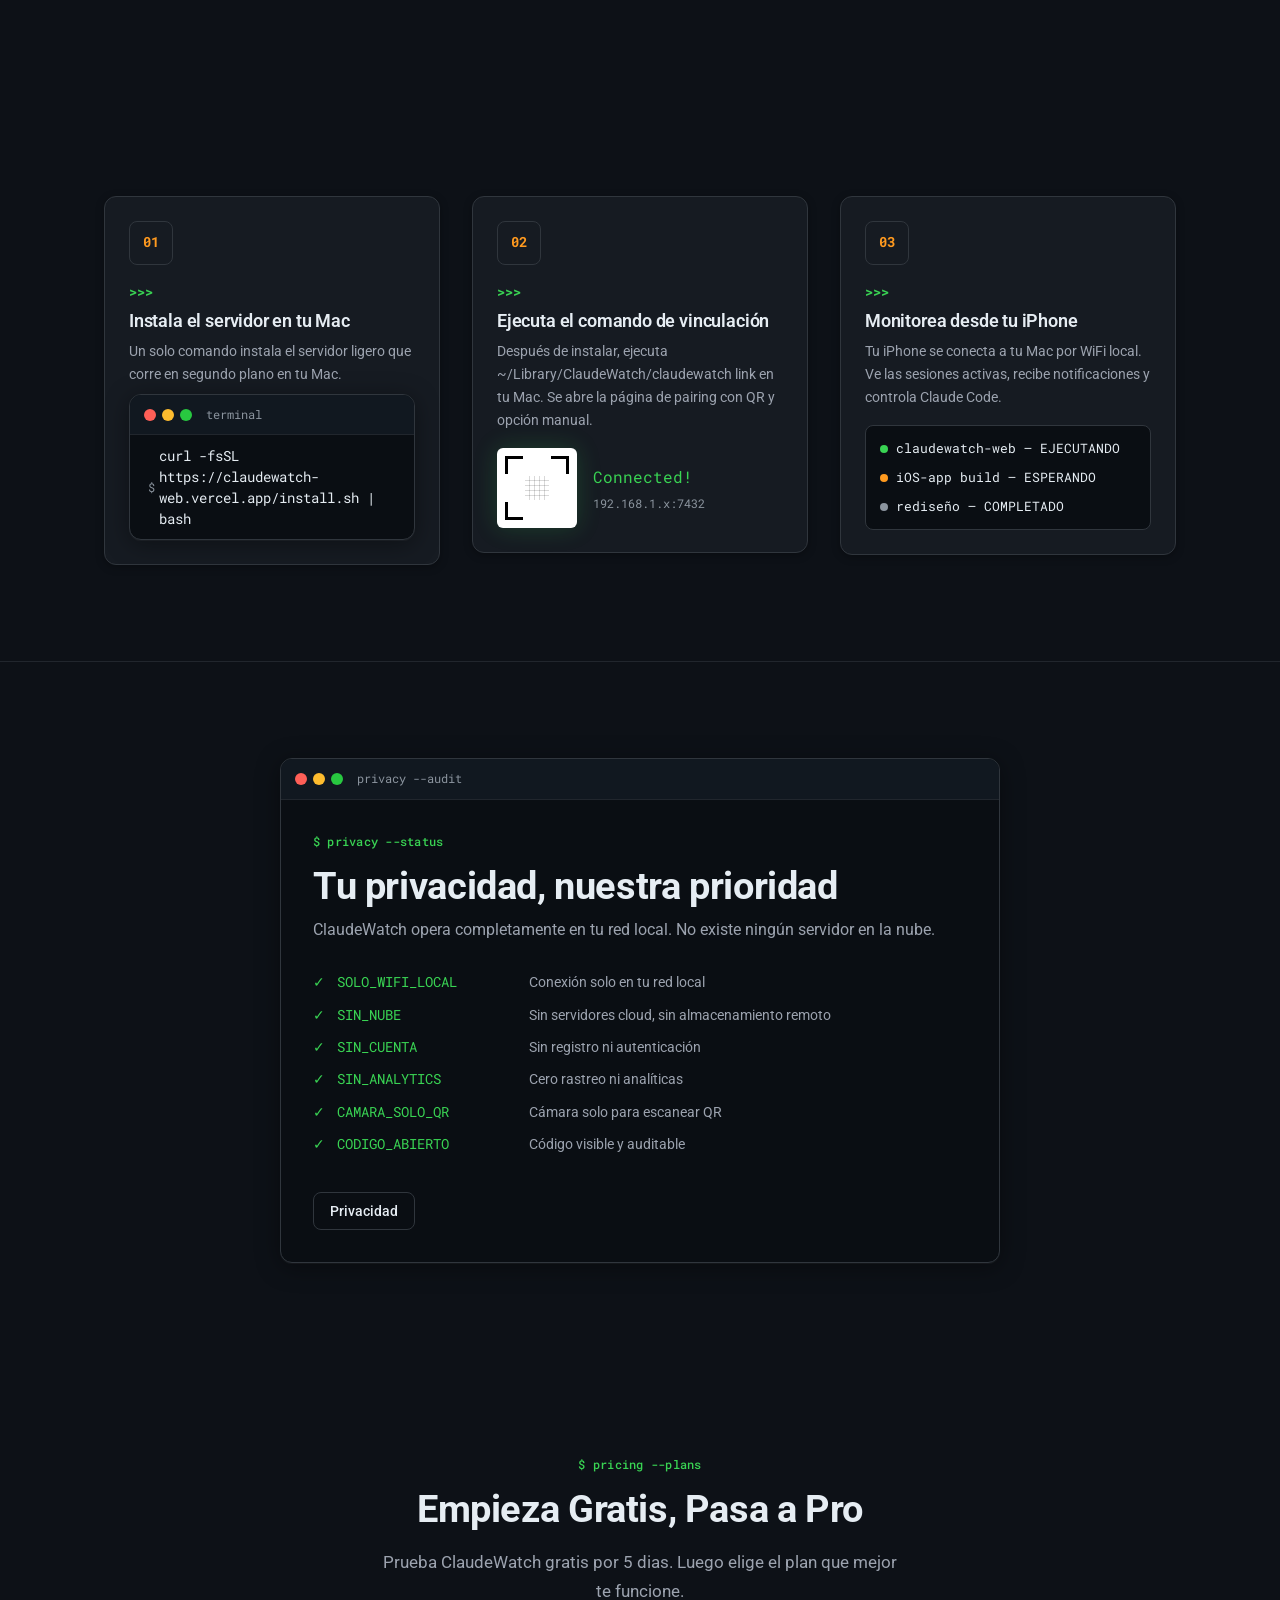
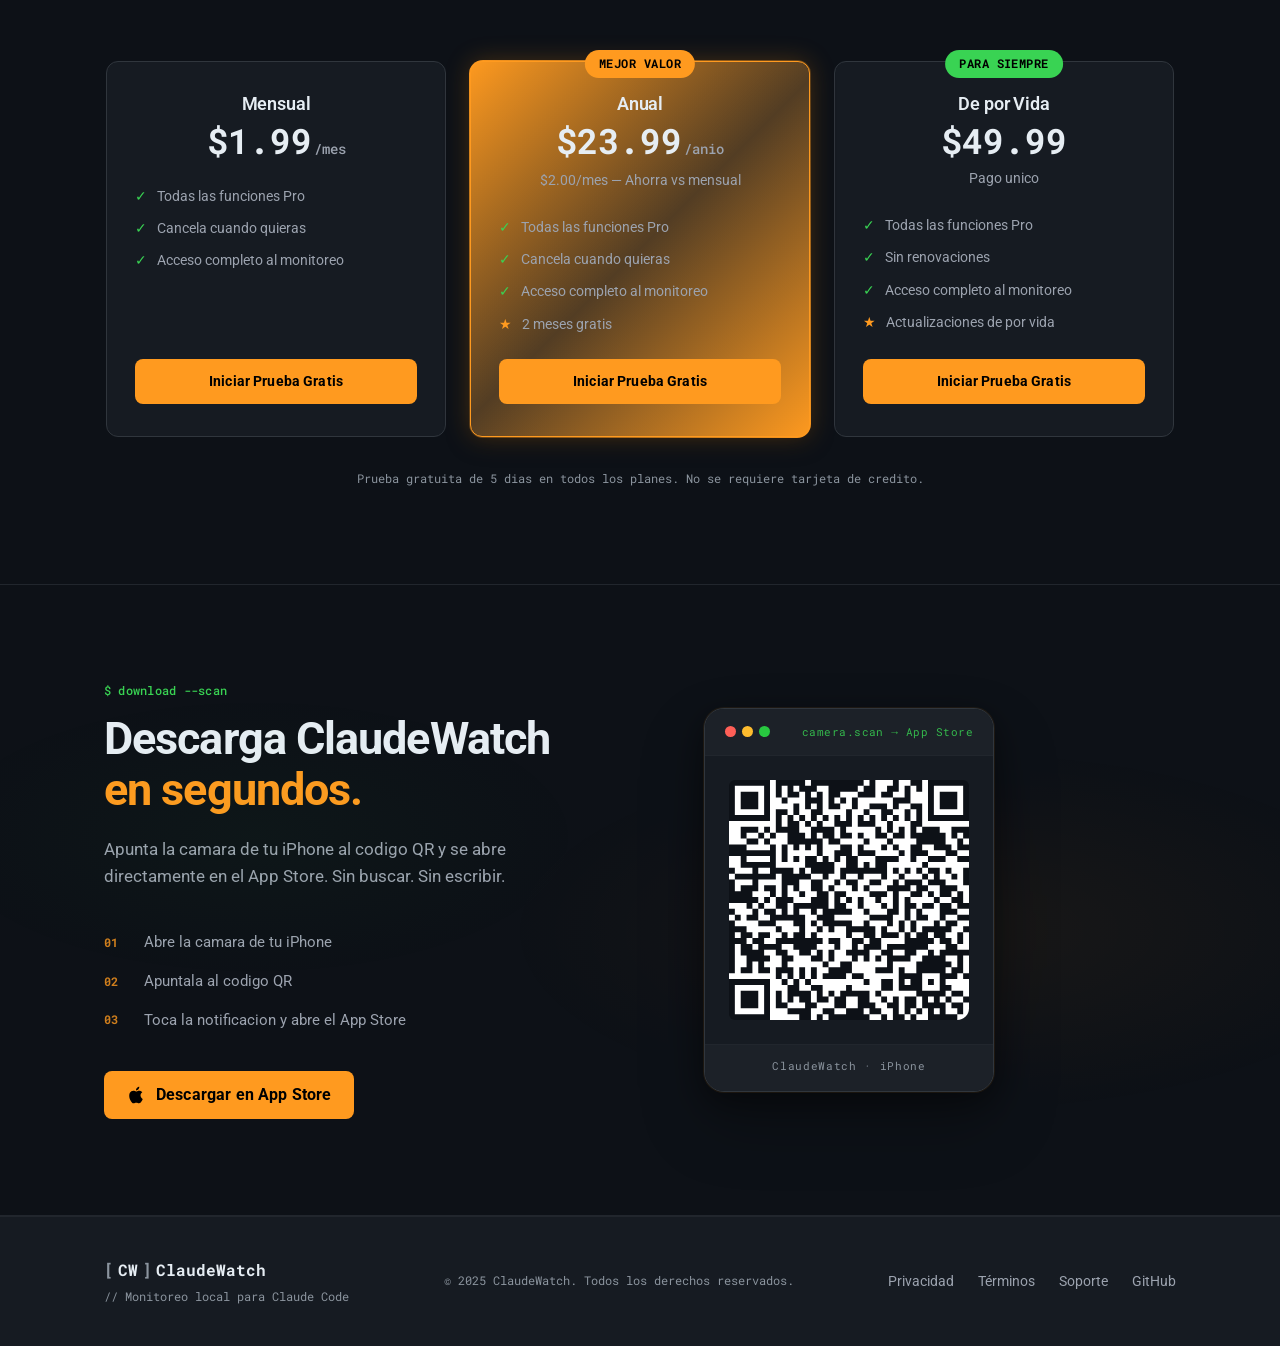
==== commit c058e810: "redesign: premium Get the App section, remove hero QR - Remove .btn-qr element from hero CTA row (sc" ====
--- a/index.html
+++ b/index.html
@@ -14,7 +14,7 @@
   <link rel="preconnect" href="https://fonts.googleapis.com">
   <link rel="preconnect" href="https://fonts.gstatic.com" crossorigin>
   <link href="https://fonts.googleapis.com/css2?family=Roboto:wght@400;500;700&family=Roboto+Mono:wght@400;500;700&display=swap" rel="stylesheet">
-  <link rel="stylesheet" href="style.css?v=4">
+  <link rel="stylesheet" href="style.css?v=5">
   <script defer src="/_vercel/insights/script.js"></script>
   <script defer src="/_vercel/speed-insights/script.js"></script>
 </head>
@@ -90,14 +90,7 @@
               GitHub
             </a>
 
-            <a href="https://apps.apple.com/mx/app/claudewatch/id6760924403" target="_blank" rel="noopener" class="btn-qr" aria-label="Scan QR to download" title="Scan to download">
-              <span class="btn-qr-inner">
-                <svg width="36" height="36" viewBox="0 0 41 41" xmlns="http://www.w3.org/2000/svg">
-                  <rect width="41" height="41" fill="#ffffff" rx="2"/>
-                  <path d="M0,0H1V1H0zM1,0H2V1H1zM2,0H3V1H2zM3,0H4V1H3zM4,0H5V1H4zM5,0H6V1H5zM6,0H7V1H6zM8,0H9V1H8zM9,0H10V1H9zM10,0H11V1H10zM11,0H12V1H11zM12,0H13V1H12zM14,0H15V1H14zM15,0H16V1H15zM16,0H17V1H16zM17,0H18V1H17zM18,0H19V1H18zM19,0H20V1H19zM20,0H21V1H20zM21,0H22V1H21zM22,0H23V1H22zM24,0H25V1H24zM28,0H29V1H28zM31,0H32V1H31zM32,0H33V1H32zM34,0H35V1H34zM35,0H36V1H35zM36,0H37V1H36zM37,0H38V1H37zM38,0H39V1H38zM39,0H40V1H39zM40,0H41V1H40zM0,1H1V2H0zM6,1H7V2H6zM8,1H9V2H8zM10,1H11V2H10zM12,1H13V2H12zM13,1H14V2H13zM14,1H15V2H14zM17,1H18V2H17zM18,1H19V2H18zM19,1H20V2H19zM20,1H21V2H20zM21,1H22V2H21zM23,1H24V2H23zM24,1H25V2H24zM27,1H28V2H27zM28,1H29V2H28zM30,1H31V2H30zM32,1H33V2H32zM34,1H35V2H34zM40,1H41V2H40zM0,2H1V3H0zM2,2H3V3H2zM3,2H4V3H3zM4,2H5V3H4zM6,2H7V3H6zM8,2H9V3H8zM10,2H11V3H10zM11,2H12V3H11zM13,2H14V3H13zM15,2H16V3H15zM17,2H18V3H17zM18,2H19V3H18zM22,2H23V3H22zM23,2H24V3H23zM24,2H25V3H24zM26,2H27V3H26zM27,2H28V3H27zM30,2H31V3H30zM34,2H35V3H34zM36,2H37V3H36zM37,2H38V3H37zM38,2H39V3H38zM40,2H41V3H40zM0,3H1V4H0zM2,3H3V4H2zM3,3H4V4H3zM4,3H5V4H4zM6,3H7V4H6zM9,3H10V4H9zM13,3H14V4H13zM14,3H15V4H14zM15,3H16V4H15zM17,3H18V4H17zM19,3H20V4H19zM21,3H22V4H21zM28,3H29V4H28zM29,3H30V4H29zM30,3H31V4H30zM34,3H35V4H34zM36,3H37V4H36zM37,3H38V4H37zM38,3H39V4H38zM40,3H41V4H40zM0,4H1V5H0zM2,4H3V5H2zM3,4H4V5H3zM4,4H5V5H4zM6,4H7V5H6zM11,4H12V5H11zM13,4H14V5H13zM15,4H16V5H15zM17,4H18V5H17zM18,4H19V5H18zM21,4H22V5H21zM24,4H25V5H24zM25,4H26V5H25zM26,4H27V5H26zM28,4H29V5H28zM31,4H32V5H31zM32,4H33V5H32zM34,4H35V5H34zM36,4H37V5H36zM37,4H38V5H37zM38,4H39V5H38zM40,4H41V5H40zM0,5H1V6H0zM6,5H7V6H6zM8,5H9V6H8zM9,5H10V6H9zM11,5H12V6H11zM14,5H15V6H14zM15,5H16V6H15zM20,5H21V6H20zM23,5H24V6H23zM26,5H27V6H26zM27,5H28V6H27zM30,5H31V6H30zM32,5H33V6H32zM34,5H35V6H34zM40,5H41V6H40zM0,6H1V7H0zM1,6H2V7H1zM2,6H3V7H2zM3,6H4V7H3zM4,6H5V7H4zM5,6H6V7H5zM6,6H7V7H6zM8,6H9V7H8zM10,6H11V7H10zM12,6H13V7H12zM14,6H15V7H14zM16,6H17V7H16zM18,6H19V7H18zM20,6H21V7H20zM22,6H23V7H22zM24,6H25V7H24zM26,6H27V7H26zM28,6H29V7H28zM30,6H31V7H30zM32,6H33V7H32zM34,6H35V7H34zM35,6H36V7H35zM36,6H37V7H36zM37,6H38V7H37zM38,6H39V7H38zM39,6H40V7H39zM40,6H41V7H40zM8,7H9V8H8zM10,7H11V8H10zM11,7H12V8H11zM13,7H14V8H13zM15,7H16V8H15zM18,7H19V8H18zM19,7H20V8H19zM20,7H21V8H20zM22,7H23V8H22zM23,7H24V8H23zM24,7H25V8H24zM27,7H28V8H27zM31,7H32V8H31zM32,7H33V8H32zM2,8H3V9H2zM3,8H4V9H3zM4,8H5V9H4zM6,8H7V9H6zM8,8H9V9H8zM9,8H10V9H9zM10,8H11V9H10zM11,8H12V9H11zM14,8H15V9H14zM15,8H16V9H15zM16,8H17V9H16zM17,8H18V9H17zM19,8H20V9H19zM25,8H26V9H25zM27,8H28V9H27zM29,8H30V9H29zM31,8H32V9H31zM33,8H34V9H33zM34,8H35V9H34zM35,8H36V9H35zM38,8H39V9H38zM39,8H40V9H39zM40,8H41V9H40zM2,9H3V10H2zM5,9H6V10H5zM7,9H8V10H7zM10,9H11V10H10zM11,9H12V10H11zM12,9H13V10H12zM14,9H15V10H14zM16,9H17V10H16zM17,9H18V10H17zM19,9H20V10H19zM20,9H21V10H20zM22,9H23V10H22zM25,9H26V10H25zM26,9H27V10H26zM28,9H29V10H28zM29,9H30V10H29zM31,9H32V10H31zM32,9H33V10H32zM33,9H34V10H33zM34,9H35V10H34zM35,9H36V10H35zM36,9H37V10H36zM38,9H39V10H38zM40,9H41V10H40zM3,10H4V11H3zM4,10H5V11H4zM6,10H7V11H6zM10,10H11V11H10zM11,10H12V11H11zM12,10H13V11H12zM13,10H14V11H13zM14,10H15V11H14zM15,10H16V11H15zM17,10H18V11H17zM18,10H19V11H18zM23,10H24V11H23zM27,10H28V11H27zM32,10H33V11H32zM33,10H34V11H33zM34,10H35V11H34zM35,10H36V11H35zM36,10H37V11H36zM39,10H40V11H39zM0,11H1V12H0zM1,11H2V12H1zM2,11H3V12H2zM7,11H8V12H7zM9,11H10V12H9zM11,11H12V12H11zM13,11H14V12H13zM15,11H16V12H15zM19,11H20V12H19zM20,11H21V12H20zM22,11H23V12H22zM26,11H27V12H26zM28,11H29V12H28zM31,11H32V12H31zM32,11H33V12H32zM35,11H36V12H35zM36,11H37V12H36zM37,11H38V12H37zM39,11H40V12H39zM40,11H41V12H40zM0,12H1V13H0zM1,12H2V13H1zM2,12H3V13H2zM3,12H4V13H3zM4,12H5V13H4zM5,12H6V13H5zM6,12H7V13H6zM7,12H8V13H7zM9,12H10V13H9zM15,12H16V13H15zM18,12H19V13H18zM19,12H20V13H19zM20,12H21V13H20zM22,12H23V13H22zM23,12H24V13H23zM24,12H25V13H24zM29,12H30V13H29zM31,12H32V13H31zM32,12H33V13H32zM33,12H34V13H33zM37,12H38V13H37zM38,12H39V13H38zM2,13H3V14H2zM7,13H8V14H7zM9,13H10V14H9zM11,13H12V14H11zM13,13H14V14H13zM14,13H15V14H14zM16,13H17V14H16zM18,13H19V14H18zM20,13H21V14H20zM21,13H22V14H21zM25,13H26V14H25zM26,13H27V14H26zM27,13H28V14H27zM28,13H29V14H28zM31,13H32V14H31zM34,13H35V14H34zM35,13H36V14H35zM36,13H37V14H36zM39,13H40V14H39zM40,13H41V14H40zM2,14H3V15H2zM3,14H4V15H3zM4,14H5V15H4zM5,14H6V15H5zM6,14H7V15H6zM7,14H8V15H7zM13,14H14V15H13zM14,14H15V15H14zM15,14H16V15H15zM16,14H17V15H16zM17,14H18V15H17zM20,14H21V15H20zM21,14H22V15H21zM23,14H24V15H23zM25,14H26V15H25zM26,14H27V15H26zM33,14H34V15H33zM0,15H1V16H0zM4,15H5V16H4zM7,15H8V16H7zM8,15H9V16H8zM9,15H10V16H9zM10,15H11V16H10zM12,15H13V16H12zM14,15H15V16H14zM15,15H16V16H15zM16,15H17V16H16zM17,15H18V16H17zM19,15H20V16H19zM20,15H21V16H20zM21,15H22V16H21zM22,15H23V16H22zM23,15H24V16H23zM24,15H25V16H24zM25,15H26V16H25zM26,15H27V16H26zM28,15H29V16H28zM30,15H31V16H30zM32,15H33V16H32zM34,15H35V16H34zM35,15H36V16H35zM37,15H38V16H37zM40,15H41V16H40zM1,16H2V17H1zM2,16H3V17H2zM3,16H4V17H3zM4,16H5V17H4zM5,16H6V17H5zM6,16H7V17H6zM7,16H8V17H7zM9,16H10V17H9zM10,16H11V17H10zM11,16H12V17H11zM12,16H13V17H12zM13,16H14V17H13zM16,16H17V17H16zM19,16H20V17H19zM22,16H23V17H22zM26,16H27V17H26zM29,16H30V17H29zM33,16H34V17H33zM35,16H36V17H35zM38,16H39V17H38zM40,16H41V17H40zM0,17H1V18H0zM4,17H5V18H4zM9,17H10V18H9zM10,17H11V18H10zM11,17H12V18H11zM14,17H15V18H14zM15,17H16V18H15zM18,17H19V18H18zM20,17H21V18H20zM21,17H22V18H21zM24,17H25V18H24zM25,17H26V18H25zM28,17H29V18H28zM30,17H31V18H30zM31,17H32V18H31zM32,17H33V18H32zM34,17H35V18H34zM35,17H36V18H35zM36,17H37V18H36zM40,17H41V18H40zM0,18H1V19H0zM2,18H3V19H2zM3,18H4V19H3zM4,18H5V19H4zM6,18H7V19H6zM7,18H8V19H7zM9,18H10V19H9zM11,18H12V19H11zM14,18H15V19H14zM15,18H16V19H15zM17,18H18V19H17zM21,18H22V19H21zM23,18H24V19H23zM27,18H28V19H27zM28,18H29V19H28zM29,18H30V19H29zM30,18H31V19H30zM32,18H33V19H32zM33,18H34V19H33zM36,18H37V19H36zM37,18H38V19H37zM38,18H39V19H38zM0,19H1V20H0zM1,19H2V20H1zM2,19H3V20H2zM3,19H4V20H3zM7,19H8V20H7zM9,19H10V20H9zM12,19H13V20H12zM15,19H16V20H15zM16,19H17V20H16zM18,19H20V20H18zM24,19H25V20H24zM25,19H26V20H25zM26,19H27V20H26zM28,19H29V20H28zM31,19H32V20H31zM32,19H33V20H32zM34,19H35V20H34zM36,19H37V20H36zM37,19H38V20H37zM39,19H40V20H39zM0,20H1V21H0zM1,20H2V21H1zM2,20H3V21H2zM3,20H4V21H3zM4,20H5V21H4zM6,20H7V21H6zM8,20H9V21H8zM9,20H10V21H9zM10,20H11V21H10zM14,20H15V21H14zM15,20H16V21H15zM16,20H17V21H16zM18,20H19V21H18zM20,20H21V21H20zM22,20H23V21H22zM25,20H26V21H25zM28,20H29V21H28zM30,20H31V21H30zM35,20H36V21H35zM38,20H39V21H38zM39,20H40V21H39zM3,21H4V22H3zM5,21H6V22H5zM8,21H9V22H8zM9,21H10V22H9zM11,21H12V22H11zM12,21H13V22H12zM13,21H14V22H13zM14,21H15V22H14zM15,21H16V22H15zM16,21H17V22H16zM18,21H19V22H18zM19,21H20V22H19zM22,21H23V22H22zM26,21H27V22H26zM28,21H29V22H28zM30,21H31V22H30zM31,21H32V22H31zM33,21H34V22H33zM34,21H35V22H34zM36,21H37V22H36zM37,21H38V22H37zM39,21H40V22H39zM40,21H41V22H40zM0,22H1V23H0zM4,22H5V23H4zM6,22H7V23H6zM7,22H8V23H7zM9,22H10V23H9zM11,22H12V23H11zM14,22H15V23H14zM16,22H17V23H16zM17,22H18V23H17zM18,22H19V23H18zM19,22H20V23H19zM20,22H21V23H20zM23,22H24V23H23zM27,22H28V23H27zM28,22H29V23H28zM30,22H31V23H30zM32,22H33V23H32zM36,22H37V23H36zM37,22H38V23H37zM38,22H39V23H38zM1,23H2V24H1zM3,23H4V24H3zM4,23H5V24H4zM7,23H8V24H7zM8,23H9V24H8zM9,23H10V24H9zM10,23H11V24H10zM11,23H12V24H11zM12,23H13V24H12zM15,23H16V24H15zM16,23H17V24H16zM17,23H18V24H17zM24,23H25V24H24zM25,23H26V24H25zM26,23H27V24H26zM27,23H28V24H27zM30,23H31V24H30zM32,23H33V24H32zM33,23H34V24H33zM36,23H37V24H36zM39,23H40V24H39zM40,23H41V24H40zM0,24H1V25H0zM5,24H6V25H5zM6,24H7V25H6zM7,24H8V25H7zM11,24H12V25H11zM12,24H13V25H12zM14,24H15V25H14zM16,24H17V25H16zM17,24H18V25H17zM18,24H19V25H18zM19,24H20V25H19zM20,24H21V25H20zM23,24H24V25H23zM27,24H28V25H27zM29,24H30V25H29zM31,24H32V25H31zM35,24H36V25H35zM37,24H38V25H37zM38,24H39V25H38zM0,25H1V26H0zM1,25H2V26H1zM2,25H3V26H2zM8,25H9V26H8zM12,25H13V26H12zM15,25H16V26H15zM17,25H18V26H17zM20,25H21V26H20zM21,25H22V26H21zM22,25H23V26H22zM23,25H24V26H23zM24,25H25V26H24zM26,25H27V26H26zM29,25H30V26H29zM31,25H32V26H31zM33,25H34V26H33zM34,25H35V26H34zM35,25H36V26H35zM36,25H37V26H36zM37,25H38V26H37zM40,25H41V26H40zM0,26H1V27H0zM2,26H3V27H2zM3,26H4V27H3zM5,26H6V27H5zM6,26H7V27H6zM9,26H10V27H9zM11,26H12V27H11zM12,26H13V27H12zM14,26H15V27H14zM20,26H21V27H20zM23,26H24V27H23zM24,26H25V27H24zM26,26H27V27H26zM27,26H28V27H27zM28,26H29V27H28zM30,26H31V27H30zM32,26H33V27H32zM33,26H34V27H33zM35,26H36V27H35zM36,26H37V27H36zM39,26H40V27H39zM0,27H1V28H0zM1,27H2V28H1zM2,27H3V28H2zM4,27H5V28H4zM5,27H6V28H5zM8,27H9V28H8zM9,27H10V28H9zM10,27H11V28H10zM11,27H12V28H11zM12,27H13V28H12zM13,27H14V28H13zM14,27H15V28H14zM15,27H16V28H15zM17,27H18V28H17zM18,27H19V28H18zM21,27H22V28H21zM22,27H23V28H22zM24,27H25V28H24zM25,27H26V28H25zM30,27H31V28H30zM31,27H32V28H31zM32,27H33V28H32zM33,27H34V28H33zM34,27H35V28H34zM36,27H37V28H36zM37,27H38V28H37zM39,27H40V28H39zM0,28H1V29H0zM2,28H3V29H2zM3,28H4V29H3zM5,28H6V29H5zM6,28H7V29H6zM7,28H8V29H7zM8,28H9V29H8zM11,28H12V29H11zM12,28H13V29H12zM13,28H14V29H13zM14,28H15V29H14zM18,28H19V29H18zM21,28H22V29H21zM23,28H24V29H23zM24,28H25V29H24zM25,28H26V29H25zM27,28H28V29H27zM28,28H29V29H28zM29,28H30V29H29zM30,28H31V29H30zM31,28H32V29H31zM32,28H33V29H32zM33,28H34V29H33zM37,28H38V29H37zM38,28H39V29H38zM0,29H1V30H0zM2,29H3V30H2zM3,29H4V30H3zM4,29H5V30H4zM5,29H6V30H5zM8,29H9V30H8zM9,29H10V30H9zM12,29H13V30H12zM13,29H14V30H13zM15,29H16V30H15zM17,29H18V30H17zM20,29H21V30H20zM21,29H22V30H21zM22,29H23V30H22zM23,29H24V30H23zM26,29H27V30H26zM27,29H28V30H27zM30,29H31V30H30zM31,29H32V30H31zM34,29H35V30H34zM36,29H37V30H36zM37,29H38V30H37zM38,29H39V30H38zM39,29H40V30H39zM40,29H41V30H40zM0,30H1V31H0zM3,30H4V31H3zM4,30H5V31H4zM5,30H6V31H5zM6,30H7V31H6zM9,30H10V31H9zM10,30H11V31H10zM14,30H15V31H14zM15,30H16V31H15zM17,30H18V31H17zM21,30H22V31H21zM23,30H24V31H23zM25,30H26V31H25zM27,30H28V31H27zM28,30H29V31H28zM29,30H30V31H29zM30,30H31V31H30zM33,30H34V31H33zM34,30H35V31H34zM35,30H36V31H35zM36,30H37V31H36zM39,30H40V31H39zM0,31H1V32H0zM3,31H4V32H3zM5,31H6V32H5zM9,31H10V32H9zM16,31H17V32H16zM19,31H20V32H19zM20,31H21V32H20zM27,31H28V32H27zM32,31H33V32H32zM33,31H34V32H33zM34,31H35V32H34zM35,31H36V32H35zM36,31H37V32H36zM37,31H38V32H37zM39,31H40V32H39zM0,32H1V33H0zM2,32H3V33H2zM3,32H4V33H3zM5,32H6V33H5zM6,32H7V33H6zM8,32H9V33H8zM9,32H10V33H9zM10,32H11V33H10zM12,32H13V33H12zM14,32H15V33H14zM17,32H18V33H17zM18,32H19V33H18zM19,32H20V33H19zM20,32H21V33H20zM25,32H26V33H25zM26,32H27V33H26zM27,32H28V33H27zM29,32H30V33H29zM32,32H33V33H32zM33,32H34V33H33zM34,32H35V33H34zM35,32H36V33H35zM36,32H37V33H36zM38,32H39V33H38zM39,32H40V33H39zM8,33H9V34H8zM10,33H11V34H10zM12,33H13V34H12zM14,33H15V34H14zM16,33H17V34H16zM17,33H18V34H17zM18,33H19V34H18zM19,33H20V34H19zM21,33H22V34H21zM22,33H23V34H22zM29,33H30V34H29zM30,33H31V34H30zM31,33H32V34H31zM32,33H33V34H32zM36,33H37V34H36zM37,33H38V34H37zM38,33H39V34H38zM40,33H41V34H40zM0,34H1V35H0zM1,34H2V35H1zM2,34H3V35H2zM3,34H4V35H3zM4,34H5V35H4zM5,34H6V35H5zM6,34H7V35H6zM9,34H10V35H9zM11,34H12V35H11zM13,34H14V35H13zM23,34H24V35H23zM26,34H27V35H26zM27,34H28V35H27zM29,34H30V35H29zM31,34H32V35H31zM32,34H33V35H32zM34,34H35V35H34zM36,34H37V35H36zM0,35H1V36H0zM6,35H7V36H6zM10,35H11V36H10zM11,35H12V36H11zM14,35H15V36H14zM15,35H16V36H15zM20,35H21V36H20zM26,35H27V36H26zM27,35H28V36H27zM29,35H30V36H29zM30,35H31V36H30zM31,35H32V36H31zM32,35H33V36H32zM36,35H37V36H36zM37,35H38V36H37zM0,36H1V37H0zM2,36H3V37H2zM3,36H4V37H3zM4,36H5V37H4zM6,36H7V37H6zM8,36H9V37H8zM10,36H11V37H10zM11,36H12V37H11zM12,36H13V37H12zM13,36H14V37H13zM15,36H16V37H15zM17,36H18V37H17zM19,36H20V37H19zM20,36H21V37H20zM21,36H22V37H21zM22,36H23V37H22zM23,36H24V37H23zM25,36H26V37H25zM32,36H33V37H32zM33,36H34V37H33zM34,36H35V37H34zM35,36H36V37H35zM36,36H37V37H36zM38,36H39V37H38zM39,36H40V37H39zM0,37H1V38H0zM2,37H3V38H2zM3,37H4V38H3zM4,37H5V38H4zM6,37H7V38H6zM8,37H9V38H8zM10,37H11V38H10zM12,37H13V38H12zM13,37H14V38H13zM15,37H16V38H15zM16,37H17V38H16zM18,37H19V38H18zM19,37H20V38H19zM22,37H23V38H22zM23,37H24V38H23zM26,37H27V38H26zM28,37H29V38H28zM30,37H31V38H30zM31,37H32V38H31zM33,37H34V38H33zM35,37H36V38H35zM37,37H38V38H37zM40,37H41V38H40zM0,38H1V39H0zM2,38H3V39H2zM3,38H4V39H3zM4,38H5V39H4zM6,38H7V39H6zM8,38H9V39H8zM9,38H10V39H9zM13,38H14V39H13zM14,38H15V39H14zM18,38H19V39H18zM19,38H20V39H19zM22,38H23V39H22zM23,38H24V39H23zM24,38H25V39H24zM27,38H28V39H27zM28,38H29V39H28zM30,38H31V39H30zM31,38H32V39H31zM33,38H34V39H33zM34,38H35V39H34zM35,38H36V39H35zM36,38H37V39H36zM38,38H39V39H38zM39,38H40V39H39zM0,39H1V40H0zM6,39H7V40H6zM10,39H11V40H10zM11,39H12V40H11zM12,39H13V40H12zM13,39H14V40H13zM16,39H17V40H16zM17,39H18V40H17zM20,39H21V40H20zM21,39H22V40H21zM22,39H23V40H22zM24,39H25V40H24zM25,39H26V40H25zM28,39H29V40H28zM30,39H31V40H30zM32,39H33V40H32zM34,39H35V40H34zM36,39H37V40H36zM39,39H40V40H39zM0,40H1V41H0zM1,40H2V41H1zM2,40H3V41H2zM3,40H4V41H3zM4,40H5V41H4zM5,40H6V41H5zM6,40H7V41H6zM12,40H13V41H12zM13,40H14V41H13zM15,40H16V41H15zM17,40H18V41H17zM18,40H19V41H18zM19,40H20V41H19zM20,40H21V41H20zM21,40H22V41H21zM22,40H23V41H22zM23,40H24V41H23zM26,40H27V41H26zM28,40H29V41H28zM29,40H30V41H29zM31,40H32V41H31zM34,40H35V41H34zM35,40H36V41H35zM36,40H37V41H36zM37,40H38V41H37zM38,40H39V41H38z" fill="#0D1117"/>
-                </svg>
-              </span>
-            </a>
+            
           </div>
           <div class="term-window term-window--hero">
             <div class="term-titlebar">
@@ -578,32 +571,59 @@
 
   <div class="divider"></div>
 
-  <!-- ─── Download QR Section ───────────────────────────── -->
-  <section class="section qr-download-section" id="download">
-    <div class="container">
-      <div class="qr-download-inner">
-
-        <div class="qr-download-text">
+  <!-- ─── Get the App Section ──────────────────────────── -->
+  <section class="section get-app-section" id="download">
+    <div class="container">
+      <div class="get-app-inner">
+
+        <!-- Left: copy + CTA -->
+        <div class="get-app-copy">
           <span class="section-label mono" data-i18n="qr_label">$ download --scan</span>
-          <h2 class="section-title" data-i18n="qr_title">Download ClaudeWatch</h2>
-          <p class="section-subtitle" data-i18n="qr_subtitle">Scan the QR code with your iPhone camera to download from the App Store.</p>
-          <a href="https://apps.apple.com/mx/app/claudewatch/id6760924403" target="_blank" rel="noopener" class="btn-primary qr-store-btn" aria-label="Download on App Store">
+          <h2 class="get-app-heading" data-i18n="qr_title">Descarga ClaudeWatch<br><span class="get-app-heading-accent">en segundos.</span></h2>
+          <p class="get-app-subtext" data-i18n="qr_subtitle">Apunta la camara de tu iPhone al codigo QR y se abre directamente en el App Store. Sin buscar. Sin escribir.</p>
+
+          <div class="get-app-steps">
+            <div class="get-app-step">
+              <span class="get-app-step-num mono">01</span>
+              <span class="get-app-step-text">Abre la camara de tu iPhone</span>
+            </div>
+            <div class="get-app-step">
+              <span class="get-app-step-num mono">02</span>
+              <span class="get-app-step-text">Apuntala al codigo QR</span>
+            </div>
+            <div class="get-app-step">
+              <span class="get-app-step-num mono">03</span>
+              <span class="get-app-step-text">Toca la notificacion y abre el App Store</span>
+            </div>
+          </div>
+
+          <a href="https://apps.apple.com/mx/app/claudewatch/id6760924403" target="_blank" rel="noopener" class="btn-primary get-app-store-btn" aria-label="Download on App Store">
             <svg width="20" height="20" viewBox="0 0 24 24" fill="none" aria-hidden="true">
               <path d="M18.71 19.5c-.83 1.24-1.71 2.45-3.05 2.47-1.34.03-1.77-.79-3.29-.79-1.53 0-2 .77-3.27.82-1.31.05-2.3-1.32-3.14-2.53C4.25 17 2.94 12.45 4.7 9.39c.87-1.52 2.43-2.48 4.12-2.51 1.28-.02 2.5.87 3.29.87.78 0 2.26-1.07 3.8-.91.65.03 2.47.26 3.64 1.98-.09.06-2.17 1.28-2.15 3.81.03 3.02 2.65 4.03 2.68 4.04-.03.07-.42 1.44-1.38 2.83M13 3.5c.73-.83 1.94-1.46 2.94-1.5.13 1.17-.34 2.35-1.04 3.19-.69.85-1.83 1.51-2.95 1.42-.15-1.15.41-2.35 1.05-3.11z" fill="currentColor"/>
             </svg>
-            <span data-i18n="qr_cta">Download on App Store</span>
+            <span data-i18n="qr_cta">Descargar en App Store</span>
           </a>
         </div>
 
-        <div class="qr-download-code">
-          <div class="qr-download-card">
-            <a href="https://apps.apple.com/mx/app/claudewatch/id6760924403" target="_blank" rel="noopener" aria-label="QR Code - Download ClaudeWatch">
-              <svg class="qr-download-svg" viewBox="0 0 41 41" xmlns="http://www.w3.org/2000/svg">
-                <rect width="41" height="41" fill="#ffffff" rx="2"/>
-                <path d="M0,0H1V1H0zM1,0H2V1H1zM2,0H3V1H2zM3,0H4V1H3zM4,0H5V1H4zM5,0H6V1H5zM6,0H7V1H6zM8,0H9V1H8zM9,0H10V1H9zM10,0H11V1H10zM11,0H12V1H11zM12,0H13V1H12zM14,0H15V1H14zM15,0H16V1H15zM16,0H17V1H16zM17,0H18V1H17zM18,0H19V1H18zM19,0H20V1H19zM20,0H21V1H20zM21,0H22V1H21zM22,0H23V1H22zM24,0H25V1H24zM28,0H29V1H28zM31,0H32V1H31zM32,0H33V1H32zM34,0H35V1H34zM35,0H36V1H35zM36,0H37V1H36zM37,0H38V1H37zM38,0H39V1H38zM39,0H40V1H39zM40,0H41V1H40zM0,1H1V2H0zM6,1H7V2H6zM8,1H9V2H8zM10,1H11V2H10zM12,1H13V2H12zM13,1H14V2H13zM14,1H15V2H14zM17,1H18V2H17zM18,1H19V2H18zM19,1H20V2H19zM20,1H21V2H20zM21,1H22V2H21zM23,1H24V2H23zM24,1H25V2H24zM27,1H28V2H27zM28,1H29V2H28zM30,1H31V2H30zM32,1H33V2H32zM34,1H35V2H34zM40,1H41V2H40zM0,2H1V3H0zM2,2H3V3H2zM3,2H4V3H3zM4,2H5V3H4zM6,2H7V3H6zM8,2H9V3H8zM10,2H11V3H10zM11,2H12V3H11zM13,2H14V3H13zM15,2H16V3H15zM17,2H18V3H17zM18,2H19V3H18zM22,2H23V3H22zM23,2H24V3H23zM24,2H25V3H24zM26,2H27V3H26zM27,2H28V3H27zM30,2H31V3H30zM34,2H35V3H34zM36,2H37V3H36zM37,2H38V3H37zM38,2H39V3H38zM40,2H41V3H40zM0,3H1V4H0zM2,3H3V4H2zM3,3H4V4H3zM4,3H5V4H4zM6,3H7V4H6zM9,3H10V4H9zM13,3H14V4H13zM14,3H15V4H14zM15,3H16V4H15zM17,3H18V4H17zM19,3H20V4H19zM21,3H22V4H21zM28,3H29V4H28zM29,3H30V4H29zM30,3H31V4H30zM34,3H35V4H34zM36,3H37V4H36zM37,3H38V4H37zM38,3H39V4H38zM40,3H41V4H40zM0,4H1V5H0zM2,4H3V5H2zM3,4H4V5H3zM4,4H5V5H4zM6,4H7V5H6zM11,4H12V5H11zM13,4H14V5H13zM15,4H16V5H15zM17,4H18V5H17zM18,4H19V5H18zM21,4H22V5H21zM24,4H25V5H24zM25,4H26V5H25zM26,4H27V5H26zM28,4H29V5H28zM31,4H32V5H31zM32,4H33V5H32zM34,4H35V5H34zM36,4H37V5H36zM37,4H38V5H37zM38,4H39V5H38zM40,4H41V5H40zM0,5H1V6H0zM6,5H7V6H6zM8,5H9V6H8zM9,5H10V6H9zM11,5H12V6H11zM14,5H15V6H14zM15,5H16V6H15zM20,5H21V6H20zM23,5H24V6H23zM26,5H27V6H26zM27,5H28V6H27zM30,5H31V6H30zM32,5H33V6H32zM34,5H35V6H34zM40,5H41V6H40zM0,6H1V7H0zM1,6H2V7H1zM2,6H3V7H2zM3,6H4V7H3zM4,6H5V7H4zM5,6H6V7H5zM6,6H7V7H6zM8,6H9V7H8zM10,6H11V7H10zM12,6H13V7H12zM14,6H15V7H14zM16,6H17V7H16zM18,6H19V7H18zM20,6H21V7H20zM22,6H23V7H22zM24,6H25V7H24zM26,6H27V7H26zM28,6H29V7H28zM30,6H31V7H30zM32,6H33V7H32zM34,6H35V7H34zM35,6H36V7H35zM36,6H37V7H36zM37,6H38V7H37zM38,6H39V7H38zM39,6H40V7H39zM40,6H41V7H40zM8,7H9V8H8zM10,7H11V8H10zM11,7H12V8H11zM13,7H14V8H13zM15,7H16V8H15zM18,7H19V8H18zM19,7H20V8H19zM20,7H21V8H20zM22,7H23V8H22zM23,7H24V8H23zM24,7H25V8H24zM27,7H28V8H27zM31,7H32V8H31zM32,7H33V8H32zM2,8H3V9H2zM3,8H4V9H3zM4,8H5V9H4zM6,8H7V9H6zM8,8H9V9H8zM9,8H10V9H9zM10,8H11V9H10zM11,8H12V9H11zM14,8H15V9H14zM15,8H16V9H15zM16,8H17V9H16zM17,8H18V9H17zM19,8H20V9H19zM25,8H26V9H25zM27,8H28V9H27zM29,8H30V9H29zM31,8H32V9H31zM33,8H34V9H33zM34,8H35V9H34zM35,8H36V9H35zM38,8H39V9H38zM39,8H40V9H39zM40,8H41V9H40zM2,9H3V10H2zM5,9H6V10H5zM7,9H8V10H7zM10,9H11V10H10zM11,9H12V10H11zM12,9H13V10H12zM14,9H15V10H14zM16,9H17V10H16zM17,9H18V10H17zM19,9H20V10H19zM20,9H21V10H20zM22,9H23V10H22zM25,9H26V10H25zM26,9H27V10H26zM28,9H29V10H28zM29,9H30V10H29zM31,9H32V10H31zM32,9H33V10H32zM33,9H34V10H33zM34,9H35V10H34zM35,9H36V10H35zM36,9H37V10H36zM38,9H39V10H38zM40,9H41V10H40zM3,10H4V11H3zM4,10H5V11H4zM6,10H7V11H6zM10,10H11V11H10zM11,10H12V11H11zM12,10H13V11H12zM13,10H14V11H13zM14,10H15V11H14zM15,10H16V11H15zM17,10H18V11H17zM18,10H19V11H18zM23,10H24V11H23zM27,10H28V11H27zM32,10H33V11H32zM33,10H34V11H33zM34,10H35V11H34zM35,10H36V11H35zM36,10H37V11H36zM39,10H40V11H39zM0,11H1V12H0zM1,11H2V12H1zM2,11H3V12H2zM7,11H8V12H7zM9,11H10V12H9zM11,11H12V12H11zM13,11H14V12H13zM15,11H16V12H15zM19,11H20V12H19zM20,11H21V12H20zM22,11H23V12H22zM26,11H27V12H26zM28,11H29V12H28zM31,11H32V12H31zM32,11H33V12H32zM35,11H36V12H35zM36,11H37V12H36zM37,11H38V12H37zM39,11H40V12H39zM40,11H41V12H40zM0,12H1V13H0zM1,12H2V13H1zM2,12H3V13H2zM3,12H4V13H3zM4,12H5V13H4zM5,12H6V13H5zM6,12H7V13H6zM7,12H8V13H7zM9,12H10V13H9zM15,12H16V13H15zM18,12H19V13H18zM19,12H20V13H19zM20,12H21V13H20zM22,12H23V13H22zM23,12H24V13H23zM24,12H25V13H24zM29,12H30V13H29zM31,12H32V13H31zM32,12H33V13H32zM33,12H34V13H33zM37,12H38V13H37zM38,12H39V13H38zM2,13H3V14H2zM7,13H8V14H7zM9,13H10V14H9zM11,13H12V14H11zM13,13H14V14H13zM14,13H15V14H14zM16,13H17V14H16zM18,13H19V14H18zM20,13H21V14H20zM21,13H22V14H21zM25,13H26V14H25zM26,13H27V14H26zM27,13H28V14H27zM28,13H29V14H28zM31,13H32V14H31zM34,13H35V14H34zM35,13H36V14H35zM36,13H37V14H36zM39,13H40V14H39zM40,13H41V14H40zM2,14H3V15H2zM3,14H4V15H3zM4,14H5V15H4zM5,14H6V15H5zM6,14H7V15H6zM7,14H8V15H7zM13,14H14V15H13zM14,14H15V15H14zM15,14H16V15H15zM16,14H17V15H16zM17,14H18V15H17zM20,14H21V15H20zM21,14H22V15H21zM23,14H24V15H23zM25,14H26V15H25zM26,14H27V15H26zM33,14H34V15H33zM0,15H1V16H0zM4,15H5V16H4zM7,15H8V16H7zM8,15H9V16H8zM9,15H10V16H9zM10,15H11V16H10zM12,15H13V16H12zM14,15H15V16H14zM15,15H16V16H15zM16,15H17V16H16zM17,15H18V16H17zM19,15H20V16H19zM20,15H21V16H20zM21,15H22V16H21zM22,15H23V16H22zM23,15H24V16H23zM24,15H25V16H24zM25,15H26V16H25zM26,15H27V16H26zM28,15H29V16H28zM30,15H31V16H30zM32,15H33V16H32zM34,15H35V16H34zM35,15H36V16H35zM37,15H38V16H37zM40,15H41V16H40zM1,16H2V17H1zM2,16H3V17H2zM3,16H4V17H3zM4,16H5V17H4zM5,16H6V17H5zM6,16H7V17H6zM7,16H8V17H7zM9,16H10V17H9zM10,16H11V17H10zM11,16H12V17H11zM12,16H13V17H12zM13,16H14V17H13zM16,16H17V17H16zM19,16H20V17H19zM22,16H23V17H22zM26,16H27V17H26zM29,16H30V17H29zM33,16H34V17H33zM35,16H36V17H35zM38,16H39V17H38zM40,16H41V17H40zM0,17H1V18H0zM4,17H5V18H4zM9,17H10V18H9zM10,17H11V18H10zM11,17H12V18H11zM14,17H15V18H14zM15,17H16V18H15zM18,17H19V18H18zM20,17H21V18H20zM21,17H22V18H21zM24,17H25V18H24zM25,17H26V18H25zM28,17H29V18H28zM30,17H31V18H30zM31,17H32V18H31zM32,17H33V18H32zM34,17H35V18H34zM35,17H36V18H35zM36,17H37V18H36zM40,17H41V18H40zM0,18H1V19H0zM2,18H3V19H2zM3,18H4V19H3zM4,18H5V19H4zM6,18H7V19H6zM7,18H8V19H7zM9,18H10V19H9zM11,18H12V19H11zM14,18H15V19H14zM15,18H16V19H15zM17,18H18V19H17zM21,18H22V19H21zM23,18H24V19H23zM27,18H28V19H27zM28,18H29V19H28zM29,18H30V19H29zM30,18H31V19H30zM32,18H33V19H32zM33,18H34V19H33zM36,18H37V19H36zM37,18H38V19H37zM38,18H39V19H38zM0,19H1V20H0zM1,19H2V20H1zM2,19H3V20H2zM3,19H4V20H3zM7,19H8V20H7zM9,19H10V20H9zM12,19H13V20H12zM15,19H16V20H15zM16,19H17V20H16zM18,19H20V20H18zM24,19H25V20H24zM25,19H26V20H25zM26,19H27V20H26zM28,19H29V20H28zM31,19H32V20H31zM32,19H33V20H32zM34,19H35V20H34zM36,19H37V20H36zM37,19H38V20H37zM39,19H40V20H39zM0,20H1V21H0zM1,20H2V21H1zM2,20H3V21H2zM3,20H4V21H3zM4,20H5V21H4zM6,20H7V21H6zM8,20H9V21H8zM9,20H10V21H9zM10,20H11V21H10zM14,20H15V21H14zM15,20H16V21H15zM16,20H17V21H16zM18,20H19V21H18zM20,20H21V21H20zM22,20H23V21H22zM25,20H26V21H25zM28,20H29V21H28zM30,20H31V21H30zM35,20H36V21H35zM38,20H39V21H38zM39,20H40V21H39zM3,21H4V22H3zM5,21H6V22H5zM8,21H9V22H8zM9,21H10V22H9zM11,21H12V22H11zM12,21H13V22H12zM13,21H14V22H13zM14,21H15V22H14zM15,21H16V22H15zM16,21H17V22H16zM18,21H19V22H18zM19,21H20V22H19zM22,21H23V22H22zM26,21H27V22H26zM28,21H29V22H28zM30,21H31V22H30zM31,21H32V22H31zM33,21H34V22H33zM34,21H35V22H34zM36,21H37V22H36zM37,21H38V22H37zM39,21H40V22H39zM40,21H41V22H40zM0,22H1V23H0zM4,22H5V23H4zM6,22H7V23H6zM7,22H8V23H7zM9,22H10V23H9zM11,22H12V23H11zM14,22H15V23H14zM16,22H17V23H16zM17,22H18V23H17zM18,22H19V23H18zM19,22H20V23H19zM20,22H21V23H20zM23,22H24V23H23zM27,22H28V23H27zM28,22H29V23H28zM30,22H31V23H30zM32,22H33V23H32zM36,22H37V23H36zM37,22H38V23H37zM38,22H39V23H38zM1,23H2V24H1zM3,23H4V24H3zM4,23H5V24H4zM7,23H8V24H7zM8,23H9V24H8zM9,23H10V24H9zM10,23H11V24H10zM11,23H12V24H11zM12,23H13V24H12zM15,23H16V24H15zM16,23H17V24H16zM17,23H18V24H17zM24,23H25V24H24zM25,23H26V24H25zM26,23H27V24H26zM27,23H28V24H27zM30,23H31V24H30zM32,23H33V24H32zM33,23H34V24H33zM36,23H37V24H36zM39,23H40V24H39zM40,23H41V24H40zM0,24H1V25H0zM5,24H6V25H5zM6,24H7V25H6zM7,24H8V25H7zM11,24H12V25H11zM12,24H13V25H12zM14,24H15V25H14zM16,24H17V25H16zM17,24H18V25H17zM18,24H19V25H18zM19,24H20V25H19zM20,24H21V25H20zM23,24H24V25H23zM27,24H28V25H27zM29,24H30V25H29zM31,24H32V25H31zM35,24H36V25H35zM37,24H38V25H37zM38,24H39V25H38zM0,25H1V26H0zM1,25H2V26H1zM2,25H3V26H2zM8,25H9V26H8zM12,25H13V26H12zM15,25H16V26H15zM17,25H18V26H17zM20,25H21V26H20zM21,25H22V26H21zM22,25H23V26H22zM23,25H24V26H23zM24,25H25V26H24zM26,25H27V26H26zM29,25H30V26H29zM31,25H32V26H31zM33,25H34V26H33zM34,25H35V26H34zM35,25H36V26H35zM36,25H37V26H36zM37,25H38V26H37zM40,25H41V26H40zM0,26H1V27H0zM2,26H3V27H2zM3,26H4V27H3zM5,26H6V27H5zM6,26H7V27H6zM9,26H10V27H9zM11,26H12V27H11zM12,26H13V27H12zM14,26H15V27H14zM20,26H21V27H20zM23,26H24V27H23zM24,26H25V27H24zM26,26H27V27H26zM27,26H28V27H27zM28,26H29V27H28zM30,26H31V27H30zM32,26H33V27H32zM33,26H34V27H33zM35,26H36V27H35zM36,26H37V27H36zM39,26H40V27H39zM0,27H1V28H0zM1,27H2V28H1zM2,27H3V28H2zM4,27H5V28H4zM5,27H6V28H5zM8,27H9V28H8zM9,27H10V28H9zM10,27H11V28H10zM11,27H12V28H11zM12,27H13V28H12zM13,27H14V28H13zM14,27H15V28H14zM15,27H16V28H15zM17,27H18V28H17zM18,27H19V28H18zM21,27H22V28H21zM22,27H23V28H22zM24,27H25V28H24zM25,27H26V28H25zM30,27H31V28H30zM31,27H32V28H31zM32,27H33V28H32zM33,27H34V28H33zM34,27H35V28H34zM36,27H37V28H36zM37,27H38V28H37zM39,27H40V28H39zM0,28H1V29H0zM2,28H3V29H2zM3,28H4V29H3zM5,28H6V29H5zM6,28H7V29H6zM7,28H8V29H7zM8,28H9V29H8zM11,28H12V29H11zM12,28H13V29H12zM13,28H14V29H13zM14,28H15V29H14zM18,28H19V29H18zM21,28H22V29H21zM23,28H24V29H23zM24,28H25V29H24zM25,28H26V29H25zM27,28H28V29H27zM28,28H29V29H28zM29,28H30V29H29zM30,28H31V29H30zM31,28H32V29H31zM32,28H33V29H32zM33,28H34V29H33zM37,28H38V29H37zM38,28H39V29H38zM0,29H1V30H0zM2,29H3V30H2zM3,29H4V30H3zM4,29H5V30H4zM5,29H6V30H5zM8,29H9V30H8zM9,29H10V30H9zM12,29H13V30H12zM13,29H14V30H13zM15,29H16V30H15zM17,29H18V30H17zM20,29H21V30H20zM21,29H22V30H21zM22,29H23V30H22zM23,29H24V30H23zM26,29H27V30H26zM27,29H28V30H27zM30,29H31V30H30zM31,29H32V30H31zM34,29H35V30H34zM36,29H37V30H36zM37,29H38V30H37zM38,29H39V30H38zM39,29H40V30H39zM40,29H41V30H40zM0,30H1V31H0zM3,30H4V31H3zM4,30H5V31H4zM5,30H6V31H5zM6,30H7V31H6zM9,30H10V31H9zM10,30H11V31H10zM14,30H15V31H14zM15,30H16V31H15zM17,30H18V31H17zM21,30H22V31H21zM23,30H24V31H23zM25,30H26V31H25zM27,30H28V31H27zM28,30H29V31H28zM29,30H30V31H29zM30,30H31V31H30zM33,30H34V31H33zM34,30H35V31H34zM35,30H36V31H35zM36,30H37V31H36zM39,30H40V31H39zM0,31H1V32H0zM3,31H4V32H3zM5,31H6V32H5zM9,31H10V32H9zM16,31H17V32H16zM19,31H20V32H19zM20,31H21V32H20zM27,31H28V32H27zM32,31H33V32H32zM33,31H34V32H33zM34,31H35V32H34zM35,31H36V32H35zM36,31H37V32H36zM37,31H38V32H37zM39,31H40V32H39zM0,32H1V33H0zM2,32H3V33H2zM3,32H4V33H3zM5,32H6V33H5zM6,32H7V33H6zM8,32H9V33H8zM9,32H10V33H9zM10,32H11V33H10zM12,32H13V33H12zM14,32H15V33H14zM17,32H18V33H17zM18,32H19V33H18zM19,32H20V33H19zM20,32H21V33H20zM25,32H26V33H25zM26,32H27V33H26zM27,32H28V33H27zM29,32H30V33H29zM32,32H33V33H32zM33,32H34V33H33zM34,32H35V33H34zM35,32H36V33H35zM36,32H37V33H36zM38,32H39V33H38zM39,32H40V33H39zM8,33H9V34H8zM10,33H11V34H10zM12,33H13V34H12zM14,33H15V34H14zM16,33H17V34H16zM17,33H18V34H17zM18,33H19V34H18zM19,33H20V34H19zM21,33H22V34H21zM22,33H23V34H22zM29,33H30V34H29zM30,33H31V34H30zM31,33H32V34H31zM32,33H33V34H32zM36,33H37V34H36zM37,33H38V34H37zM38,33H39V34H38zM40,33H41V34H40zM0,34H1V35H0zM1,34H2V35H1zM2,34H3V35H2zM3,34H4V35H3zM4,34H5V35H4zM5,34H6V35H5zM6,34H7V35H6zM9,34H10V35H9zM11,34H12V35H11zM13,34H14V35H13zM23,34H24V35H23zM26,34H27V35H26zM27,34H28V35H27zM29,34H30V35H29zM31,34H32V35H31zM32,34H33V35H32zM34,34H35V35H34zM36,34H37V35H36zM0,35H1V36H0zM6,35H7V36H6zM10,35H11V36H10zM11,35H12V36H11zM14,35H15V36H14zM15,35H16V36H15zM20,35H21V36H20zM26,35H27V36H26zM27,35H28V36H27zM29,35H30V36H29zM30,35H31V36H30zM31,35H32V36H31zM32,35H33V36H32zM36,35H37V36H36zM37,35H38V36H37zM0,36H1V37H0zM2,36H3V37H2zM3,36H4V37H3zM4,36H5V37H4zM6,36H7V37H6zM8,36H9V37H8zM10,36H11V37H10zM11,36H12V37H11zM12,36H13V37H12zM13,36H14V37H13zM15,36H16V37H15zM17,36H18V37H17zM19,36H20V37H19zM20,36H21V37H20zM21,36H22V37H21zM22,36H23V37H22zM23,36H24V37H23zM25,36H26V37H25zM32,36H33V37H32zM33,36H34V37H33zM34,36H35V37H34zM35,36H36V37H35zM36,36H37V37H36zM38,36H39V37H38zM39,36H40V37H39zM0,37H1V38H0zM2,37H3V38H2zM3,37H4V38H3zM4,37H5V38H4zM6,37H7V38H6zM8,37H9V38H8zM10,37H11V38H10zM12,37H13V38H12zM13,37H14V38H13zM15,37H16V38H15zM16,37H17V38H16zM18,37H19V38H18zM19,37H20V38H19zM22,37H23V38H22zM23,37H24V38H23zM26,37H27V38H26zM28,37H29V38H28zM30,37H31V38H30zM31,37H32V38H31zM33,37H34V38H33zM35,37H36V38H35zM37,37H38V38H37zM40,37H41V38H40zM0,38H1V39H0zM2,38H3V39H2zM3,38H4V39H3zM4,38H5V39H4zM6,38H7V39H6zM8,38H9V39H8zM9,38H10V39H9zM13,38H14V39H13zM14,38H15V39H14zM18,38H19V39H18zM19,38H20V39H19zM22,38H23V39H22zM23,38H24V39H23zM24,38H25V39H24zM27,38H28V39H27zM28,38H29V39H28zM30,38H31V39H30zM31,38H32V39H31zM33,38H34V39H33zM34,38H35V39H34zM35,38H36V39H35zM36,38H37V39H36zM38,38H39V39H38zM39,38H40V39H39zM0,39H1V40H0zM6,39H7V40H6zM10,39H11V40H10zM11,39H12V40H11zM12,39H13V40H12zM13,39H14V40H13zM16,39H17V40H16zM17,39H18V40H17zM20,39H21V40H20zM21,39H22V40H21zM22,39H23V40H22zM24,39H25V40H24zM25,39H26V40H25zM28,39H29V40H28zM30,39H31V40H30zM32,39H33V40H32zM34,39H35V40H34zM36,39H37V40H36zM39,39H40V40H39zM0,40H1V41H0zM1,40H2V41H1zM2,40H3V41H2zM3,40H4V41H3zM4,40H5V41H4zM5,40H6V41H5zM6,40H7V41H6zM12,40H13V41H12zM13,40H14V41H13zM15,40H16V41H15zM17,40H18V41H17zM18,40H19V41H18zM19,40H20V41H19zM20,40H21V41H20zM21,40H22V41H21zM22,40H23V41H22zM23,40H24V41H23zM26,40H27V41H26zM28,40H29V41H28zM29,40H30V41H29zM31,40H32V41H31zM34,40H35V41H34zM35,40H36V41H35zM36,40H37V41H36zM37,40H38V41H37zM38,40H39V41H38z" fill="#0D1117"/>
-              </svg>
+        <!-- Right: QR presentation -->
+        <div class="get-app-qr-wrap">
+          <div class="get-app-qr-card">
+            <div class="get-app-qr-glow" aria-hidden="true"></div>
+            <div class="get-app-qr-header">
+              <div class="get-app-qr-dots" aria-hidden="true">
+                <span class="dot-r"></span><span class="dot-y"></span><span class="dot-g"></span>
+              </div>
+              <span class="get-app-qr-eyebrow mono">camera.scan → App Store</span>
+            </div>
+            <a href="https://apps.apple.com/mx/app/claudewatch/id6760924403" target="_blank" rel="noopener" class="get-app-qr-link" aria-label="Codigo QR — Descargar ClaudeWatch">
+              <div class="get-app-qr-frame">
+                <svg class="get-app-qr-svg" viewBox="0 0 41 41" xmlns="http://www.w3.org/2000/svg">
+                  <rect width="41" height="41" fill="#ffffff" rx="2"/>
+                  <path d="M0,0H1V1H0zM1,0H2V1H1zM2,0H3V1H2zM3,0H4V1H3zM4,0H5V1H4zM5,0H6V1H5zM6,0H7V1H6zM8,0H9V1H8zM9,0H10V1H9zM10,0H11V1H10zM11,0H12V1H11zM12,0H13V1H12zM14,0H15V1H14zM15,0H16V1H15zM16,0H17V1H16zM17,0H18V1H17zM18,0H19V1H18zM19,0H20V1H19zM20,0H21V1H20zM21,0H22V1H21zM22,0H23V1H22zM24,0H25V1H24zM28,0H29V1H28zM31,0H32V1H31zM32,0H33V1H32zM34,0H35V1H34zM35,0H36V1H35zM36,0H37V1H36zM37,0H38V1H37zM38,0H39V1H38zM39,0H40V1H39zM40,0H41V1H40zM0,1H1V2H0zM6,1H7V2H6zM8,1H9V2H8zM10,1H11V2H10zM12,1H13V2H12zM13,1H14V2H13zM14,1H15V2H14zM17,1H18V2H17zM18,1H19V2H18zM19,1H20V2H19zM20,1H21V2H20zM21,1H22V2H21zM23,1H24V2H23zM24,1H25V2H24zM27,1H28V2H27zM28,1H29V2H28zM30,1H31V2H30zM32,1H33V2H32zM34,1H35V2H34zM40,1H41V2H40zM0,2H1V3H0zM2,2H3V3H2zM3,2H4V3H3zM4,2H5V3H4zM6,2H7V3H6zM8,2H9V3H8zM10,2H11V3H10zM11,2H12V3H11zM13,2H14V3H13zM15,2H16V3H15zM17,2H18V3H17zM18,2H19V3H18zM22,2H23V3H22zM23,2H24V3H23zM24,2H25V3H24zM26,2H27V3H26zM27,2H28V3H27zM30,2H31V3H30zM34,2H35V3H34zM36,2H37V3H36zM37,2H38V3H37zM38,2H39V3H38zM40,2H41V3H40zM0,3H1V4H0zM2,3H3V4H2zM3,3H4V4H3zM4,3H5V4H4zM6,3H7V4H6zM9,3H10V4H9zM13,3H14V4H13zM14,3H15V4H14zM15,3H16V4H15zM17,3H18V4H17zM19,3H20V4H19zM21,3H22V4H21zM28,3H29V4H28zM29,3H30V4H29zM30,3H31V4H30zM34,3H35V4H34zM36,3H37V4H36zM37,3H38V4H37zM38,3H39V4H38zM40,3H41V4H40zM0,4H1V5H0zM2,4H3V5H2zM3,4H4V5H3zM4,4H5V5H4zM6,4H7V5H6zM11,4H12V5H11zM13,4H14V5H13zM15,4H16V5H15zM17,4H18V5H17zM18,4H19V5H18zM21,4H22V5H21zM24,4H25V5H24zM25,4H26V5H25zM26,4H27V5H26zM28,4H29V5H28zM31,4H32V5H31zM32,4H33V5H32zM34,4H35V5H34zM36,4H37V5H36zM37,4H38V5H37zM38,4H39V5H38zM40,4H41V5H40zM0,5H1V6H0zM6,5H7V6H6zM8,5H9V6H8zM9,5H10V6H9zM11,5H12V6H11zM14,5H15V6H14zM15,5H16V6H15zM20,5H21V6H20zM23,5H24V6H23zM26,5H27V6H26zM27,5H28V6H27zM30,5H31V6H30zM32,5H33V6H32zM34,5H35V6H34zM40,5H41V6H40zM0,6H1V7H0zM1,6H2V7H1zM2,6H3V7H2zM3,6H4V7H3zM4,6H5V7H4zM5,6H6V7H5zM6,6H7V7H6zM8,6H9V7H8zM10,6H11V7H10zM12,6H13V7H12zM14,6H15V7H14zM16,6H17V7H16zM18,6H19V7H18zM20,6H21V7H20zM22,6H23V7H22zM24,6H25V7H24zM26,6H27V7H26zM28,6H29V7H28zM30,6H31V7H30zM32,6H33V7H32zM34,6H35V7H34zM35,6H36V7H35zM36,6H37V7H36zM37,6H38V7H37zM38,6H39V7H38zM39,6H40V7H39zM40,6H41V7H40zM8,7H9V8H8zM10,7H11V8H10zM11,7H12V8H11zM13,7H14V8H13zM15,7H16V8H15zM18,7H19V8H18zM19,7H20V8H19zM20,7H21V8H20zM22,7H23V8H22zM23,7H24V8H23zM24,7H25V8H24zM27,7H28V8H27zM31,7H32V8H31zM32,7H33V8H32zM2,8H3V9H2zM3,8H4V9H3zM4,8H5V9H4zM6,8H7V9H6zM8,8H9V9H8zM9,8H10V9H9zM10,8H11V9H10zM11,8H12V9H11zM14,8H15V9H14zM15,8H16V9H15zM16,8H17V9H16zM17,8H18V9H17zM19,8H20V9H19zM25,8H26V9H25zM27,8H28V9H27zM29,8H30V9H29zM31,8H32V9H31zM33,8H34V9H33zM34,8H35V9H34zM35,8H36V9H35zM38,8H39V9H38zM39,8H40V9H39zM40,8H41V9H40zM2,9H3V10H2zM5,9H6V10H5zM7,9H8V10H7zM10,9H11V10H10zM11,9H12V10H11zM12,9H13V10H12zM14,9H15V10H14zM16,9H17V10H16zM17,9H18V10H17zM19,9H20V10H19zM20,9H21V10H20zM22,9H23V10H22zM25,9H26V10H25zM26,9H27V10H26zM28,9H29V10H28zM29,9H30V10H29zM31,9H32V10H31zM32,9H33V10H32zM33,9H34V10H33zM34,9H35V10H34zM35,9H36V10H35zM36,9H37V10H36zM38,9H39V10H38zM40,9H41V10H40zM3,10H4V11H3zM4,10H5V11H4zM6,10H7V11H6zM10,10H11V11H10zM11,10H12V11H11zM12,10H13V11H12zM13,10H14V11H13zM14,10H15V11H14zM15,10H16V11H15zM17,10H18V11H17zM18,10H19V11H18zM23,10H24V11H23zM27,10H28V11H27zM32,10H33V11H32zM33,10H34V11H33zM34,10H35V11H34zM35,10H36V11H35zM36,10H37V11H36zM39,10H40V11H39zM0,11H1V12H0zM1,11H2V12H1zM2,11H3V12H2zM7,11H8V12H7zM9,11H10V12H9zM11,11H12V12H11zM13,11H14V12H13zM15,11H16V12H15zM19,11H20V12H19zM20,11H21V12H20zM22,11H23V12H22zM26,11H27V12H26zM28,11H29V12H28zM31,11H32V12H31zM32,11H33V12H32zM35,11H36V12H35zM36,11H37V12H36zM37,11H38V12H37zM39,11H40V12H39zM40,11H41V12H40zM0,12H1V13H0zM1,12H2V13H1zM2,12H3V13H2zM3,12H4V13H3zM4,12H5V13H4zM5,12H6V13H5zM6,12H7V13H6zM7,12H8V13H7zM9,12H10V13H9zM15,12H16V13H15zM18,12H19V13H18zM19,12H20V13H19zM20,12H21V13H20zM22,12H23V13H22zM23,12H24V13H23zM24,12H25V13H24zM29,12H30V13H29zM31,12H32V13H31zM32,12H33V13H32zM33,12H34V13H33zM37,12H38V13H37zM38,12H39V13H38zM2,13H3V14H2zM7,13H8V14H7zM9,13H10V14H9zM11,13H12V14H11zM13,13H14V14H13zM14,13H15V14H14zM16,13H17V14H16zM18,13H19V14H18zM20,13H21V14H20zM21,13H22V14H21zM25,13H26V14H25zM26,13H27V14H26zM27,13H28V14H27zM28,13H29V14H28zM31,13H32V14H31zM34,13H35V14H34zM35,13H36V14H35zM36,13H37V14H36zM39,13H40V14H39zM40,13H41V14H40zM2,14H3V15H2zM3,14H4V15H3zM4,14H5V15H4zM5,14H6V15H5zM6,14H7V15H6zM7,14H8V15H7zM13,14H14V15H13zM14,14H15V15H14zM15,14H16V15H15zM16,14H17V15H16zM17,14H18V15H17zM20,14H21V15H20zM21,14H22V15H21zM23,14H24V15H23zM25,14H26V15H25zM26,14H27V15H26zM33,14H34V15H33zM0,15H1V16H0zM4,15H5V16H4zM7,15H8V16H7zM8,15H9V16H8zM9,15H10V16H9zM10,15H11V16H10zM12,15H13V16H12zM14,15H15V16H14zM15,15H16V16H15zM16,15H17V16H16zM17,15H18V16H17zM19,15H20V16H19zM20,15H21V16H20zM21,15H22V16H21zM22,15H23V16H22zM23,15H24V16H23zM24,15H25V16H24zM25,15H26V16H25zM26,15H27V16H26zM28,15H29V16H28zM30,15H31V16H30zM32,15H33V16H32zM34,15H35V16H34zM35,15H36V16H35zM37,15H38V16H37zM40,15H41V16H40zM1,16H2V17H1zM2,16H3V17H2zM3,16H4V17H3zM4,16H5V17H4zM5,16H6V17H5zM6,16H7V17H6zM7,16H8V17H7zM9,16H10V17H9zM10,16H11V17H10zM11,16H12V17H11zM12,16H13V17H12zM13,16H14V17H13zM16,16H17V17H16zM19,16H20V17H19zM22,16H23V17H22zM26,16H27V17H26zM29,16H30V17H29zM33,16H34V17H33zM35,16H36V17H35zM38,16H39V17H38zM40,16H41V17H40zM0,17H1V18H0zM4,17H5V18H4zM9,17H10V18H9zM10,17H11V18H10zM11,17H12V18H11zM14,17H15V18H14zM15,17H16V18H15zM18,17H19V18H18zM20,17H21V18H20zM21,17H22V18H21zM24,17H25V18H24zM25,17H26V18H25zM28,17H29V18H28zM30,17H31V18H30zM31,17H32V18H31zM32,17H33V18H32zM34,17H35V18H34zM35,17H36V18H35zM36,17H37V18H36zM40,17H41V18H40zM0,18H1V19H0zM2,18H3V19H2zM3,18H4V19H3zM4,18H5V19H4zM6,18H7V19H6zM7,18H8V19H7zM9,18H10V19H9zM11,18H12V19H11zM14,18H15V19H14zM15,18H16V19H15zM17,18H18V19H17zM21,18H22V19H21zM23,18H24V19H23zM27,18H28V19H27zM28,18H29V19H28zM29,18H30V19H29zM30,18H31V19H30zM32,18H33V19H32zM33,18H34V19H33zM36,18H37V19H36zM37,18H38V19H37zM38,18H39V19H38zM0,19H1V20H0zM1,19H2V20H1zM2,19H3V20H2zM3,19H4V20H3zM7,19H8V20H7zM9,19H10V20H9zM12,19H13V20H12zM15,19H16V20H15zM16,19H17V20H16zM18,19H20V20H18zM24,19H25V20H24zM25,19H26V20H25zM26,19H27V20H26zM28,19H29V20H28zM31,19H32V20H31zM32,19H33V20H32zM34,19H35V20H34zM36,19H37V20H36zM37,19H38V20H37zM39,19H40V20H39zM0,20H1V21H0zM1,20H2V21H1zM2,20H3V21H2zM3,20H4V21H3zM4,20H5V21H4zM6,20H7V21H6zM8,20H9V21H8zM9,20H10V21H9zM10,20H11V21H10zM14,20H15V21H14zM15,20H16V21H15zM16,20H17V21H16zM18,20H19V21H18zM20,20H21V21H20zM22,20H23V21H22zM25,20H26V21H25zM28,20H29V21H28zM30,20H31V21H30zM35,20H36V21H35zM38,20H39V21H38zM39,20H40V21H39zM3,21H4V22H3zM5,21H6V22H5zM8,21H9V22H8zM9,21H10V22H9zM11,21H12V22H11zM12,21H13V22H12zM13,21H14V22H13zM14,21H15V22H14zM15,21H16V22H15zM16,21H17V22H16zM18,21H19V22H18zM19,21H20V22H19zM22,21H23V22H22zM26,21H27V22H26zM28,21H29V22H28zM30,21H31V22H30zM31,21H32V22H31zM33,21H34V22H33zM34,21H35V22H34zM36,21H37V22H36zM37,21H38V22H37zM39,21H40V22H39zM40,21H41V22H40zM0,22H1V23H0zM4,22H5V23H4zM6,22H7V23H6zM7,22H8V23H7zM9,22H10V23H9zM11,22H12V23H11zM14,22H15V23H14zM16,22H17V23H16zM17,22H18V23H17zM18,22H19V23H18zM19,22H20V23H19zM20,22H21V23H20zM23,22H24V23H23zM27,22H28V23H27zM28,22H29V23H28zM30,22H31V23H30zM32,22H33V23H32zM36,22H37V23H36zM37,22H38V23H37zM38,22H39V23H38zM1,23H2V24H1zM3,23H4V24H3zM4,23H5V24H4zM7,23H8V24H7zM8,23H9V24H8zM9,23H10V24H9zM10,23H11V24H10zM11,23H12V24H11zM12,23H13V24H12zM15,23H16V24H15zM16,23H17V24H16zM17,23H18V24H17zM24,23H25V24H24zM25,23H26V24H25zM26,23H27V24H26zM27,23H28V24H27zM30,23H31V24H30zM32,23H33V24H32zM33,23H34V24H33zM36,23H37V24H36zM39,23H40V24H39zM40,23H41V24H40zM0,24H1V25H0zM5,24H6V25H5zM6,24H7V25H6zM7,24H8V25H7zM11,24H12V25H11zM12,24H13V25H12zM14,24H15V25H14zM16,24H17V25H16zM17,24H18V25H17zM18,24H19V25H18zM19,24H20V25H19zM20,24H21V25H20zM23,24H24V25H23zM27,24H28V25H27zM29,24H30V25H29zM31,24H32V25H31zM35,24H36V25H35zM37,24H38V25H37zM38,24H39V25H38zM0,25H1V26H0zM1,25H2V26H1zM2,25H3V26H2zM8,25H9V26H8zM12,25H13V26H12zM15,25H16V26H15zM17,25H18V26H17zM20,25H21V26H20zM21,25H22V26H21zM22,25H23V26H22zM23,25H24V26H23zM24,25H25V26H24zM26,25H27V26H26zM29,25H30V26H29zM31,25H32V26H31zM33,25H34V26H33zM34,25H35V26H34zM35,25H36V26H35zM36,25H37V26H36zM37,25H38V26H37zM40,25H41V26H40zM0,26H1V27H0zM2,26H3V27H2zM3,26H4V27H3zM5,26H6V27H5zM6,26H7V27H6zM9,26H10V27H9zM11,26H12V27H11zM12,26H13V27H12zM14,26H15V27H14zM20,26H21V27H20zM23,26H24V27H23zM24,26H25V27H24zM26,26H27V27H26zM27,26H28V27H27zM28,26H29V27H28zM30,26H31V27H30zM32,26H33V27H32zM33,26H34V27H33zM35,26H36V27H35zM36,26H37V27H36zM39,26H40V27H39zM0,27H1V28H0zM1,27H2V28H1zM2,27H3V28H2zM4,27H5V28H4zM5,27H6V28H5zM8,27H9V28H8zM9,27H10V28H9zM10,27H11V28H10zM11,27H12V28H11zM12,27H13V28H12zM13,27H14V28H13zM14,27H15V28H14zM15,27H16V28H15zM17,27H18V28H17zM18,27H19V28H18zM21,27H22V28H21zM22,27H23V28H22zM24,27H25V28H24zM25,27H26V28H25zM30,27H31V28H30zM31,27H32V28H31zM32,27H33V28H32zM33,27H34V28H33zM34,27H35V28H34zM36,27H37V28H36zM37,27H38V28H37zM39,27H40V28H39zM0,28H1V29H0zM2,28H3V29H2zM3,28H4V29H3zM5,28H6V29H5zM6,28H7V29H6zM7,28H8V29H7zM8,28H9V29H8zM11,28H12V29H11zM12,28H13V29H12zM13,28H14V29H13zM14,28H15V29H14zM18,28H19V29H18zM21,28H22V29H21zM23,28H24V29H23zM24,28H25V29H24zM25,28H26V29H25zM27,28H28V29H27zM28,28H29V29H28zM29,28H30V29H29zM30,28H31V29H30zM31,28H32V29H31zM32,28H33V29H32zM33,28H34V29H33zM37,28H38V29H37zM38,28H39V29H38zM0,29H1V30H0zM2,29H3V30H2zM3,29H4V30H3zM4,29H5V30H4zM5,29H6V30H5zM8,29H9V30H8zM9,29H10V30H9zM12,29H13V30H12zM13,29H14V30H13zM15,29H16V30H15zM17,29H18V30H17zM20,29H21V30H20zM21,29H22V30H21zM22,29H23V30H22zM23,29H24V30H23zM26,29H27V30H26zM27,29H28V30H27zM30,29H31V30H30zM31,29H32V30H31zM34,29H35V30H34zM36,29H37V30H36zM37,29H38V30H37zM38,29H39V30H38zM39,29H40V30H39zM40,29H41V30H40zM0,30H1V31H0zM3,30H4V31H3zM4,30H5V31H4zM5,30H6V31H5zM6,30H7V31H6zM9,30H10V31H9zM10,30H11V31H10zM14,30H15V31H14zM15,30H16V31H15zM17,30H18V31H17zM21,30H22V31H21zM23,30H24V31H23zM25,30H26V31H25zM27,30H28V31H27zM28,30H29V31H28zM29,30H30V31H29zM30,30H31V31H30zM33,30H34V31H33zM34,30H35V31H34zM35,30H36V31H35zM36,30H37V31H36zM39,30H40V31H39zM0,31H1V32H0zM3,31H4V32H3zM5,31H6V32H5zM9,31H10V32H9zM16,31H17V32H16zM19,31H20V32H19zM20,31H21V32H20zM27,31H28V32H27zM32,31H33V32H32zM33,31H34V32H33zM34,31H35V32H34zM35,31H36V32H35zM36,31H37V32H36zM37,31H38V32H37zM39,31H40V32H39zM0,32H1V33H0zM2,32H3V33H2zM3,32H4V33H3zM5,32H6V33H5zM6,32H7V33H6zM8,32H9V33H8zM9,32H10V33H9zM10,32H11V33H10zM12,32H13V33H12zM14,32H15V33H14zM17,32H18V33H17zM18,32H19V33H18zM19,32H20V33H19zM20,32H21V33H20zM25,32H26V33H25zM26,32H27V33H26zM27,32H28V33H27zM29,32H30V33H29zM32,32H33V33H32zM33,32H34V33H33zM34,32H35V33H34zM35,32H36V33H35zM36,32H37V33H36zM38,32H39V33H38zM39,32H40V33H39zM8,33H9V34H8zM10,33H11V34H10zM12,33H13V34H12zM14,33H15V34H14zM16,33H17V34H16zM17,33H18V34H17zM18,33H19V34H18zM19,33H20V34H19zM21,33H22V34H21zM22,33H23V34H22zM29,33H30V34H29zM30,33H31V34H30zM31,33H32V34H31zM32,33H33V34H32zM36,33H37V34H36zM37,33H38V34H37zM38,33H39V34H38zM40,33H41V34H40zM0,34H1V35H0zM1,34H2V35H1zM2,34H3V35H2zM3,34H4V35H3zM4,34H5V35H4zM5,34H6V35H5zM6,34H7V35H6zM9,34H10V35H9zM11,34H12V35H11zM13,34H14V35H13zM23,34H24V35H23zM26,34H27V35H26zM27,34H28V35H27zM29,34H30V35H29zM31,34H32V35H31zM32,34H33V35H32zM34,34H35V35H34zM36,34H37V35H36zM0,35H1V36H0zM6,35H7V36H6zM10,35H11V36H10zM11,35H12V36H11zM14,35H15V36H14zM15,35H16V36H15zM20,35H21V36H20zM26,35H27V36H26zM27,35H28V36H27zM29,35H30V36H29zM30,35H31V36H30zM31,35H32V36H31zM32,35H33V36H32zM36,35H37V36H36zM37,35H38V36H37zM0,36H1V37H0zM2,36H3V37H2zM3,36H4V37H3zM4,36H5V37H4zM6,36H7V37H6zM8,36H9V37H8zM10,36H11V37H10zM11,36H12V37H11zM12,36H13V37H12zM13,36H14V37H13zM15,36H16V37H15zM17,36H18V37H17zM19,36H20V37H19zM20,36H21V37H20zM21,36H22V37H21zM22,36H23V37H22zM23,36H24V37H23zM25,36H26V37H25zM32,36H33V37H32zM33,36H34V37H33zM34,36H35V37H34zM35,36H36V37H35zM36,36H37V37H36zM38,36H39V37H38zM39,36H40V37H39zM0,37H1V38H0zM2,37H3V38H2zM3,37H4V38H3zM4,37H5V38H4zM6,37H7V38H6zM8,37H9V38H8zM10,37H11V38H10zM12,37H13V38H12zM13,37H14V38H13zM15,37H16V38H15zM16,37H17V38H16zM18,37H19V38H18zM19,37H20V38H19zM22,37H23V38H22zM23,37H24V38H23zM26,37H27V38H26zM28,37H29V38H28zM30,37H31V38H30zM31,37H32V38H31zM33,37H34V38H33zM35,37H36V38H35zM37,37H38V38H37zM40,37H41V38H40zM0,38H1V39H0zM2,38H3V39H2zM3,38H4V39H3zM4,38H5V39H4zM6,38H7V39H6zM8,38H9V39H8zM9,38H10V39H9zM13,38H14V39H13zM14,38H15V39H14zM18,38H19V39H18zM19,38H20V39H19zM22,38H23V39H22zM23,38H24V39H23zM24,38H25V39H24zM27,38H28V39H27zM28,38H29V39H28zM30,38H31V39H30zM31,38H32V39H31zM33,38H34V39H33zM34,38H35V39H34zM35,38H36V39H35zM36,38H37V39H36zM38,38H39V39H38zM39,38H40V39H39zM0,39H1V40H0zM6,39H7V40H6zM10,39H11V40H10zM11,39H12V40H11zM12,39H13V40H12zM13,39H14V40H13zM16,39H17V40H16zM17,39H18V40H17zM20,39H21V40H20zM21,39H22V40H21zM22,39H23V40H22zM24,39H25V40H24zM25,39H26V40H25zM28,39H29V40H28zM30,39H31V40H30zM32,39H33V40H32zM34,39H35V40H34zM36,39H37V40H36zM39,39H40V40H39zM0,40H1V41H0zM1,40H2V41H1zM2,40H3V41H2zM3,40H4V41H3zM4,40H5V41H4zM5,40H6V41H5zM6,40H7V41H6zM12,40H13V41H12zM13,40H14V41H13zM15,40H16V41H15zM17,40H18V41H17zM18,40H19V41H18zM19,40H20V41H19zM20,40H21V41H20zM21,40H22V41H21zM22,40H23V41H22zM23,40H24V41H23zM26,40H27V41H26zM28,40H29V41H28zM29,40H30V41H29zM31,40H32V41H31zM34,40H35V41H34zM35,40H36V41H35zM36,40H37V41H36zM37,40H38V41H37zM38,40H39V41H38z" fill="#0D1117"/>
+                </svg>
+              </div>
             </a>
-            <div class="qr-download-label mono">ClaudeWatch for iPhone</div>
+            <p class="get-app-qr-label mono">ClaudeWatch · iPhone</p>
           </div>
         </div>
 
--- a/style.css
+++ b/style.css
@@ -433,102 +433,6 @@
 .btn-ghost:hover {
   border-color: var(--border);
   color: var(--text);
-}
-
-/* ─── Hero QR Button ────────────────────────────────── */
-@keyframes qrPulseGlow {
-  0%, 100% { box-shadow: 0 0 6px rgba(255,154,31,0.15), 0 0 12px rgba(255,154,31,0.05); }
-  50%      { box-shadow: 0 0 10px rgba(255,154,31,0.3), 0 0 20px rgba(255,154,31,0.1); }
-}
-
-@keyframes qrBorderGlow {
-  0%, 100% { border-color: #FF9A1F; box-shadow: 0 0 24px rgba(255,154,31,0.3), 0 0 48px rgba(255,154,31,0.12); }
-  50%      { border-color: #ffb84d; box-shadow: 0 0 32px rgba(255,154,31,0.45), 0 0 64px rgba(255,154,31,0.18); }
-}
-
-.btn-qr {
-  display: inline-flex;
-  align-items: center;
-  text-decoration: none;
-  position: relative;
-  z-index: 10;
-}
-
-/* Backdrop overlay on hover */
-.btn-qr::before {
-  content: "";
-  position: fixed;
-  inset: 0;
-  background: rgba(13,17,23,0.75);
-  opacity: 0;
-  pointer-events: none;
-  transition: opacity 0.35s cubic-bezier(0.4, 0, 0.2, 1);
-  z-index: 90;
-}
-
-.btn-qr:hover::before,
-.btn-qr:focus::before {
-  opacity: 1;
-}
-
-/* "Scan to download" label on hover */
-.btn-qr::after {
-  content: "Scan to download";
-  position: absolute;
-  left: 50%;
-  top: calc(100% + 180px);
-  transform: translateX(-50%);
-  font-family: var(--font-mono);
-  font-size: 11px;
-  letter-spacing: 0.04em;
-  color: #FF9A1F;
-  white-space: nowrap;
-  opacity: 0;
-  pointer-events: none;
-  transition: opacity 0.35s cubic-bezier(0.4, 0, 0.2, 1);
-  z-index: 101;
-}
-
-.btn-qr:hover::after,
-.btn-qr:focus::after {
-  opacity: 1;
-}
-
-.btn-qr-inner {
-  display: flex;
-  align-items: center;
-  justify-content: center;
-  width: 44px;
-  height: 44px;
-  background: #ffffff;
-  border-radius: 10px;
-  padding: 4px;
-  border: 1px solid var(--border);
-  transition: transform 0.35s cubic-bezier(0.4, 0, 0.2, 1),
-              box-shadow 0.35s cubic-bezier(0.4, 0, 0.2, 1),
-              border-color 0.35s cubic-bezier(0.4, 0, 0.2, 1),
-              border-radius 0.35s cubic-bezier(0.4, 0, 0.2, 1),
-              padding 0.35s cubic-bezier(0.4, 0, 0.2, 1);
-  line-height: 0;
-  cursor: pointer;
-  transform-origin: center center;
-  animation: qrPulseGlow 2.5s ease-in-out infinite;
-}
-
-.btn-qr-inner svg {
-  display: block;
-  width: 36px;
-  height: 36px;
-}
-
-.btn-qr:hover .btn-qr-inner,
-.btn-qr:focus .btn-qr-inner {
-  transform: scale(8) !important;
-  border-radius: 14px;
-  padding: 6px;
-  animation: qrBorderGlow 1.8s ease-in-out infinite !important;
-  z-index: 100;
-  position: relative;
 }
 
 /* ─── Hero Terminal ──────────────────────────────────── */
@@ -1119,98 +1023,239 @@
   margin-top: 32px;
 }
 
-/* ─── QR Download Section ────────────────────────────── */
-.qr-download-section {
-  padding: 5rem 0;
-}
-
-.qr-download-inner {
-  display: flex;
-  align-items: center;
-  justify-content: center;
-  gap: 4rem;
-}
-
-.qr-download-text {
+/* ─── Get the App Section ────────────────────────────── */
+@keyframes floatQR {
+  0%, 100% { transform: translateY(0px); }
+  50%       { transform: translateY(-10px); }
+}
+
+@keyframes glowPulse {
+  0%, 100% { opacity: 0.45; transform: scale(1); }
+  50%       { opacity: 0.7;  transform: scale(1.06); }
+}
+
+.get-app-section {
+  padding: 96px 0;
+  position: relative;
+  overflow: hidden;
+}
+
+.get-app-section::before {
+  content: '';
+  position: absolute;
+  top: 0; left: 0; right: 0; bottom: 0;
+  background:
+    radial-gradient(ellipse 55% 45% at 75% 55%, rgba(255,154,31,0.05) 0%, transparent 65%),
+    radial-gradient(ellipse 40% 35% at 20% 40%, rgba(57,211,83,0.03) 0%, transparent 65%);
+  pointer-events: none;
+}
+
+.get-app-inner {
+  display: flex;
+  align-items: center;
+  gap: 80px;
+}
+
+/* ── Left: copy ── */
+.get-app-copy {
   flex: 1;
-  max-width: 480px;
-}
-
-.qr-download-text .section-title {
-  margin-bottom: 0.75rem;
-}
-
-.qr-download-text .section-subtitle {
-  margin-bottom: 1.5rem;
+  max-width: 520px;
+}
+
+.get-app-heading {
+  font-size: clamp(2rem, 3.5vw, 2.8rem);
+  font-weight: 700;
+  color: var(--text);
+  line-height: 1.15;
+  letter-spacing: -0.02em;
+  margin: 12px 0 20px;
+}
+
+.get-app-heading-accent {
+  color: var(--orange);
+}
+
+.get-app-subtext {
+  font-size: 1.05rem;
   color: var(--text-sec);
-  font-size: 1.05rem;
-  line-height: 1.6;
-}
-
-.qr-store-btn {
+  line-height: 1.65;
+  margin-bottom: 40px;
+  max-width: 440px;
+}
+
+.get-app-steps {
+  display: flex;
+  flex-direction: column;
+  gap: 16px;
+  margin-bottom: 40px;
+}
+
+.get-app-step {
+  display: flex;
+  align-items: center;
+  gap: 16px;
+}
+
+.get-app-step-num {
+  font-size: 0.75rem;
+  font-weight: 700;
+  color: var(--orange);
+  letter-spacing: 0.04em;
+  min-width: 24px;
+  opacity: 0.8;
+}
+
+.get-app-step-text {
+  font-size: 0.95rem;
+  color: var(--text-sec);
+  line-height: 1.5;
+}
+
+.get-app-store-btn {
   display: inline-flex;
   align-items: center;
-  gap: 0.5rem;
+  gap: 10px;
   font-size: 1rem;
 }
 
-.qr-download-code {
+/* ── Right: QR card ── */
+.get-app-qr-wrap {
   flex-shrink: 0;
-}
-
-.qr-download-card {
+  position: relative;
+}
+
+.get-app-qr-card {
+  position: relative;
   background: var(--bg-card);
   border: 1px solid var(--border);
-  border-radius: var(--r-lg);
-  padding: 1.5rem;
+  border-radius: 20px;
+  padding: 0;
+  overflow: hidden;
+  animation: floatQR 5s ease-in-out infinite;
+  box-shadow:
+    0 0 0 1px rgba(255,154,31,0.08),
+    0 8px 32px rgba(0,0,0,0.4),
+    0 32px 64px rgba(0,0,0,0.25);
+  transition: border-color var(--t), box-shadow var(--t);
+}
+
+.get-app-qr-card:hover {
+  border-color: rgba(255,154,31,0.35);
+  box-shadow:
+    0 0 0 1px rgba(255,154,31,0.2),
+    0 0 40px rgba(255,154,31,0.12),
+    0 8px 32px rgba(0,0,0,0.4),
+    0 32px 64px rgba(0,0,0,0.25);
+}
+
+.get-app-qr-glow {
+  position: absolute;
+  bottom: -40px;
+  left: 50%;
+  transform: translateX(-50%);
+  width: 200px;
+  height: 200px;
+  background: radial-gradient(circle, rgba(255,154,31,0.22) 0%, transparent 70%);
+  pointer-events: none;
+  animation: glowPulse 4s ease-in-out infinite;
+  z-index: 0;
+}
+
+.get-app-qr-header {
+  display: flex;
+  align-items: center;
+  justify-content: space-between;
+  padding: 14px 20px;
+  background: var(--bg-card-2);
+  border-bottom: 1px solid var(--border-dim);
+  position: relative;
+  z-index: 1;
+}
+
+.get-app-qr-dots {
+  display: flex;
+  align-items: center;
+  gap: 6px;
+}
+
+.get-app-qr-dots span {
+  width: 11px;
+  height: 11px;
+  border-radius: 50%;
+}
+
+.get-app-qr-dots .dot-r { background: #FF5F57; }
+.get-app-qr-dots .dot-y { background: #FEBC2E; }
+.get-app-qr-dots .dot-g { background: #28C840; }
+
+.get-app-qr-eyebrow {
+  font-size: 0.7rem;
+  color: var(--green);
+  letter-spacing: 0.04em;
+  opacity: 0.85;
+}
+
+.get-app-qr-link {
+  display: block;
+  position: relative;
+  z-index: 1;
+}
+
+.get-app-qr-frame {
+  padding: 24px;
+  background: var(--bg-card);
+}
+
+.get-app-qr-svg {
+  width: 240px;
+  height: 240px;
+  display: block;
+  border-radius: 6px;
+}
+
+.get-app-qr-label {
+  font-size: 0.7rem;
+  color: var(--text-dim);
+  letter-spacing: 0.06em;
   text-align: center;
-  transition: border-color var(--t), box-shadow var(--t);
-}
-
-.qr-download-card:hover {
-  border-color: var(--orange);
-  box-shadow: 0 0 30px var(--orange-dim), 0 0 60px rgba(255, 154, 31, 0.06);
-}
-
-.qr-download-svg {
-  width: 260px;
-  height: 260px;
-  display: block;
-  margin: 0 auto;
-  border-radius: 4px;
-}
-
-.qr-download-label {
-  margin-top: 1rem;
-  font-size: 0.75rem;
-  color: var(--text-dim);
-  letter-spacing: 0.05em;
-}
-
-@media (max-width: 768px) {
-  .qr-download-inner {
+  padding: 12px 24px 16px;
+  position: relative;
+  z-index: 1;
+  background: var(--bg-card-2);
+  border-top: 1px solid var(--border-dim);
+  margin: 0;
+}
+
+@media (max-width: 900px) {
+  .get-app-inner {
     flex-direction: column;
+    gap: 56px;
     text-align: center;
-    gap: 2.5rem;
-  }
-
-  .qr-download-text {
+  }
+
+  .get-app-copy {
     max-width: 100%;
   }
 
-  .qr-download-text .section-label,
-  .qr-download-text .section-title,
-  .qr-download-text .section-subtitle {
-    text-align: center;
-  }
-
-  .qr-store-btn {
+  .get-app-subtext {
+    max-width: 100%;
+    margin-left: auto;
+    margin-right: auto;
+  }
+
+  .get-app-heading br { display: none; }
+
+  .get-app-step {
+    justify-content: center;
+  }
+
+  .get-app-store-btn {
     margin: 0 auto;
   }
 
-  .qr-download-svg {
-    width: 220px;
-    height: 220px;
+  .get-app-qr-svg {
+    width: 200px;
+    height: 200px;
   }
 }
 
